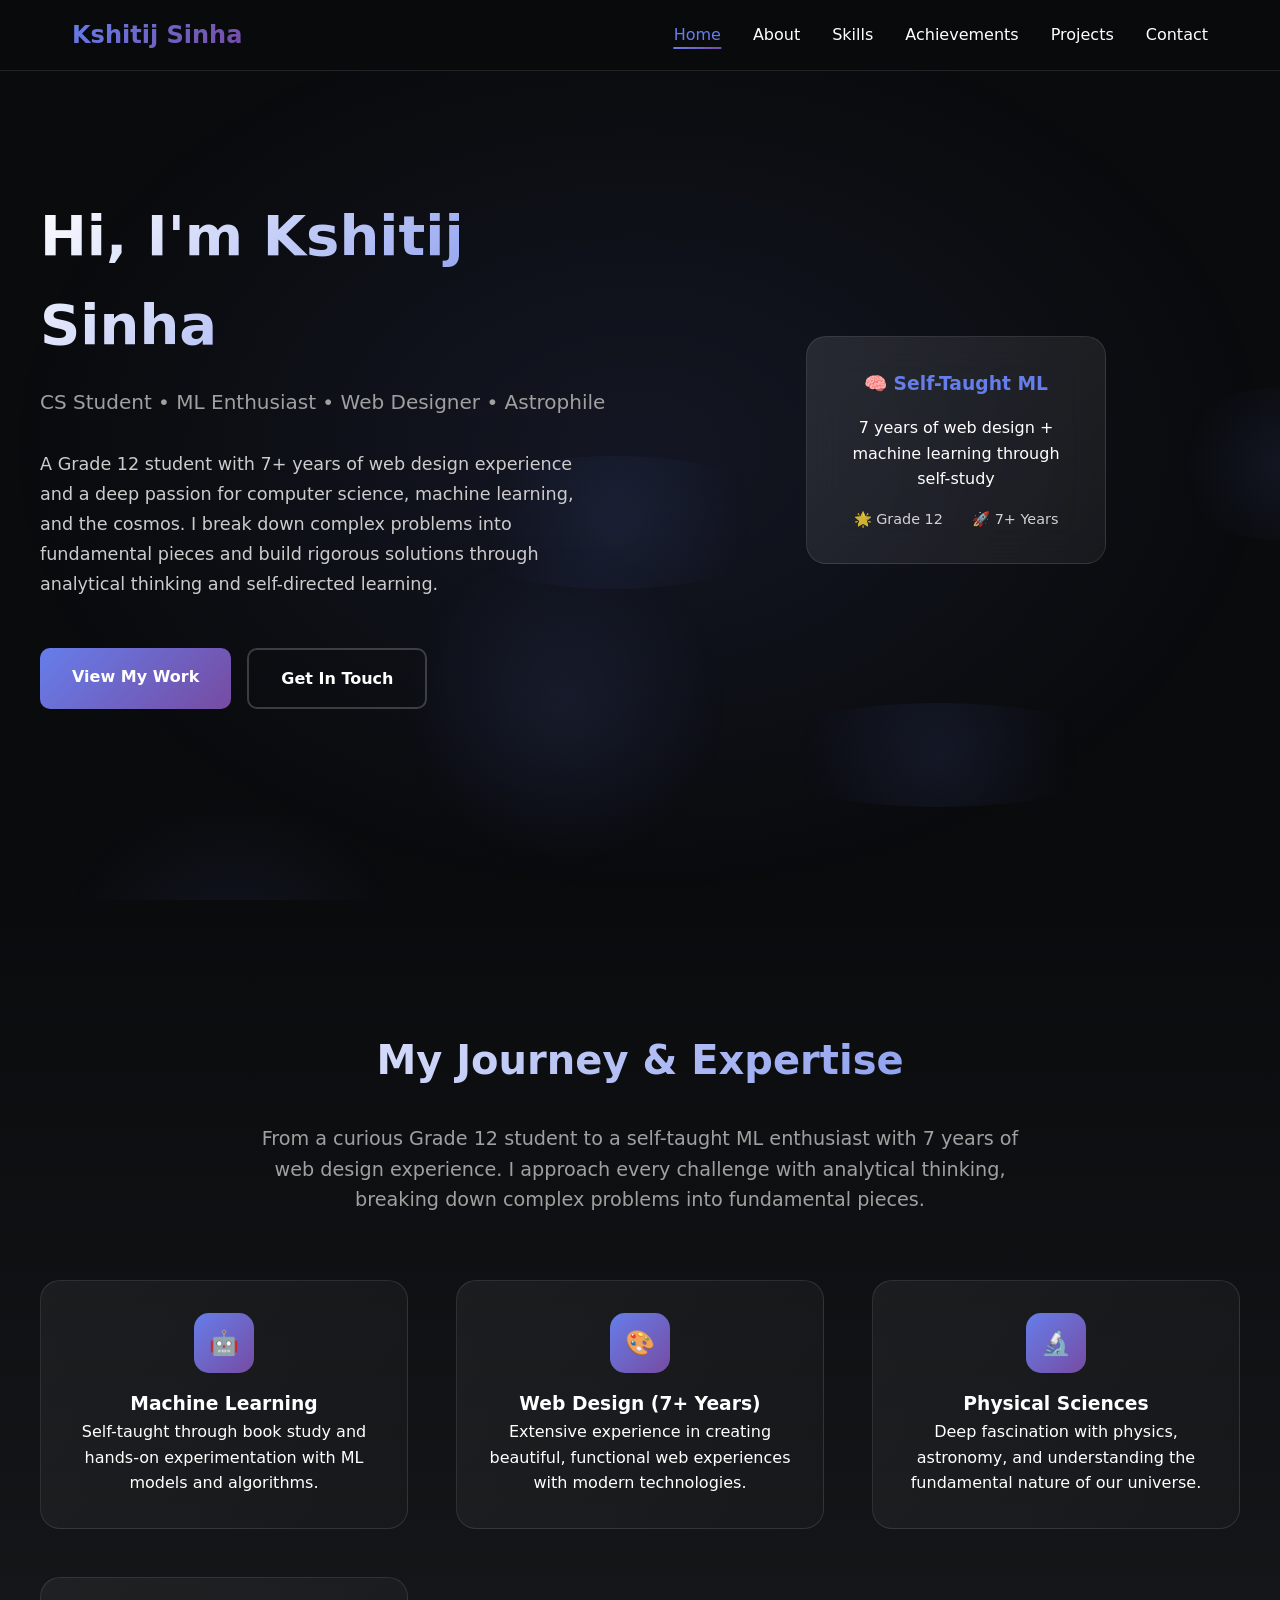
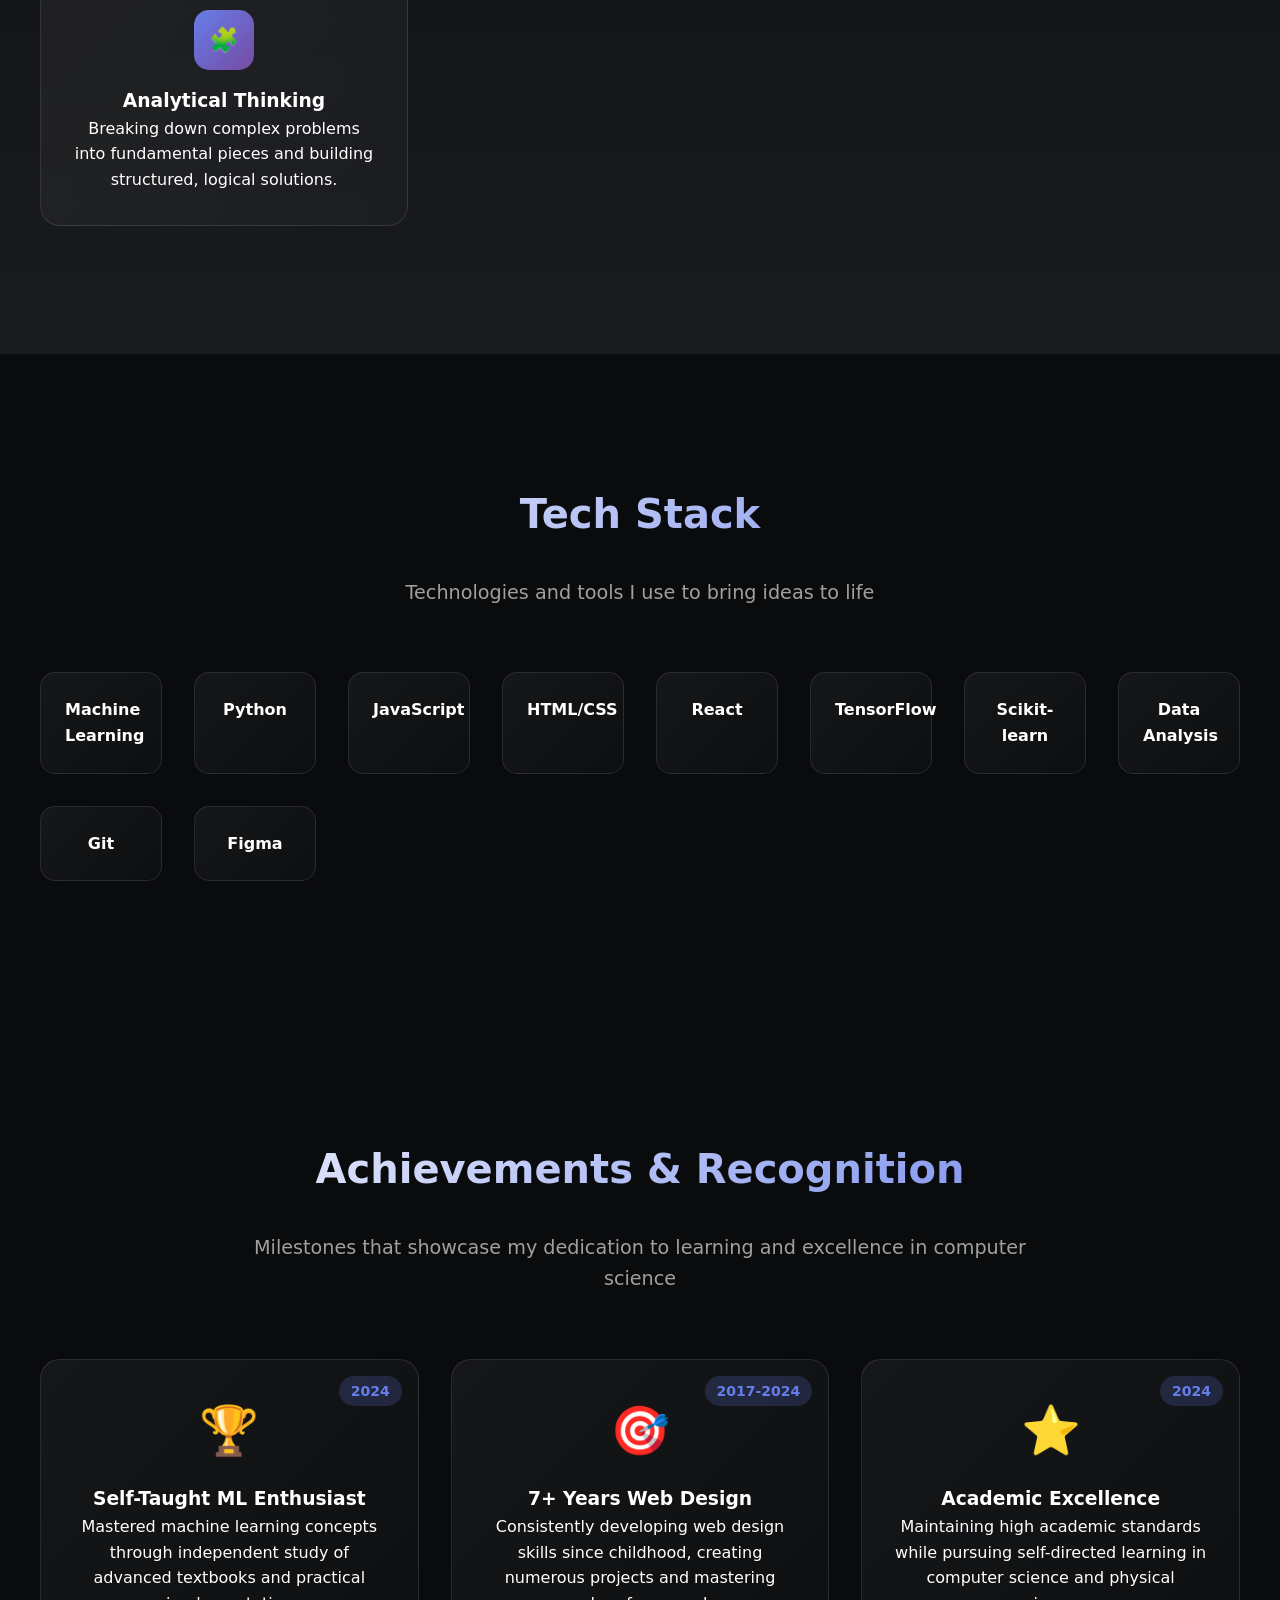
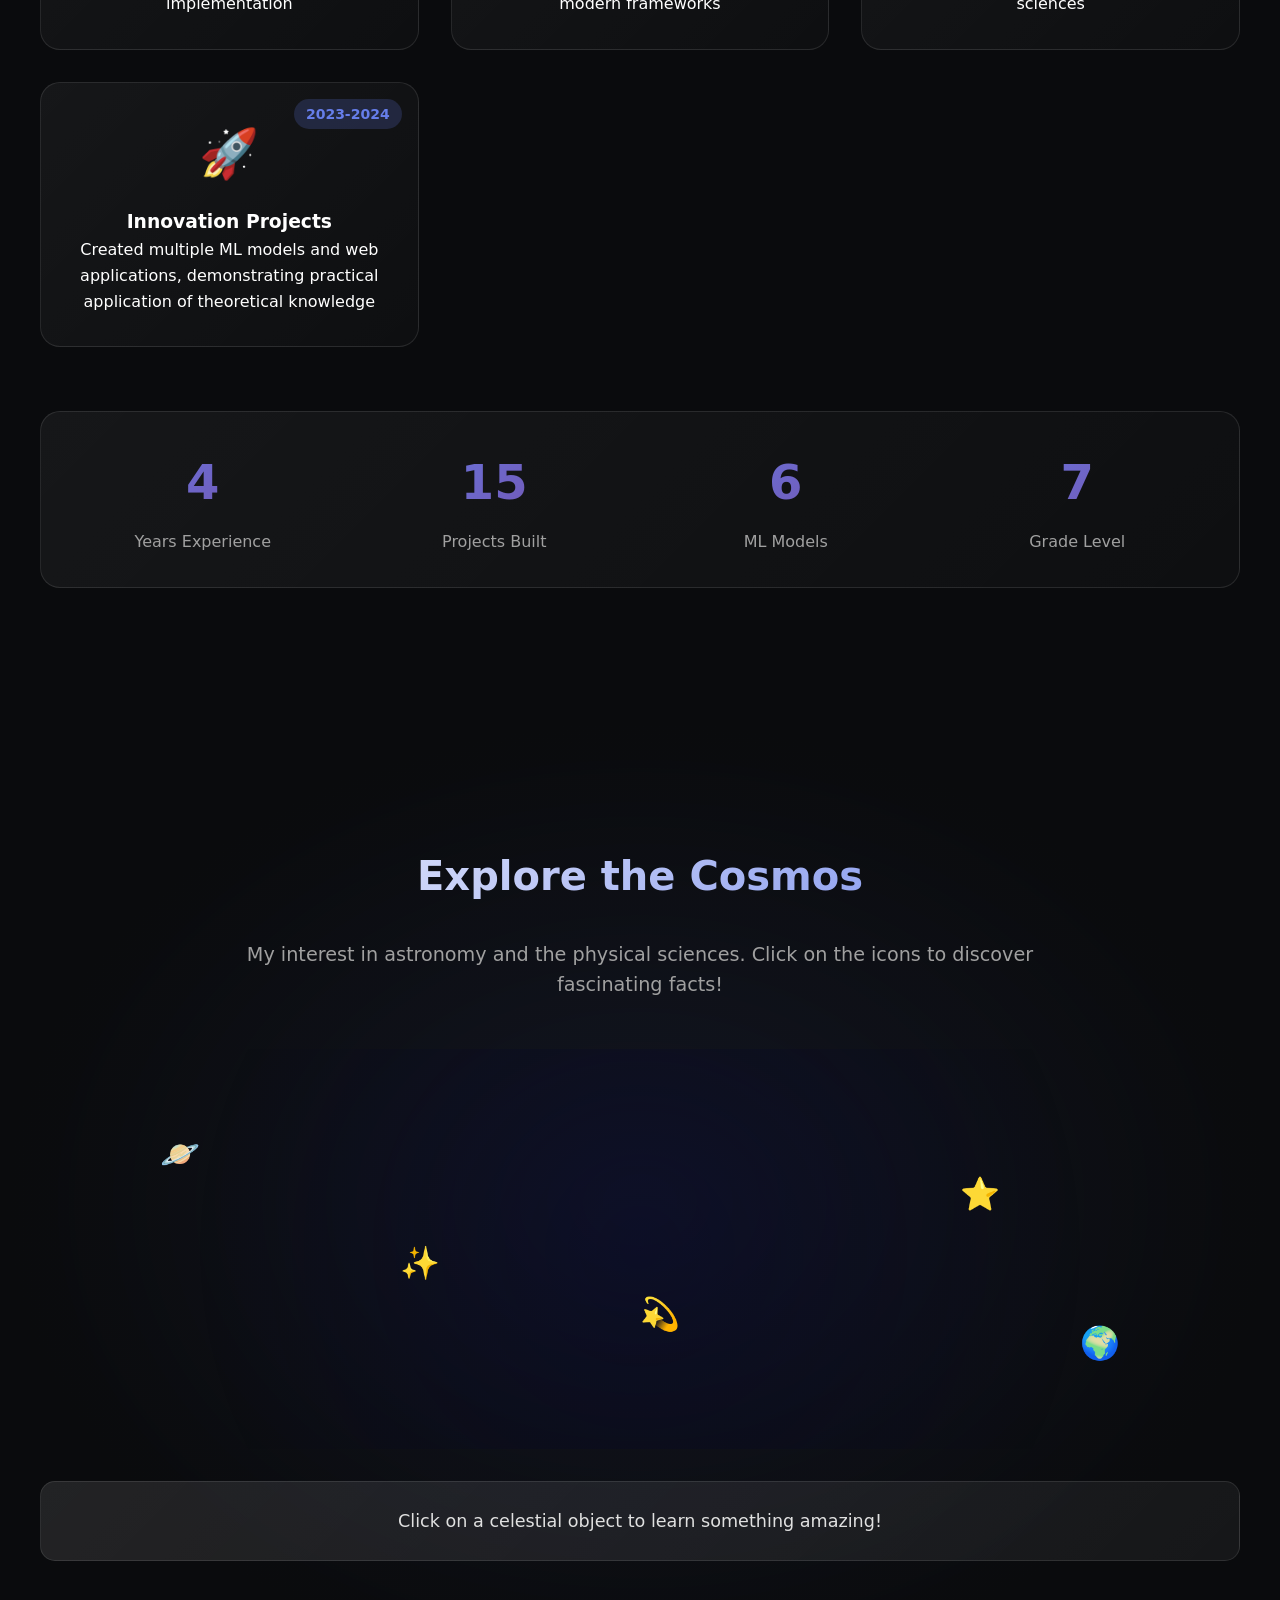
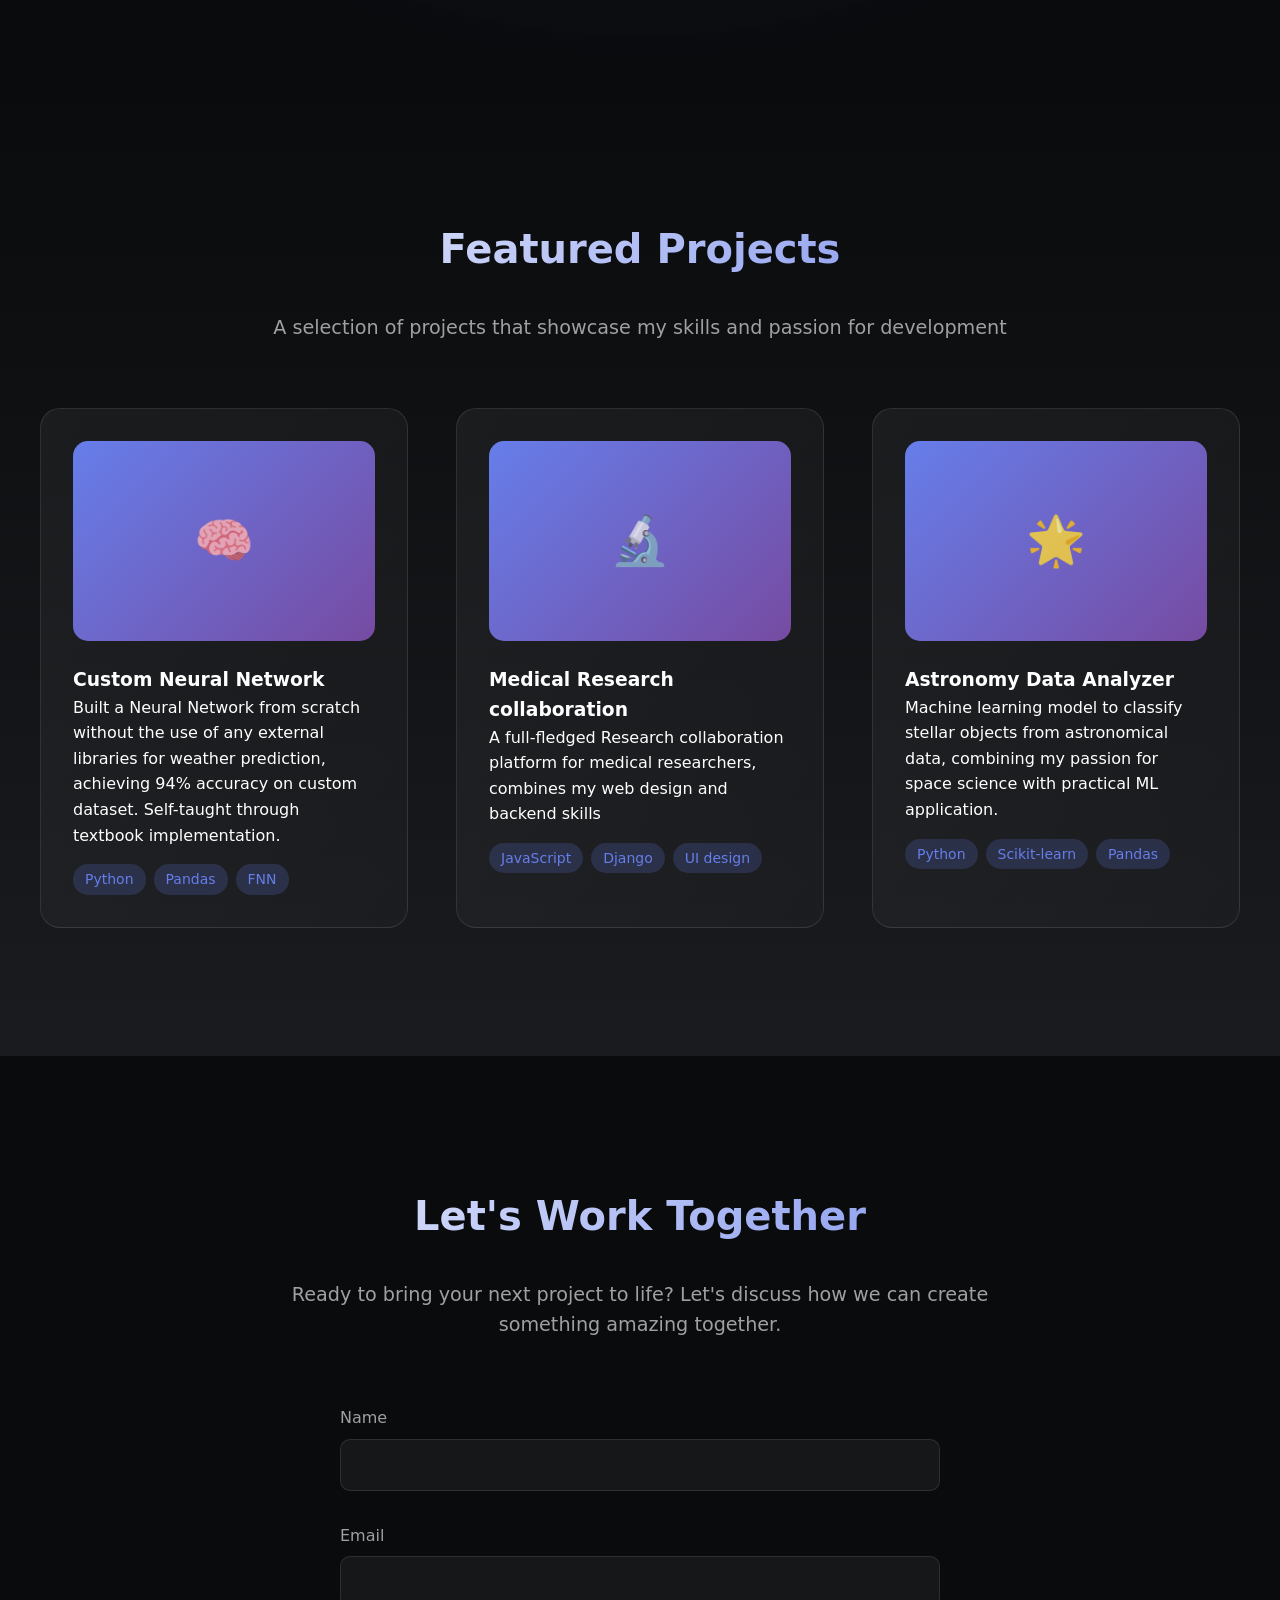
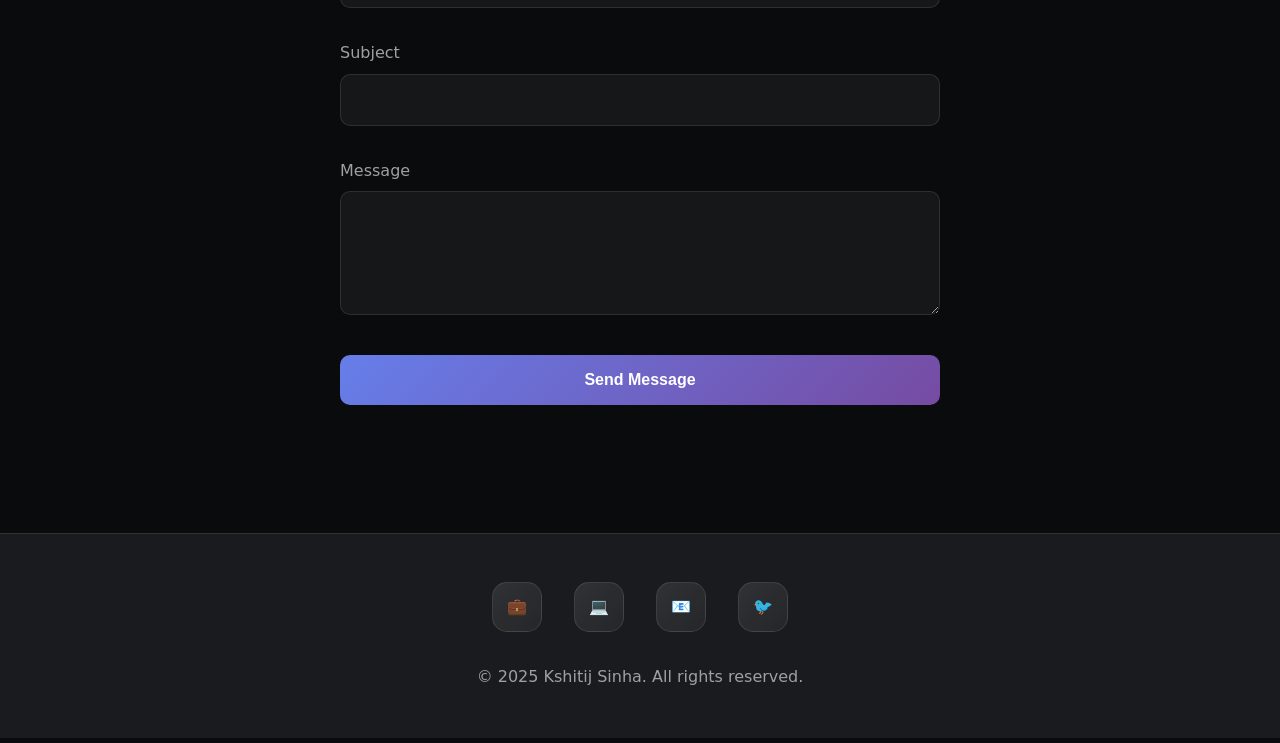
==== index.html @ 98678c03 "fix" ====
<!DOCTYPE html>
<html lang="en">
<head>
    <meta charset="UTF-8">
    <meta name="viewport" content="width=device-width, initial-scale=1.0">
    <title>Kshitij Sinha - Portfolio</title>
    <style>
        * {
            margin: 0;
            padding: 0;
            box-sizing: border-box;
        }

        body {
            font-family: -apple-system, BlinkMacSystemFont, 'Segoe UI', system-ui, sans-serif;
            background: #0a0b0d;
            color: #ffffff;
            overflow-x: hidden;
            line-height: 1.6;
        }

        /* Navigation */
        .navbar {
            position: fixed;
            top: 0;
            width: 100%;
            background: rgba(10, 11, 13, 0.95);
            backdrop-filter: blur(20px);
            z-index: 1000;
            padding: 1rem 0;
            border-bottom: 1px solid rgba(255, 255, 255, 0.1);
        }

        .nav-container {
            max-width: 1200px;
            margin: 0 auto;
            padding: 0 2rem;
            display: flex;
            justify-content: space-between;
            align-items: center;
        }

        .logo {
            font-size: 1.5rem;
            font-weight: 700;
            background: linear-gradient(135deg, #667eea 0%, #764ba2 100%);
            -webkit-background-clip: text;
            -webkit-text-fill-color: transparent;
            background-clip: text;
        }

        .nav-links {
            display: flex;
            list-style: none;
            gap: 2rem;
        }

        .nav-links a {
            color: #ffffff;
            text-decoration: none;
            font-weight: 500;
            transition: all 0.3s ease;
            position: relative;
        }

        .nav-links a:hover {
            color: #667eea;
        }

        .nav-links a::after {
            content: '';
            position: absolute;
            width: 0;
            height: 2px;
            bottom: -5px;
            left: 50%;
            background: linear-gradient(135deg, #667eea 0%, #764ba2 100%);
            transition: all 0.3s ease;
            transform: translateX(-50%);
        }

        .nav-links a:hover::after {
            width: 100%;
        }

        /* Hero Section */
        .hero {
            min-height: 100vh;
            display: flex;
            align-items: center;
            position: relative;
            padding: 0 2rem;
            background: radial-gradient(ellipse at center, rgba(102, 126, 234, 0.1) 0%, transparent 70%);
        }

        .hero-container {
            max-width: 1200px;
            margin: 0 auto;
            display: grid;
            grid-template-columns: 1fr 1fr;
            gap: 4rem;
            align-items: center;
        }

        .hero-content h1 {
            font-size: 3.5rem;
            font-weight: 700;
            margin-bottom: 1rem;
            background: linear-gradient(135deg, #ffffff 0%, #667eea 100%);
            -webkit-background-clip: text;
            -webkit-text-fill-color: transparent;
            background-clip: text;
            animation: fadeInUp 1s ease-out;
        }

        .hero-content .subtitle {
            font-size: 1.25rem;
            color: #a0a0a0;
            margin-bottom: 2rem;
            animation: fadeInUp 1s ease-out 0.2s both;
        }

        .hero-content .description {
            font-size: 1.1rem;
            color: #cccccc;
            margin-bottom: 3rem;
            line-height: 1.7;
            animation: fadeInUp 1s ease-out 0.4s both;
        }

        .cta-buttons {
            display: flex;
            gap: 1rem;
            animation: fadeInUp 1s ease-out 0.6s both;
        }

        .btn-primary {
            background: linear-gradient(135deg, #667eea 0%, #764ba2 100%);
            color: white;
            padding: 1rem 2rem;
            border: none;
            border-radius: 10px;
            font-size: 1rem;
            font-weight: 600;
            cursor: pointer;
            transition: all 0.3s ease;
            text-decoration: none;
            display: inline-block;
        }

        .btn-primary:hover {
            transform: translateY(-2px);
            box-shadow: 0 10px 30px rgba(102, 126, 234, 0.3);
        }

        .btn-secondary {
            background: transparent;
            color: white;
            padding: 1rem 2rem;
            border: 2px solid rgba(255, 255, 255, 0.2);
            border-radius: 10px;
            font-size: 1rem;
            font-weight: 600;
            cursor: pointer;
            transition: all 0.3s ease;
            text-decoration: none;
            display: inline-block;
        }

        .btn-secondary:hover {
            border-color: #667eea;
            color: #667eea;
            transform: translateY(-2px);
        }

        .hero-visual {
            position: relative;
            height: 500px;
            display: flex;
            justify-content: center;
            align-items: center;
        }

        .floating-card {
            background: linear-gradient(135deg, rgba(255, 255, 255, 0.1) 0%, rgba(255, 255, 255, 0.05) 100%);
            border: 1px solid rgba(255, 255, 255, 0.1);
            border-radius: 20px;
            padding: 2rem;
            backdrop-filter: blur(20px);
            animation: float 3s ease-in-out infinite;
            width: 300px;
            text-align: center;
        }

        .floating-card h3 {
            color: #667eea;
            margin-bottom: 1rem;
        }

        .mini-stats {
            display: flex;
            justify-content: space-around;
            margin-top: 1rem;
            font-size: 0.9rem;
            opacity: 0.8;
        }

        /* About Section */
        .about {
            padding: 8rem 2rem;
            background: linear-gradient(180deg, #0a0b0d 0%, #1a1b1e 100%);
        }

        .about-container {
            max-width: 1200px;
            margin: 0 auto;
            text-align: center;
        }

        .section-title {
            font-size: 2.5rem;
            font-weight: 700;
            margin-bottom: 2rem;
            background: linear-gradient(135deg, #ffffff 0%, #667eea 100%);
            -webkit-background-clip: text;
            -webkit-text-fill-color: transparent;
            background-clip: text;
        }

        .about-grid {
            display: grid;
            grid-template-columns: repeat(auto-fit, minmax(300px, 1fr));
            gap: 3rem;
            margin-top: 4rem;
        }

        .feature-card {
            background: linear-gradient(135deg, rgba(255, 255, 255, 0.05) 0%, rgba(255, 255, 255, 0.02) 100%);
            border: 1px solid rgba(255, 255, 255, 0.1);
            border-radius: 20px;
            padding: 2rem;
            transition: all 0.3s ease;
            cursor: pointer;
        }

        .feature-card:hover {
            transform: translateY(-10px);
            border-color: #667eea;
            box-shadow: 0 20px 40px rgba(102, 126, 234, 0.1);
        }

        .feature-icon {
            width: 60px;
            height: 60px;
            background: linear-gradient(135deg, #667eea 0%, #764ba2 100%);
            border-radius: 15px;
            display: flex;
            align-items: center;
            justify-content: center;
            margin: 0 auto 1rem;
            font-size: 1.5rem;
        }

        /* Skills Section */
        .skills {
            padding: 8rem 2rem;
            background: #0a0b0d;
        }

        .skills-container {
            max-width: 1200px;
            margin: 0 auto;
            text-align: center;
        }

        .skills-grid {
            display: grid;
            grid-template-columns: repeat(auto-fit, minmax(120px, 1fr));
            gap: 2rem;
            margin-top: 4rem;
        }

        .skill-item {
            background: linear-gradient(135deg, rgba(255, 255, 255, 0.05) 0%, rgba(255, 255, 255, 0.02) 100%);
            border: 1px solid rgba(255, 255, 255, 0.1);
            border-radius: 15px;
            padding: 1.5rem;
            transition: all 0.3s ease;
            cursor: pointer;
        }

        .skill-item:hover {
            transform: translateY(-5px);
            border-color: #667eea;
        }

        /* Projects Section */
        .projects {
            padding: 8rem 2rem;
            background: linear-gradient(180deg, #0a0b0d 0%, #1a1b1e 100%);
        }

        /* Achievements Section */
        .achievements {
            padding: 8rem 2rem;
            background: #0a0b0d;
        }

        .achievements-container {
            max-width: 1200px;
            margin: 0 auto;
            text-align: center;
        }

        .achievements-grid {
            display: grid;
            grid-template-columns: repeat(auto-fit, minmax(280px, 1fr));
            gap: 2rem;
            margin: 4rem 0;
        }

        .achievement-card {
            background: linear-gradient(135deg, rgba(255, 255, 255, 0.05) 0%, rgba(255, 255, 255, 0.02) 100%);
            border: 1px solid rgba(255, 255, 255, 0.1);
            border-radius: 20px;
            padding: 2rem;
            transition: all 0.3s ease;
            cursor: pointer;
            position: relative;
            overflow: hidden;
        }

        .achievement-card::before {
            content: '';
            position: absolute;
            top: 0;
            left: -100%;
            width: 100%;
            height: 100%;
            background: linear-gradient(90deg, transparent, rgba(102, 126, 234, 0.1), transparent);
            transition: left 0.6s;
        }

        .achievement-card:hover::before {
            left: 100%;
        }

        .achievement-card:hover {
            transform: translateY(-10px) scale(1.02);
            border-color: #667eea;
            box-shadow: 0 20px 40px rgba(102, 126, 234, 0.2);
        }

        .achievement-icon {
            font-size: 3rem;
            margin-bottom: 1rem;
        }

        .achievement-year {
            position: absolute;
            top: 1rem;
            right: 1rem;
            background: rgba(102, 126, 234, 0.2);
            color: #667eea;
            padding: 0.25rem 0.75rem;
            border-radius: 15px;
            font-size: 0.875rem;
            font-weight: 600;
        }

        .live-stats {
            display: grid;
            grid-template-columns: repeat(auto-fit, minmax(150px, 1fr));
            gap: 2rem;
            margin-top: 4rem;
            padding: 2rem;
            background: linear-gradient(135deg, rgba(255, 255, 255, 0.05) 0%, rgba(255, 255, 255, 0.02) 100%);
            border: 1px solid rgba(255, 255, 255, 0.1);
            border-radius: 20px;
        }

        .stat-item {
            text-align: center;
        }

        .stat-number {
            font-size: 3rem;
            font-weight: 700;
            background: linear-gradient(135deg, #667eea 0%, #764ba2 100%);
            -webkit-background-clip: text;
            -webkit-text-fill-color: transparent;
            background-clip: text;
            margin-bottom: 0.5rem;
        }

        .stat-label {
            color: #a0a0a0;
            font-size: 1rem;
        }

        /* Cosmos Section */
        .cosmos-section {
            padding: 8rem 2rem;
            background: radial-gradient(ellipse at center, rgba(102, 126, 234, 0.1) 0%, #0a0b0d 70%);
            position: relative;
            overflow: hidden;
        }

        .cosmos-container {
            max-width: 1200px;
            margin: 0 auto;
            text-align: center;
        }

        .cosmos-canvas {
            position: relative;
            height: 400px;
            background: radial-gradient(circle, rgba(0, 0, 50, 0.3) 0%, transparent 70%);
            border-radius: 20px;
            margin: 2rem auto;
            cursor: pointer;
            overflow: hidden;
        }

        .planet, .star {
            position: absolute;
            font-size: 2rem;
            cursor: pointer;
            transition: all 0.3s ease;
            animation: twinkle 2s ease-in-out infinite alternate;
        }

        .planet:hover, .star:hover {
            transform: scale(1.5);
            filter: brightness(1.5);
        }

        .planet:nth-child(1) { top: 20%; left: 10%; animation-delay: 0s; }
        .star:nth-child(2) { top: 30%; right: 20%; animation-delay: 0.5s; }
        .star:nth-child(3) { bottom: 40%; left: 30%; animation-delay: 1s; }
        .planet:nth-child(4) { bottom: 20%; right: 10%; animation-delay: 1.5s; }
        .star:nth-child(5) { top: 60%; left: 50%; animation-delay: 2s; }

        .fact-display {
            margin-top: 2rem;
            padding: 1.5rem;
            background: linear-gradient(135deg, rgba(255, 255, 255, 0.1) 0%, rgba(255, 255, 255, 0.05) 100%);
            border: 1px solid rgba(255, 255, 255, 0.1);
            border-radius: 15px;
            min-height: 80px;
            display: flex;
            align-items: center;
            justify-content: center;
            font-size: 1.1rem;
            color: #e0e0e0;
            transition: all 0.3s ease;
        }

        @keyframes twinkle {
            0% { opacity: 0.7; transform: scale(1); }
            100% { opacity: 1; transform: scale(1.1); }
        }

        .projects-container {
            max-width: 1200px;
            margin: 0 auto;
            text-align: center;
        }

        .projects-grid {
            display: grid;
            grid-template-columns: repeat(auto-fit, minmax(350px, 1fr));
            gap: 3rem;
            margin-top: 4rem;
        }

        .project-card {
            background: linear-gradient(135deg, rgba(255, 255, 255, 0.05) 0%, rgba(255, 255, 255, 0.02) 100%);
            border: 1px solid rgba(255, 255, 255, 0.1);
            border-radius: 20px;
            padding: 2rem;
            transition: all 0.3s ease;
            cursor: pointer;
            text-align: left;
        }

        .project-card:hover {
            transform: translateY(-10px);
            border-color: #667eea;
            box-shadow: 0 20px 40px rgba(102, 126, 234, 0.1);
        }

        .project-image {
            width: 100%;
            height: 200px;
            background: linear-gradient(135deg, #667eea 0%, #764ba2 100%);
            border-radius: 15px;
            margin-bottom: 1.5rem;
            display: flex;
            align-items: center;
            justify-content: center;
            font-size: 3rem;
            color: rgba(255, 255, 255, 0.8);
        }

        /* Contact Section */
        .contact {
            padding: 8rem 2rem;
            background: #0a0b0d;
        }

        .contact-container {
            max-width: 1200px;
            margin: 0 auto;
            text-align: center;
        }

        .contact-form {
            max-width: 600px;
            margin: 4rem auto 0;
        }

        .form-group {
            margin-bottom: 2rem;
            text-align: left;
        }

        .form-group label {
            display: block;
            margin-bottom: 0.5rem;
            color: #a0a0a0;
            font-weight: 500;
        }

        .form-group input,
        .form-group textarea {
            width: 100%;
            padding: 1rem;
            background: rgba(255, 255, 255, 0.05);
            border: 1px solid rgba(255, 255, 255, 0.1);
            border-radius: 10px;
            color: white;
            font-size: 1rem;
            transition: all 0.3s ease;
        }

        .form-group input:focus,
        .form-group textarea:focus {
            outline: none;
            border-color: #667eea;
            box-shadow: 0 0 20px rgba(102, 126, 234, 0.1);
        }

        /* Footer */
        .footer {
            padding: 3rem 2rem;
            background: #1a1b1e;
            border-top: 1px solid rgba(255, 255, 255, 0.1);
            text-align: center;
        }

        .social-links {
            display: flex;
            justify-content: center;
            gap: 2rem;
            margin-bottom: 2rem;
        }

        .social-link {
            width: 50px;
            height: 50px;
            background: linear-gradient(135deg, rgba(255, 255, 255, 0.1) 0%, rgba(255, 255, 255, 0.05) 100%);
            border: 1px solid rgba(255, 255, 255, 0.1);
            border-radius: 15px;
            display: flex;
            align-items: center;
            justify-content: center;
            color: white;
            text-decoration: none;
            transition: all 0.3s ease;
        }

        .social-link:hover {
            border-color: #667eea;
            transform: translateY(-5px);
        }

        /* Animations */
        @keyframes fadeInUp {
            from {
                opacity: 0;
                transform: translateY(30px);
            }
            to {
                opacity: 1;
                transform: translateY(0);
            }
        }

        @keyframes float {
            0%, 100% { transform: translateY(0px); }
            50% { transform: translateY(-20px); }
        }

        /* Scroll indicator */
        .scroll-indicator {
            position: fixed;
            top: 0;
            left: 0;
            width: 0%;
            height: 3px;
            background: linear-gradient(135deg, #667eea 0%, #764ba2 100%);
            z-index: 9999;
            transition: width 0.1s ease;
        }

        /* Responsive */
        @media (max-width: 768px) {
            .hero-container {
                grid-template-columns: 1fr;
                gap: 2rem;
                text-align: center;
            }

            .hero-content h1 {
                font-size: 2.5rem;
            }

            .nav-links {
                display: none;
            }

            .about-grid,
            .projects-grid {
                grid-template-columns: 1fr;
            }

            .cta-buttons {
                flex-direction: column;
                align-items: center;
            }
        }
    </style>
</head>
<body>
    <div class="scroll-indicator"></div>

    <nav class="navbar">
        <div class="nav-container">
            <div class="logo">Kshitij Sinha</div>
            <ul class="nav-links">
                <li><a href="#home">Home</a></li>
                <li><a href="#about">About</a></li>
                <li><a href="#skills">Skills</a></li>
                <li><a href="#achievements">Achievements</a></li>
                <li><a href="#projects">Projects</a></li>
                <li><a href="#contact">Contact</a></li>
            </ul>
        </div>
    </nav>

    <section id="home" class="hero">
        <div class="hero-container">
            <div class="hero-content">
                <h1>Hi, I'm Kshitij Sinha</h1>
                <p class="subtitle">CS Student • ML Enthusiast • Web Designer • Astrophile</p>
                <p class="description">
                    A Grade 12 student with 7+ years of web design experience and a deep passion for 
                    computer science, machine learning, and the cosmos. I break down complex problems 
                    into fundamental pieces and build rigorous solutions through analytical thinking 
                    and self-directed learning.
                </p>
                <div class="cta-buttons">
                    <a href="#projects" class="btn-primary">View My Work</a>
                    <a href="#contact" class="btn-secondary">Get In Touch</a>
                </div>
            </div>
            <div class="hero-visual">
                <div class="floating-card">
                    <h3>🧠 Self-Taught ML</h3>
                    <p>7 years of web design + machine learning through self-study</p>
                    <div class="mini-stats">
                        <span>🌟 Grade 12</span>
                        <span>🚀 7+ Years</span>
                    </div>
                </div>
            </div>
        </div>
    </section>

    <section id="about" class="about">
        <div class="about-container">
            <h2 class="section-title">My Journey & Expertise</h2>
            <p style="font-size: 1.2rem; color: #a0a0a0; max-width: 800px; margin: 0 auto;">
                From a curious Grade 12 student to a self-taught ML enthusiast with 7 years of web design experience. 
                I approach every challenge with analytical thinking, breaking down complex problems into fundamental pieces.
            </p>
            
            <div class="about-grid">
                <div class="feature-card">
                    <div class="feature-icon">🤖</div>
                    <h3>Machine Learning</h3>
                    <p>Self-taught through book study and hands-on experimentation with ML models and algorithms.</p>
                </div>
                
                <div class="feature-card">
                    <div class="feature-icon">🎨</div>
                    <h3>Web Design (7+ Years)</h3>
                    <p>Extensive experience in creating beautiful, functional web experiences with modern technologies.</p>
                </div>
                
                <div class="feature-card">
                    <div class="feature-icon">🔬</div>
                    <h3>Physical Sciences</h3>
                    <p>Deep fascination with physics, astronomy, and understanding the fundamental nature of our universe.</p>
                </div>
                
                <div class="feature-card">
                    <div class="feature-icon">🧩</div>
                    <h3>Analytical Thinking</h3>
                    <p>Breaking down complex problems into fundamental pieces and building structured, logical solutions.</p>
                </div>
            </div>
        </div>
    </section>

    <section id="skills" class="skills">
        <div class="skills-container">
            <h2 class="section-title">Tech Stack</h2>
            <p style="font-size: 1.2rem; color: #a0a0a0; max-width: 800px; margin: 0 auto;">
                Technologies and tools I use to bring ideas to life
            </p>
            
            <div class="skills-grid">
                <div class="skill-item">
                    <h4>Machine Learning</h4>
                </div>
                <div class="skill-item">
                    <h4>Python</h4>
                </div>
                <div class="skill-item">
                    <h4>JavaScript</h4>
                </div>
                <div class="skill-item">
                    <h4>HTML/CSS</h4>
                </div>
                <div class="skill-item">
                    <h4>React</h4>
                </div>
                <div class="skill-item">
                    <h4>TensorFlow</h4>
                </div>
                <div class="skill-item">
                    <h4>Scikit-learn</h4>
                </div>
                <div class="skill-item">
                    <h4>Data Analysis</h4>
                </div>
                <div class="skill-item">
                    <h4>Git</h4>
                </div>
                <div class="skill-item">
                    <h4>Figma</h4>
                </div>
            </div>
        </div>
    </section>

    <!-- Achievements Section -->
    <section id="achievements" class="achievements">
        <div class="achievements-container">
            <h2 class="section-title">Achievements & Recognition</h2>
            <p style="font-size: 1.2rem; color: #a0a0a0; max-width: 800px; margin: 0 auto;">
                Milestones that showcase my dedication to learning and excellence in computer science
            </p>
            
            <div class="achievements-grid">
                <div class="achievement-card">
                    <div class="achievement-icon">🏆</div>
                    <h3>Self-Taught ML Enthusiast</h3>
                    <p>Mastered machine learning concepts through independent study of advanced textbooks and practical implementation</p>
                    <span class="achievement-year">2024</span>
                </div>
                
                <div class="achievement-card">
                    <div class="achievement-icon">🎯</div>
                    <h3>7+ Years Web Design</h3>
                    <p>Consistently developing web design skills since childhood, creating numerous projects and mastering modern frameworks</p>
                    <span class="achievement-year">2017-2024</span>
                </div>
                
                <div class="achievement-card">
                    <div class="achievement-icon">⭐</div>
                    <h3>Academic Excellence</h3>
                    <p>Maintaining high academic standards while pursuing self-directed learning in computer science and physical sciences</p>
                    <span class="achievement-year">2024</span>
                </div>
                
                <div class="achievement-card">
                    <div class="achievement-icon">🚀</div>
                    <h3>Innovation Projects</h3>
                    <p>Created multiple ML models and web applications, demonstrating practical application of theoretical knowledge</p>
                    <span class="achievement-year">2023-2024</span>
                </div>
            </div>
            
            <!-- Live Stats Counter -->
            <div class="live-stats">
                <div class="stat-item">
                    <div class="stat-number" data-target="7">0</div>
                    <div class="stat-label">Years Experience</div>
                </div>
                <div class="stat-item">
                    <div class="stat-number" data-target="25">0</div>
                    <div class="stat-label">Projects Built</div>
                </div>
                <div class="stat-item">
                    <div class="stat-number" data-target="10">0</div>
                    <div class="stat-label">ML Models</div>
                </div>
                <div class="stat-item">
                    <div class="stat-number" data-target="12">0</div>
                    <div class="stat-label">Grade Level</div>
                </div>
            </div>
        </div>
    </section>

    <!-- Interactive Cosmos Section (New Addictive Feature) -->
    <section class="cosmos-section">
        <div class="cosmos-container">
            <h2 class="section-title">Explore the Cosmos</h2>
            <p style="font-size: 1.2rem; color: #a0a0a0; max-width: 800px; margin: 0 auto 3rem;">
                My interest in astronomy and the physical sciences. Click on the icons to discover fascinating facts!
            </p>
            <div class="cosmos-canvas" id="cosmosCanvas">
                <div class="planet" data-fact="The universe is 13.8 billion years old">🪐</div>
                <div class="star" data-fact="Stars are born in nebulae from collapsing gas clouds">⭐</div>
                <div class="star" data-fact="Light from the nearest star takes 4.37 years to reach Earth">✨</div>
                <div class="planet" data-fact="There are over 5,000 confirmed exoplanets">🌍</div>
                <div class="star" data-fact="A black hole's gravity is so strong that not even light can escape">💫</div>
            </div>
            <div class="fact-display" id="factDisplay">Click on a celestial object to learn something amazing!</div>
        </div>
    </section>

    <section id="projects" class="projects">
        <div class="projects-container">
            <h2 class="section-title">Featured Projects</h2>
            <p style="font-size: 1.2rem; color: #a0a0a0; max-width: 800px; margin: 0 auto;">
                A selection of projects that showcase my skills and passion for development
            </p>
            
            <div class="projects-grid">
                <div class="project-card">
                    <div class="project-image">🧠</div>
                    <h3>Custom Neural Network</h3>
                    <p>Built a Neural Network from scratch without the use of any external libraries for weather prediction, achieving 94% accuracy on custom dataset. Self-taught through textbook implementation.</p>
                    <div style="margin-top: 1rem; display: flex; gap: 0.5rem; flex-wrap: wrap;">
                        <span style="background: rgba(102, 126, 234, 0.2); color: #667eea; padding: 0.25rem 0.75rem; border-radius: 15px; font-size: 0.875rem;">Python</span>
                        <span style="background: rgba(102, 126, 234, 0.2); color: #667eea; padding: 0.25rem 0.75rem; border-radius: 15px; font-size: 0.875rem;">Pandas</span>
                        <span style="background: rgba(102, 126, 234, 0.2); color: #667eea; padding: 0.25rem 0.75rem; border-radius: 15px; font-size: 0.875rem;">FNN</span>
                    </div>
                </div>
                
                <div class="project-card">
                    <div class="project-image">🔬</div>
                    <h3>Medical Research collaboration</h3>
                    <p>A full-fledged Research collaboration platform for medical researchers, combines my web design and backend skills</p>
                    <div style="margin-top: 1rem; display: flex; gap: 0.5rem; flex-wrap: wrap;">
                        <span style="background: rgba(102, 126, 234, 0.2); color: #667eea; padding: 0.25rem 0.75rem; border-radius: 15px; font-size: 0.875rem;">JavaScript</span>
                        <span style="background: rgba(102, 126, 234, 0.2); color: #667eea; padding: 0.25rem 0.75rem; border-radius: 15px; font-size: 0.875rem;">Django</span>
                        <span style="background: rgba(102, 126, 234, 0.2); color: #667eea; padding: 0.25rem 0.75rem; border-radius: 15px; font-size: 0.875rem;">UI design</span>
                    </div>
                </div>
                
                <div class="project-card">
                    <div class="project-image">🌟</div>
                    <h3>Astronomy Data Analyzer</h3>
                    <p>Machine learning model to classify stellar objects from astronomical data, combining my passion for space science with practical ML application.</p>
                    <div style="margin-top: 1rem; display: flex; gap: 0.5rem; flex-wrap: wrap;">
                        <span style="background: rgba(102, 126, 234, 0.2); color: #667eea; padding: 0.25rem 0.75rem; border-radius: 15px; font-size: 0.875rem;">Python</span>
                        <span style="background: rgba(102, 126, 234, 0.2); color: #667eea; padding: 0.25rem 0.75rem; border-radius: 15px; font-size: 0.875rem;">Scikit-learn</span>
                        <span style="background: rgba(102, 126, 234, 0.2); color: #667eea; padding: 0.25rem 0.75rem; border-radius: 15px; font-size: 0.875rem;">Pandas</span>
                    </div>
                </div>
            </div>
        </div>
    </section>

    <section id="contact" class="contact">
        <div class="contact-container">
            <h2 class="section-title">Let's Work Together</h2>
            <p style="font-size: 1.2rem; color: #a0a0a0; max-width: 800px; margin: 0 auto;">
                Ready to bring your next project to life? Let's discuss how we can create something amazing together.
            </p>
            
            <form class="contact-form" id="contactForm">
                <div class="form-group">
                    <label for="name">Name</label>
                    <input type="text" id="name" name="name" required>
                </div>
                
                <div class="form-group">
                    <label for="email">Email</label>
                    <input type="email" id="email" name="email" required>
                </div>
                
                <div class="form-group">
                    <label for="subject">Subject</label>
                    <input type="text" id="subject" name="subject" required>
                </div>
                
                <div class="form-group">
                    <label for="message">Message</label>
                    <textarea id="message" name="message" rows="5" required></textarea>
                </div>
                
                <button type="submit" class="btn-primary" style="width: 100%;">Send Message</button>
            </form>
        </div>
    </section>

    <footer class="footer">
        <div class="social-links">
            <a href="https://www.linkedin.com/in/kshitij-sinha-8630442b2/" class="social-link" target="_blank">💼</a>
            <a href="https://github.com" class="social-link" target="_blank">💻</a>
            <a href="mailto:kshitijshina@gmail.com" class="social-link">📧</a>
            <a href="https://x.com/Kshitij14616111" class="social-link" target="_blank">🐦</a>
        </div>
        <p style="color: #a0a0a0;">&copy; 2025 Kshitij Sinha. All rights reserved.</p>
    </footer>

    <script>
        // Smooth scrolling for navigation links
        document.querySelectorAll('a[href^="#"]').forEach(anchor => {
            anchor.addEventListener('click', function (e) {
                e.preventDefault();
                const target = document.querySelector(this.getAttribute('href'));
                if (target) {
                    target.scrollIntoView({
                        behavior: 'smooth',
                        block: 'start'
                    });
                }
            });
        });

        // Scroll progress indicator
        function updateScrollIndicator() {
            const winScroll = document.body.scrollTop || document.documentElement.scrollTop;
            const height = document.documentElement.scrollHeight - document.documentElement.clientHeight;
            const scrolled = (winScroll / height) * 100;
            document.querySelector('.scroll-indicator').style.width = scrolled + '%';
        }

        window.addEventListener('scroll', updateScrollIndicator);

        // Intersection Observer for animations
        const observerOptions = {
            threshold: 0.1,
            rootMargin: '0px 0px -50px 0px'
        };

        const observer = new IntersectionObserver((entries) => {
            entries.forEach(entry => {
                if (entry.isIntersecting) {
                    entry.target.style.opacity = '1';
                    entry.target.style.transform = 'translateY(0)';
                }
            });
        }, observerOptions);

        // Observe elements for animation
        document.querySelectorAll('.feature-card, .skill-item, .project-card').forEach(el => {
            el.style.opacity = '0';
            el.style.transform = 'translateY(30px)';
            el.style.transition = 'all 0.6s ease';
            observer.observe(el);
        });

        // Form handling
        document.getElementById('contactForm').addEventListener('submit', function(e) {
            e.preventDefault();
            
            // Simple form validation and feedback
            const formData = new FormData(this);
            const button = e.target.querySelector('button[type="submit"]');
            const originalText = button.textContent;
            
            button.textContent = 'Sending...';
            button.disabled = true;
            
            // Simulate form submission (replace with actual form handling)
            setTimeout(() => {
                button.textContent = 'Message Sent!';
                button.style.background = 'linear-gradient(135deg, #4CAF50 0%, #45a049 100%)';
                
                // Reset form
                this.reset();
                
                setTimeout(() => {
                    button.textContent = originalText;
                    button.style.background = 'linear-gradient(135deg, #667eea 0%, #764ba2 100%)';
                    button.disabled = false;
                }, 2000);
            }, 1000);
        });

        // Navbar background on scroll
        window.addEventListener('scroll', () => {
            const navbar = document.querySelector('.navbar');
            if (window.scrollY > 100) {
                navbar.style.background = 'rgba(10, 11, 13, 0.95)';
                navbar.style.backdropFilter = 'blur(20px)';
            } else {
                navbar.style.background = 'rgba(10, 11, 13, 0.95)';
                navbar.style.backdropFilter = 'blur(20px)';
            }
        });

        // Parallax effect for hero section
        window.addEventListener('scroll', () => {
            const scrolled = window.pageYOffset;
            const parallaxElements = document.querySelectorAll('.floating-card');
            
            parallaxElements.forEach(element => {
                const speed = 0.5;
                element.style.transform = `translateY(${scrolled * speed}px)`;
            });
        });

        // Add hover effects to cards
        document.querySelectorAll('.feature-card, .project-card, .skill-item').forEach(card => {
            card.addEventListener('mouseenter', function() {
                this.style.transform = 'translateY(-10px) scale(1.02)';
            });
            
            card.addEventListener('mouseleave', function() {
                this.style.transform = 'translateY(0) scale(1)';
            });
        });

        // Typing effect for hero title
        function typeWriter(element, text, speed = 100) {
            let i = 0;
            element.innerHTML = '';
            
            function type() {
                if (i < text.length) {
                    element.innerHTML += text.charAt(i);
                    i++;
                    setTimeout(type, speed);
                }
            }
            type();
        }

        // Initialize typing effect when page loads
        window.addEventListener('load', () => {
            const heroTitle = document.querySelector('.hero-content h1');
            const originalText = heroTitle.textContent;
            typeWriter(heroTitle, originalText, 80);
        });

        // Add dynamic gradient background
        function createFloatingShapes() {
            const shapes = document.createElement('div');
            shapes.style.cssText = `
                position: fixed;
                top: 0;
                left: 0;
                width: 100%;
                height: 100%;
                pointer-events: none;
                z-index: -1;
            `;

            for (let i = 0; i < 5; i++) {
                const shape = document.createElement('div');
                shape.style.cssText = `
                    position: absolute;
                    width: ${Math.random() * 300 + 100}px;
                    height: ${Math.random() * 300 + 100}px;
                    background: radial-gradient(circle, rgba(102, 126, 234, 0.1) 0%, transparent 70%);
                    border-radius: 50%;
                    top: ${Math.random() * 100}vh;
                    left: ${Math.random() * 100}vw;
                    animation: floatRandom ${5 + Math.random() * 10}s ease-in-out infinite;
                `;
                shapes.appendChild(shape);
            }

            document.body.appendChild(shapes);
        }

        // Add floating animation keyframes
        const style = document.createElement('style');
        style.textContent = `
            @keyframes floatRandom {
                0%, 100% { 
                    transform: translate(0, 0) rotate(0deg); 
                }
                25% { 
                    transform: translate(30px, -30px) rotate(90deg); 
                }
                50% { 
                    transform: translate(-20px, 20px) rotate(180deg); 
                }
                75% { 
                    transform: translate(20px, -10px) rotate(270deg); 
                }
            }
        `;
        document.head.appendChild(style);

        // Initialize floating shapes
        createFloatingShapes();

        // Add particle effect on button hover
        function createParticles(event) {
            const button = event.target;
            const rect = button.getBoundingClientRect();
            
            for (let i = 0; i < 10; i++) {
                const particle = document.createElement('div');
                particle.style.cssText = `
                    position: absolute;
                    width: 4px;
                    height: 4px;
                    background: #667eea;
                    border-radius: 50%;
                    pointer-events: none;
                    z-index: 1000;
                    left: ${rect.left + rect.width/2}px;
                    top: ${rect.top + rect.height/2}px;
                `;
                
                document.body.appendChild(particle);
                
                const angle = (Math.PI * 2 * i) / 10;
                const distance = 50;
                const endX = rect.left + rect.width/2 + Math.cos(angle) * distance;
                const endY = rect.top + rect.height/2 + Math.sin(angle) * distance;
                
                particle.animate([
                    { transform: 'translate(0, 0) scale(1)', opacity: 1 },
                    { transform: `translate(${endX - (rect.left + rect.width/2)}px, ${endY - (rect.top + rect.height/2)}px) scale(0)`, opacity: 0 }
                ], {
                    duration: 800,
                    easing: 'cubic-bezier(0.25, 0.46, 0.45, 0.94)'
                }).onfinish = () => particle.remove();
            }
        }

        // Add particle effects to buttons
        document.querySelectorAll('.btn-primary, .btn-secondary').forEach(button => {
            button.addEventListener('click', createParticles);
        });

        // Add section highlighting in navbar
        const sections = document.querySelectorAll('section');
        const navLinks = document.querySelectorAll('.nav-links a');

        window.addEventListener('scroll', () => {
            let current = '';
            sections.forEach(section => {
                const sectionTop = section.offsetTop;
                const sectionHeight = section.clientHeight;
                if (scrollY >= sectionTop - 200) {
                    current = section.getAttribute('id');
                }
            });

            navLinks.forEach(link => {
                link.classList.remove('active');
                if (link.getAttribute('href').includes(current)) {
                    link.classList.add('active');
                }
            });
        });

        // Add active state styling for nav links
        const navStyle = document.createElement('style');
        navStyle.textContent = `
            .nav-links a.active {
                color: #667eea;
            }
            .nav-links a.active::after {
                width: 100%;
            }
        `;
        document.head.appendChild(navStyle);

        // Mobile menu toggle (for future enhancement)
        function createMobileMenu() {
            const navbar = document.querySelector('.nav-container');
            const hamburger = document.createElement('button');
            hamburger.innerHTML = '☰';
            hamburger.style.cssText = `
                display: none;
                background: none;
                border: none;
                color: white;
                font-size: 1.5rem;
                cursor: pointer;
            `;

            // Add mobile styles
            const mobileStyle = document.createElement('style');
            mobileStyle.textContent = `
                @media (max-width: 768px) {
                    .mobile-menu-btn {
                        display: block !important;
                    }
                    .nav-links {
                        position: absolute;
                        top: 100%;
                        left: 0;
                        width: 100%;
                        background: rgba(10, 11, 13, 0.95);
                        backdrop-filter: blur(20px);
                        flex-direction: column;
                        padding: 2rem;
                        transform: translateY(-100%);
                        opacity: 0;
                        transition: all 0.3s ease;
                    }
                    .nav-links.active {
                        display: flex !important;
                        transform: translateY(0);
                        opacity: 1;
                    }
                }
            `;
            document.head.appendChild(mobileStyle);

            hamburger.className = 'mobile-menu-btn';
            hamburger.addEventListener('click', () => {
                const navLinks = document.querySelector('.nav-links');
                navLinks.classList.toggle('active');
                hamburger.innerHTML = navLinks.classList.contains('active') ? '✕' : '☰';
            });

            navbar.appendChild(hamburger);
        }

        createMobileMenu();
    </script>
    <script>
        // Cosmos interaction
                document.querySelectorAll('.planet, .star').forEach(object => {
                    object.addEventListener('click', function() {
                        const fact = this.getAttribute('data-fact');
                        const factDisplay = document.getElementById('factDisplay');
                        
                        factDisplay.style.transform = 'scale(0.9)';
                        factDisplay.style.opacity = '0.5';
                        
                        setTimeout(() => {
                            factDisplay.textContent = fact;
                            factDisplay.style.transform = 'scale(1)';
                            factDisplay.style.opacity = '1';
                            factDisplay.style.background = 'linear-gradient(135deg, rgba(102, 126, 234, 0.2) 0%, rgba(118, 75, 162, 0.2) 100%)';
                        }, 150);
                        
                        // Add sparkle effect
                        this.style.filter = 'brightness(2) drop-shadow(0 0 20px #667eea)';
                        setTimeout(() => {
                            this.style.filter = '';
                        }, 300);
                    });
                });
        
                // Animated counter for stats
                function animateCounter(element, target, duration = 2000) {
                    let start = 0;
                    const increment = target / (duration / 16);
                    const timer = setInterval(() => {
                        start += increment;
                        element.textContent = Math.floor(start);
                        if (start >= target) {
                            element.textContent = target;
                            clearInterval(timer);
                        }
                    }, 16);
                }
        
                // Intersection observer for stats animation
                const statsObserver = new IntersectionObserver((entries) => {
                    entries.forEach(entry => {
                        if (entry.isIntersecting) {
                            const statNumbers = entry.target.querySelectorAll('.stat-number');
                            statNumbers.forEach(stat => {
                                 const target = parseInt(stat.getAttribute('data-target'));
                                animateCounter(stat, target);
                            });
                            statsObserver.unobserve(entry.target);
                        }
                    });
                }, { threshold: 0.5 });
        
                // Observe stats section
                const statsSection = document.querySelector('.live-stats');
                if (statsSection) {
                    statsObserver.observe(statsSection);
                }
        
                // Achievement cards staggered animation
                const achievementObserver = new IntersectionObserver((entries) => {
                    entries.forEach((entry, index) => {
                        if (entry.isIntersecting) {
                            setTimeout(() => {
                                entry.target.style.opacity = '1';
                                entry.target.style.transform = 'translateY(0) scale(1)';
                            }, index * 200);
                        }
                    });
                }, { threshold: 0.1 });
        
                document.querySelectorAll('.achievement-card').forEach((card, index) => {
                    card.style.opacity = '0';
                    card.style.transform = 'translateY(50px) scale(0.9)';
                    card.style.transition = `all 0.6s ease ${index * 0.1}s`;
                    achievementObserver.observe(card);
                });
        
                // Easter egg: code for special animation
                let EasterCode = [];
                const EasterSequence = ['KeyK', 'KeyS', 'KeyH', 'KeyI', 'KeyT', 'KeyI', 'KeyJ'];
        
                document.addEventListener('keydown', (e) => {
                    EasterCode.push(e.code);
                    if (EasterCode.length > EasterSequence.length) {
                        EasterCode.shift();
                    }
                    
                    if (EasterCode.join('') === EasterSequence.join('')) {
                        triggerSpecialAnimation();
                        EasterCode = [];
                    }
                });
        
                function triggerSpecialAnimation() {
                    // Create rainbow text effect
                    const title = document.querySelector('.hero-content h1');
                    title.style.animation = 'rainbow 2s ease-in-out';
                    
                    // Add rainbow keyframes
                    const rainbowStyle = document.createElement('style');
                    rainbowStyle.textContent = `
                        @keyframes rainbow {
                            0% { color: #ff0000; }
                            16% { color: #ff8000; }
                            33% { color: #ffff00; }
                            50% { color: #00ff00; }
                            66% { color: #0080ff; }
                            83% { color: #8000ff; }
                            100% { color: #ff0080; }
                        }
                    `;
                    document.head.appendChild(rainbowStyle);
                    
                    // Trigger particle explosion
                    createMassiveParticleExplosion();
                    
                    setTimeout(() => {
                        title.style.animation = '';
                        document.head.removeChild(rainbowStyle);
                    }, 2000);
                }
        
                function createMassiveParticleExplosion() {
                    const colors = ['#ff0000', '#ff8000', '#ffff00', '#00ff00', '#0080ff', '#8000ff'];
                    
                    for (let i = 0; i < 100; i++) {
                        const particle = document.createElement('div');
                        particle.style.cssText = `
                            position: fixed;
                            width: 100px;
                            height: 100px;
                            background: ${colors[Math.floor(Math.random() * colors.length)]};
                            border-radius: 50%;
                            pointer-events: none;
                            z-index: 10000;
                            left: 50vw;
                            top: 50vh;
                        `;
                        
                        document.body.appendChild(particle);
                        
                        const angle = (Math.PI * 2 * i) / 50;
                        const distance = Math.random() * 300 + 100;
                        const duration = Math.random() * 1000 + 1000;
                        
                        particle.animate([
                            { transform: 'translate(-50%, -50%) scale(1)', opacity: 1 },
                            { 
                                transform: `translate(${Math.cos(angle) * distance - 50}%, ${Math.sin(angle) * distance - 50}%) scale(0)`, 
                                opacity: 0 
                            }
                        ], {
                            duration: duration,
                            easing: 'cubic-bezier(0.25, 0.46, 0.45, 0.94)'
                        }).onfinish = () => particle.remove();
                    }
                }
        
                // Mouse trail effect
                let mouseTrail = [];
                document.addEventListener('mousemove', (e) => {
                    mouseTrail.push({ x: e.clientX, y: e.clientY, time: Date.now() });
                    
                    // Keep only recent points
                    mouseTrail = mouseTrail.filter(point => Date.now() - point.time < 500);
                    
                    // Create trail particle occasionally
                    if (Math.random() < 0.1) {
                        createTrailParticle(e.clientX, e.clientY);
                    }
                });
        
                function createTrailParticle(x, y) {
                    const particle = document.createElement('div');
                    particle.style.cssText = `
                        position: fixed;
                        width: 4px;
                        height: 4px;
                        background: rgba(102, 126, 234, 0.6);
                        border-radius: 50%;
                        pointer-events: none;
                        z-index: 1000;
                        left: ${x}px;
                        top: ${y}px;
                    `;
                    
                    document.body.appendChild(particle);
                    
                    particle.animate([
                        { opacity: 0.6, transform: 'scale(1)' },
                        { opacity: 0, transform: 'scale(0)' }
                    ], {
                        duration: 500,
                        easing: 'ease-out'
                    }).onfinish = () => particle.remove();
                }
        
                // Progressive loading simulation
                function createLoadingSequence() {
                    const sections = ['about', 'skills', 'achievements', 'projects', 'contact'];
                    sections.forEach((sectionId, index) => {
                        const section = document.getElementById(sectionId);
                        if (section) {
                            section.style.opacity = '0';
                            section.style.transform = 'translateY(50px)';
                            
                            setTimeout(() => {
                                section.style.transition = 'all 1s ease';
                                section.style.opacity = '1';
                                section.style.transform = 'translateY(0)';
                            }, (index + 1) * 300);
                        }
                    });
                }
        
                // Initialize progressive loading on page load
                window.addEventListener('load', () => {
                    setTimeout(createLoadingSequence, 500);
                });
        
                // Scroll-triggered sound effect simulation (visual feedback)
                function createScrollFeedback() {
                    const scrollIndicator = document.querySelector('.scroll-indicator');
                    let lastScrollTime = 0;
                    
                    window.addEventListener('scroll', () => {
                        const now = Date.now();
                        if (now - lastScrollTime > 100) {
                            scrollIndicator.style.boxShadow = '0 0 20px rgba(102, 126, 234, 0.8)';
                            setTimeout(() => {
                                scrollIndicator.style.boxShadow = '';
                            }, 100);
                            lastScrollTime = now;
                        }
                    });
                }
        
                createScrollFeedback();
        
                // Theme switcher (hidden feature)
                let clickCount = 0;
                document.querySelector('.logo').addEventListener('click', () => {
                    clickCount++;
                    if (clickCount === 5) {
                        toggleTheme();
                        clickCount = 0;
                    }
                });
        
                function toggleTheme() {
                    const body = document.body;
                    const isLight = body.classList.contains('light-theme');
                    
                    if (isLight) {
                        body.classList.remove('light-theme');
                    } else {
                        body.classList.add('light-theme');
                        // Add light theme styles
                        const lightStyle = document.createElement('style');
                        lightStyle.id = 'light-theme-style';
                        lightStyle.textContent = `
                            .light-theme {
                                background: #f8f9fa !important;
                                color: #333 !important;
                            }
                            .light-theme .navbar {
                                background: rgba(248, 249, 250, 0.95) !important;
                                color: #333 !important;
                            }
                            .light-theme .nav-links a {
                                color: #333 !important;
                            }
                        `;
                        document.head.appendChild(lightStyle);
                    }
                }
        
                createMobileMenu();
            </script>
</body>
</html>
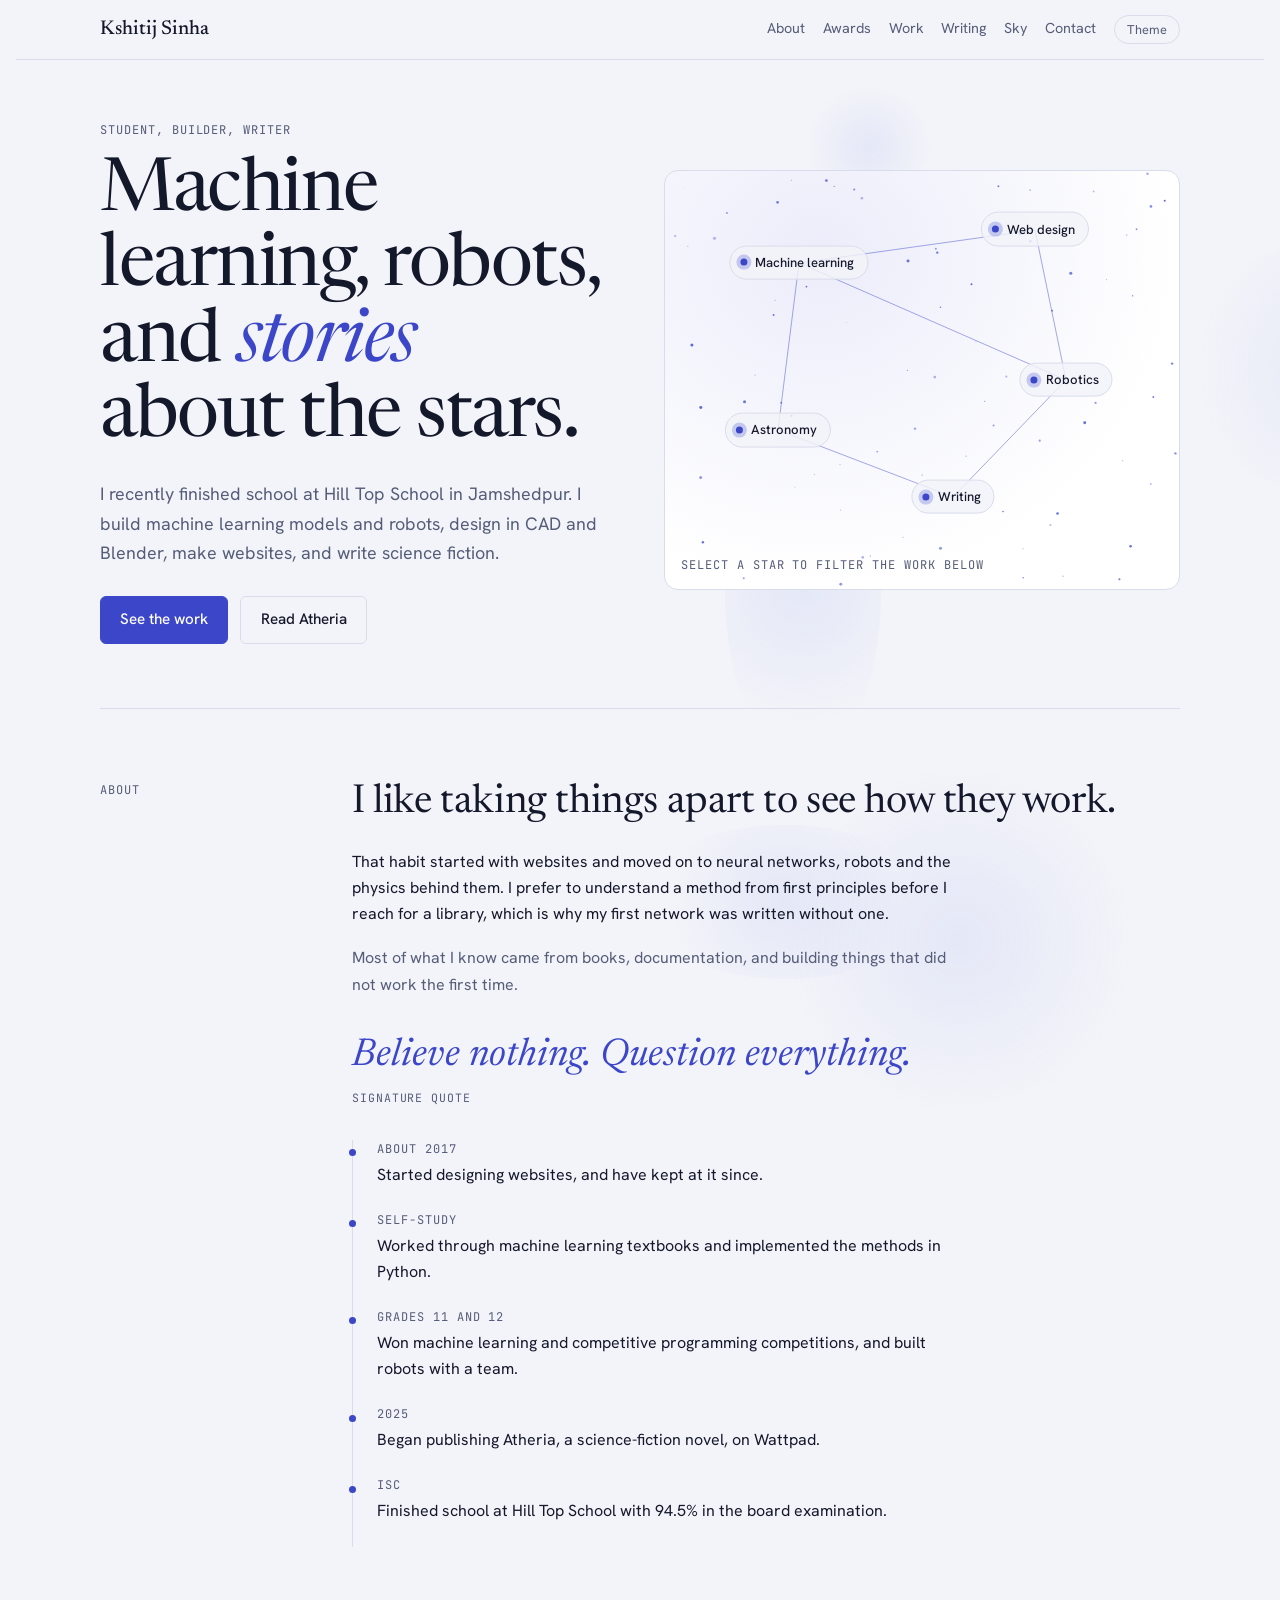
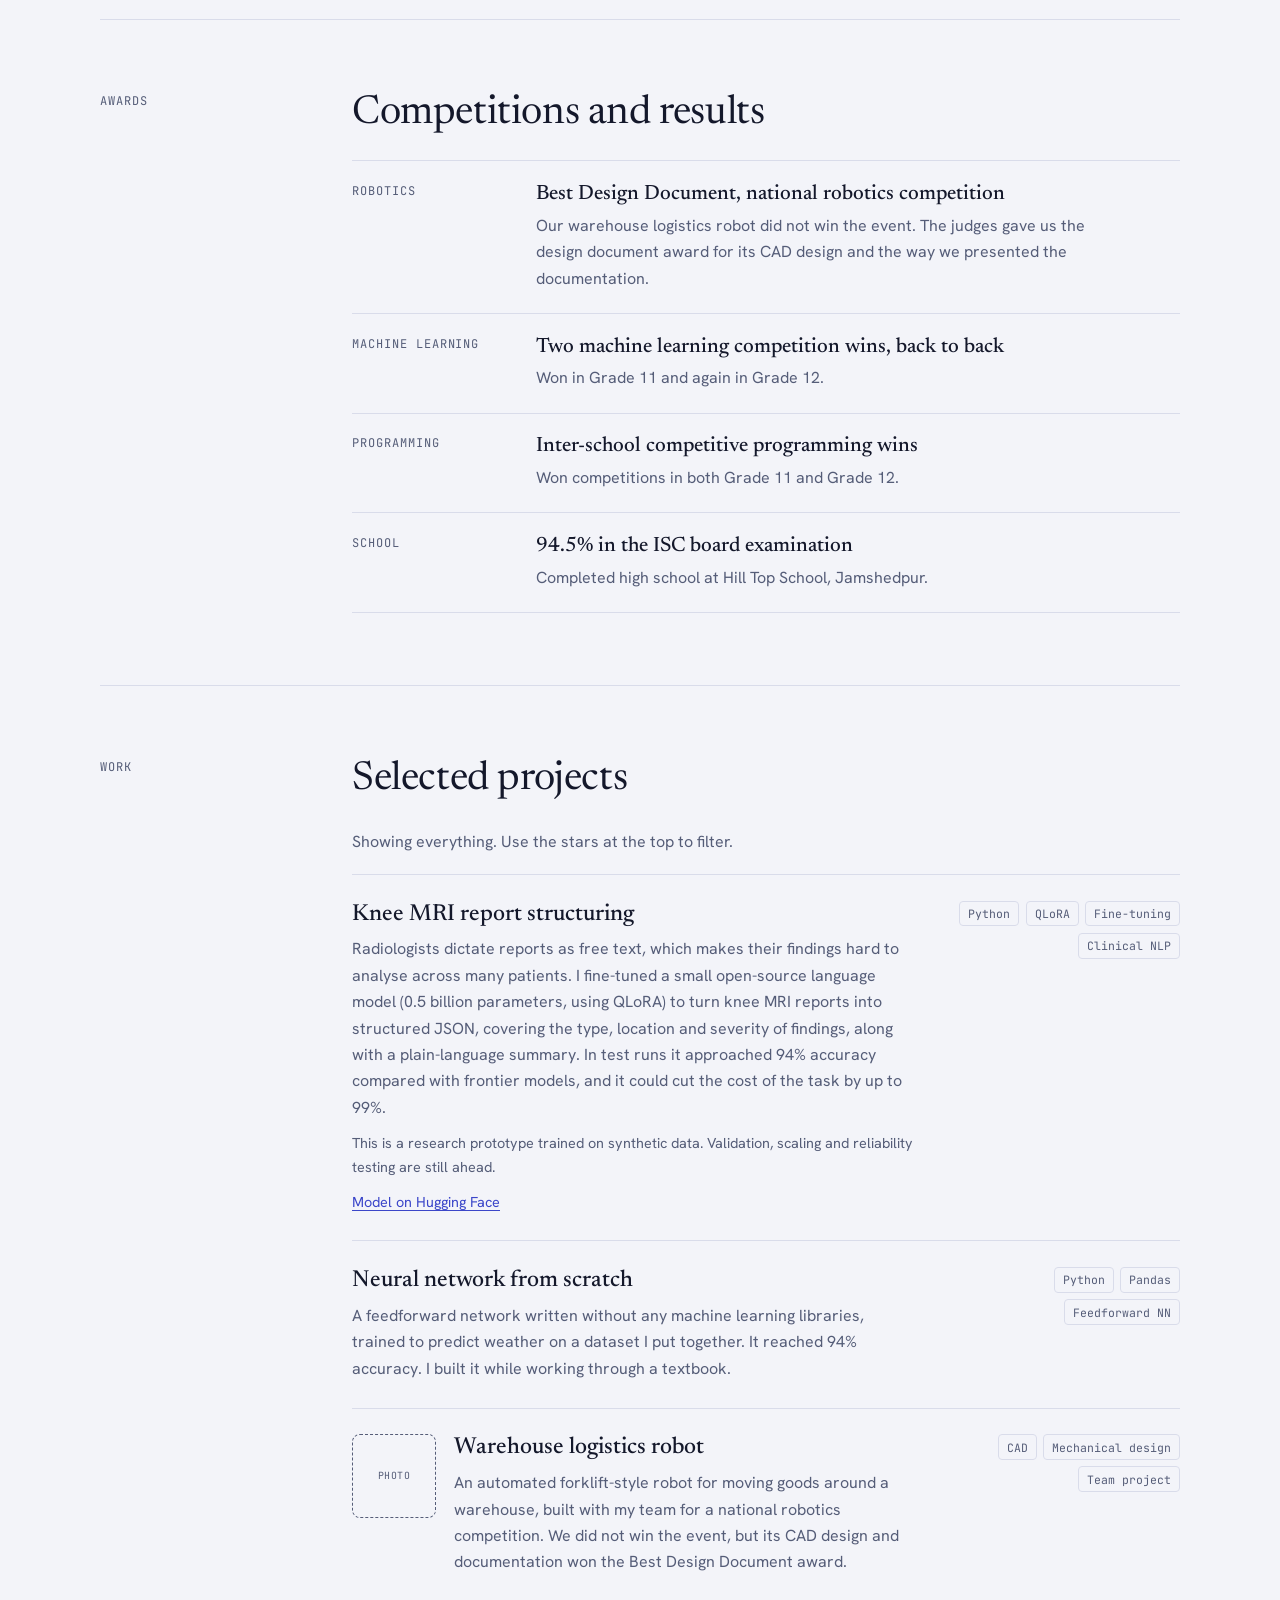
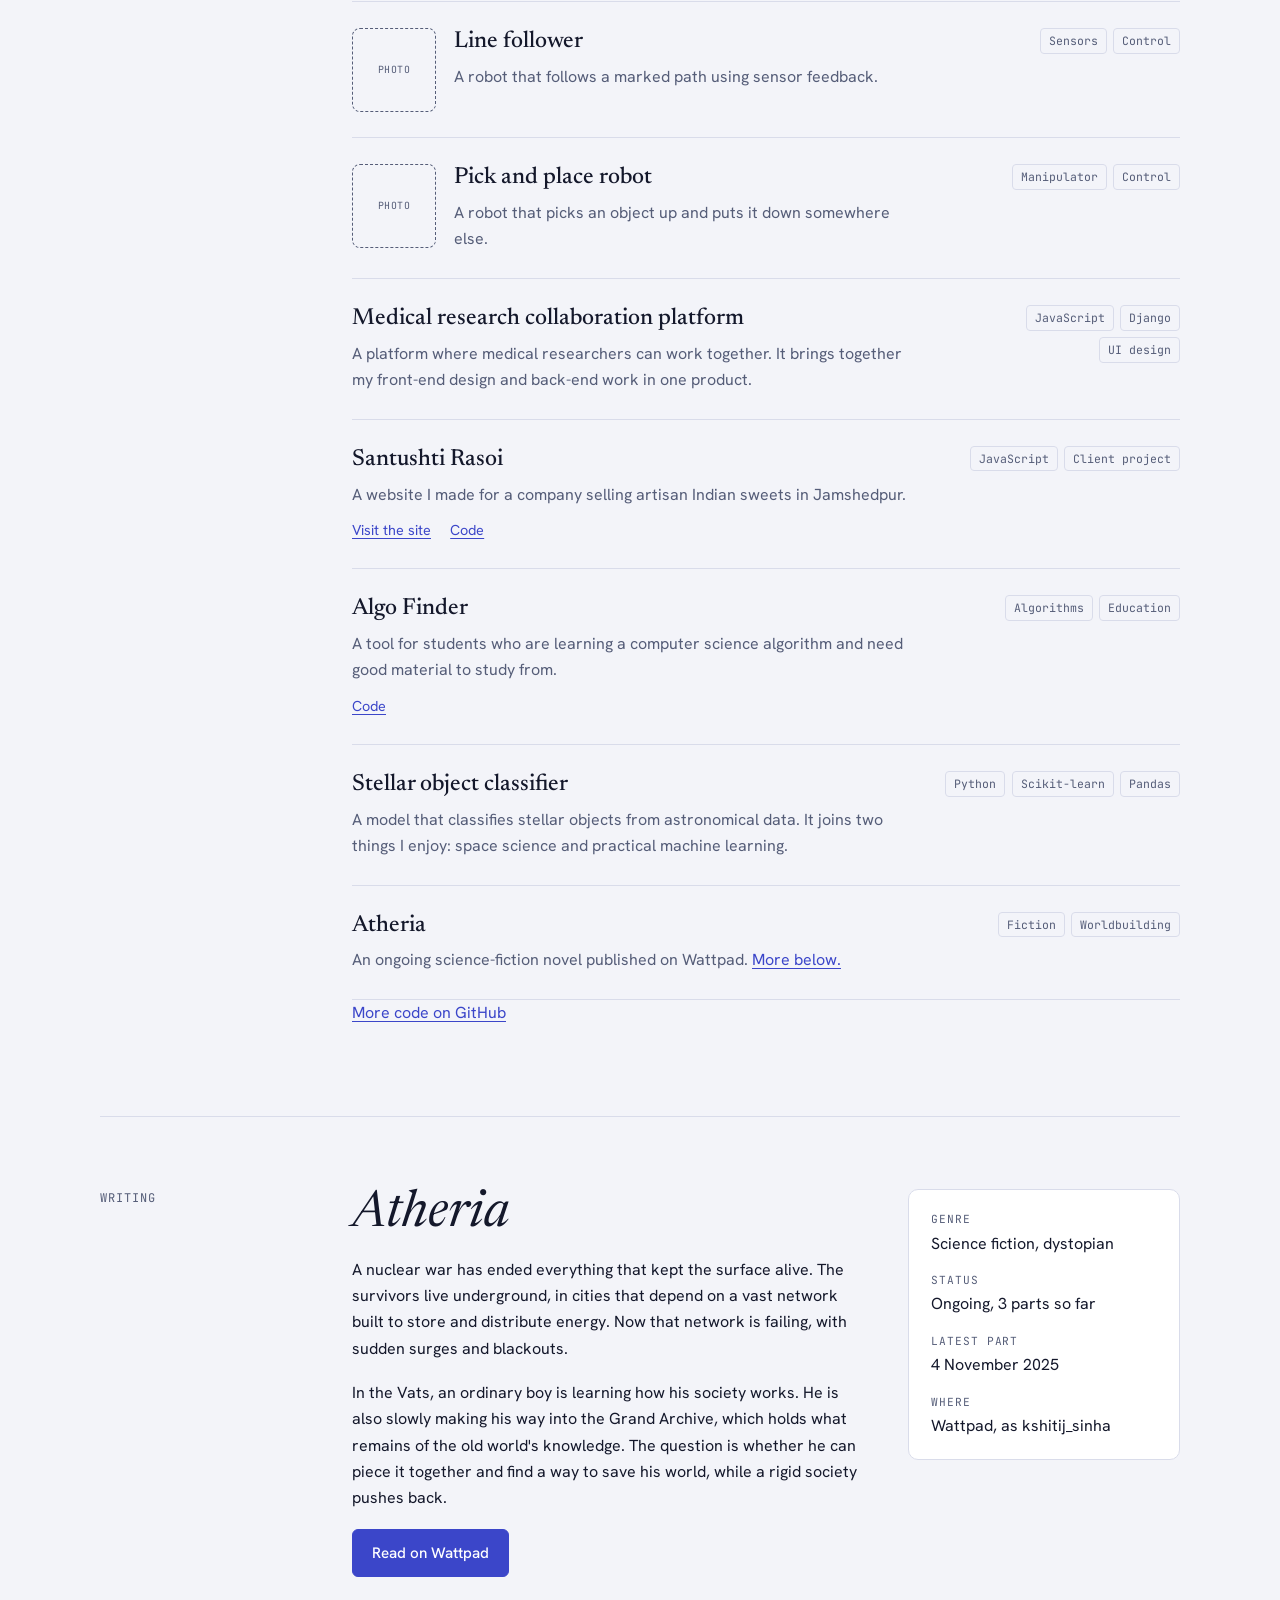
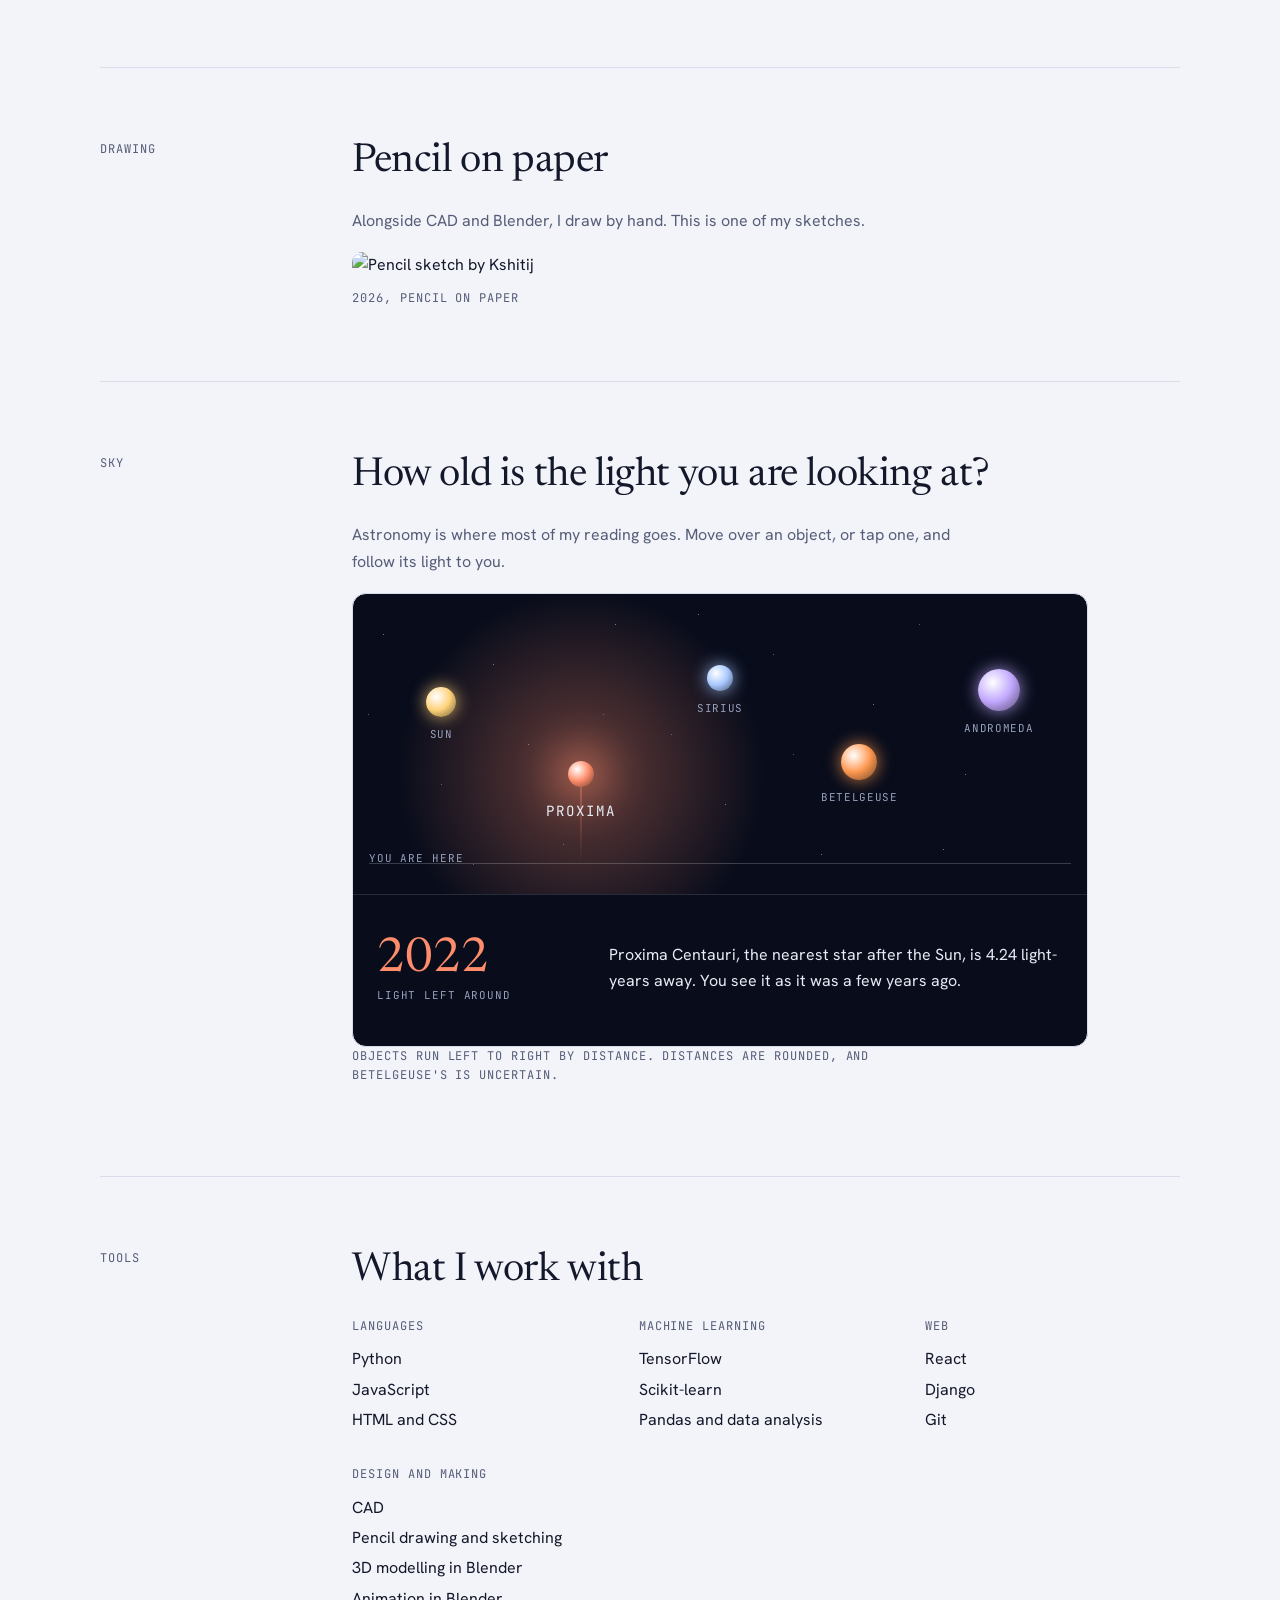
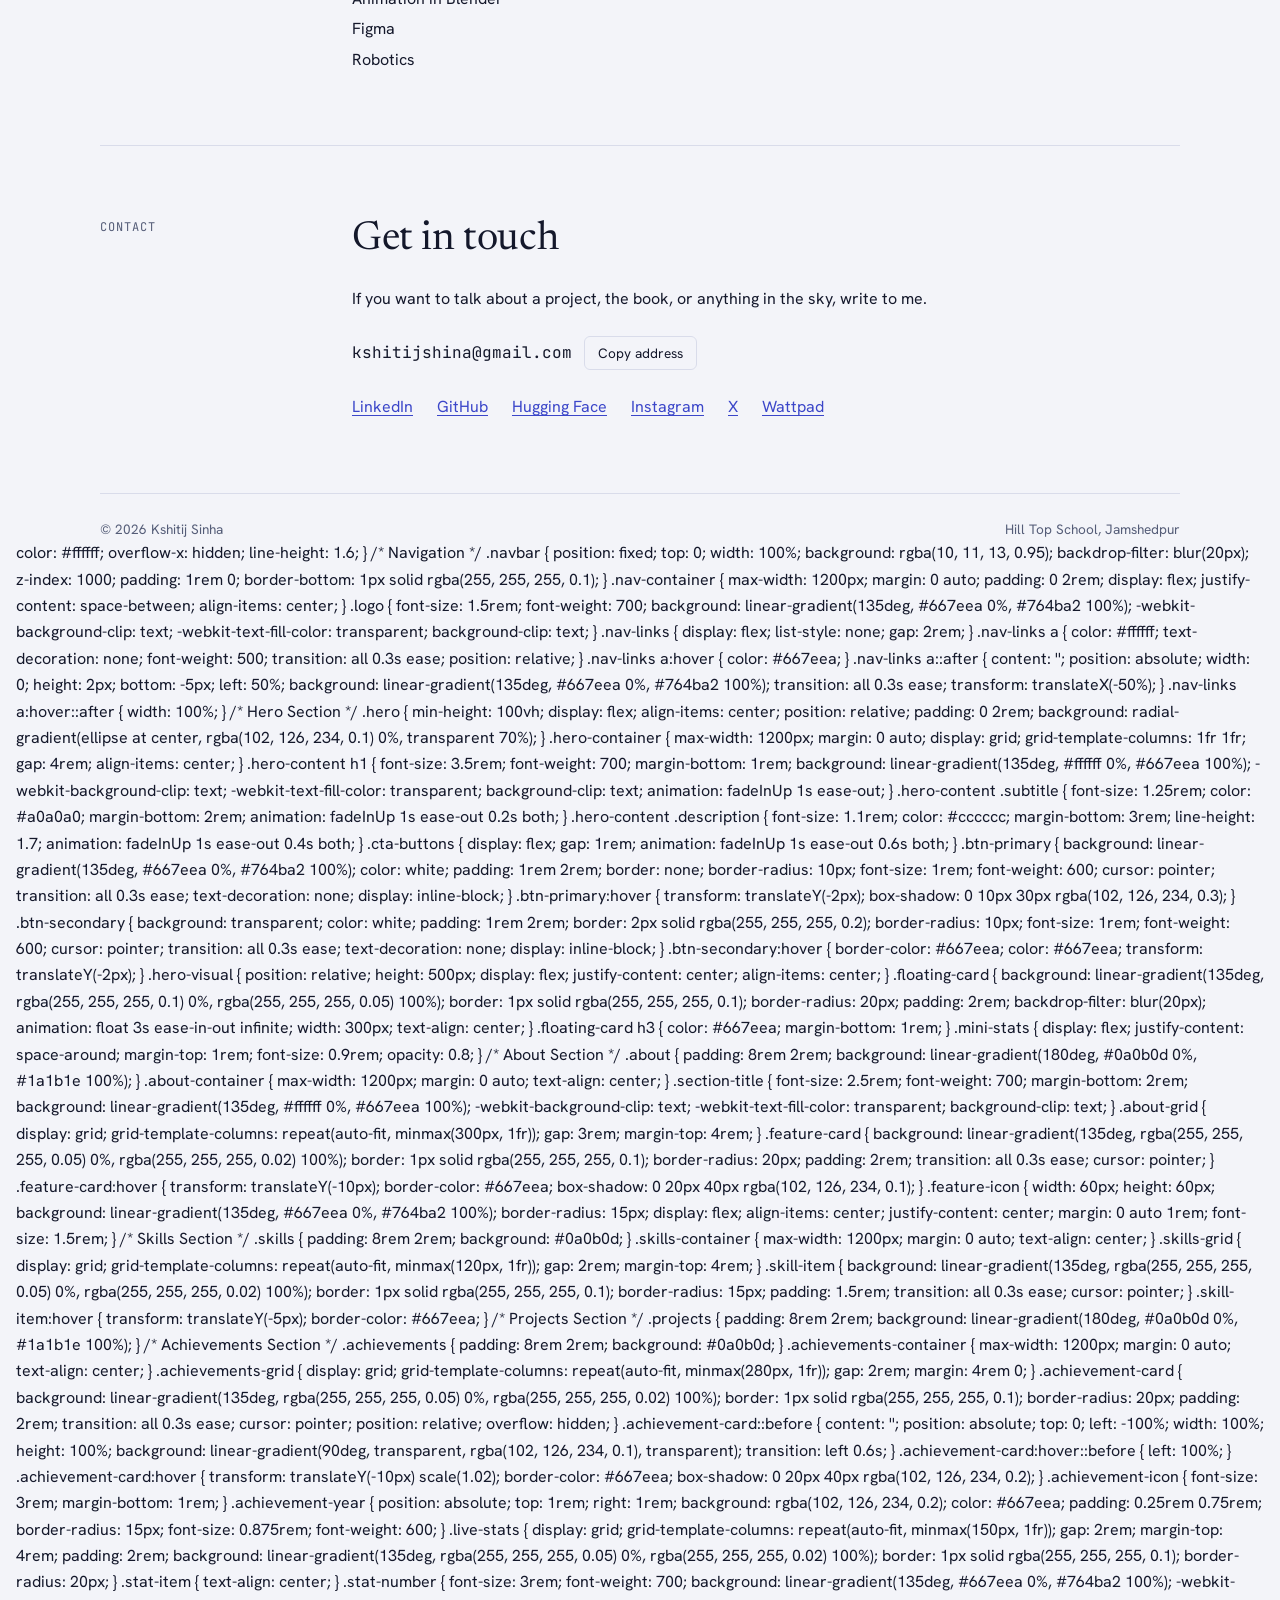
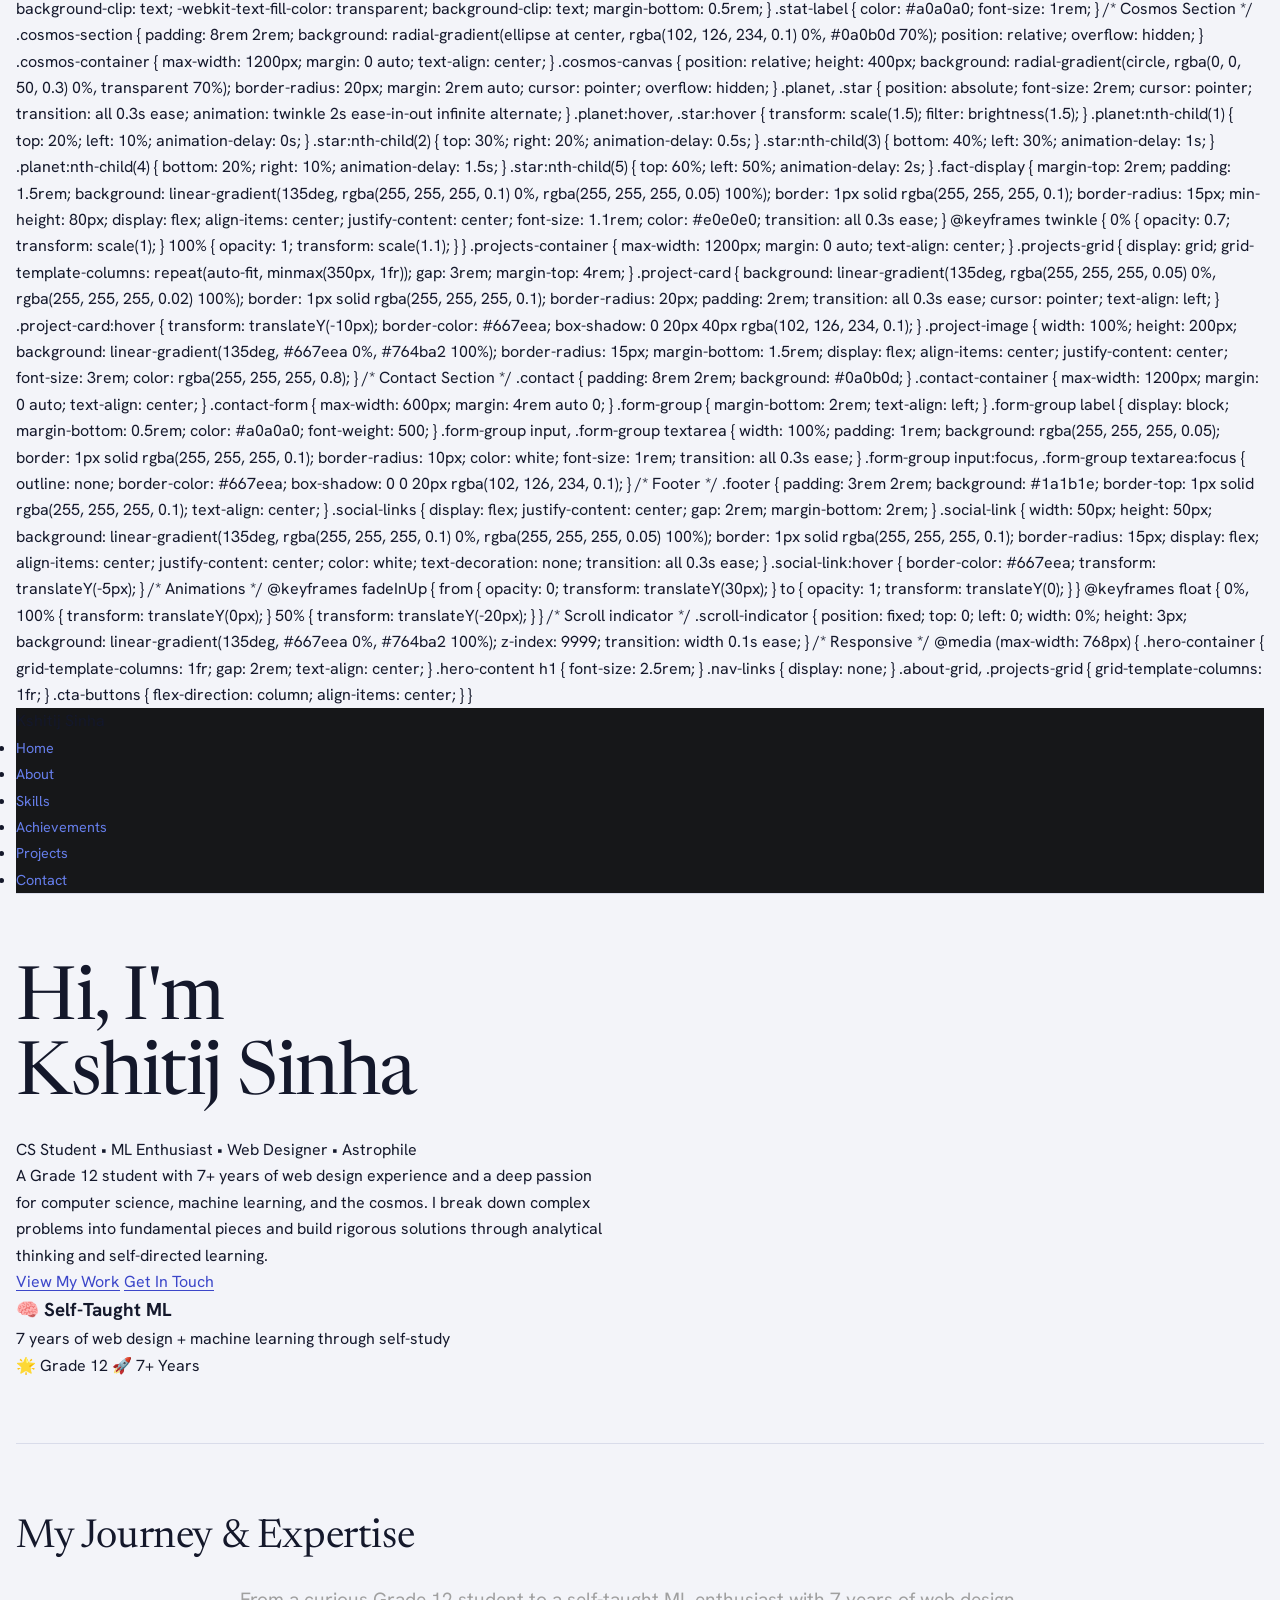
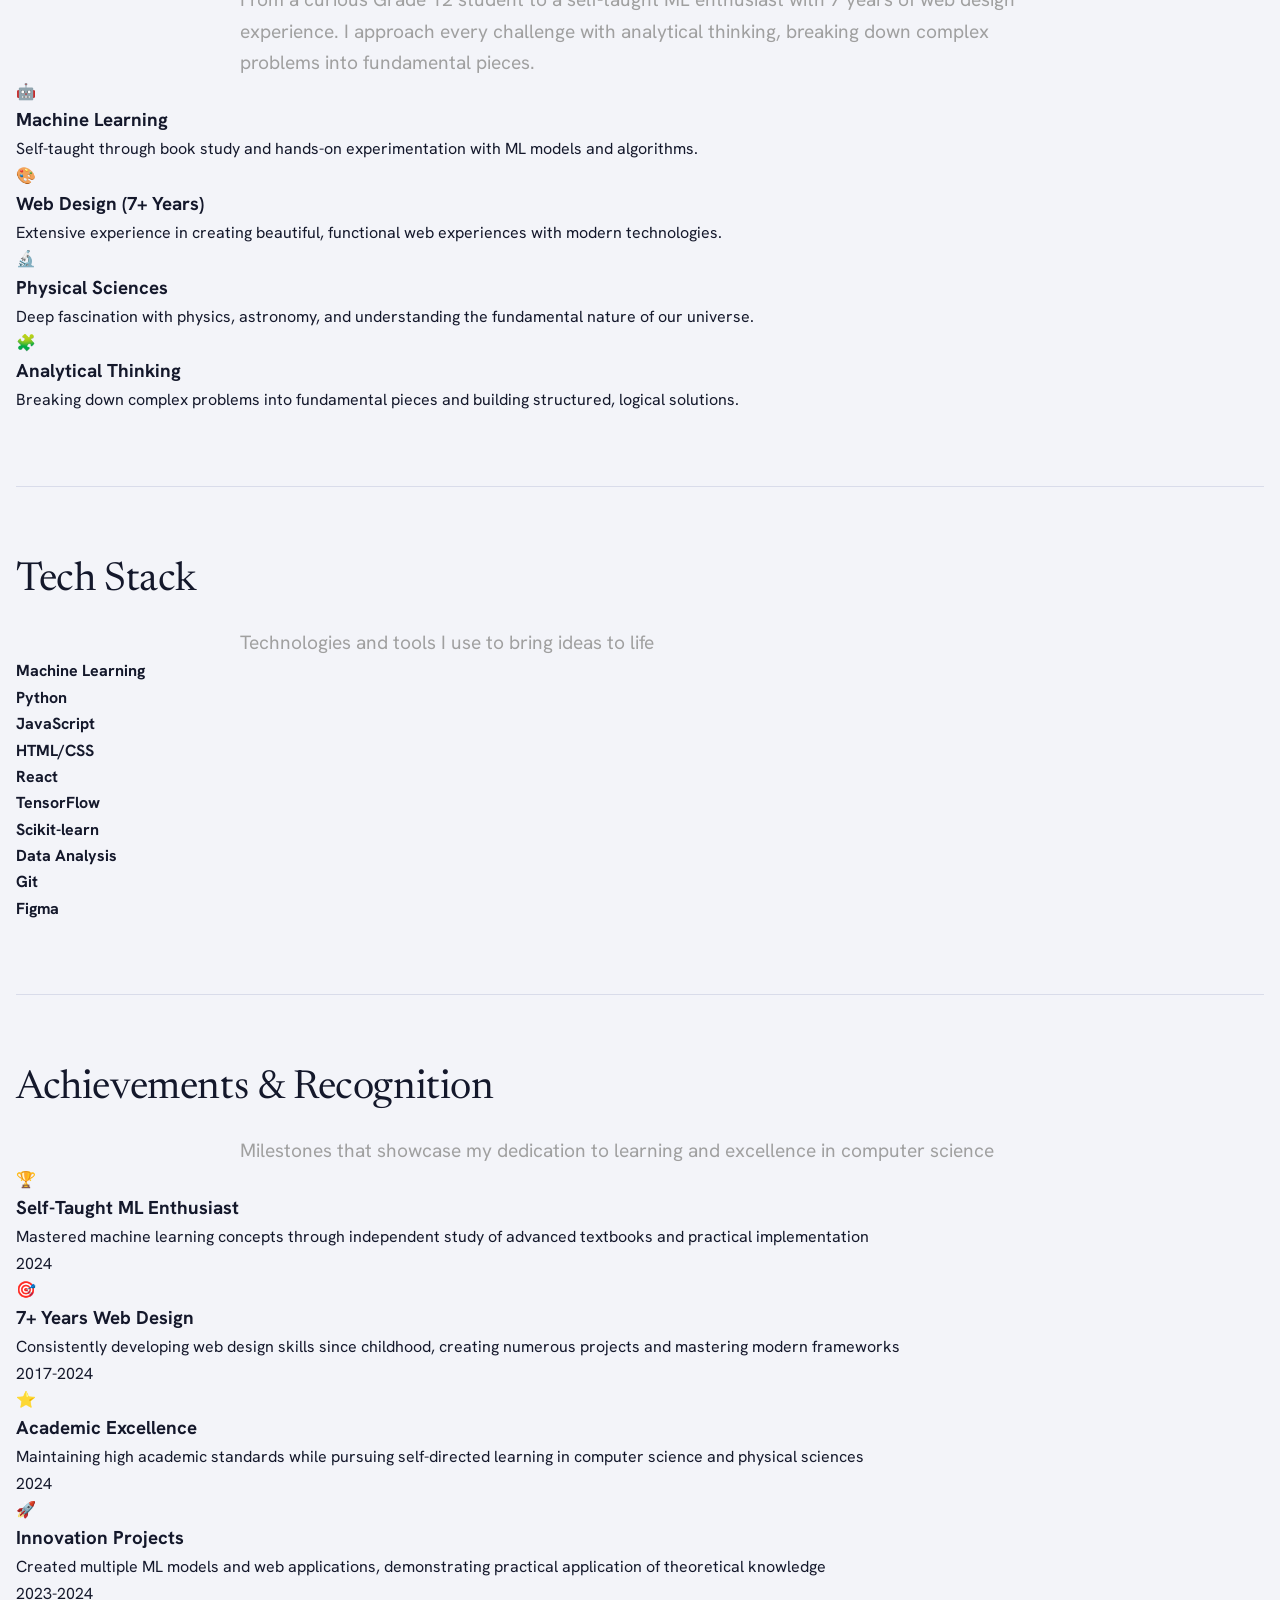
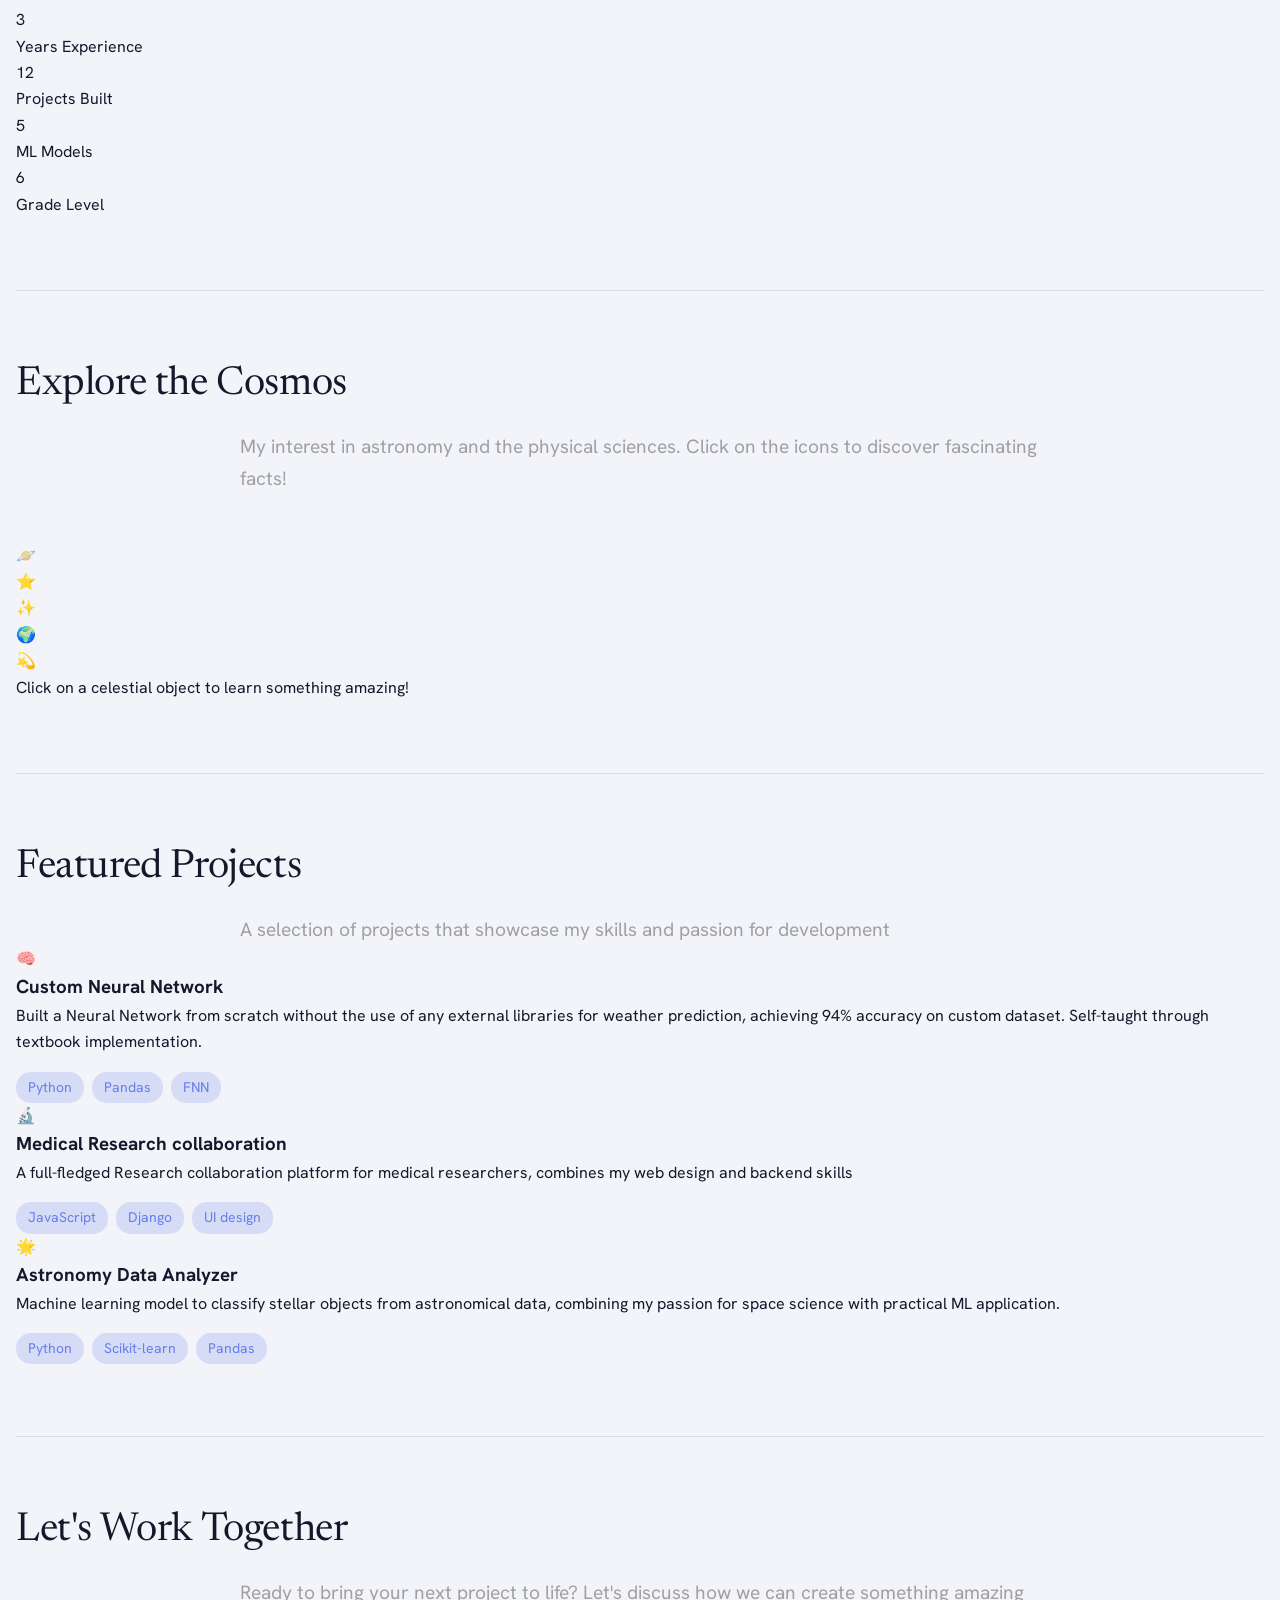
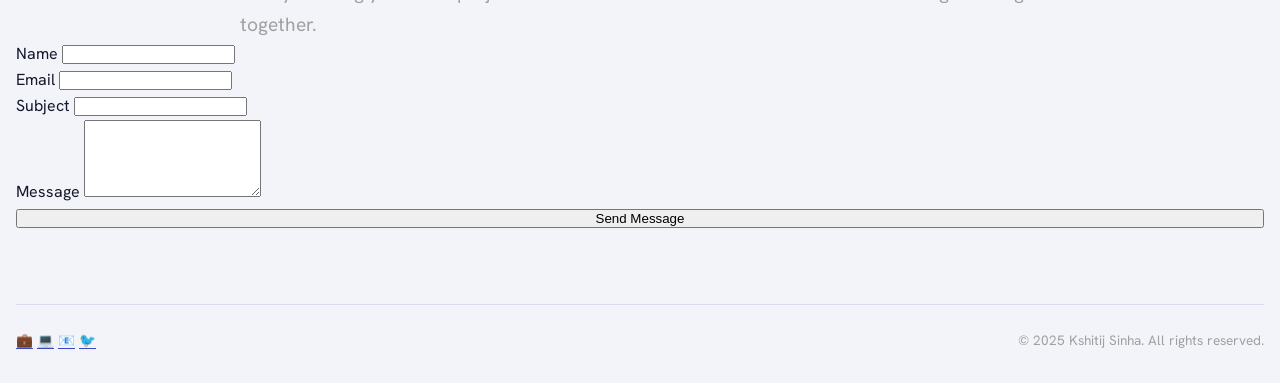
==== commit 8cd74927: "." ====
--- a/index.html
+++ b/index.html
@@ -14,7 +14,854 @@
         body {
             font-family: -apple-system, BlinkMacSystemFont, 'Segoe UI', system-ui, sans-serif;
             background: #0a0b0d;
-            color: #ffffff;
+  <!doctype html><html><head><meta charset=utf8><meta name=viewport content="width=device-width,initial-scale=1,viewport-fit=cover"><style>:root{color-scheme:light;box-sizing:border-box;padding-top:env(safe-area-inset-top,0px);padding-bottom:env(safe-area-inset-bottom,0px)}html{scroll-padding-top:env(safe-area-inset-top,0px)}body{margin:0;padding:0;font:14px -apple-system,BlinkMacSystemFont,sans-serif;background:#fff;color:#000}img{max-width:100%}[hidden]:not([hidden=until-found i]){display:none!important}</style></head><body>
+<title>Kshitij Sinha</title>
+<meta name="claude:viewport-fit-sides" content="cover">
+<link rel="preconnect" href="https://fonts.googleapis.com">
+<link rel="preconnect" href="https://fonts.gstatic.com" crossorigin>
+<link rel="stylesheet" href="https://fonts.googleapis.com/css2?family=Newsreader:ital,opsz,wght@0,6..72,400;0,6..72,500;1,6..72,400;1,6..72,500&family=Hanken+Grotesk:wght@400;500;600&family=JetBrains+Mono:wght@400;500&display=swap">
+<style>
+/* Layout concept: a night-sky field notebook. The hero is an explorable constellation of five interests that filters the work list. The sky section is a fixed night scene where hovering an object tints the sky and sends its light toward you. Ink-blue ground, one periwinkle accent, serif display, grotesk body, mono labels. */
+@property --c { syntax: "<color>"; inherits: true; initial-value: #a9b4ff; }
+:root {
+  --bg: #0a0e1a;
+  --surface: #10162a;
+  --line: #222b48;
+  --fg: #e8ebf5;
+  --muted: #9aa3bd;
+  --accent: #a9b4ff;
+  --accent-ink: #0a0e1a;
+  --star: #cfd6ff;
+  --night: #080c1b;
+  --night-fg: #e8ebf5;
+  --night-muted: #98a1bd;
+  --font-display: "Newsreader", Georgia, "Times New Roman", serif;
+  --font-body: "Hanken Grotesk", system-ui, -apple-system, "Segoe UI", sans-serif;
+  --font-mono: "JetBrains Mono", ui-monospace, "SF Mono", Menlo, monospace;
+  color-scheme: dark;
+}
+@media (prefers-color-scheme: light) {
+  :root:not([data-theme="dark"]) {
+    --bg: #f3f4f9; --surface: #ffffff; --line: #d9dcea; --fg: #14182b; --muted: #555d78;
+    --accent: #3b46c9; --accent-ink: #ffffff; --star: #3b46c9; color-scheme: light;
+  }
+}
+:root[data-theme="light"] {
+  --bg: #f3f4f9; --surface: #ffffff; --line: #d9dcea; --fg: #14182b; --muted: #555d78;
+  --accent: #3b46c9; --accent-ink: #ffffff; --star: #3b46c9; color-scheme: light;
+}
+
+* { box-sizing: border-box; }
+html { scroll-behavior: smooth; }
+body {
+  background: var(--bg);
+  color: var(--fg);
+  font-family: var(--font-body);
+  font-size: 1rem;
+  line-height: 1.65;
+  padding-left: max(16px, env(safe-area-inset-left, 0px));
+  padding-right: max(16px, env(safe-area-inset-right, 0px));
+  padding-block: 0 2rem;
+}
+body::before {
+  content: ""; position: fixed; inset: 0 0 auto; height: env(safe-area-inset-top, 0px);
+  z-index: 10; background: var(--bg);
+}
+a { color: var(--accent); text-underline-offset: 3px; }
+a:hover { text-decoration-thickness: 2px; }
+:focus-visible { outline: 2px solid var(--accent); outline-offset: 3px; border-radius: 4px; }
+.wrap { max-width: 1080px; margin: 0 auto; }
+.mono { font-family: var(--font-mono); font-size: 0.75rem; letter-spacing: 0.08em; text-transform: uppercase; color: var(--muted); }
+
+/* Custom cursor: a star that becomes a crescent moon over clickable things, with a fading trail (mouse and trackpad only) */
+html.has-cursor, html.has-cursor * { cursor: none !important; }
+.cur-trail { position: fixed; inset: 0; width: 100vw; height: 100vh; z-index: 9998; pointer-events: none; }
+.cur-head { position: fixed; left: 0; top: 0; z-index: 9999; pointer-events: none; opacity: 0; transition: opacity 0.25s ease; color: var(--accent); }
+.cur-body {
+  position: relative; width: 22px; height: 22px;
+  transition: transform 0.3s cubic-bezier(.2,.7,.2,1);
+  filter: drop-shadow(0 0 4px color-mix(in srgb, var(--accent) 70%, transparent)) drop-shadow(0 0 1px var(--bg));
+}
+.cur-spin { position: absolute; inset: 0; animation: curspin 9s linear infinite; }
+.cur-star, .cur-moon {
+  position: absolute; inset: 0; width: 100%; height: 100%; fill: currentColor;
+  stroke: var(--bg); stroke-width: 2.2; stroke-linejoin: round; paint-order: stroke;
+  transition: opacity 0.3s ease, transform 0.4s cubic-bezier(.2,.7,.2,1);
+}
+.cur-head.inv { color: var(--accent-ink); }
+.cur-head.inv .cur-star, .cur-head.inv .cur-moon { stroke: var(--accent); }
+.cur-head.night { color: #e8ebf5; }
+.cur-head.night .cur-star, .cur-head.night .cur-moon { stroke: #080c1b; }
+.cur-moon { opacity: 0; transform: scale(0.3) rotate(-70deg); }
+.cur-head.hot .cur-star { opacity: 0; transform: scale(0.3); }
+.cur-head.hot .cur-moon { opacity: 1; transform: scale(1.1) rotate(0deg); }
+.cur-head.hot .cur-body { transform: scale(1.3); }
+.cur-head.down .cur-body { transform: scale(0.8); }
+.cur-head.hot.down .cur-body { transform: scale(1.05); }
+@keyframes curspin { to { transform: rotate(360deg); } }
+@media (prefers-reduced-motion: reduce) { .cur-spin { animation: none; } }
+
+/* Header */
+header.top {
+  position: sticky; top: env(safe-area-inset-top, 0px); z-index: 11;
+  background: var(--bg); border-bottom: 1px solid var(--line);
+}
+header.top .wrap { display: flex; align-items: center; justify-content: space-between; gap: 0.5rem 1rem; padding-block: 0.8rem; flex-wrap: wrap; }
+.brand { font-family: var(--font-display); font-size: 1.25rem; font-weight: 500; color: var(--fg); text-decoration: none; }
+nav { display: flex; align-items: center; gap: 0.4rem 1.1rem; flex-wrap: wrap; }
+nav a { color: var(--muted); text-decoration: none; font-size: 0.9rem; }
+nav a:hover { color: var(--fg); }
+.theme-btn {
+  font: inherit; font-size: 0.8rem; color: var(--muted); background: none;
+  border: 1px solid var(--line); border-radius: 999px; padding: 0.2rem 0.75rem; cursor: pointer;
+}
+.theme-btn:hover { color: var(--fg); border-color: var(--muted); }
+
+/* Hero */
+.hero { display: grid; grid-template-columns: minmax(0, 1fr) minmax(0, 1fr); gap: 3rem; align-items: center; padding-block: 3.5rem 4rem; }
+.hero h1 {
+  font-family: var(--font-display); font-weight: 400; font-size: clamp(2.6rem, 6.5vw, 4.6rem);
+  line-height: 1.02; letter-spacing: -0.02em; margin: 0.9rem 0 1.4rem; text-wrap: balance;
+}
+.hero h1 em { font-style: italic; color: var(--accent); }
+.lede { font-size: 1.12rem; color: var(--muted); max-width: 34rem; margin: 0 0 1.75rem; }
+.actions { display: flex; flex-wrap: wrap; gap: 0.75rem; }
+.btn {
+  display: inline-block; font-weight: 500; font-size: 0.95rem; text-decoration: none;
+  padding: 0.65rem 1.2rem; border-radius: 6px; border: 1px solid var(--line); color: var(--fg);
+}
+.btn:hover { border-color: var(--accent); color: var(--accent); }
+.btn.solid { background: var(--accent); color: var(--accent-ink); border-color: var(--accent); }
+.btn.solid:hover { color: var(--accent-ink); filter: brightness(1.08); }
+
+.sky {
+  position: relative; height: 420px; border: 1px solid var(--line); border-radius: 14px;
+  background: radial-gradient(ellipse at 30% 20%, color-mix(in srgb, var(--accent) 10%, var(--surface)) 0%, var(--surface) 70%);
+  overflow: hidden; min-width: 0;
+}
+.sky canvas { position: absolute; inset: 0; width: 100%; height: 100%; display: block; }
+.node {
+  position: absolute; transform: translate(-50%, -50%);
+  font: inherit; font-size: 0.82rem; font-weight: 500; color: var(--fg); cursor: pointer;
+  background: color-mix(in srgb, var(--bg) 82%, transparent);
+  border: 1px solid var(--line); border-radius: 999px; padding: 0.35rem 0.8rem 0.35rem 0.65rem;
+  display: inline-flex; align-items: center; gap: 0.5rem; white-space: nowrap;
+  transition: border-color 0.2s, background 0.2s;
+}
+.node::before { content: ""; width: 7px; height: 7px; border-radius: 50%; background: var(--accent); box-shadow: 0 0 0 4px color-mix(in srgb, var(--accent) 25%, transparent); }
+.node:hover { border-color: var(--accent); }
+.node[aria-pressed="true"] { background: var(--accent); color: var(--accent-ink); border-color: var(--accent); }
+.node[aria-pressed="true"]::before { background: var(--accent-ink); box-shadow: none; }
+.sky-hint { position: absolute; left: 1rem; bottom: 0.8rem; margin: 0; }
+
+/* Sections */
+section { padding-block: 4.5rem; border-top: 1px solid var(--line); scroll-margin-top: 4rem; }
+.sec-head { display: grid; grid-template-columns: minmax(0, 220px) minmax(0, 1fr); gap: 2rem; }
+h2 { font-family: var(--font-display); font-weight: 400; font-size: clamp(1.8rem, 4vw, 2.5rem); line-height: 1.1; letter-spacing: -0.01em; margin: 0 0 1.5rem; text-wrap: balance; }
+.sec-body { min-width: 0; }
+.sec-body p { max-width: 38rem; margin: 0 0 1.1rem; }
+.muted { color: var(--muted); }
+
+/* About */
+.quote {
+  margin: 2.2rem 0; padding: 0; max-width: 38rem;
+  font-family: var(--font-display); font-style: italic; font-weight: 400;
+  font-size: clamp(1.7rem, 4vw, 2.4rem); line-height: 1.2; color: var(--accent); text-wrap: balance;
+}
+.quote small { display: block; margin-top: 0.7rem; font-family: var(--font-mono); font-style: normal; font-size: 0.72rem; letter-spacing: 0.08em; text-transform: uppercase; color: var(--muted); }
+.timeline { list-style: none; margin: 2rem 0 0; padding: 0; display: grid; max-width: 38rem; border-left: 1px solid var(--line); }
+.timeline li { position: relative; padding: 0 0 1.4rem 1.5rem; }
+.timeline li::before { content: ""; position: absolute; left: -4px; top: 0.6rem; width: 7px; height: 7px; border-radius: 50%; background: var(--accent); }
+.timeline .mono { display: block; margin-bottom: 0.15rem; }
+
+/* Awards */
+.awards { margin: 0; padding: 0; list-style: none; border-top: 1px solid var(--line); }
+.awards li { display: grid; grid-template-columns: minmax(0, 10rem) minmax(0, 1fr); gap: 1.5rem; padding: 1.3rem 0; border-bottom: 1px solid var(--line); }
+.awards h3 { font-family: var(--font-display); font-weight: 500; font-size: 1.3rem; line-height: 1.25; margin: 0 0 0.3rem; }
+.awards p { margin: 0; color: var(--muted); max-width: 36rem; }
+
+/* Work list */
+.filter-bar { display: flex; flex-wrap: wrap; align-items: center; gap: 0.75rem; min-height: 2rem; margin: 0 0 1rem; }
+.clear { font: inherit; font-size: 0.85rem; color: var(--accent); background: none; border: none; cursor: pointer; text-decoration: underline; text-underline-offset: 3px; padding: 0; }
+.work { list-style: none; margin: 0; padding: 0; border-top: 1px solid var(--line); }
+.work li { border-bottom: 1px solid var(--line); padding: 1.6rem 0; display: grid; grid-template-columns: minmax(0, 1fr) minmax(0, 15rem); gap: 1.5rem; transition: opacity 0.25s; }
+.work li.dim { opacity: 0.32; }
+.work h3 { font-family: var(--font-display); font-weight: 500; font-size: 1.45rem; line-height: 1.2; margin: 0 0 0.5rem; }
+.work p { margin: 0; color: var(--muted); max-width: 36rem; }
+.chips { display: flex; flex-wrap: wrap; gap: 0.4rem; align-content: flex-start; justify-content: flex-end; }
+.chip { font-family: var(--font-mono); font-size: 0.72rem; color: var(--muted); border: 1px solid var(--line); border-radius: 4px; padding: 0.15rem 0.5rem; }
+.more { margin-top: 1.5rem; }
+.body { display: flex; gap: 1.1rem; align-items: flex-start; }
+.body > div:last-child { min-width: 0; }
+.thumb {
+  flex: 0 0 84px; width: 84px; height: 84px; border: 1px dashed var(--muted); border-radius: 8px;
+  display: grid; place-items: center; text-align: center; color: var(--muted);
+  font-family: var(--font-mono); font-size: 0.62rem; letter-spacing: 0.06em; text-transform: uppercase; object-fit: cover;
+}
+.item-links { margin-top: 0.7rem; font-size: 0.9rem; display: flex; flex-wrap: wrap; gap: 0.3rem 1.2rem; }
+.note { margin-top: 0.7rem !important; font-size: 0.9rem; }
+.sketch { margin: 0; max-width: 40rem; }
+.sketch-frame {
+  aspect-ratio: 4 / 3; max-width: 100%; border: 1px dashed var(--muted); border-radius: 10px;
+  display: grid; place-items: center; text-align: center; padding: 1rem; color: var(--muted); background: var(--surface);
+}
+.sketch img { display: block; width: 100%; height: auto; border-radius: 10px; }
+.sketch figcaption { margin-top: 0.7rem; }
+
+/* Writing */
+.book { display: grid; grid-template-columns: minmax(0, 1fr) minmax(0, 17rem); gap: 2.5rem; align-items: start; }
+.book h3 { font-family: var(--font-display); font-style: italic; font-weight: 400; font-size: clamp(2.2rem, 5vw, 3.2rem); line-height: 1; margin: 0 0 1rem; }
+.book-meta { background: var(--surface); border: 1px solid var(--line); border-radius: 10px; padding: 1.25rem 1.4rem; display: grid; gap: 0.9rem; margin: 0; }
+.book-meta div { display: grid; gap: 0.1rem; }
+.book-meta dt { font-family: var(--font-mono); font-size: 0.7rem; letter-spacing: 0.08em; text-transform: uppercase; color: var(--muted); }
+.book-meta dd { margin: 0; }
+
+/* Sky scene */
+.cosmos {
+  --ax: 50%; --ay: 40%;
+  border: 1px solid var(--line); border-radius: 14px; overflow: hidden;
+  background: var(--night); color: var(--night-fg); max-width: 46rem;
+}
+.stage { position: relative; height: 300px; overflow: hidden; }
+.stage::before {
+  content: ""; position: absolute; left: 0; top: 0; width: 1px; height: 1px; border-radius: 50%; background: #cfd6ff;
+  box-shadow:
+    30px 40px 0 #cfd6ff, 88px 190px 0 #9aa6e0, 140px 70px 0 #cfd6ff, 210px 250px 0 #9aa6e0, 262px 30px 0 #cfd6ff,
+    318px 140px 0 #9aa6e0, 372px 210px 0 #cfd6ff, 420px 60px 0 #9aa6e0, 468px 260px 0 #cfd6ff, 520px 110px 0 #cfd6ff,
+    566px 30px 0 #9aa6e0, 612px 180px 0 #cfd6ff, 660px 90px 0 #9aa6e0, 15px 120px 0 #9aa6e0, 175px 150px 0 #cfd6ff,
+    250px 120px 0 #9aa6e0, 345px 20px 0 #cfd6ff, 440px 160px 0 #9aa6e0, 590px 255px 0 #cfd6ff, 120px 270px 0 #9aa6e0;
+  opacity: 0.7;
+}
+.glow {
+  position: absolute; left: var(--ax); top: var(--ay); width: 420px; height: 420px; max-width: 120%;
+  transform: translate(-50%, -50%); pointer-events: none;
+  background: radial-gradient(circle, color-mix(in srgb, var(--c) 38%, transparent) 0%, transparent 62%);
+  transition: left 0.9s cubic-bezier(.2,.7,.2,1), top 0.9s cubic-bezier(.2,.7,.2,1), --c 0.9s ease;
+}
+.beam {
+  position: absolute; left: var(--ax); top: var(--ay); bottom: 30px; width: 1px; transform: translateX(-50%);
+  background: linear-gradient(to bottom, var(--c), transparent); opacity: 0.8; pointer-events: none;
+  transition: left 0.9s cubic-bezier(.2,.7,.2,1), top 0.9s cubic-bezier(.2,.7,.2,1), --c 0.9s ease;
+}
+.beam::after {
+  content: ""; position: absolute; left: -2px; top: 0; width: 5px; height: 5px; border-radius: 50%;
+  background: #fff; box-shadow: 0 0 10px 2px var(--c); animation: travel 2.2s linear infinite;
+}
+@keyframes travel { from { top: 0; opacity: 1; } to { top: 100%; opacity: 0; } }
+.horizon { position: absolute; left: 16px; right: 16px; bottom: 30px; height: 1px; background: color-mix(in srgb, var(--night-fg) 22%, transparent); }
+.horizon-label { position: absolute; left: 16px; bottom: 8px; margin: 0; color: var(--night-muted); font-size: 0.68rem; }
+.orb {
+  position: absolute; left: var(--x); top: var(--y); width: var(--s); height: var(--s); padding: 0; border: 0;
+  transform: translate(-50%, -50%); border-radius: 50%; cursor: pointer; color: inherit; font: inherit;
+  background: radial-gradient(circle at 35% 32%, #ffffff 0%, var(--oc) 48%, color-mix(in srgb, var(--oc) 45%, #000) 100%);
+  box-shadow: 0 0 16px 1px color-mix(in srgb, var(--oc) 70%, transparent);
+  transition: transform 0.45s cubic-bezier(.2,.7,.2,1), box-shadow 0.45s ease;
+}
+.orb:hover, .orb.on { transform: translate(-50%, -50%) scale(1.3); box-shadow: 0 0 34px 6px color-mix(in srgb, var(--oc) 80%, transparent); }
+.orb:focus-visible { outline: 2px solid #fff; outline-offset: 5px; border-radius: 50%; }
+.orb span {
+  position: absolute; top: calc(100% + 0.6rem); left: 50%; transform: translateX(-50%);
+  font-family: var(--font-mono); font-size: 0.68rem; letter-spacing: 0.06em; text-transform: uppercase;
+  color: var(--night-muted); white-space: nowrap; transition: color 0.3s;
+}
+.orb.on span, .orb:hover span { color: var(--night-fg); }
+.read { padding: 1.4rem 1.5rem 1.6rem; border-top: 1px solid color-mix(in srgb, var(--night-fg) 14%, transparent); display: grid; grid-template-columns: minmax(0, 13rem) minmax(0, 1fr); gap: 1.5rem; align-items: center; min-height: 9.5rem; }
+.read .when { font-family: var(--font-display); font-size: clamp(2rem, 6vw, 3rem); line-height: 1; color: var(--c); transition: --c 0.9s ease; overflow-wrap: anywhere; }
+.read .when small { display: block; margin-top: 0.4rem; font-family: var(--font-mono); font-size: 0.68rem; letter-spacing: 0.08em; text-transform: uppercase; color: var(--night-muted); }
+.read p { margin: 0; max-width: 28rem; color: var(--night-fg); font-size: 1rem; }
+.read .fade { animation: fadeUp 0.55s cubic-bezier(.2,.7,.2,1); }
+@keyframes fadeUp { from { opacity: 0; transform: translateY(8px); } to { opacity: 1; transform: none; } }
+.cosmos-note { margin: 0.9rem 0 0; }
+
+/* Tools */
+.stack { display: grid; grid-template-columns: repeat(auto-fit, minmax(200px, 1fr)); gap: 2rem; }
+.stack h3 { margin: 0 0 0.6rem; font-family: var(--font-mono); font-size: 0.75rem; font-weight: 400; letter-spacing: 0.08em; text-transform: uppercase; color: var(--muted); }
+.stack ul { list-style: none; margin: 0; padding: 0; display: grid; gap: 0.25rem; }
+
+/* Contact */
+.mail { display: flex; flex-wrap: wrap; align-items: center; gap: 0.75rem; margin: 1.5rem 0; }
+.mail code { font-family: var(--font-mono); font-size: 1rem; word-break: break-all; user-select: all; }
+.mail button { font: inherit; font-size: 0.85rem; color: var(--fg); background: none; border: 1px solid var(--line); border-radius: 6px; padding: 0.3rem 0.8rem; cursor: pointer; }
+.mail button:hover { border-color: var(--accent); color: var(--accent); }
+.links { display: flex; flex-wrap: wrap; gap: 0.5rem 1.5rem; }
+footer { border-top: 1px solid var(--line); padding-top: 1.5rem; display: flex; flex-wrap: wrap; justify-content: space-between; gap: 0.5rem; color: var(--muted); font-size: 0.85rem; }
+
+@media (max-width: 800px) {
+  .hero { grid-template-columns: minmax(0, 1fr); gap: 2rem; padding-block: 2.5rem 3rem; }
+  .sky { height: 380px; }
+  .sec-head, .book { grid-template-columns: minmax(0, 1fr); gap: 0.5rem; }
+  .book { gap: 1.5rem; }
+  .work li { grid-template-columns: minmax(0, 1fr); gap: 0.9rem; }
+  .awards li { grid-template-columns: minmax(0, 1fr); gap: 0.3rem; }
+  .chips { justify-content: flex-start; }
+  section { padding-block: 3.25rem; }
+}
+@media (max-width: 560px) {
+  .thumb { flex-basis: 64px; width: 64px; height: 64px; }
+  .orb span { display: none; }
+  .orb.on span { display: block; }
+  .read { grid-template-columns: minmax(0, 1fr); gap: 0.8rem; }
+}
+@media (prefers-reduced-motion: reduce) {
+  html { scroll-behavior: auto; }
+  * { transition: none !important; }
+  .beam::after { animation: none; top: 50%; }
+  .read .fade { animation: none; }
+}
+</style>
+
+<header class="top">
+  <div class="wrap">
+    <a class="brand" href="#top">Kshitij Sinha</a>
+    <nav aria-label="Primary">
+      <a href="#about">About</a>
+      <a href="#awards">Awards</a>
+      <a href="#work">Work</a>
+      <a href="#writing">Writing</a>
+      <a href="#sky">Sky</a>
+      <a href="#contact">Contact</a>
+      <button class="theme-btn" id="themeBtn" type="button" aria-label="Switch colour theme">Theme</button>
+    </nav>
+  </div>
+</header>
+
+<main class="wrap" id="top">
+  <div class="hero">
+    <div>
+      <span class="mono">Student, builder, writer</span>
+      <h1>Machine learning, robots, and <em>stories</em> about the stars.</h1>
+      <p class="lede">I recently finished school at Hill Top School in Jamshedpur. I build machine learning models and robots, design in CAD and Blender, make websites, and write science fiction.</p>
+      <div class="actions">
+        <a class="btn solid" href="#work">See the work</a>
+        <a class="btn" href="#writing">Read Atheria</a>
+      </div>
+    </div>
+    <div class="sky" id="skyMap">
+      <canvas id="stars" aria-hidden="true"></canvas>
+      <button class="node" type="button" data-tag="ml" aria-pressed="false" style="left:26%;top:22%">Machine learning</button>
+      <button class="node" type="button" data-tag="web" aria-pressed="false" style="left:72%;top:14%">Web design</button>
+      <button class="node" type="button" data-tag="robotics" aria-pressed="false" style="left:78%;top:50%">Robotics</button>
+      <button class="node" type="button" data-tag="writing" aria-pressed="false" style="left:56%;top:78%">Writing</button>
+      <button class="node" type="button" data-tag="astro" aria-pressed="false" style="left:22%;top:62%">Astronomy</button>
+      <p class="mono sky-hint">Select a star to filter the work below</p>
+    </div>
+  </div>
+
+  <section id="about">
+    <div class="sec-head">
+      <span class="mono">About</span>
+      <div class="sec-body">
+        <h2>I like taking things apart to see how they work.</h2>
+        <p>That habit started with websites and moved on to neural networks, robots and the physics behind them. I prefer to understand a method from first principles before I reach for a library, which is why my first network was written without one.</p>
+        <p class="muted">Most of what I know came from books, documentation, and building things that did not work the first time.</p>
+        <blockquote class="quote">Believe nothing. Question everything.<small>Signature quote</small></blockquote>
+        <ol class="timeline">
+          <li><span class="mono">About 2017</span>Started designing websites, and have kept at it since.</li>
+          <li><span class="mono">Self-study</span>Worked through machine learning textbooks and implemented the methods in Python.</li>
+          <li><span class="mono">Grades 11 and 12</span>Won machine learning and competitive programming competitions, and built robots with a team.</li>
+          <li><span class="mono">2025</span>Began publishing Atheria, a science-fiction novel, on Wattpad.</li>
+          <li><span class="mono">ISC</span>Finished school at Hill Top School with 94.5% in the board examination.</li>
+        </ol>
+      </div>
+    </div>
+  </section>
+
+  <section id="awards">
+    <div class="sec-head">
+      <span class="mono">Awards</span>
+      <div class="sec-body">
+        <h2>Competitions and results</h2>
+        <ul class="awards">
+          <li>
+            <span class="mono">Robotics</span>
+            <div>
+              <h3>Best Design Document, national robotics competition</h3>
+              <p>Our warehouse logistics robot did not win the event. The judges gave us the design document award for its CAD design and the way we presented the documentation.</p>
+            </div>
+          </li>
+          <li>
+            <span class="mono">Machine learning</span>
+            <div>
+              <h3>Two machine learning competition wins, back to back</h3>
+              <p>Won in Grade 11 and again in Grade 12.</p>
+            </div>
+          </li>
+          <li>
+            <span class="mono">Programming</span>
+            <div>
+              <h3>Inter-school competitive programming wins</h3>
+              <p>Won competitions in both Grade 11 and Grade 12.</p>
+            </div>
+          </li>
+          <li>
+            <span class="mono">School</span>
+            <div>
+              <h3>94.5% in the ISC board examination</h3>
+              <p>Completed high school at Hill Top School, Jamshedpur.</p>
+            </div>
+          </li>
+        </ul>
+      </div>
+    </div>
+  </section>
+
+  <section id="work">
+    <div class="sec-head">
+      <span class="mono">Work</span>
+      <div class="sec-body">
+        <h2>Selected projects</h2>
+        <div class="filter-bar" aria-live="polite">
+          <span class="muted" id="filterLabel">Showing everything. Use the stars at the top to filter.</span>
+          <button class="clear" id="clearBtn" type="button" hidden>Clear filter</button>
+        </div>
+        <ul class="work" id="workList">
+          <li data-tags="ml">
+            <div>
+              <h3>Knee MRI report structuring</h3>
+              <p>Radiologists dictate reports as free text, which makes their findings hard to analyse across many patients. I fine-tuned a small open-source language model (0.5 billion parameters, using QLoRA) to turn knee MRI reports into structured JSON, covering the type, location and severity of findings, along with a plain-language summary. In test runs it approached 94% accuracy compared with frontier models, and it could cut the cost of the task by up to 99%.</p>
+              <p class="muted note">This is a research prototype trained on synthetic data. Validation, scaling and reliability testing are still ahead.</p>
+              <div class="item-links"><a href="https://huggingface.co/caffeine-and-code/radiology_adapter/tree/main" target="_blank" rel="noopener">Model on Hugging Face</a></div>
+            </div>
+            <div class="chips"><span class="chip">Python</span><span class="chip">QLoRA</span><span class="chip">Fine-tuning</span><span class="chip">Clinical NLP</span></div>
+          </li>
+          <li data-tags="ml">
+            <div>
+              <h3>Neural network from scratch</h3>
+              <p>A feedforward network written without any machine learning libraries, trained to predict weather on a dataset I put together. It reached 94% accuracy. I built it while working through a textbook.</p>
+            </div>
+            <div class="chips"><span class="chip">Python</span><span class="chip">Pandas</span><span class="chip">Feedforward NN</span></div>
+          </li>
+          <li data-tags="robotics">
+            <div class="body">
+              <!-- Photo slot: replace this div with <img class="thumb" src="YOUR-PHOTO-URL" alt="Warehouse logistics robot"> -->
+              <div class="thumb" aria-hidden="true">Photo</div>
+              <div>
+                <h3>Warehouse logistics robot</h3>
+                <p>An automated forklift-style robot for moving goods around a warehouse, built with my team for a national robotics competition. We did not win the event, but its CAD design and documentation won the Best Design Document award.</p>
+              </div>
+            </div>
+            <div class="chips"><span class="chip">CAD</span><span class="chip">Mechanical design</span><span class="chip">Team project</span></div>
+          </li>
+          <li data-tags="robotics">
+            <div class="body">
+              <!-- Photo slot: replace this div with <img class="thumb" src="YOUR-PHOTO-URL" alt="Line follower robot"> -->
+              <div class="thumb" aria-hidden="true">Photo</div>
+              <div>
+                <h3>Line follower</h3>
+                <p>A robot that follows a marked path using sensor feedback.</p>
+              </div>
+            </div>
+            <div class="chips"><span class="chip">Sensors</span><span class="chip">Control</span></div>
+          </li>
+          <li data-tags="robotics">
+            <div class="body">
+              <!-- Photo slot: replace this div with <img class="thumb" src="YOUR-PHOTO-URL" alt="Pick and place robot"> -->
+              <div class="thumb" aria-hidden="true">Photo</div>
+              <div>
+                <h3>Pick and place robot</h3>
+                <p>A robot that picks an object up and puts it down somewhere else.</p>
+              </div>
+            </div>
+            <div class="chips"><span class="chip">Manipulator</span><span class="chip">Control</span></div>
+          </li>
+          <li data-tags="web">
+            <div>
+              <h3>Medical research collaboration platform</h3>
+              <p>A platform where medical researchers can work together. It brings together my front-end design and back-end work in one product.</p>
+            </div>
+            <div class="chips"><span class="chip">JavaScript</span><span class="chip">Django</span><span class="chip">UI design</span></div>
+          </li>
+          <li data-tags="web">
+            <div>
+              <h3>Santushti Rasoi</h3>
+              <p>A website I made for a company selling artisan Indian sweets in Jamshedpur.</p>
+              <div class="item-links"><a href="https://santushti-rasoi.vercel.app/" target="_blank" rel="noopener">Visit the site</a><a href="https://github.com/code-with-caffeine/Santushti-Rasoi" target="_blank" rel="noopener">Code</a></div>
+            </div>
+            <div class="chips"><span class="chip">JavaScript</span><span class="chip">Client project</span></div>
+          </li>
+          <li data-tags="web">
+            <div>
+              <h3>Algo Finder</h3>
+              <p>A tool for students who are learning a computer science algorithm and need good material to study from.</p>
+              <div class="item-links"><a href="https://github.com/code-with-caffeine/algo-finder" target="_blank" rel="noopener">Code</a></div>
+            </div>
+            <div class="chips"><span class="chip">Algorithms</span><span class="chip">Education</span></div>
+          </li>
+          <li data-tags="ml astro">
+            <div>
+              <h3>Stellar object classifier</h3>
+              <p>A model that classifies stellar objects from astronomical data. It joins two things I enjoy: space science and practical machine learning.</p>
+            </div>
+            <div class="chips"><span class="chip">Python</span><span class="chip">Scikit-learn</span><span class="chip">Pandas</span></div>
+          </li>
+          <li data-tags="writing">
+            <div>
+              <h3>Atheria</h3>
+              <p>An ongoing science-fiction novel published on Wattpad. <a href="#writing">More below.</a></p>
+            </div>
+            <div class="chips"><span class="chip">Fiction</span><span class="chip">Worldbuilding</span></div>
+          </li>
+        </ul>
+        <p class="more"><a href="https://github.com/code-with-caffeine" target="_blank" rel="noopener">More code on GitHub</a></p>
+      </div>
+    </div>
+  </section>
+
+  <section id="writing">
+    <div class="sec-head">
+      <span class="mono">Writing</span>
+      <div class="sec-body">
+        <div class="book">
+          <div>
+            <h3>Atheria</h3>
+            <p>A nuclear war has ended everything that kept the surface alive. The survivors live underground, in cities that depend on a vast network built to store and distribute energy. Now that network is failing, with sudden surges and blackouts.</p>
+            <p>In the Vats, an ordinary boy is learning how his society works. He is also slowly making his way into the Grand Archive, which holds what remains of the old world's knowledge. The question is whether he can piece it together and find a way to save his world, while a rigid society pushes back.</p>
+            <p><a class="btn solid" href="https://www.wattpad.com/story/403686910-atheria" target="_blank" rel="noopener">Read on Wattpad</a></p>
+          </div>
+          <dl class="book-meta">
+            <div><dt>Genre</dt><dd>Science fiction, dystopian</dd></div>
+            <div><dt>Status</dt><dd>Ongoing, 3 parts so far</dd></div>
+            <div><dt>Latest part</dt><dd>4 November 2025</dd></div>
+            <div><dt>Where</dt><dd>Wattpad, as kshitij_sinha</dd></div>
+          </dl>
+        </div>
+      </div>
+    </div>
+  </section>
+
+  <section id="drawing">
+    <div class="sec-head">
+      <span class="mono">Drawing</span>
+      <div class="sec-body">
+        <h2>Pencil on paper</h2>
+        <p class="muted">Alongside CAD and Blender, I draw by hand. This is one of my sketches.</p>
+        <figure class="sketch">
+          <img src="drawing.jpg" alt="Pencil sketch by Kshitij">
+          <!-- <div class="sketch-frame"><span class="mono">Space for a pencil sketch</span></div> -->
+          <figcaption class="mono"> 2026, pencil on paper</figcaption>
+        </figure>
+      </div>
+    </div>
+  </section>
+
+  <section id="sky">
+    <div class="sec-head">
+      <span class="mono">Sky</span>
+      <div class="sec-body">
+        <h2>How old is the light you are looking at?</h2>
+        <p class="muted">Astronomy is where most of my reading goes. Move over an object, or tap one, and follow its light to you.</p>
+        <div class="cosmos" id="cosmos">
+          <div class="stage">
+            <div class="glow"></div>
+            <div class="beam"></div>
+            <div class="horizon"></div>
+            <p class="mono horizon-label">You are here</p>
+            <button class="orb" type="button" data-i="0" style="--x:12%;--y:36%;--s:30px;--oc:#ffd27a"><span>Sun</span></button>
+            <button class="orb" type="button" data-i="1" style="--x:31%;--y:60%;--s:20px;--oc:#ff8d6b"><span>Proxima</span></button>
+            <button class="orb" type="button" data-i="2" style="--x:50%;--y:28%;--s:26px;--oc:#a8c8ff"><span>Sirius</span></button>
+            <button class="orb" type="button" data-i="3" style="--x:69%;--y:56%;--s:36px;--oc:#ff9a52"><span>Betelgeuse</span></button>
+            <button class="orb" type="button" data-i="4" style="--x:88%;--y:32%;--s:42px;--oc:#c3a9ff"><span>Andromeda</span></button>
+          </div>
+          <div class="read">
+            <div class="when" id="when"></div>
+            <p id="sentence"></p>
+          </div>
+        </div>
+        <p class="mono cosmos-note">Objects run left to right by distance. Distances are rounded, and Betelgeuse's is uncertain.</p>
+      </div>
+    </div>
+  </section>
+
+  <section id="stack">
+    <div class="sec-head">
+      <span class="mono">Tools</span>
+      <div class="sec-body">
+        <h2>What I work with</h2>
+        <div class="stack">
+          <div><h3>Languages</h3><ul><li>Python</li><li>JavaScript</li><li>HTML and CSS</li></ul></div>
+          <div><h3>Machine learning</h3><ul><li>TensorFlow</li><li>Scikit-learn</li><li>Pandas and data analysis</li></ul></div>
+          <div><h3>Web</h3><ul><li>React</li><li>Django</li><li>Git</li></ul></div>
+          <div><h3>Design and making</h3><ul><li>CAD</li><li>Pencil drawing and sketching</li><li>3D modelling in Blender</li><li>Animation in Blender</li><li>Figma</li><li>Robotics</li></ul></div>
+        </div>
+      </div>
+    </div>
+  </section>
+
+  <section id="contact">
+    <div class="sec-head">
+      <span class="mono">Contact</span>
+      <div class="sec-body">
+        <h2>Get in touch</h2>
+        <p>If you want to talk about a project, the book, or anything in the sky, write to me.</p>
+        <div class="mail">
+          <code id="mailText">kshitijshina@gmail.com</code>
+          <button type="button" id="copyBtn">Copy address</button>
+        </div>
+        <div class="links">
+          <a href="https://www.linkedin.com/in/kshitij-sinha-8630442b2/" target="_blank" rel="noopener">LinkedIn</a>
+          <a href="https://github.com/code-with-caffeine" target="_blank" rel="noopener">GitHub</a>
+          <a href="https://huggingface.co/caffeine-and-code" target="_blank" rel="noopener">Hugging Face</a>
+          <a href="https://www.instagram.com/kshitijsinha7/" target="_blank" rel="noopener">Instagram</a>
+          <a href="https://x.com/Kshitij14616111" target="_blank" rel="noopener">X</a>
+          <a href="https://www.wattpad.com/user/kshitij_sinha" target="_blank" rel="noopener">Wattpad</a>
+        </div>
+      </div>
+    </div>
+  </section>
+
+  <footer>
+    <span>&copy; 2026 Kshitij Sinha</span>
+    <span>Hill Top School, Jamshedpur</span>
+  </footer>
+</main>
+
+<script>
+(function () {
+  var root = document.documentElement;
+  var reduce = window.matchMedia('(prefers-reduced-motion: reduce)').matches;
+
+  /* Theme toggle */
+  try { var saved = localStorage.getItem('ks-theme'); if (saved) root.setAttribute('data-theme', saved); } catch (e) {}
+  document.getElementById('themeBtn').addEventListener('click', function () {
+    var cur = root.getAttribute('data-theme');
+    if (!cur) cur = window.matchMedia('(prefers-color-scheme: light)').matches ? 'light' : 'dark';
+    var next = cur === 'dark' ? 'light' : 'dark';
+    root.setAttribute('data-theme', next);
+    try { localStorage.setItem('ks-theme', next); } catch (e) {}
+  });
+
+  /* Hero star field with constellation lines */
+  var sky = document.getElementById('skyMap');
+  var canvas = document.getElementById('stars');
+  var ctx = canvas.getContext('2d');
+  var nodes = Array.prototype.slice.call(sky.querySelectorAll('.node'));
+  var stars = [], w = 0, h = 0, px = 0, py = 0, tx = 0, ty = 0;
+  var edges = [[0, 1], [1, 2], [2, 3], [3, 4], [4, 0], [0, 2]];
+
+  function size() {
+    var dpr = window.devicePixelRatio || 1;
+    w = sky.clientWidth; h = sky.clientHeight;
+    canvas.width = w * dpr; canvas.height = h * dpr;
+    ctx.setTransform(dpr, 0, 0, dpr, 0, 0);
+    var count = Math.round(w * h / 2600);
+    stars = [];
+    for (var i = 0; i < count; i++) {
+      stars.push({ x: Math.random() * w, y: Math.random() * h, r: Math.random() * 1.3 + 0.3, d: Math.random() * 0.9 + 0.1, p: Math.random() * 6.28 });
+    }
+  }
+  function color(name) { return getComputedStyle(root).getPropertyValue(name).trim() || '#cfd6ff'; }
+  function draw(t) {
+    var star = color('--star'), accent = color('--accent');
+    ctx.clearRect(0, 0, w, h);
+    ctx.fillStyle = star;
+    for (var i = 0; i < stars.length; i++) {
+      var s = stars[i];
+      var x = s.x + px * 14 * s.d, y = s.y + py * 14 * s.d;
+      ctx.globalAlpha = 0.35 + 0.45 * (0.5 + 0.5 * Math.sin(t / 900 + s.p));
+      ctx.beginPath(); ctx.arc(x, y, s.r, 0, 6.283); ctx.fill();
+    }
+    ctx.globalAlpha = 0.45; ctx.strokeStyle = accent; ctx.lineWidth = 1;
+    var pts = nodes.map(function (n) { return { x: n.offsetLeft + px * 6, y: n.offsetTop + py * 6 }; });
+    ctx.beginPath();
+    edges.forEach(function (e) { ctx.moveTo(pts[e[0]].x, pts[e[0]].y); ctx.lineTo(pts[e[1]].x, pts[e[1]].y); });
+    ctx.stroke();
+    ctx.globalAlpha = 1;
+  }
+  function loop(t) { px += (tx - px) * 0.05; py += (ty - py) * 0.05; draw(t); requestAnimationFrame(loop); }
+  size();
+  if (reduce) { draw(0); } else { requestAnimationFrame(loop); }
+  window.addEventListener('resize', function () { size(); if (reduce) draw(0); });
+  sky.addEventListener('pointermove', function (e) {
+    var r = sky.getBoundingClientRect();
+    tx = (e.clientX - r.left) / r.width - 0.5; ty = (e.clientY - r.top) / r.height - 0.5;
+  });
+  sky.addEventListener('pointerleave', function () { tx = 0; ty = 0; });
+  new MutationObserver(function () { if (reduce) draw(0); }).observe(root, { attributes: true, attributeFilter: ['data-theme'] });
+
+  /* Filter work list from the constellation */
+  var names = { ml: 'machine learning', web: 'web design', robotics: 'robotics', writing: 'writing', astro: 'astronomy' };
+  var items = Array.prototype.slice.call(document.querySelectorAll('#workList li'));
+  var label = document.getElementById('filterLabel');
+  var clearBtn = document.getElementById('clearBtn');
+  var active = null;
+  function apply(tag) {
+    active = tag;
+    nodes.forEach(function (n) { n.setAttribute('aria-pressed', String(n.dataset.tag === tag)); });
+    items.forEach(function (li) { li.classList.toggle('dim', !!tag && li.dataset.tags.split(' ').indexOf(tag) === -1); });
+    if (tag) {
+      var n = items.filter(function (li) { return li.dataset.tags.split(' ').indexOf(tag) !== -1; }).length;
+      label.textContent = 'Highlighting ' + n + (n === 1 ? ' project' : ' projects') + ' tagged ' + names[tag] + '.';
+      clearBtn.hidden = false;
+    } else {
+      label.textContent = 'Showing everything. Use the stars at the top to filter.';
+      clearBtn.hidden = true;
+    }
+  }
+  nodes.forEach(function (n) {
+    n.addEventListener('click', function () {
+      var tag = n.dataset.tag;
+      apply(active === tag ? null : tag);
+      if (active) document.getElementById('work').scrollIntoView({ behavior: reduce ? 'auto' : 'smooth', block: 'start' });
+    });
+  });
+  clearBtn.addEventListener('click', function () { apply(null); });
+
+  /* Sky scene: hover tints the sky and sends the light toward you */
+  var year = new Date().getFullYear();
+  function yearsAgo(ly) { return Math.round(year - ly); }
+  var objs = [
+    { c: '#ffd27a', x: 12, y: 36, when: '8 minutes', cap: 'ago', text: 'Sunlight takes about eight minutes to reach you, so you always see the Sun a little in the past.' },
+    { c: '#ff8d6b', x: 31, y: 60, when: String(yearsAgo(4.24)), cap: 'light left around', text: 'Proxima Centauri, the nearest star after the Sun, is 4.24 light-years away. You see it as it was a few years ago.' },
+    { c: '#a8c8ff', x: 50, y: 28, when: String(yearsAgo(8.6)), cap: 'light left around', text: 'Sirius, the brightest star in the night sky, is about 8.6 light-years away.' },
+    { c: '#ff9a52', x: 69, y: 56, when: String(yearsAgo(550)), cap: 'light left around', text: 'Betelgeuse is roughly 550 light-years away, so its light set out before printed books were common.' },
+    { c: '#c3a9ff', x: 88, y: 32, when: '2.5 million years', cap: 'ago', text: 'The Andromeda Galaxy is about 2.5 million light-years away. This light left before modern humans existed.' }
+  ];
+  var cosmos = document.getElementById('cosmos');
+  var orbs = Array.prototype.slice.call(cosmos.querySelectorAll('.orb'));
+  var whenEl = document.getElementById('when');
+  var sentEl = document.getElementById('sentence');
+  var current = -1, touched = false;
+
+  function show(i) {
+    if (i === current) return;
+    current = i;
+    var o = objs[i];
+    cosmos.style.setProperty('--c', o.c);
+    cosmos.style.setProperty('--ax', o.x + '%');
+    cosmos.style.setProperty('--ay', o.y + '%');
+    orbs.forEach(function (b, k) { b.classList.toggle('on', k === i); });
+    whenEl.innerHTML = o.when + '<small>' + o.cap + '</small>';
+    sentEl.textContent = o.text;
+    [whenEl, sentEl].forEach(function (el) { el.classList.remove('fade'); void el.offsetWidth; el.classList.add('fade'); });
+  }
+  orbs.forEach(function (b) {
+    var i = parseInt(b.dataset.i, 10);
+    var pick = function () { touched = true; show(i); };
+    b.addEventListener('pointerenter', pick);
+    b.addEventListener('focus', pick);
+    b.addEventListener('click', pick);
+  });
+  show(1);
+
+  /* Gentle idle cycle until the visitor interacts */
+  var visible = false;
+  if ('IntersectionObserver' in window) {
+    new IntersectionObserver(function (es) { visible = es[0].isIntersecting; }, { threshold: 0.4 }).observe(cosmos);
+  }
+  if (!reduce) {
+    setInterval(function () { if (!touched && visible && !document.hidden) show((current + 1) % objs.length); }, 4200);
+  }
+
+  /* Custom cursor: a star that becomes a crescent moon over links, with a fading trail */
+  if (window.matchMedia('(hover: hover) and (pointer: fine)').matches) {
+    var head = document.createElement('div');
+    head.className = 'cur-head';
+    head.setAttribute('aria-hidden', 'true');
+    head.innerHTML =
+      '<div class="cur-body">' +
+        '<div class="cur-spin"><svg class="cur-star" viewBox="0 0 24 24"><path d="M12 1C12.8 7.5 16.5 11.2 23 12C16.5 12.8 12.8 16.5 12 23C11.2 16.5 7.5 12.8 1 12C7.5 11.2 11.2 7.5 12 1Z"/></svg></div>' +
+        '<svg class="cur-moon" viewBox="0 0 24 24"><path d="M21 12.79A9 9 0 1 1 11.21 3 7 7 0 0 0 21 12.79z"/></svg>' +
+      '</div>';
+    var trail = document.createElement('canvas');
+    trail.className = 'cur-trail';
+    trail.setAttribute('aria-hidden', 'true');
+    document.body.appendChild(trail);
+    document.body.appendChild(head);
+    var tctx = trail.getContext('2d');
+    var tw = 0, th = 0;
+    function fitTrail() {
+      var dpr = window.devicePixelRatio || 1;
+      tw = window.innerWidth; th = window.innerHeight;
+      trail.width = tw * dpr; trail.height = th * dpr;
+      tctx.setTransform(dpr, 0, 0, dpr, 0, 0);
+    }
+    fitTrail();
+    window.addEventListener('resize', fitTrail);
+
+    var pts = [], sparks = [], started = false, lastX = 0, lastY = 0, ink = '#a9b4ff', frame = 0, inNight = false;
+    var invSel = '.btn.solid, .node[aria-pressed="true"]';
+    var LIFE = 520;
+    var hotSel = 'a, button, select, .orb, .node, summary, [role="button"]';
+
+    function tickTrail() {
+      var now = performance.now();
+      frame++;
+      if (frame % 30 === 1) ink = getComputedStyle(root).getPropertyValue('--accent').trim() || ink;
+      tctx.clearRect(0, 0, tw, th);
+      while (pts.length && now - pts[0].t > LIFE) pts.shift();
+      var col = inNight ? '#cfd6ff' : ink;
+      tctx.strokeStyle = col; tctx.fillStyle = col; tctx.lineCap = 'round';
+      for (var i = 1; i < pts.length; i++) {
+        if (pts[i].t - pts[i - 1].t > 120) continue;
+        var a = 1 - (now - pts[i].t) / LIFE;
+        tctx.globalAlpha = Math.max(0, a) * 0.38;
+        tctx.lineWidth = 0.6 + 4.2 * a;
+        tctx.beginPath(); tctx.moveTo(pts[i - 1].x, pts[i - 1].y); tctx.lineTo(pts[i].x, pts[i].y); tctx.stroke();
+      }
+      sparks = sparks.filter(function (s) { return now - s.t < s.life; });
+      tctx.lineWidth = 1;
+      for (var j = 0; j < sparks.length; j++) {
+        var s = sparks[j], k = 1 - (now - s.t) / s.life;
+        s.x += s.vx; s.y += s.vy;
+        var sz = s.s * (0.4 + 0.6 * k);
+        tctx.globalAlpha = Math.max(0, k) * 0.5;
+        tctx.beginPath();
+        tctx.moveTo(s.x - sz, s.y); tctx.lineTo(s.x + sz, s.y);
+        tctx.moveTo(s.x, s.y - sz); tctx.lineTo(s.x, s.y + sz);
+        tctx.stroke();
+      }
+      tctx.globalAlpha = 1;
+      requestAnimationFrame(tickTrail);
+    }
+
+    document.addEventListener('pointermove', function (e) {
+      if (e.pointerType && e.pointerType !== 'mouse' && e.pointerType !== 'pen') return;
+      var x = e.clientX, y = e.clientY;
+      head.style.transform = 'translate3d(' + x + 'px,' + y + 'px,0) translate(-50%,-50%)';
+      head.style.opacity = 1;
+      if (!started) {
+        started = true; lastX = x; lastY = y;
+        root.classList.add('has-cursor');
+        if (!reduce) requestAnimationFrame(tickTrail);
+      }
+      if (reduce) return;
+      if (Math.hypot(x - lastX, y - lastY) > 2) {
+        var now = performance.now();
+        pts.push({ x: x, y: y, t: now });
+        lastX = x; lastY = y;
+        if (Math.random() < 0.35) {
+          sparks.push({ x: x + (Math.random() - 0.5) * 10, y: y + (Math.random() - 0.5) * 10, vx: (Math.random() - 0.5) * 0.4, vy: Math.random() * 0.5 + 0.1, t: now, life: 700 + Math.random() * 500, s: 1.5 + Math.random() * 2.5 });
+        }
+      }
+    });
+    document.addEventListener('pointerover', function (e) {
+      var t = e.target, has = function (sel) { return !!(t.closest && t.closest(sel)); };
+      inNight = has('.cosmos');
+      head.classList.toggle('hot', has(hotSel));
+      head.classList.toggle('inv', has(invSel));
+      head.classList.toggle('night', inNight);
+    });
+    document.addEventListener('pointerdown', function () { head.classList.add('down'); });
+    document.addEventListener('pointerup', function () { head.classList.remove('down'); });
+    document.documentElement.addEventListener('mouseleave', function () { head.style.opacity = 0; });
+  }
+
+  /* Copy email */
+  var copyBtn = document.getElementById('copyBtn');
+  copyBtn.addEventListener('click', function () {
+    var text = document.getElementById('mailText').textContent;
+    var done = function () { copyBtn.textContent = 'Copied'; setTimeout(function () { copyBtn.textContent = 'Copy address'; }, 1800); };
+    var fallback = function () {
+      var r = document.createRange(); r.selectNodeContents(document.getElementById('mailText'));
+      var s = window.getSelection(); s.removeAllRanges(); s.addRange(r);
+      copyBtn.textContent = 'Press copy';
+    };
+    if (navigator.clipboard && navigator.clipboard.writeText) { navigator.clipboard.writeText(text).then(done, fallback); } else { fallback(); }
+  });
+})();
+</script>
+
+</body></html>          color: #ffffff;
             overflow-x: hidden;
             line-height: 1.6;
         }
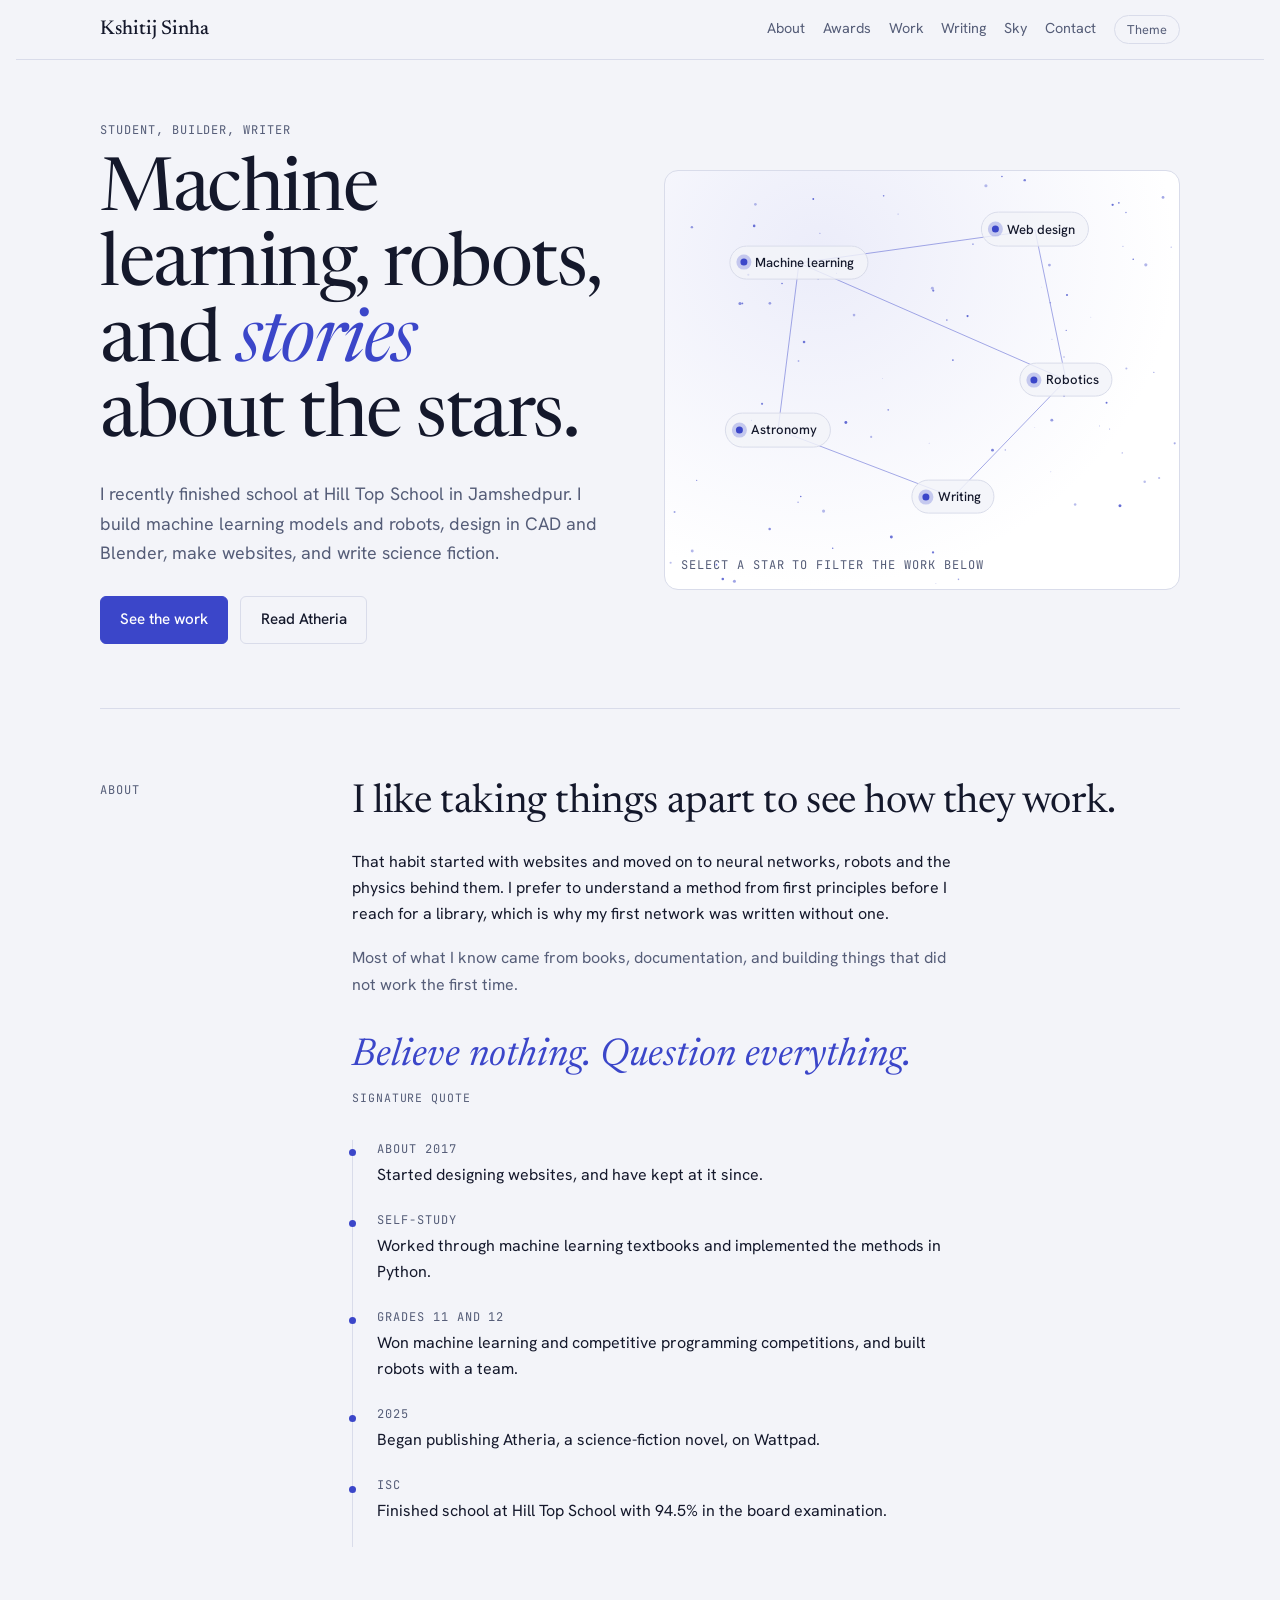
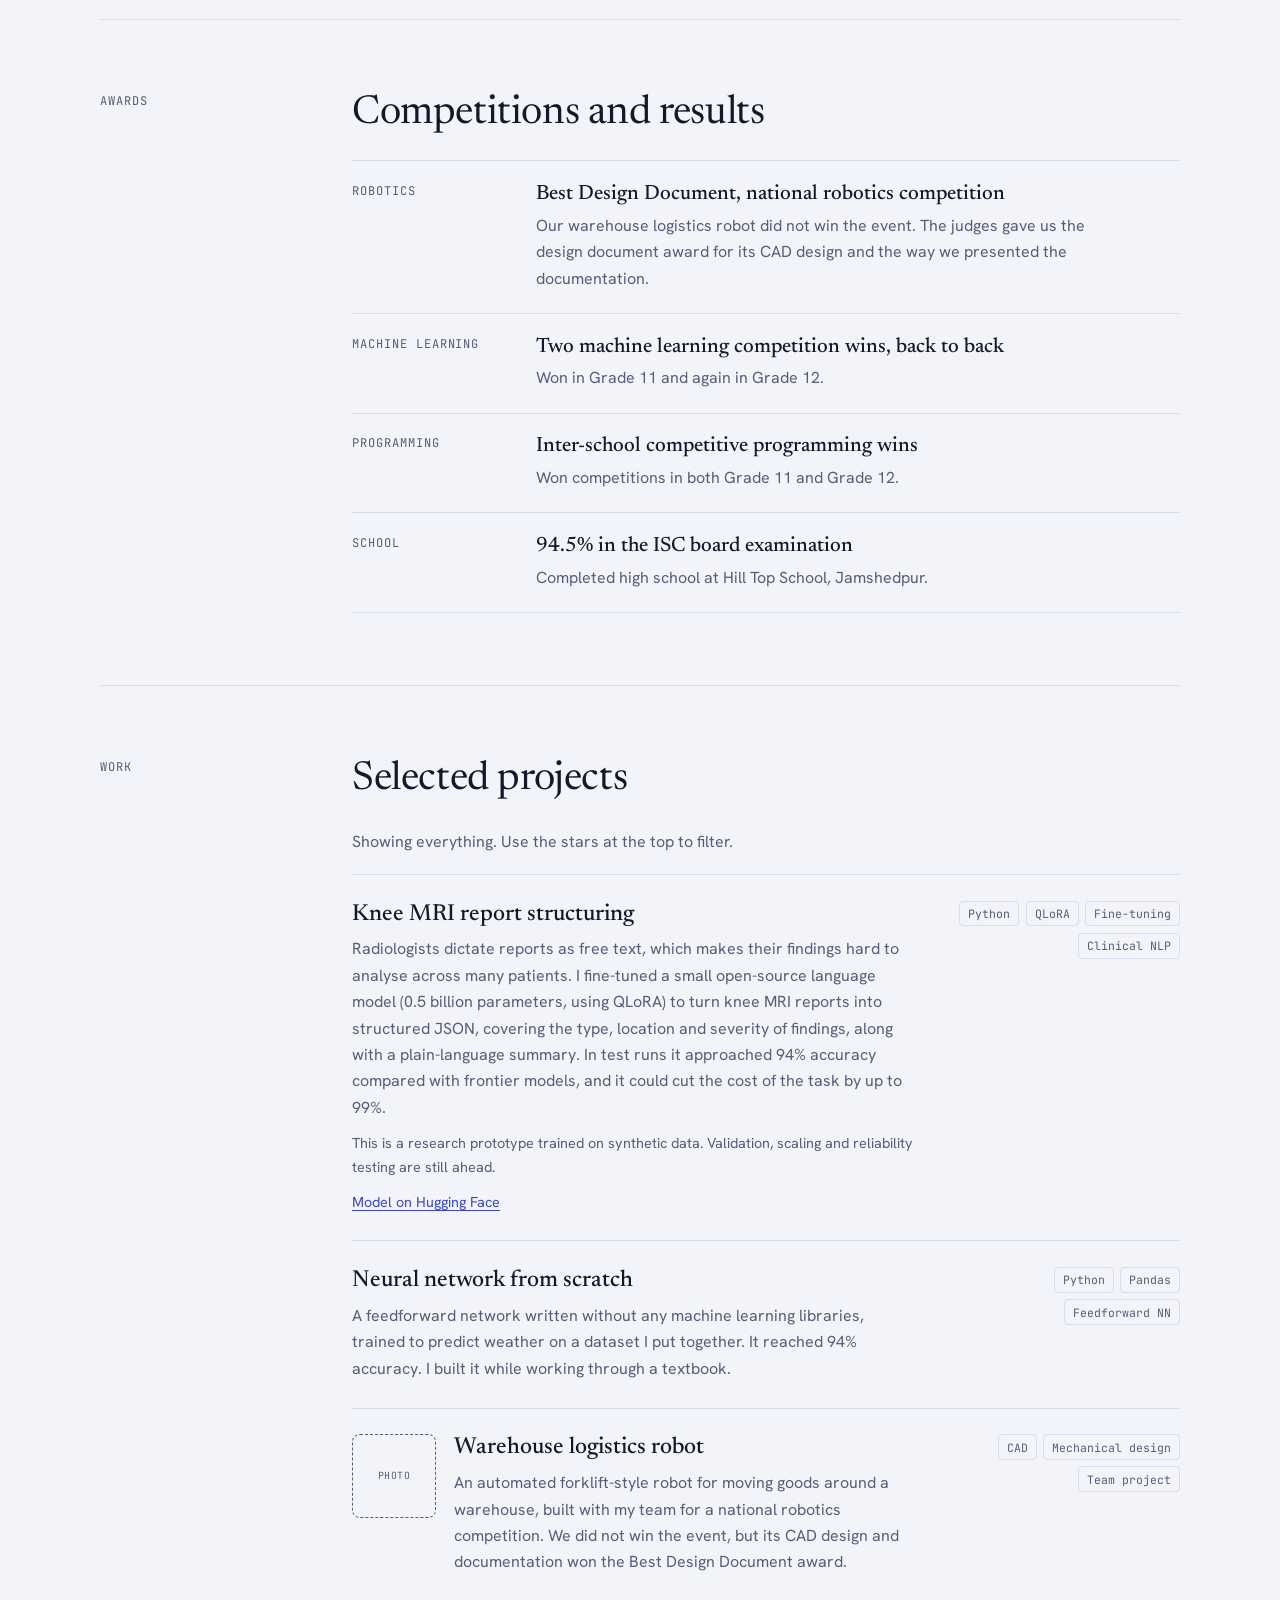
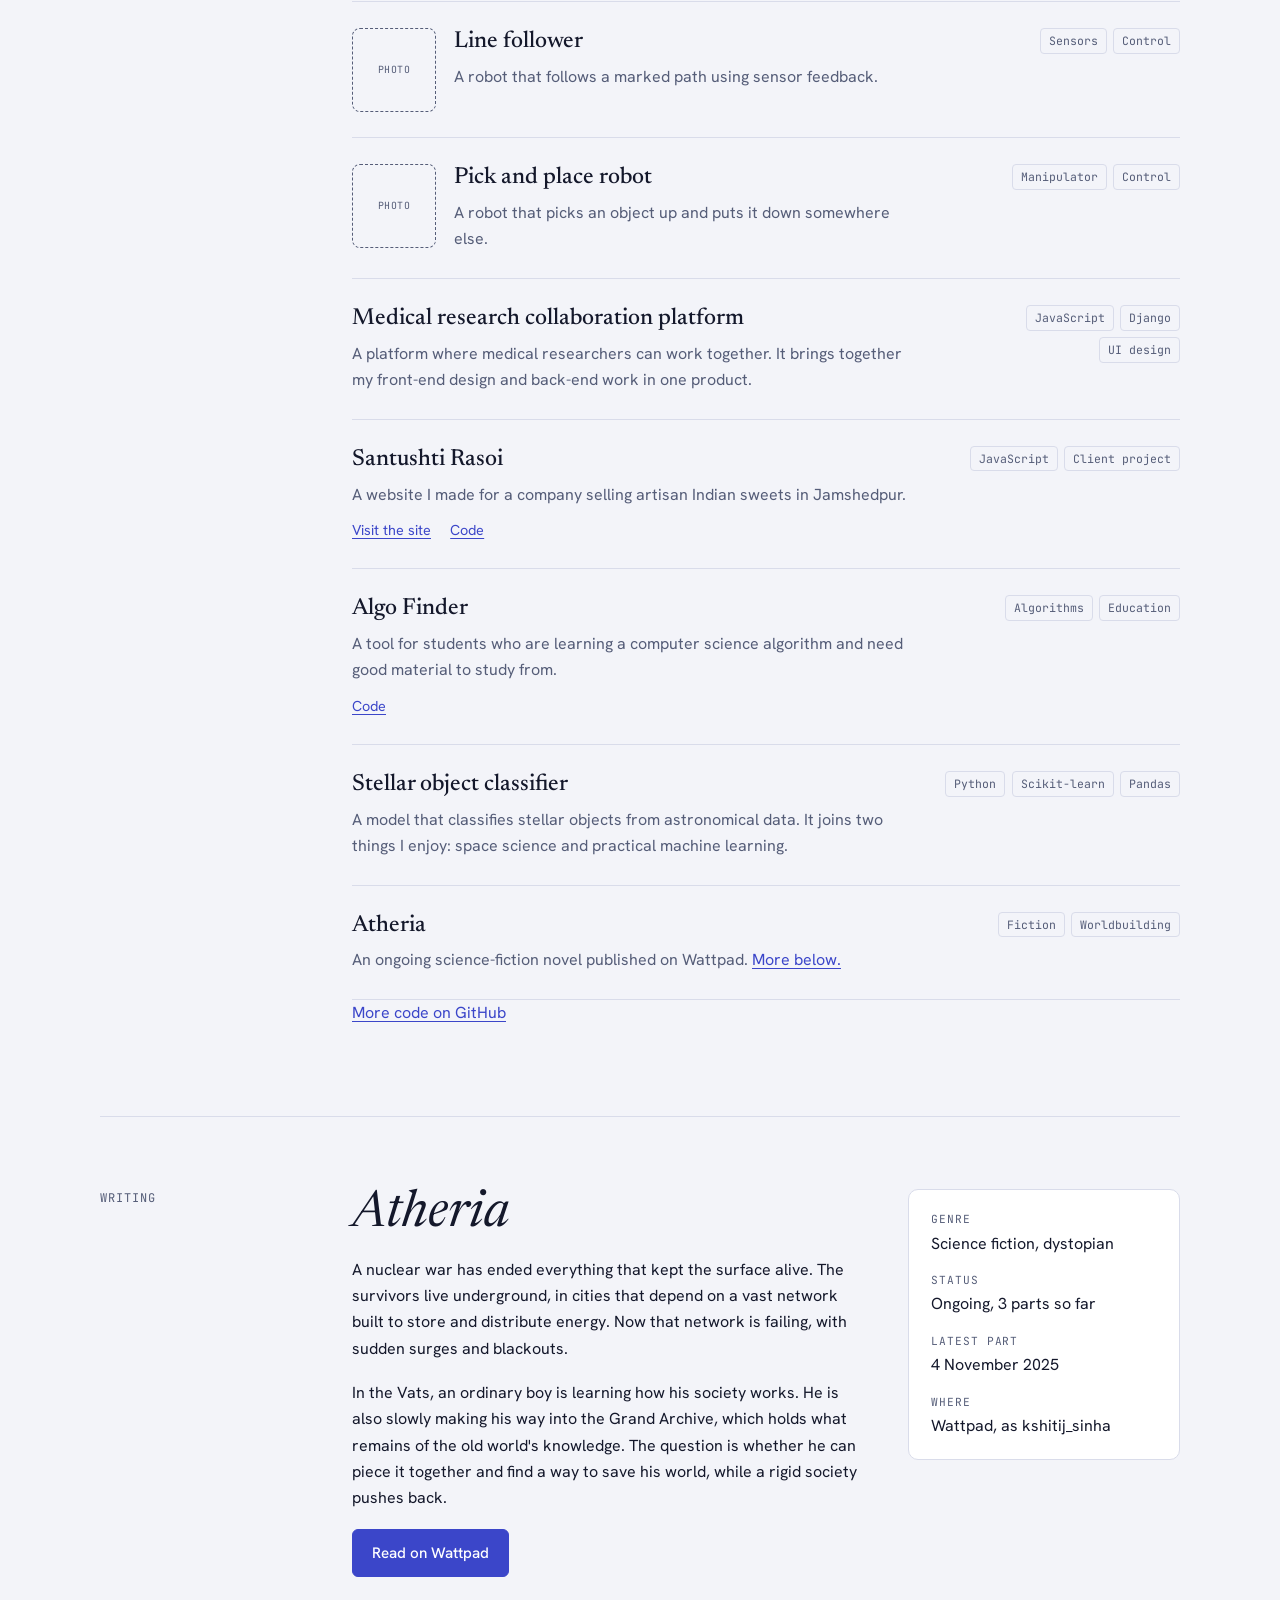
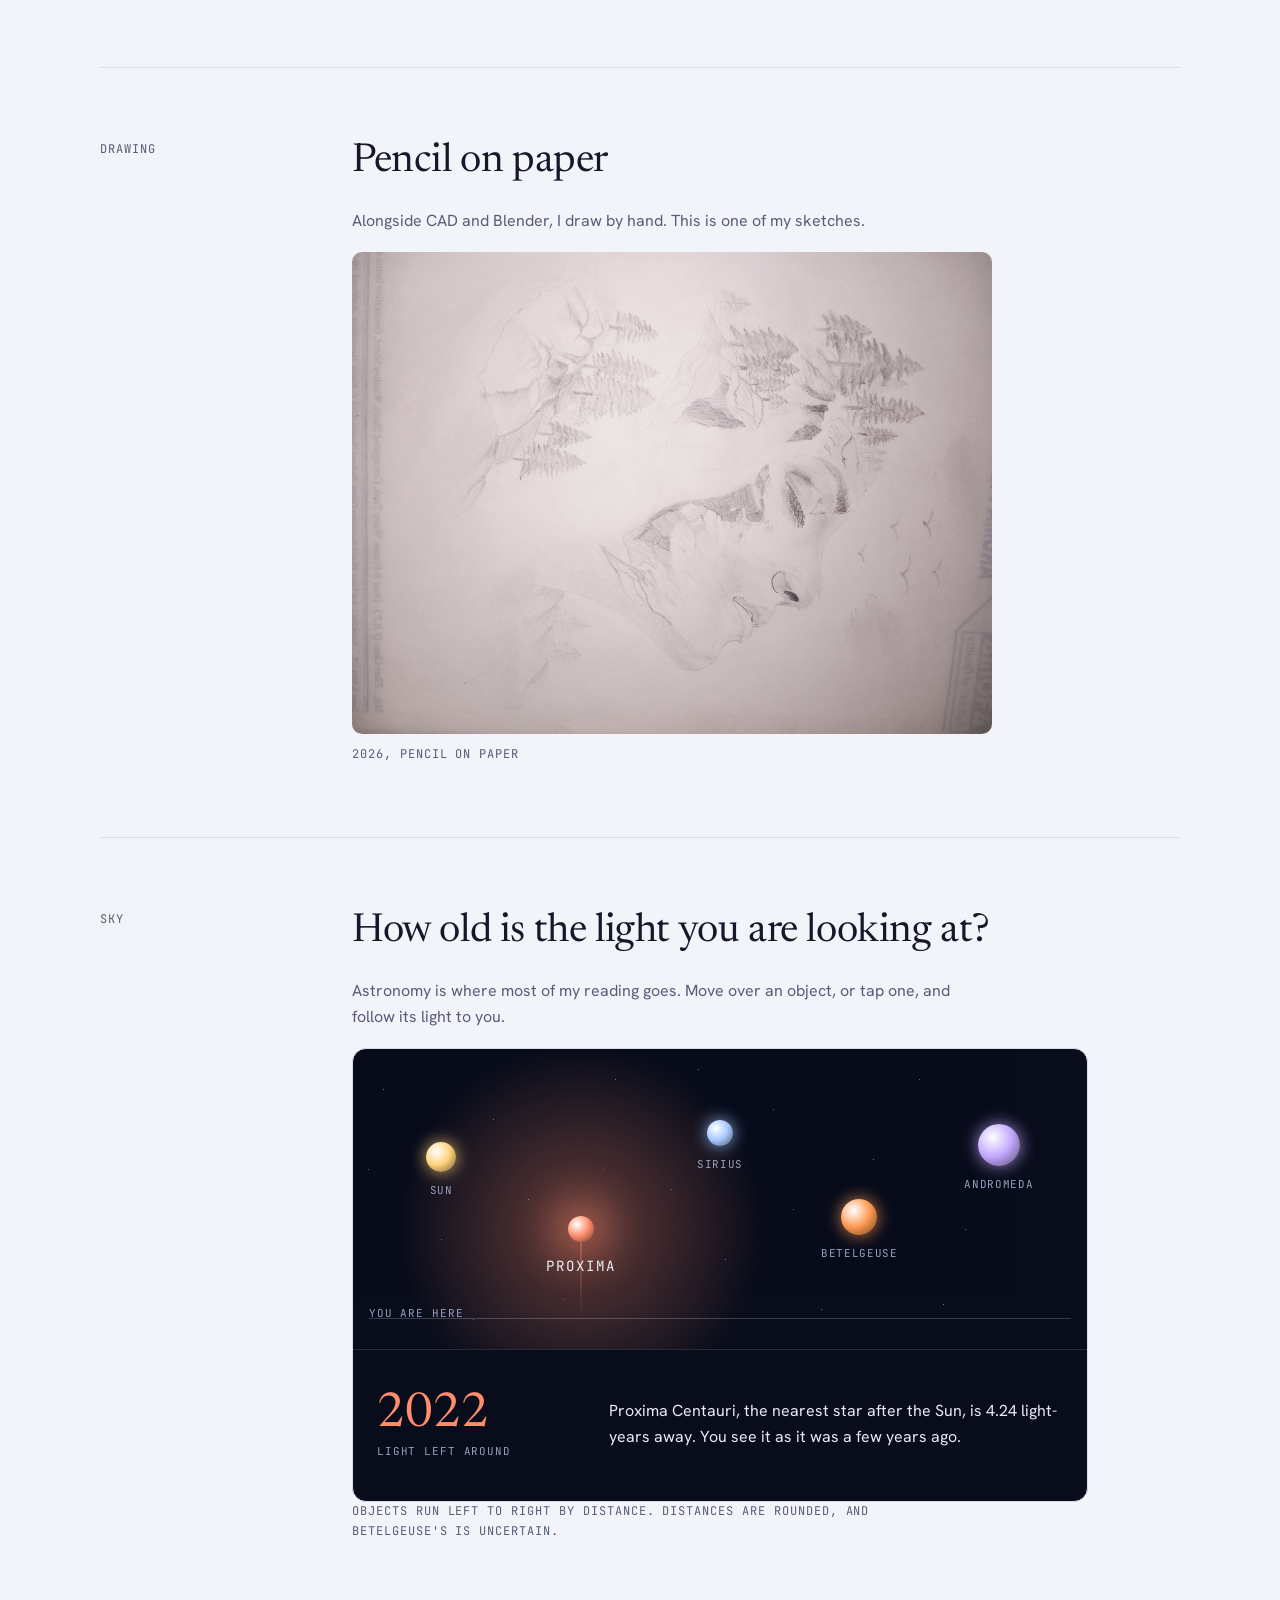
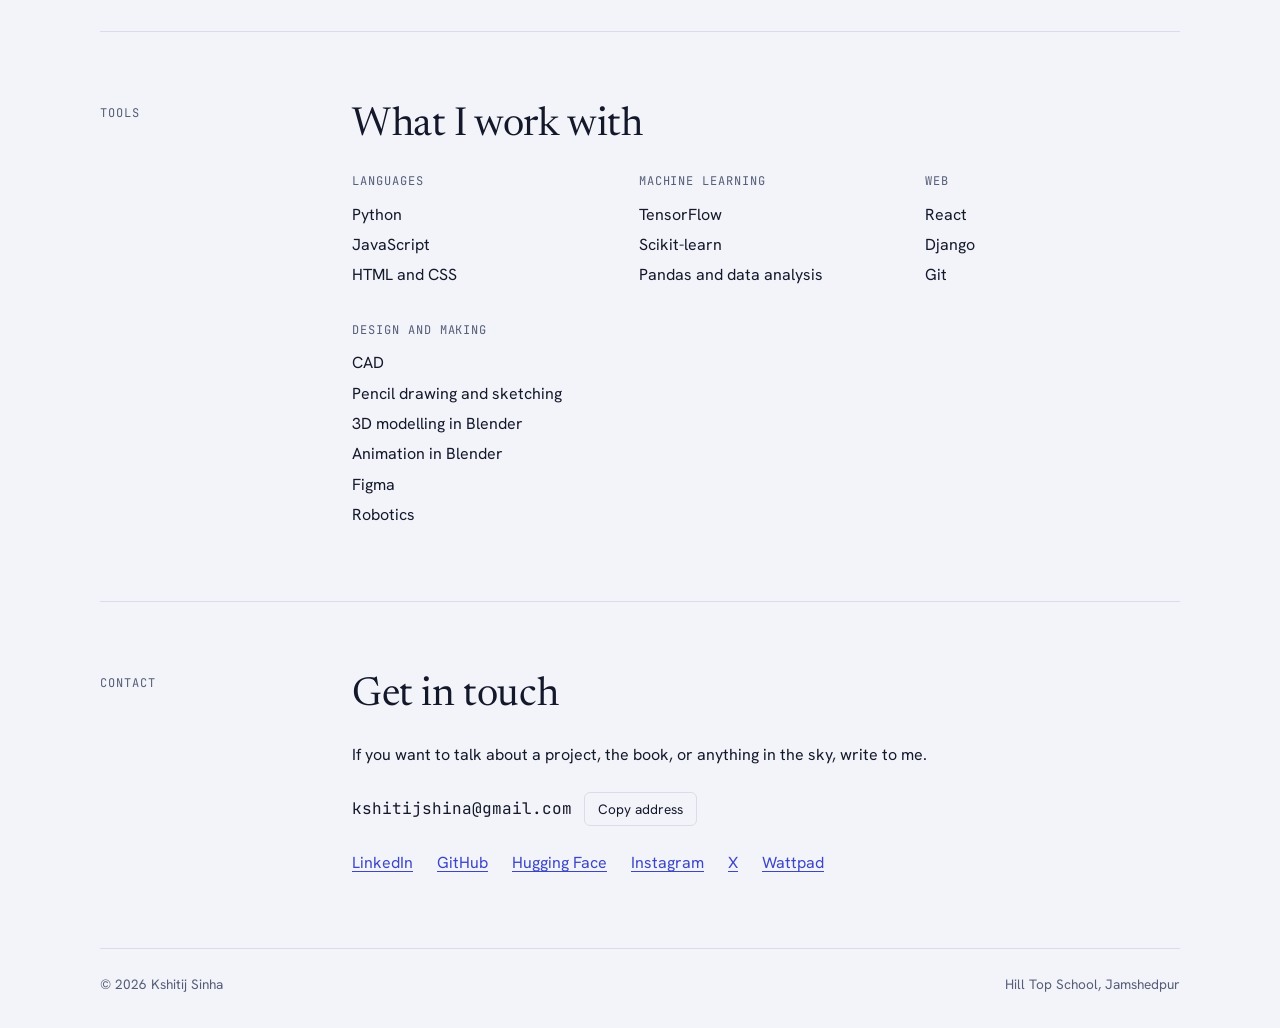
==== commit c70b9139: "." ====
--- a/index.html
+++ b/index.html
@@ -1,20 +1,4 @@
-<!DOCTYPE html>
-<html lang="en">
-<head>
-    <meta charset="UTF-8">
-    <meta name="viewport" content="width=device-width, initial-scale=1.0">
-    <title>Kshitij Sinha - Portfolio</title>
-    <style>
-        * {
-            margin: 0;
-            padding: 0;
-            box-sizing: border-box;
-        }
-
-        body {
-            font-family: -apple-system, BlinkMacSystemFont, 'Segoe UI', system-ui, sans-serif;
-            background: #0a0b0d;
-  <!doctype html><html><head><meta charset=utf8><meta name=viewport content="width=device-width,initial-scale=1,viewport-fit=cover"><style>:root{color-scheme:light;box-sizing:border-box;padding-top:env(safe-area-inset-top,0px);padding-bottom:env(safe-area-inset-bottom,0px)}html{scroll-padding-top:env(safe-area-inset-top,0px)}body{margin:0;padding:0;font:14px -apple-system,BlinkMacSystemFont,sans-serif;background:#fff;color:#000}img{max-width:100%}[hidden]:not([hidden=until-found i]){display:none!important}</style></head><body>
+<!doctype html><html><head><meta charset=utf8><meta name=viewport content="width=device-width,initial-scale=1,viewport-fit=cover"><style>:root{color-scheme:light;box-sizing:border-box;padding-top:env(safe-area-inset-top,0px);padding-bottom:env(safe-area-inset-bottom,0px)}html{scroll-padding-top:env(safe-area-inset-top,0px)}body{margin:0;padding:0;font:14px -apple-system,BlinkMacSystemFont,sans-serif;background:#fff;color:#000}img{max-width:100%}[hidden]:not([hidden=until-found i]){display:none!important}</style></head><body>
 <title>Kshitij Sinha</title>
 <meta name="claude:viewport-fit-sides" content="cover">
 <link rel="preconnect" href="https://fonts.googleapis.com">
@@ -861,1518 +845,4 @@
 })();
 </script>
 
-</body></html>          color: #ffffff;
-            overflow-x: hidden;
-            line-height: 1.6;
-        }
-
-        /* Navigation */
-        .navbar {
-            position: fixed;
-            top: 0;
-            width: 100%;
-            background: rgba(10, 11, 13, 0.95);
-            backdrop-filter: blur(20px);
-            z-index: 1000;
-            padding: 1rem 0;
-            border-bottom: 1px solid rgba(255, 255, 255, 0.1);
-        }
-
-        .nav-container {
-            max-width: 1200px;
-            margin: 0 auto;
-            padding: 0 2rem;
-            display: flex;
-            justify-content: space-between;
-            align-items: center;
-        }
-
-        .logo {
-            font-size: 1.5rem;
-            font-weight: 700;
-            background: linear-gradient(135deg, #667eea 0%, #764ba2 100%);
-            -webkit-background-clip: text;
-            -webkit-text-fill-color: transparent;
-            background-clip: text;
-        }
-
-        .nav-links {
-            display: flex;
-            list-style: none;
-            gap: 2rem;
-        }
-
-        .nav-links a {
-            color: #ffffff;
-            text-decoration: none;
-            font-weight: 500;
-            transition: all 0.3s ease;
-            position: relative;
-        }
-
-        .nav-links a:hover {
-            color: #667eea;
-        }
-
-        .nav-links a::after {
-            content: '';
-            position: absolute;
-            width: 0;
-            height: 2px;
-            bottom: -5px;
-            left: 50%;
-            background: linear-gradient(135deg, #667eea 0%, #764ba2 100%);
-            transition: all 0.3s ease;
-            transform: translateX(-50%);
-        }
-
-        .nav-links a:hover::after {
-            width: 100%;
-        }
-
-        /* Hero Section */
-        .hero {
-            min-height: 100vh;
-            display: flex;
-            align-items: center;
-            position: relative;
-            padding: 0 2rem;
-            background: radial-gradient(ellipse at center, rgba(102, 126, 234, 0.1) 0%, transparent 70%);
-        }
-
-        .hero-container {
-            max-width: 1200px;
-            margin: 0 auto;
-            display: grid;
-            grid-template-columns: 1fr 1fr;
-            gap: 4rem;
-            align-items: center;
-        }
-
-        .hero-content h1 {
-            font-size: 3.5rem;
-            font-weight: 700;
-            margin-bottom: 1rem;
-            background: linear-gradient(135deg, #ffffff 0%, #667eea 100%);
-            -webkit-background-clip: text;
-            -webkit-text-fill-color: transparent;
-            background-clip: text;
-            animation: fadeInUp 1s ease-out;
-        }
-
-        .hero-content .subtitle {
-            font-size: 1.25rem;
-            color: #a0a0a0;
-            margin-bottom: 2rem;
-            animation: fadeInUp 1s ease-out 0.2s both;
-        }
-
-        .hero-content .description {
-            font-size: 1.1rem;
-            color: #cccccc;
-            margin-bottom: 3rem;
-            line-height: 1.7;
-            animation: fadeInUp 1s ease-out 0.4s both;
-        }
-
-        .cta-buttons {
-            display: flex;
-            gap: 1rem;
-            animation: fadeInUp 1s ease-out 0.6s both;
-        }
-
-        .btn-primary {
-            background: linear-gradient(135deg, #667eea 0%, #764ba2 100%);
-            color: white;
-            padding: 1rem 2rem;
-            border: none;
-            border-radius: 10px;
-            font-size: 1rem;
-            font-weight: 600;
-            cursor: pointer;
-            transition: all 0.3s ease;
-            text-decoration: none;
-            display: inline-block;
-        }
-
-        .btn-primary:hover {
-            transform: translateY(-2px);
-            box-shadow: 0 10px 30px rgba(102, 126, 234, 0.3);
-        }
-
-        .btn-secondary {
-            background: transparent;
-            color: white;
-            padding: 1rem 2rem;
-            border: 2px solid rgba(255, 255, 255, 0.2);
-            border-radius: 10px;
-            font-size: 1rem;
-            font-weight: 600;
-            cursor: pointer;
-            transition: all 0.3s ease;
-            text-decoration: none;
-            display: inline-block;
-        }
-
-        .btn-secondary:hover {
-            border-color: #667eea;
-            color: #667eea;
-            transform: translateY(-2px);
-        }
-
-        .hero-visual {
-            position: relative;
-            height: 500px;
-            display: flex;
-            justify-content: center;
-            align-items: center;
-        }
-
-        .floating-card {
-            background: linear-gradient(135deg, rgba(255, 255, 255, 0.1) 0%, rgba(255, 255, 255, 0.05) 100%);
-            border: 1px solid rgba(255, 255, 255, 0.1);
-            border-radius: 20px;
-            padding: 2rem;
-            backdrop-filter: blur(20px);
-            animation: float 3s ease-in-out infinite;
-            width: 300px;
-            text-align: center;
-        }
-
-        .floating-card h3 {
-            color: #667eea;
-            margin-bottom: 1rem;
-        }
-
-        .mini-stats {
-            display: flex;
-            justify-content: space-around;
-            margin-top: 1rem;
-            font-size: 0.9rem;
-            opacity: 0.8;
-        }
-
-        /* About Section */
-        .about {
-            padding: 8rem 2rem;
-            background: linear-gradient(180deg, #0a0b0d 0%, #1a1b1e 100%);
-        }
-
-        .about-container {
-            max-width: 1200px;
-            margin: 0 auto;
-            text-align: center;
-        }
-
-        .section-title {
-            font-size: 2.5rem;
-            font-weight: 700;
-            margin-bottom: 2rem;
-            background: linear-gradient(135deg, #ffffff 0%, #667eea 100%);
-            -webkit-background-clip: text;
-            -webkit-text-fill-color: transparent;
-            background-clip: text;
-        }
-
-        .about-grid {
-            display: grid;
-            grid-template-columns: repeat(auto-fit, minmax(300px, 1fr));
-            gap: 3rem;
-            margin-top: 4rem;
-        }
-
-        .feature-card {
-            background: linear-gradient(135deg, rgba(255, 255, 255, 0.05) 0%, rgba(255, 255, 255, 0.02) 100%);
-            border: 1px solid rgba(255, 255, 255, 0.1);
-            border-radius: 20px;
-            padding: 2rem;
-            transition: all 0.3s ease;
-            cursor: pointer;
-        }
-
-        .feature-card:hover {
-            transform: translateY(-10px);
-            border-color: #667eea;
-            box-shadow: 0 20px 40px rgba(102, 126, 234, 0.1);
-        }
-
-        .feature-icon {
-            width: 60px;
-            height: 60px;
-            background: linear-gradient(135deg, #667eea 0%, #764ba2 100%);
-            border-radius: 15px;
-            display: flex;
-            align-items: center;
-            justify-content: center;
-            margin: 0 auto 1rem;
-            font-size: 1.5rem;
-        }
-
-        /* Skills Section */
-        .skills {
-            padding: 8rem 2rem;
-            background: #0a0b0d;
-        }
-
-        .skills-container {
-            max-width: 1200px;
-            margin: 0 auto;
-            text-align: center;
-        }
-
-        .skills-grid {
-            display: grid;
-            grid-template-columns: repeat(auto-fit, minmax(120px, 1fr));
-            gap: 2rem;
-            margin-top: 4rem;
-        }
-
-        .skill-item {
-            background: linear-gradient(135deg, rgba(255, 255, 255, 0.05) 0%, rgba(255, 255, 255, 0.02) 100%);
-            border: 1px solid rgba(255, 255, 255, 0.1);
-            border-radius: 15px;
-            padding: 1.5rem;
-            transition: all 0.3s ease;
-            cursor: pointer;
-        }
-
-        .skill-item:hover {
-            transform: translateY(-5px);
-            border-color: #667eea;
-        }
-
-        /* Projects Section */
-        .projects {
-            padding: 8rem 2rem;
-            background: linear-gradient(180deg, #0a0b0d 0%, #1a1b1e 100%);
-        }
-
-        /* Achievements Section */
-        .achievements {
-            padding: 8rem 2rem;
-            background: #0a0b0d;
-        }
-
-        .achievements-container {
-            max-width: 1200px;
-            margin: 0 auto;
-            text-align: center;
-        }
-
-        .achievements-grid {
-            display: grid;
-            grid-template-columns: repeat(auto-fit, minmax(280px, 1fr));
-            gap: 2rem;
-            margin: 4rem 0;
-        }
-
-        .achievement-card {
-            background: linear-gradient(135deg, rgba(255, 255, 255, 0.05) 0%, rgba(255, 255, 255, 0.02) 100%);
-            border: 1px solid rgba(255, 255, 255, 0.1);
-            border-radius: 20px;
-            padding: 2rem;
-            transition: all 0.3s ease;
-            cursor: pointer;
-            position: relative;
-            overflow: hidden;
-        }
-
-        .achievement-card::before {
-            content: '';
-            position: absolute;
-            top: 0;
-            left: -100%;
-            width: 100%;
-            height: 100%;
-            background: linear-gradient(90deg, transparent, rgba(102, 126, 234, 0.1), transparent);
-            transition: left 0.6s;
-        }
-
-        .achievement-card:hover::before {
-            left: 100%;
-        }
-
-        .achievement-card:hover {
-            transform: translateY(-10px) scale(1.02);
-            border-color: #667eea;
-            box-shadow: 0 20px 40px rgba(102, 126, 234, 0.2);
-        }
-
-        .achievement-icon {
-            font-size: 3rem;
-            margin-bottom: 1rem;
-        }
-
-        .achievement-year {
-            position: absolute;
-            top: 1rem;
-            right: 1rem;
-            background: rgba(102, 126, 234, 0.2);
-            color: #667eea;
-            padding: 0.25rem 0.75rem;
-            border-radius: 15px;
-            font-size: 0.875rem;
-            font-weight: 600;
-        }
-
-        .live-stats {
-            display: grid;
-            grid-template-columns: repeat(auto-fit, minmax(150px, 1fr));
-            gap: 2rem;
-            margin-top: 4rem;
-            padding: 2rem;
-            background: linear-gradient(135deg, rgba(255, 255, 255, 0.05) 0%, rgba(255, 255, 255, 0.02) 100%);
-            border: 1px solid rgba(255, 255, 255, 0.1);
-            border-radius: 20px;
-        }
-
-        .stat-item {
-            text-align: center;
-        }
-
-        .stat-number {
-            font-size: 3rem;
-            font-weight: 700;
-            background: linear-gradient(135deg, #667eea 0%, #764ba2 100%);
-            -webkit-background-clip: text;
-            -webkit-text-fill-color: transparent;
-            background-clip: text;
-            margin-bottom: 0.5rem;
-        }
-
-        .stat-label {
-            color: #a0a0a0;
-            font-size: 1rem;
-        }
-
-        /* Cosmos Section */
-        .cosmos-section {
-            padding: 8rem 2rem;
-            background: radial-gradient(ellipse at center, rgba(102, 126, 234, 0.1) 0%, #0a0b0d 70%);
-            position: relative;
-            overflow: hidden;
-        }
-
-        .cosmos-container {
-            max-width: 1200px;
-            margin: 0 auto;
-            text-align: center;
-        }
-
-        .cosmos-canvas {
-            position: relative;
-            height: 400px;
-            background: radial-gradient(circle, rgba(0, 0, 50, 0.3) 0%, transparent 70%);
-            border-radius: 20px;
-            margin: 2rem auto;
-            cursor: pointer;
-            overflow: hidden;
-        }
-
-        .planet, .star {
-            position: absolute;
-            font-size: 2rem;
-            cursor: pointer;
-            transition: all 0.3s ease;
-            animation: twinkle 2s ease-in-out infinite alternate;
-        }
-
-        .planet:hover, .star:hover {
-            transform: scale(1.5);
-            filter: brightness(1.5);
-        }
-
-        .planet:nth-child(1) { top: 20%; left: 10%; animation-delay: 0s; }
-        .star:nth-child(2) { top: 30%; right: 20%; animation-delay: 0.5s; }
-        .star:nth-child(3) { bottom: 40%; left: 30%; animation-delay: 1s; }
-        .planet:nth-child(4) { bottom: 20%; right: 10%; animation-delay: 1.5s; }
-        .star:nth-child(5) { top: 60%; left: 50%; animation-delay: 2s; }
-
-        .fact-display {
-            margin-top: 2rem;
-            padding: 1.5rem;
-            background: linear-gradient(135deg, rgba(255, 255, 255, 0.1) 0%, rgba(255, 255, 255, 0.05) 100%);
-            border: 1px solid rgba(255, 255, 255, 0.1);
-            border-radius: 15px;
-            min-height: 80px;
-            display: flex;
-            align-items: center;
-            justify-content: center;
-            font-size: 1.1rem;
-            color: #e0e0e0;
-            transition: all 0.3s ease;
-        }
-
-        @keyframes twinkle {
-            0% { opacity: 0.7; transform: scale(1); }
-            100% { opacity: 1; transform: scale(1.1); }
-        }
-
-        .projects-container {
-            max-width: 1200px;
-            margin: 0 auto;
-            text-align: center;
-        }
-
-        .projects-grid {
-            display: grid;
-            grid-template-columns: repeat(auto-fit, minmax(350px, 1fr));
-            gap: 3rem;
-            margin-top: 4rem;
-        }
-
-        .project-card {
-            background: linear-gradient(135deg, rgba(255, 255, 255, 0.05) 0%, rgba(255, 255, 255, 0.02) 100%);
-            border: 1px solid rgba(255, 255, 255, 0.1);
-            border-radius: 20px;
-            padding: 2rem;
-            transition: all 0.3s ease;
-            cursor: pointer;
-            text-align: left;
-        }
-
-        .project-card:hover {
-            transform: translateY(-10px);
-            border-color: #667eea;
-            box-shadow: 0 20px 40px rgba(102, 126, 234, 0.1);
-        }
-
-        .project-image {
-            width: 100%;
-            height: 200px;
-            background: linear-gradient(135deg, #667eea 0%, #764ba2 100%);
-            border-radius: 15px;
-            margin-bottom: 1.5rem;
-            display: flex;
-            align-items: center;
-            justify-content: center;
-            font-size: 3rem;
-            color: rgba(255, 255, 255, 0.8);
-        }
-
-        /* Contact Section */
-        .contact {
-            padding: 8rem 2rem;
-            background: #0a0b0d;
-        }
-
-        .contact-container {
-            max-width: 1200px;
-            margin: 0 auto;
-            text-align: center;
-        }
-
-        .contact-form {
-            max-width: 600px;
-            margin: 4rem auto 0;
-        }
-
-        .form-group {
-            margin-bottom: 2rem;
-            text-align: left;
-        }
-
-        .form-group label {
-            display: block;
-            margin-bottom: 0.5rem;
-            color: #a0a0a0;
-            font-weight: 500;
-        }
-
-        .form-group input,
-        .form-group textarea {
-            width: 100%;
-            padding: 1rem;
-            background: rgba(255, 255, 255, 0.05);
-            border: 1px solid rgba(255, 255, 255, 0.1);
-            border-radius: 10px;
-            color: white;
-            font-size: 1rem;
-            transition: all 0.3s ease;
-        }
-
-        .form-group input:focus,
-        .form-group textarea:focus {
-            outline: none;
-            border-color: #667eea;
-            box-shadow: 0 0 20px rgba(102, 126, 234, 0.1);
-        }
-
-        /* Footer */
-        .footer {
-            padding: 3rem 2rem;
-            background: #1a1b1e;
-            border-top: 1px solid rgba(255, 255, 255, 0.1);
-            text-align: center;
-        }
-
-        .social-links {
-            display: flex;
-            justify-content: center;
-            gap: 2rem;
-            margin-bottom: 2rem;
-        }
-
-        .social-link {
-            width: 50px;
-            height: 50px;
-            background: linear-gradient(135deg, rgba(255, 255, 255, 0.1) 0%, rgba(255, 255, 255, 0.05) 100%);
-            border: 1px solid rgba(255, 255, 255, 0.1);
-            border-radius: 15px;
-            display: flex;
-            align-items: center;
-            justify-content: center;
-            color: white;
-            text-decoration: none;
-            transition: all 0.3s ease;
-        }
-
-        .social-link:hover {
-            border-color: #667eea;
-            transform: translateY(-5px);
-        }
-
-        /* Animations */
-        @keyframes fadeInUp {
-            from {
-                opacity: 0;
-                transform: translateY(30px);
-            }
-            to {
-                opacity: 1;
-                transform: translateY(0);
-            }
-        }
-
-        @keyframes float {
-            0%, 100% { transform: translateY(0px); }
-            50% { transform: translateY(-20px); }
-        }
-
-        /* Scroll indicator */
-        .scroll-indicator {
-            position: fixed;
-            top: 0;
-            left: 0;
-            width: 0%;
-            height: 3px;
-            background: linear-gradient(135deg, #667eea 0%, #764ba2 100%);
-            z-index: 9999;
-            transition: width 0.1s ease;
-        }
-
-        /* Responsive */
-        @media (max-width: 768px) {
-            .hero-container {
-                grid-template-columns: 1fr;
-                gap: 2rem;
-                text-align: center;
-            }
-
-            .hero-content h1 {
-                font-size: 2.5rem;
-            }
-
-            .nav-links {
-                display: none;
-            }
-
-            .about-grid,
-            .projects-grid {
-                grid-template-columns: 1fr;
-            }
-
-            .cta-buttons {
-                flex-direction: column;
-                align-items: center;
-            }
-        }
-    </style>
-</head>
-<body>
-    <div class="scroll-indicator"></div>
-
-    <nav class="navbar">
-        <div class="nav-container">
-            <div class="logo">Kshitij Sinha</div>
-            <ul class="nav-links">
-                <li><a href="#home">Home</a></li>
-                <li><a href="#about">About</a></li>
-                <li><a href="#skills">Skills</a></li>
-                <li><a href="#achievements">Achievements</a></li>
-                <li><a href="#projects">Projects</a></li>
-                <li><a href="#contact">Contact</a></li>
-            </ul>
-        </div>
-    </nav>
-
-    <section id="home" class="hero">
-        <div class="hero-container">
-            <div class="hero-content">
-                <h1>Hi, I'm Kshitij Sinha</h1>
-                <p class="subtitle">CS Student • ML Enthusiast • Web Designer • Astrophile</p>
-                <p class="description">
-                    A Grade 12 student with 7+ years of web design experience and a deep passion for 
-                    computer science, machine learning, and the cosmos. I break down complex problems 
-                    into fundamental pieces and build rigorous solutions through analytical thinking 
-                    and self-directed learning.
-                </p>
-                <div class="cta-buttons">
-                    <a href="#projects" class="btn-primary">View My Work</a>
-                    <a href="#contact" class="btn-secondary">Get In Touch</a>
-                </div>
-            </div>
-            <div class="hero-visual">
-                <div class="floating-card">
-                    <h3>🧠 Self-Taught ML</h3>
-                    <p>7 years of web design + machine learning through self-study</p>
-                    <div class="mini-stats">
-                        <span>🌟 Grade 12</span>
-                        <span>🚀 7+ Years</span>
-                    </div>
-                </div>
-            </div>
-        </div>
-    </section>
-
-    <section id="about" class="about">
-        <div class="about-container">
-            <h2 class="section-title">My Journey & Expertise</h2>
-            <p style="font-size: 1.2rem; color: #a0a0a0; max-width: 800px; margin: 0 auto;">
-                From a curious Grade 12 student to a self-taught ML enthusiast with 7 years of web design experience. 
-                I approach every challenge with analytical thinking, breaking down complex problems into fundamental pieces.
-            </p>
-            
-            <div class="about-grid">
-                <div class="feature-card">
-                    <div class="feature-icon">🤖</div>
-                    <h3>Machine Learning</h3>
-                    <p>Self-taught through book study and hands-on experimentation with ML models and algorithms.</p>
-                </div>
-                
-                <div class="feature-card">
-                    <div class="feature-icon">🎨</div>
-                    <h3>Web Design (7+ Years)</h3>
-                    <p>Extensive experience in creating beautiful, functional web experiences with modern technologies.</p>
-                </div>
-                
-                <div class="feature-card">
-                    <div class="feature-icon">🔬</div>
-                    <h3>Physical Sciences</h3>
-                    <p>Deep fascination with physics, astronomy, and understanding the fundamental nature of our universe.</p>
-                </div>
-                
-                <div class="feature-card">
-                    <div class="feature-icon">🧩</div>
-                    <h3>Analytical Thinking</h3>
-                    <p>Breaking down complex problems into fundamental pieces and building structured, logical solutions.</p>
-                </div>
-            </div>
-        </div>
-    </section>
-
-    <section id="skills" class="skills">
-        <div class="skills-container">
-            <h2 class="section-title">Tech Stack</h2>
-            <p style="font-size: 1.2rem; color: #a0a0a0; max-width: 800px; margin: 0 auto;">
-                Technologies and tools I use to bring ideas to life
-            </p>
-            
-            <div class="skills-grid">
-                <div class="skill-item">
-                    <h4>Machine Learning</h4>
-                </div>
-                <div class="skill-item">
-                    <h4>Python</h4>
-                </div>
-                <div class="skill-item">
-                    <h4>JavaScript</h4>
-                </div>
-                <div class="skill-item">
-                    <h4>HTML/CSS</h4>
-                </div>
-                <div class="skill-item">
-                    <h4>React</h4>
-                </div>
-                <div class="skill-item">
-                    <h4>TensorFlow</h4>
-                </div>
-                <div class="skill-item">
-                    <h4>Scikit-learn</h4>
-                </div>
-                <div class="skill-item">
-                    <h4>Data Analysis</h4>
-                </div>
-                <div class="skill-item">
-                    <h4>Git</h4>
-                </div>
-                <div class="skill-item">
-                    <h4>Figma</h4>
-                </div>
-            </div>
-        </div>
-    </section>
-
-    <!-- Achievements Section -->
-    <section id="achievements" class="achievements">
-        <div class="achievements-container">
-            <h2 class="section-title">Achievements & Recognition</h2>
-            <p style="font-size: 1.2rem; color: #a0a0a0; max-width: 800px; margin: 0 auto;">
-                Milestones that showcase my dedication to learning and excellence in computer science
-            </p>
-            
-            <div class="achievements-grid">
-                <div class="achievement-card">
-                    <div class="achievement-icon">🏆</div>
-                    <h3>Self-Taught ML Enthusiast</h3>
-                    <p>Mastered machine learning concepts through independent study of advanced textbooks and practical implementation</p>
-                    <span class="achievement-year">2024</span>
-                </div>
-                
-                <div class="achievement-card">
-                    <div class="achievement-icon">🎯</div>
-                    <h3>7+ Years Web Design</h3>
-                    <p>Consistently developing web design skills since childhood, creating numerous projects and mastering modern frameworks</p>
-                    <span class="achievement-year">2017-2024</span>
-                </div>
-                
-                <div class="achievement-card">
-                    <div class="achievement-icon">⭐</div>
-                    <h3>Academic Excellence</h3>
-                    <p>Maintaining high academic standards while pursuing self-directed learning in computer science and physical sciences</p>
-                    <span class="achievement-year">2024</span>
-                </div>
-                
-                <div class="achievement-card">
-                    <div class="achievement-icon">🚀</div>
-                    <h3>Innovation Projects</h3>
-                    <p>Created multiple ML models and web applications, demonstrating practical application of theoretical knowledge</p>
-                    <span class="achievement-year">2023-2024</span>
-                </div>
-            </div>
-            
-            <!-- Live Stats Counter -->
-            <div class="live-stats">
-                <div class="stat-item">
-                    <div class="stat-number" data-target="7">0</div>
-                    <div class="stat-label">Years Experience</div>
-                </div>
-                <div class="stat-item">
-                    <div class="stat-number" data-target="25">0</div>
-                    <div class="stat-label">Projects Built</div>
-                </div>
-                <div class="stat-item">
-                    <div class="stat-number" data-target="10">0</div>
-                    <div class="stat-label">ML Models</div>
-                </div>
-                <div class="stat-item">
-                    <div class="stat-number" data-target="12">0</div>
-                    <div class="stat-label">Grade Level</div>
-                </div>
-            </div>
-        </div>
-    </section>
-
-    <!-- Interactive Cosmos Section (New Addictive Feature) -->
-    <section class="cosmos-section">
-        <div class="cosmos-container">
-            <h2 class="section-title">Explore the Cosmos</h2>
-            <p style="font-size: 1.2rem; color: #a0a0a0; max-width: 800px; margin: 0 auto 3rem;">
-                My interest in astronomy and the physical sciences. Click on the icons to discover fascinating facts!
-            </p>
-            <div class="cosmos-canvas" id="cosmosCanvas">
-                <div class="planet" data-fact="The universe is 13.8 billion years old">🪐</div>
-                <div class="star" data-fact="Stars are born in nebulae from collapsing gas clouds">⭐</div>
-                <div class="star" data-fact="Light from the nearest star takes 4.37 years to reach Earth">✨</div>
-                <div class="planet" data-fact="There are over 5,000 confirmed exoplanets">🌍</div>
-                <div class="star" data-fact="A black hole's gravity is so strong that not even light can escape">💫</div>
-            </div>
-            <div class="fact-display" id="factDisplay">Click on a celestial object to learn something amazing!</div>
-        </div>
-    </section>
-
-    <section id="projects" class="projects">
-        <div class="projects-container">
-            <h2 class="section-title">Featured Projects</h2>
-            <p style="font-size: 1.2rem; color: #a0a0a0; max-width: 800px; margin: 0 auto;">
-                A selection of projects that showcase my skills and passion for development
-            </p>
-            
-            <div class="projects-grid">
-                <div class="project-card">
-                    <div class="project-image">🧠</div>
-                    <h3>Custom Neural Network</h3>
-                    <p>Built a Neural Network from scratch without the use of any external libraries for weather prediction, achieving 94% accuracy on custom dataset. Self-taught through textbook implementation.</p>
-                    <div style="margin-top: 1rem; display: flex; gap: 0.5rem; flex-wrap: wrap;">
-                        <span style="background: rgba(102, 126, 234, 0.2); color: #667eea; padding: 0.25rem 0.75rem; border-radius: 15px; font-size: 0.875rem;">Python</span>
-                        <span style="background: rgba(102, 126, 234, 0.2); color: #667eea; padding: 0.25rem 0.75rem; border-radius: 15px; font-size: 0.875rem;">Pandas</span>
-                        <span style="background: rgba(102, 126, 234, 0.2); color: #667eea; padding: 0.25rem 0.75rem; border-radius: 15px; font-size: 0.875rem;">FNN</span>
-                    </div>
-                </div>
-                
-                <div class="project-card">
-                    <div class="project-image">🔬</div>
-                    <h3>Medical Research collaboration</h3>
-                    <p>A full-fledged Research collaboration platform for medical researchers, combines my web design and backend skills</p>
-                    <div style="margin-top: 1rem; display: flex; gap: 0.5rem; flex-wrap: wrap;">
-                        <span style="background: rgba(102, 126, 234, 0.2); color: #667eea; padding: 0.25rem 0.75rem; border-radius: 15px; font-size: 0.875rem;">JavaScript</span>
-                        <span style="background: rgba(102, 126, 234, 0.2); color: #667eea; padding: 0.25rem 0.75rem; border-radius: 15px; font-size: 0.875rem;">Django</span>
-                        <span style="background: rgba(102, 126, 234, 0.2); color: #667eea; padding: 0.25rem 0.75rem; border-radius: 15px; font-size: 0.875rem;">UI design</span>
-                    </div>
-                </div>
-                
-                <div class="project-card">
-                    <div class="project-image">🌟</div>
-                    <h3>Astronomy Data Analyzer</h3>
-                    <p>Machine learning model to classify stellar objects from astronomical data, combining my passion for space science with practical ML application.</p>
-                    <div style="margin-top: 1rem; display: flex; gap: 0.5rem; flex-wrap: wrap;">
-                        <span style="background: rgba(102, 126, 234, 0.2); color: #667eea; padding: 0.25rem 0.75rem; border-radius: 15px; font-size: 0.875rem;">Python</span>
-                        <span style="background: rgba(102, 126, 234, 0.2); color: #667eea; padding: 0.25rem 0.75rem; border-radius: 15px; font-size: 0.875rem;">Scikit-learn</span>
-                        <span style="background: rgba(102, 126, 234, 0.2); color: #667eea; padding: 0.25rem 0.75rem; border-radius: 15px; font-size: 0.875rem;">Pandas</span>
-                    </div>
-                </div>
-            </div>
-        </div>
-    </section>
-
-    <section id="contact" class="contact">
-        <div class="contact-container">
-            <h2 class="section-title">Let's Work Together</h2>
-            <p style="font-size: 1.2rem; color: #a0a0a0; max-width: 800px; margin: 0 auto;">
-                Ready to bring your next project to life? Let's discuss how we can create something amazing together.
-            </p>
-            
-            <form class="contact-form" id="contactForm">
-                <div class="form-group">
-                    <label for="name">Name</label>
-                    <input type="text" id="name" name="name" required>
-                </div>
-                
-                <div class="form-group">
-                    <label for="email">Email</label>
-                    <input type="email" id="email" name="email" required>
-                </div>
-                
-                <div class="form-group">
-                    <label for="subject">Subject</label>
-                    <input type="text" id="subject" name="subject" required>
-                </div>
-                
-                <div class="form-group">
-                    <label for="message">Message</label>
-                    <textarea id="message" name="message" rows="5" required></textarea>
-                </div>
-                
-                <button type="submit" class="btn-primary" style="width: 100%;">Send Message</button>
-            </form>
-        </div>
-    </section>
-
-    <footer class="footer">
-        <div class="social-links">
-            <a href="https://www.linkedin.com/in/kshitij-sinha-8630442b2/" class="social-link" target="_blank">💼</a>
-            <a href="https://github.com" class="social-link" target="_blank">💻</a>
-            <a href="mailto:kshitijshina@gmail.com" class="social-link">📧</a>
-            <a href="https://x.com/Kshitij14616111" class="social-link" target="_blank">🐦</a>
-        </div>
-        <p style="color: #a0a0a0;">&copy; 2025 Kshitij Sinha. All rights reserved.</p>
-    </footer>
-
-    <script>
-        // Smooth scrolling for navigation links
-        document.querySelectorAll('a[href^="#"]').forEach(anchor => {
-            anchor.addEventListener('click', function (e) {
-                e.preventDefault();
-                const target = document.querySelector(this.getAttribute('href'));
-                if (target) {
-                    target.scrollIntoView({
-                        behavior: 'smooth',
-                        block: 'start'
-                    });
-                }
-            });
-        });
-
-        // Scroll progress indicator
-        function updateScrollIndicator() {
-            const winScroll = document.body.scrollTop || document.documentElement.scrollTop;
-            const height = document.documentElement.scrollHeight - document.documentElement.clientHeight;
-            const scrolled = (winScroll / height) * 100;
-            document.querySelector('.scroll-indicator').style.width = scrolled + '%';
-        }
-
-        window.addEventListener('scroll', updateScrollIndicator);
-
-        // Intersection Observer for animations
-        const observerOptions = {
-            threshold: 0.1,
-            rootMargin: '0px 0px -50px 0px'
-        };
-
-        const observer = new IntersectionObserver((entries) => {
-            entries.forEach(entry => {
-                if (entry.isIntersecting) {
-                    entry.target.style.opacity = '1';
-                    entry.target.style.transform = 'translateY(0)';
-                }
-            });
-        }, observerOptions);
-
-        // Observe elements for animation
-        document.querySelectorAll('.feature-card, .skill-item, .project-card').forEach(el => {
-            el.style.opacity = '0';
-            el.style.transform = 'translateY(30px)';
-            el.style.transition = 'all 0.6s ease';
-            observer.observe(el);
-        });
-
-        // Form handling
-        document.getElementById('contactForm').addEventListener('submit', function(e) {
-            e.preventDefault();
-            
-            // Simple form validation and feedback
-            const formData = new FormData(this);
-            const button = e.target.querySelector('button[type="submit"]');
-            const originalText = button.textContent;
-            
-            button.textContent = 'Sending...';
-            button.disabled = true;
-            
-            // Simulate form submission (replace with actual form handling)
-            setTimeout(() => {
-                button.textContent = 'Message Sent!';
-                button.style.background = 'linear-gradient(135deg, #4CAF50 0%, #45a049 100%)';
-                
-                // Reset form
-                this.reset();
-                
-                setTimeout(() => {
-                    button.textContent = originalText;
-                    button.style.background = 'linear-gradient(135deg, #667eea 0%, #764ba2 100%)';
-                    button.disabled = false;
-                }, 2000);
-            }, 1000);
-        });
-
-        // Navbar background on scroll
-        window.addEventListener('scroll', () => {
-            const navbar = document.querySelector('.navbar');
-            if (window.scrollY > 100) {
-                navbar.style.background = 'rgba(10, 11, 13, 0.95)';
-                navbar.style.backdropFilter = 'blur(20px)';
-            } else {
-                navbar.style.background = 'rgba(10, 11, 13, 0.95)';
-                navbar.style.backdropFilter = 'blur(20px)';
-            }
-        });
-
-        // Parallax effect for hero section
-        window.addEventListener('scroll', () => {
-            const scrolled = window.pageYOffset;
-            const parallaxElements = document.querySelectorAll('.floating-card');
-            
-            parallaxElements.forEach(element => {
-                const speed = 0.5;
-                element.style.transform = `translateY(${scrolled * speed}px)`;
-            });
-        });
-
-        // Add hover effects to cards
-        document.querySelectorAll('.feature-card, .project-card, .skill-item').forEach(card => {
-            card.addEventListener('mouseenter', function() {
-                this.style.transform = 'translateY(-10px) scale(1.02)';
-            });
-            
-            card.addEventListener('mouseleave', function() {
-                this.style.transform = 'translateY(0) scale(1)';
-            });
-        });
-
-        // Typing effect for hero title
-        function typeWriter(element, text, speed = 100) {
-            let i = 0;
-            element.innerHTML = '';
-            
-            function type() {
-                if (i < text.length) {
-                    element.innerHTML += text.charAt(i);
-                    i++;
-                    setTimeout(type, speed);
-                }
-            }
-            type();
-        }
-
-        // Initialize typing effect when page loads
-        window.addEventListener('load', () => {
-            const heroTitle = document.querySelector('.hero-content h1');
-            const originalText = heroTitle.textContent;
-            typeWriter(heroTitle, originalText, 80);
-        });
-
-        // Add dynamic gradient background
-        function createFloatingShapes() {
-            const shapes = document.createElement('div');
-            shapes.style.cssText = `
-                position: fixed;
-                top: 0;
-                left: 0;
-                width: 100%;
-                height: 100%;
-                pointer-events: none;
-                z-index: -1;
-            `;
-
-            for (let i = 0; i < 5; i++) {
-                const shape = document.createElement('div');
-                shape.style.cssText = `
-                    position: absolute;
-                    width: ${Math.random() * 300 + 100}px;
-                    height: ${Math.random() * 300 + 100}px;
-                    background: radial-gradient(circle, rgba(102, 126, 234, 0.1) 0%, transparent 70%);
-                    border-radius: 50%;
-                    top: ${Math.random() * 100}vh;
-                    left: ${Math.random() * 100}vw;
-                    animation: floatRandom ${5 + Math.random() * 10}s ease-in-out infinite;
-                `;
-                shapes.appendChild(shape);
-            }
-
-            document.body.appendChild(shapes);
-        }
-
-        // Add floating animation keyframes
-        const style = document.createElement('style');
-        style.textContent = `
-            @keyframes floatRandom {
-                0%, 100% { 
-                    transform: translate(0, 0) rotate(0deg); 
-                }
-                25% { 
-                    transform: translate(30px, -30px) rotate(90deg); 
-                }
-                50% { 
-                    transform: translate(-20px, 20px) rotate(180deg); 
-                }
-                75% { 
-                    transform: translate(20px, -10px) rotate(270deg); 
-                }
-            }
-        `;
-        document.head.appendChild(style);
-
-        // Initialize floating shapes
-        createFloatingShapes();
-
-        // Add particle effect on button hover
-        function createParticles(event) {
-            const button = event.target;
-            const rect = button.getBoundingClientRect();
-            
-            for (let i = 0; i < 10; i++) {
-                const particle = document.createElement('div');
-                particle.style.cssText = `
-                    position: absolute;
-                    width: 4px;
-                    height: 4px;
-                    background: #667eea;
-                    border-radius: 50%;
-                    pointer-events: none;
-                    z-index: 1000;
-                    left: ${rect.left + rect.width/2}px;
-                    top: ${rect.top + rect.height/2}px;
-                `;
-                
-                document.body.appendChild(particle);
-                
-                const angle = (Math.PI * 2 * i) / 10;
-                const distance = 50;
-                const endX = rect.left + rect.width/2 + Math.cos(angle) * distance;
-                const endY = rect.top + rect.height/2 + Math.sin(angle) * distance;
-                
-                particle.animate([
-                    { transform: 'translate(0, 0) scale(1)', opacity: 1 },
-                    { transform: `translate(${endX - (rect.left + rect.width/2)}px, ${endY - (rect.top + rect.height/2)}px) scale(0)`, opacity: 0 }
-                ], {
-                    duration: 800,
-                    easing: 'cubic-bezier(0.25, 0.46, 0.45, 0.94)'
-                }).onfinish = () => particle.remove();
-            }
-        }
-
-        // Add particle effects to buttons
-        document.querySelectorAll('.btn-primary, .btn-secondary').forEach(button => {
-            button.addEventListener('click', createParticles);
-        });
-
-        // Add section highlighting in navbar
-        const sections = document.querySelectorAll('section');
-        const navLinks = document.querySelectorAll('.nav-links a');
-
-        window.addEventListener('scroll', () => {
-            let current = '';
-            sections.forEach(section => {
-                const sectionTop = section.offsetTop;
-                const sectionHeight = section.clientHeight;
-                if (scrollY >= sectionTop - 200) {
-                    current = section.getAttribute('id');
-                }
-            });
-
-            navLinks.forEach(link => {
-                link.classList.remove('active');
-                if (link.getAttribute('href').includes(current)) {
-                    link.classList.add('active');
-                }
-            });
-        });
-
-        // Add active state styling for nav links
-        const navStyle = document.createElement('style');
-        navStyle.textContent = `
-            .nav-links a.active {
-                color: #667eea;
-            }
-            .nav-links a.active::after {
-                width: 100%;
-            }
-        `;
-        document.head.appendChild(navStyle);
-
-        // Mobile menu toggle (for future enhancement)
-        function createMobileMenu() {
-            const navbar = document.querySelector('.nav-container');
-            const hamburger = document.createElement('button');
-            hamburger.innerHTML = '☰';
-            hamburger.style.cssText = `
-                display: none;
-                background: none;
-                border: none;
-                color: white;
-                font-size: 1.5rem;
-                cursor: pointer;
-            `;
-
-            // Add mobile styles
-            const mobileStyle = document.createElement('style');
-            mobileStyle.textContent = `
-                @media (max-width: 768px) {
-                    .mobile-menu-btn {
-                        display: block !important;
-                    }
-                    .nav-links {
-                        position: absolute;
-                        top: 100%;
-                        left: 0;
-                        width: 100%;
-                        background: rgba(10, 11, 13, 0.95);
-                        backdrop-filter: blur(20px);
-                        flex-direction: column;
-                        padding: 2rem;
-                        transform: translateY(-100%);
-                        opacity: 0;
-                        transition: all 0.3s ease;
-                    }
-                    .nav-links.active {
-                        display: flex !important;
-                        transform: translateY(0);
-                        opacity: 1;
-                    }
-                }
-            `;
-            document.head.appendChild(mobileStyle);
-
-            hamburger.className = 'mobile-menu-btn';
-            hamburger.addEventListener('click', () => {
-                const navLinks = document.querySelector('.nav-links');
-                navLinks.classList.toggle('active');
-                hamburger.innerHTML = navLinks.classList.contains('active') ? '✕' : '☰';
-            });
-
-            navbar.appendChild(hamburger);
-        }
-
-        createMobileMenu();
-    </script>
-    <script>
-        // Cosmos interaction
-                document.querySelectorAll('.planet, .star').forEach(object => {
-                    object.addEventListener('click', function() {
-                        const fact = this.getAttribute('data-fact');
-                        const factDisplay = document.getElementById('factDisplay');
-                        
-                        factDisplay.style.transform = 'scale(0.9)';
-                        factDisplay.style.opacity = '0.5';
-                        
-                        setTimeout(() => {
-                            factDisplay.textContent = fact;
-                            factDisplay.style.transform = 'scale(1)';
-                            factDisplay.style.opacity = '1';
-                            factDisplay.style.background = 'linear-gradient(135deg, rgba(102, 126, 234, 0.2) 0%, rgba(118, 75, 162, 0.2) 100%)';
-                        }, 150);
-                        
-                        // Add sparkle effect
-                        this.style.filter = 'brightness(2) drop-shadow(0 0 20px #667eea)';
-                        setTimeout(() => {
-                            this.style.filter = '';
-                        }, 300);
-                    });
-                });
-        
-                // Animated counter for stats
-                function animateCounter(element, target, duration = 2000) {
-                    let start = 0;
-                    const increment = target / (duration / 16);
-                    const timer = setInterval(() => {
-                        start += increment;
-                        element.textContent = Math.floor(start);
-                        if (start >= target) {
-                            element.textContent = target;
-                            clearInterval(timer);
-                        }
-                    }, 16);
-                }
-        
-                // Intersection observer for stats animation
-                const statsObserver = new IntersectionObserver((entries) => {
-                    entries.forEach(entry => {
-                        if (entry.isIntersecting) {
-                            const statNumbers = entry.target.querySelectorAll('.stat-number');
-                            statNumbers.forEach(stat => {
-                                 const target = parseInt(stat.getAttribute('data-target'));
-                                animateCounter(stat, target);
-                            });
-                            statsObserver.unobserve(entry.target);
-                        }
-                    });
-                }, { threshold: 0.5 });
-        
-                // Observe stats section
-                const statsSection = document.querySelector('.live-stats');
-                if (statsSection) {
-                    statsObserver.observe(statsSection);
-                }
-        
-                // Achievement cards staggered animation
-                const achievementObserver = new IntersectionObserver((entries) => {
-                    entries.forEach((entry, index) => {
-                        if (entry.isIntersecting) {
-                            setTimeout(() => {
-                                entry.target.style.opacity = '1';
-                                entry.target.style.transform = 'translateY(0) scale(1)';
-                            }, index * 200);
-                        }
-                    });
-                }, { threshold: 0.1 });
-        
-                document.querySelectorAll('.achievement-card').forEach((card, index) => {
-                    card.style.opacity = '0';
-                    card.style.transform = 'translateY(50px) scale(0.9)';
-                    card.style.transition = `all 0.6s ease ${index * 0.1}s`;
-                    achievementObserver.observe(card);
-                });
-        
-                // Easter egg: code for special animation
-                let EasterCode = [];
-                const EasterSequence = ['KeyK', 'KeyS', 'KeyH', 'KeyI', 'KeyT', 'KeyI', 'KeyJ'];
-        
-                document.addEventListener('keydown', (e) => {
-                    EasterCode.push(e.code);
-                    if (EasterCode.length > EasterSequence.length) {
-                        EasterCode.shift();
-                    }
-                    
-                    if (EasterCode.join('') === EasterSequence.join('')) {
-                        triggerSpecialAnimation();
-                        EasterCode = [];
-                    }
-                });
-        
-                function triggerSpecialAnimation() {
-                    // Create rainbow text effect
-                    const title = document.querySelector('.hero-content h1');
-                    title.style.animation = 'rainbow 2s ease-in-out';
-                    
-                    // Add rainbow keyframes
-                    const rainbowStyle = document.createElement('style');
-                    rainbowStyle.textContent = `
-                        @keyframes rainbow {
-                            0% { color: #ff0000; }
-                            16% { color: #ff8000; }
-                            33% { color: #ffff00; }
-                            50% { color: #00ff00; }
-                            66% { color: #0080ff; }
-                            83% { color: #8000ff; }
-                            100% { color: #ff0080; }
-                        }
-                    `;
-                    document.head.appendChild(rainbowStyle);
-                    
-                    // Trigger particle explosion
-                    createMassiveParticleExplosion();
-                    
-                    setTimeout(() => {
-                        title.style.animation = '';
-                        document.head.removeChild(rainbowStyle);
-                    }, 2000);
-                }
-        
-                function createMassiveParticleExplosion() {
-                    const colors = ['#ff0000', '#ff8000', '#ffff00', '#00ff00', '#0080ff', '#8000ff'];
-                    
-                    for (let i = 0; i < 100; i++) {
-                        const particle = document.createElement('div');
-                        particle.style.cssText = `
-                            position: fixed;
-                            width: 100px;
-                            height: 100px;
-                            background: ${colors[Math.floor(Math.random() * colors.length)]};
-                            border-radius: 50%;
-                            pointer-events: none;
-                            z-index: 10000;
-                            left: 50vw;
-                            top: 50vh;
-                        `;
-                        
-                        document.body.appendChild(particle);
-                        
-                        const angle = (Math.PI * 2 * i) / 50;
-                        const distance = Math.random() * 300 + 100;
-                        const duration = Math.random() * 1000 + 1000;
-                        
-                        particle.animate([
-                            { transform: 'translate(-50%, -50%) scale(1)', opacity: 1 },
-                            { 
-                                transform: `translate(${Math.cos(angle) * distance - 50}%, ${Math.sin(angle) * distance - 50}%) scale(0)`, 
-                                opacity: 0 
-                            }
-                        ], {
-                            duration: duration,
-                            easing: 'cubic-bezier(0.25, 0.46, 0.45, 0.94)'
-                        }).onfinish = () => particle.remove();
-                    }
-                }
-        
-                // Mouse trail effect
-                let mouseTrail = [];
-                document.addEventListener('mousemove', (e) => {
-                    mouseTrail.push({ x: e.clientX, y: e.clientY, time: Date.now() });
-                    
-                    // Keep only recent points
-                    mouseTrail = mouseTrail.filter(point => Date.now() - point.time < 500);
-                    
-                    // Create trail particle occasionally
-                    if (Math.random() < 0.1) {
-                        createTrailParticle(e.clientX, e.clientY);
-                    }
-                });
-        
-                function createTrailParticle(x, y) {
-                    const particle = document.createElement('div');
-                    particle.style.cssText = `
-                        position: fixed;
-                        width: 4px;
-                        height: 4px;
-                        background: rgba(102, 126, 234, 0.6);
-                        border-radius: 50%;
-                        pointer-events: none;
-                        z-index: 1000;
-                        left: ${x}px;
-                        top: ${y}px;
-                    `;
-                    
-                    document.body.appendChild(particle);
-                    
-                    particle.animate([
-                        { opacity: 0.6, transform: 'scale(1)' },
-                        { opacity: 0, transform: 'scale(0)' }
-                    ], {
-                        duration: 500,
-                        easing: 'ease-out'
-                    }).onfinish = () => particle.remove();
-                }
-        
-                // Progressive loading simulation
-                function createLoadingSequence() {
-                    const sections = ['about', 'skills', 'achievements', 'projects', 'contact'];
-                    sections.forEach((sectionId, index) => {
-                        const section = document.getElementById(sectionId);
-                        if (section) {
-                            section.style.opacity = '0';
-                            section.style.transform = 'translateY(50px)';
-                            
-                            setTimeout(() => {
-                                section.style.transition = 'all 1s ease';
-                                section.style.opacity = '1';
-                                section.style.transform = 'translateY(0)';
-                            }, (index + 1) * 300);
-                        }
-                    });
-                }
-        
-                // Initialize progressive loading on page load
-                window.addEventListener('load', () => {
-                    setTimeout(createLoadingSequence, 500);
-                });
-        
-                // Scroll-triggered sound effect simulation (visual feedback)
-                function createScrollFeedback() {
-                    const scrollIndicator = document.querySelector('.scroll-indicator');
-                    let lastScrollTime = 0;
-                    
-                    window.addEventListener('scroll', () => {
-                        const now = Date.now();
-                        if (now - lastScrollTime > 100) {
-                            scrollIndicator.style.boxShadow = '0 0 20px rgba(102, 126, 234, 0.8)';
-                            setTimeout(() => {
-                                scrollIndicator.style.boxShadow = '';
-                            }, 100);
-                            lastScrollTime = now;
-                        }
-                    });
-                }
-        
-                createScrollFeedback();
-        
-                // Theme switcher (hidden feature)
-                let clickCount = 0;
-                document.querySelector('.logo').addEventListener('click', () => {
-                    clickCount++;
-                    if (clickCount === 5) {
-                        toggleTheme();
-                        clickCount = 0;
-                    }
-                });
-        
-                function toggleTheme() {
-                    const body = document.body;
-                    const isLight = body.classList.contains('light-theme');
-                    
-                    if (isLight) {
-                        body.classList.remove('light-theme');
-                    } else {
-                        body.classList.add('light-theme');
-                        // Add light theme styles
-                        const lightStyle = document.createElement('style');
-                        lightStyle.id = 'light-theme-style';
-                        lightStyle.textContent = `
-                            .light-theme {
-                                background: #f8f9fa !important;
-                                color: #333 !important;
-                            }
-                            .light-theme .navbar {
-                                background: rgba(248, 249, 250, 0.95) !important;
-                                color: #333 !important;
-                            }
-                            .light-theme .nav-links a {
-                                color: #333 !important;
-                            }
-                        `;
-                        document.head.appendChild(lightStyle);
-                    }
-                }
-        
-                createMobileMenu();
-            </script>
-</body>
-</html>
+</body></html>
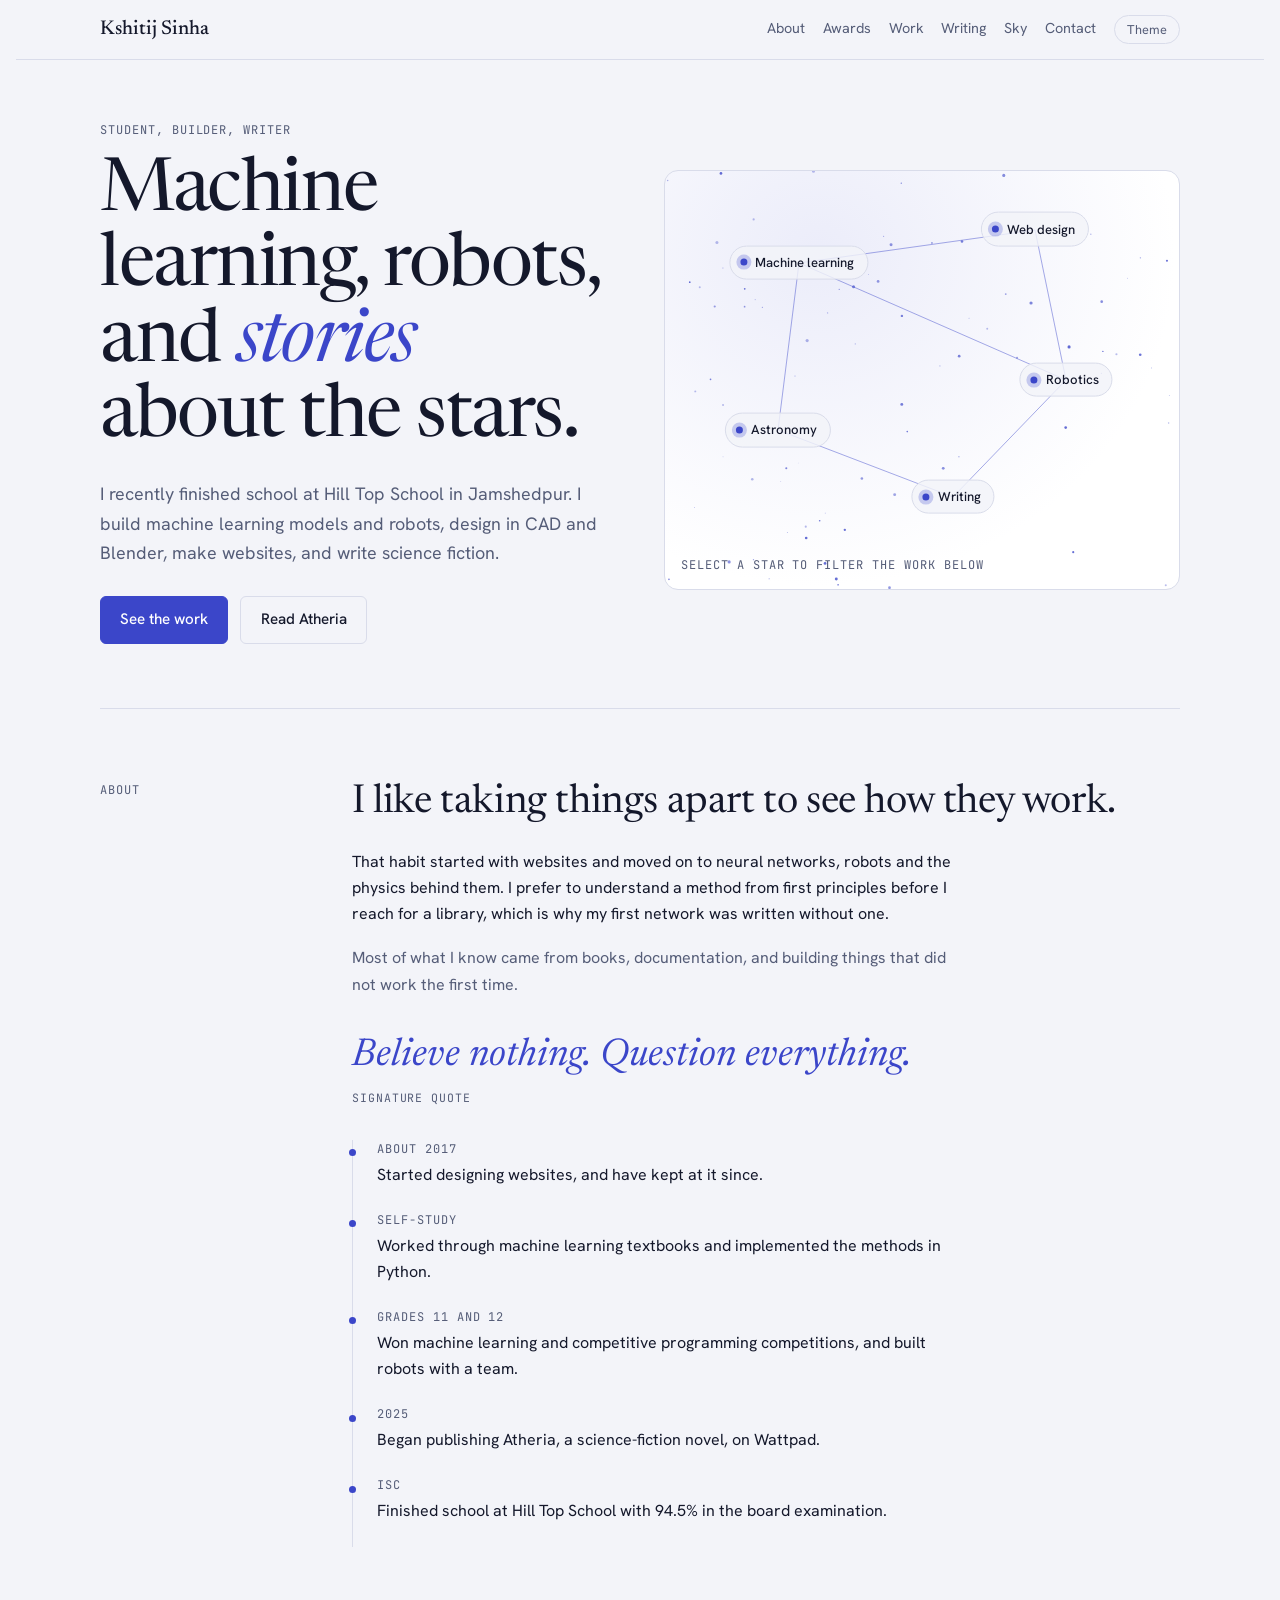
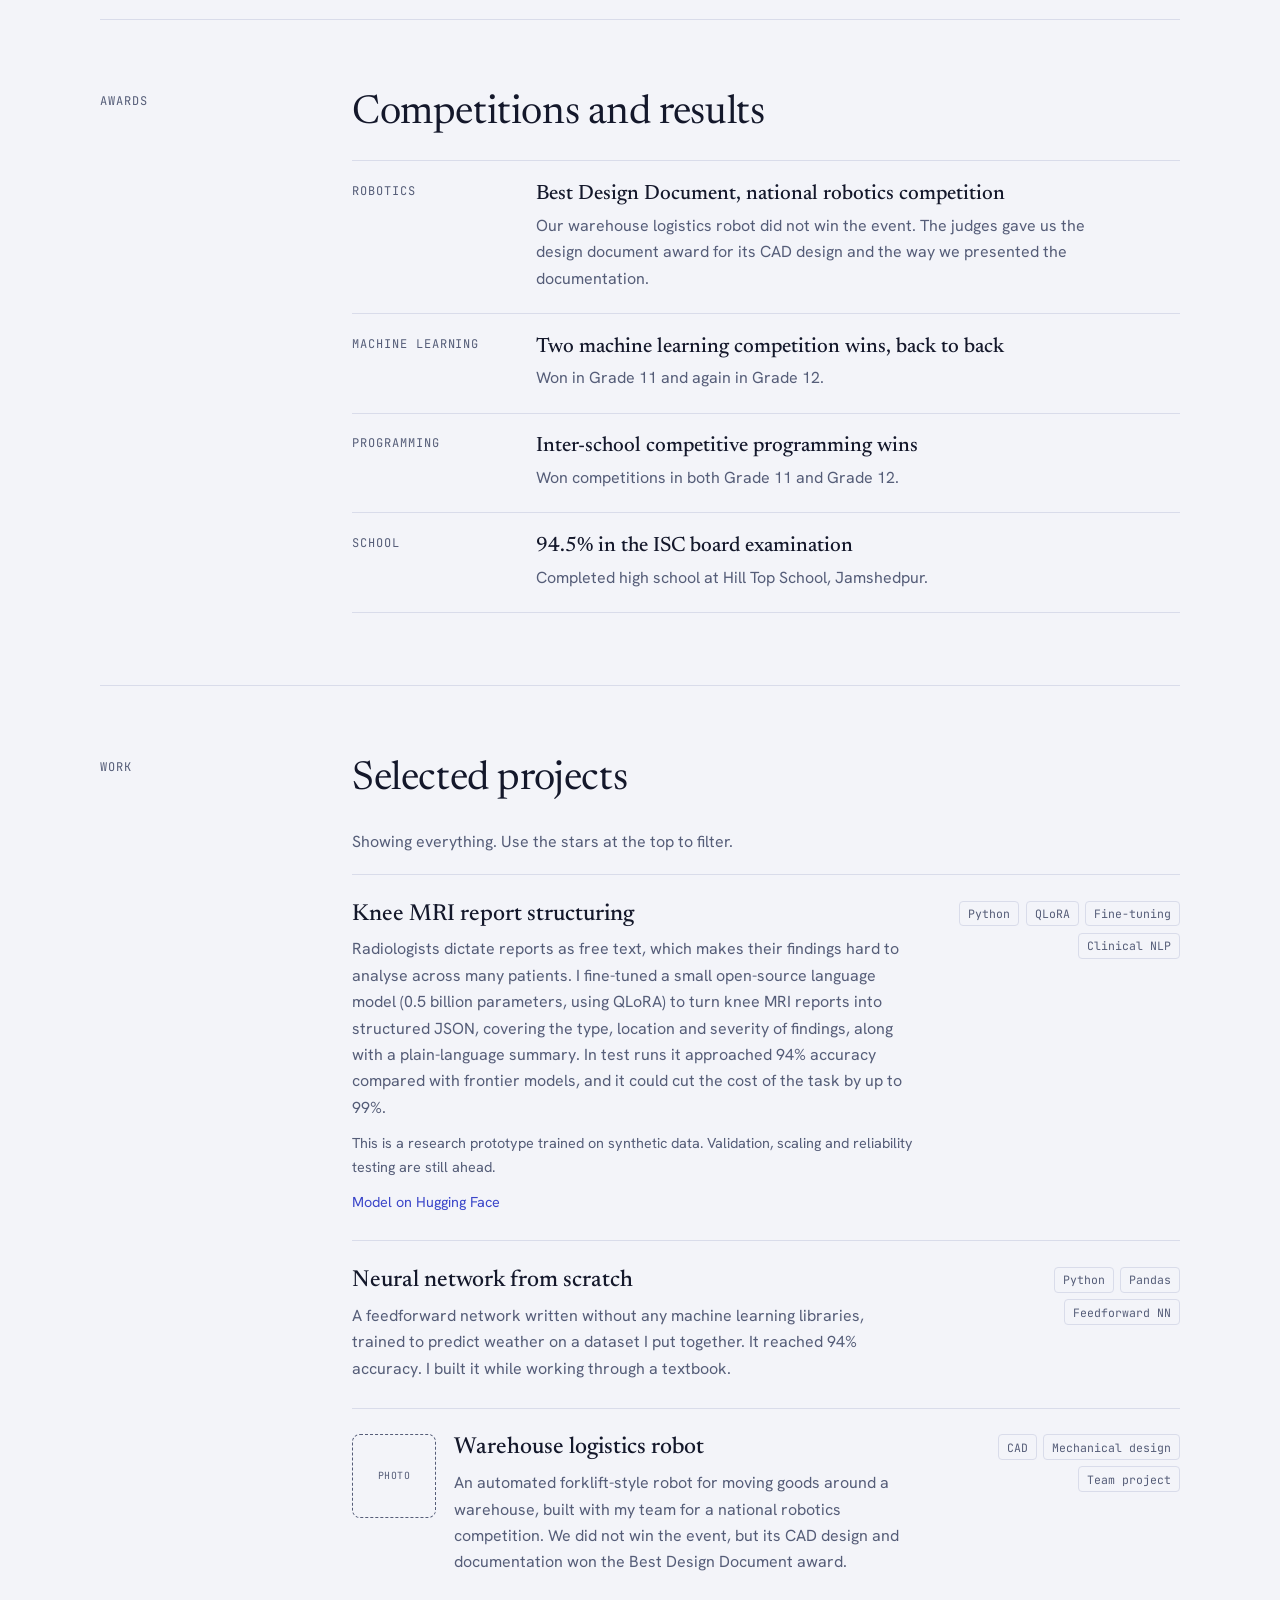
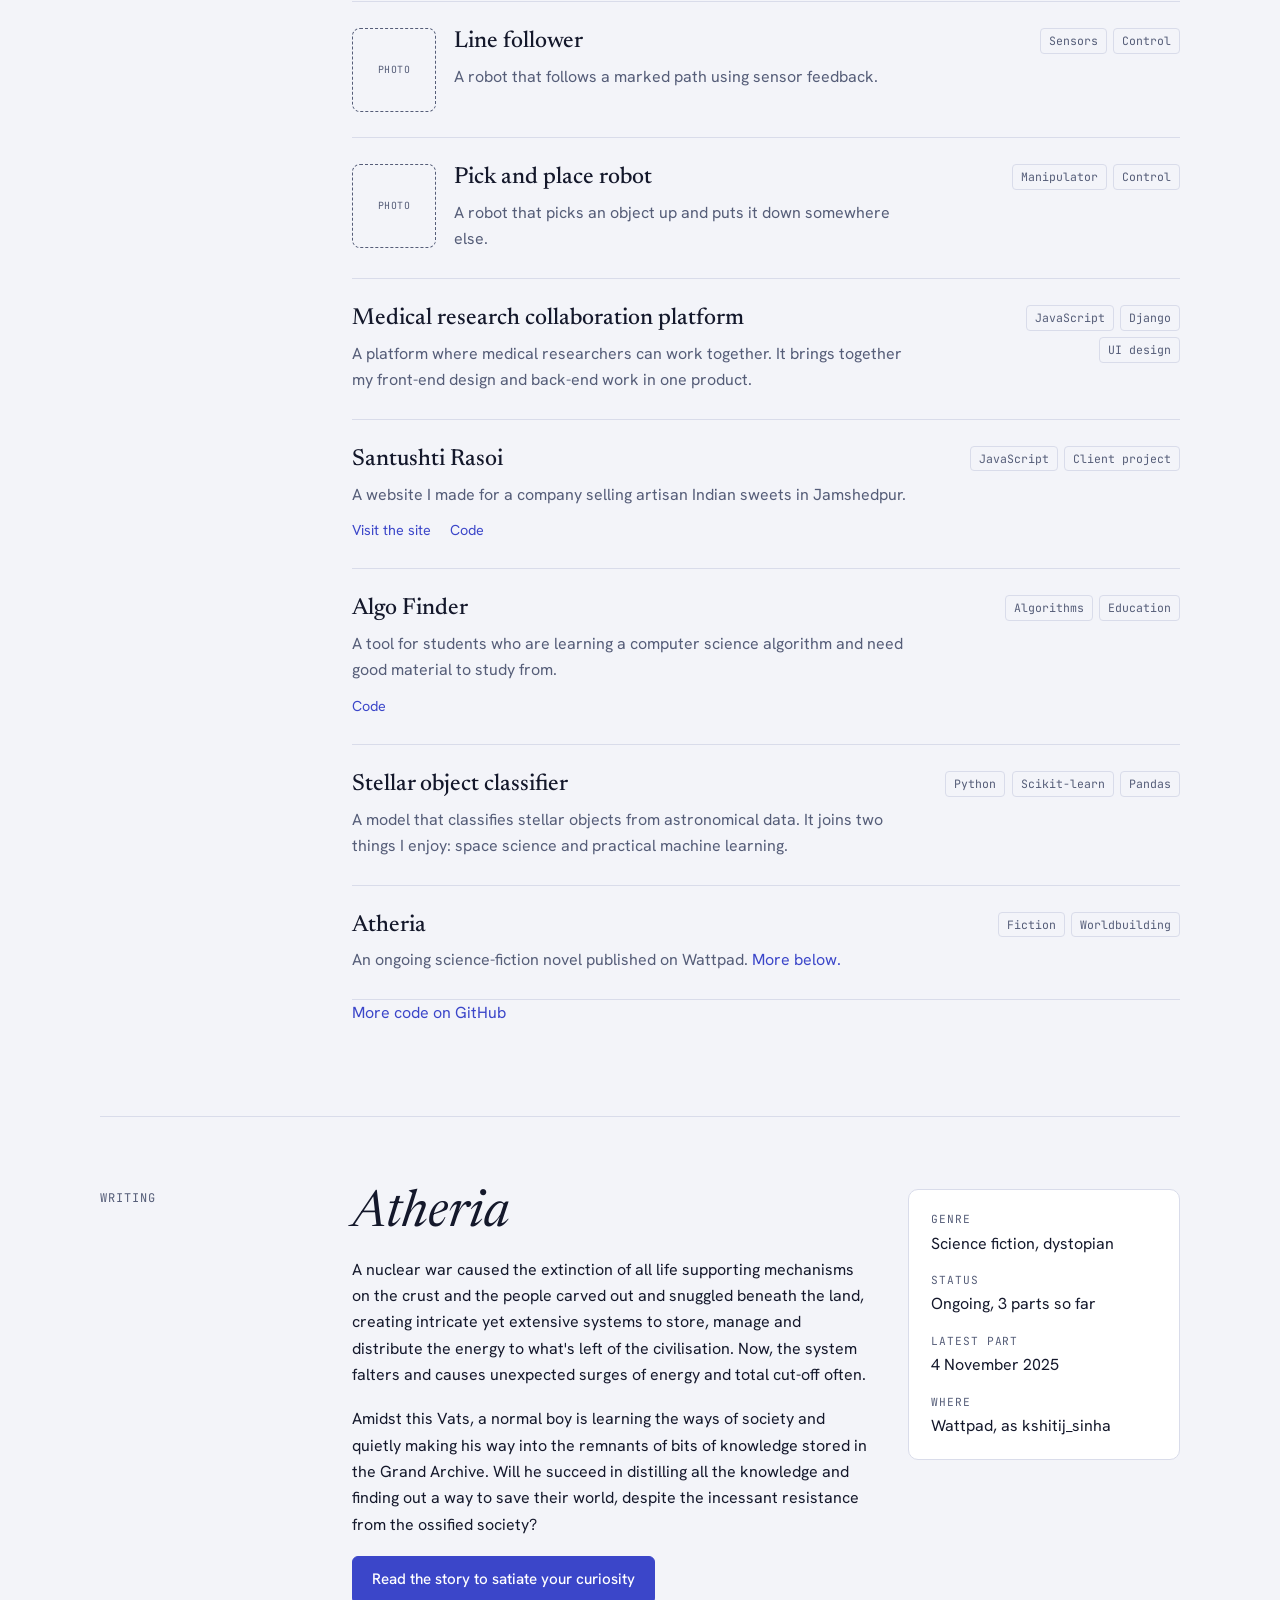
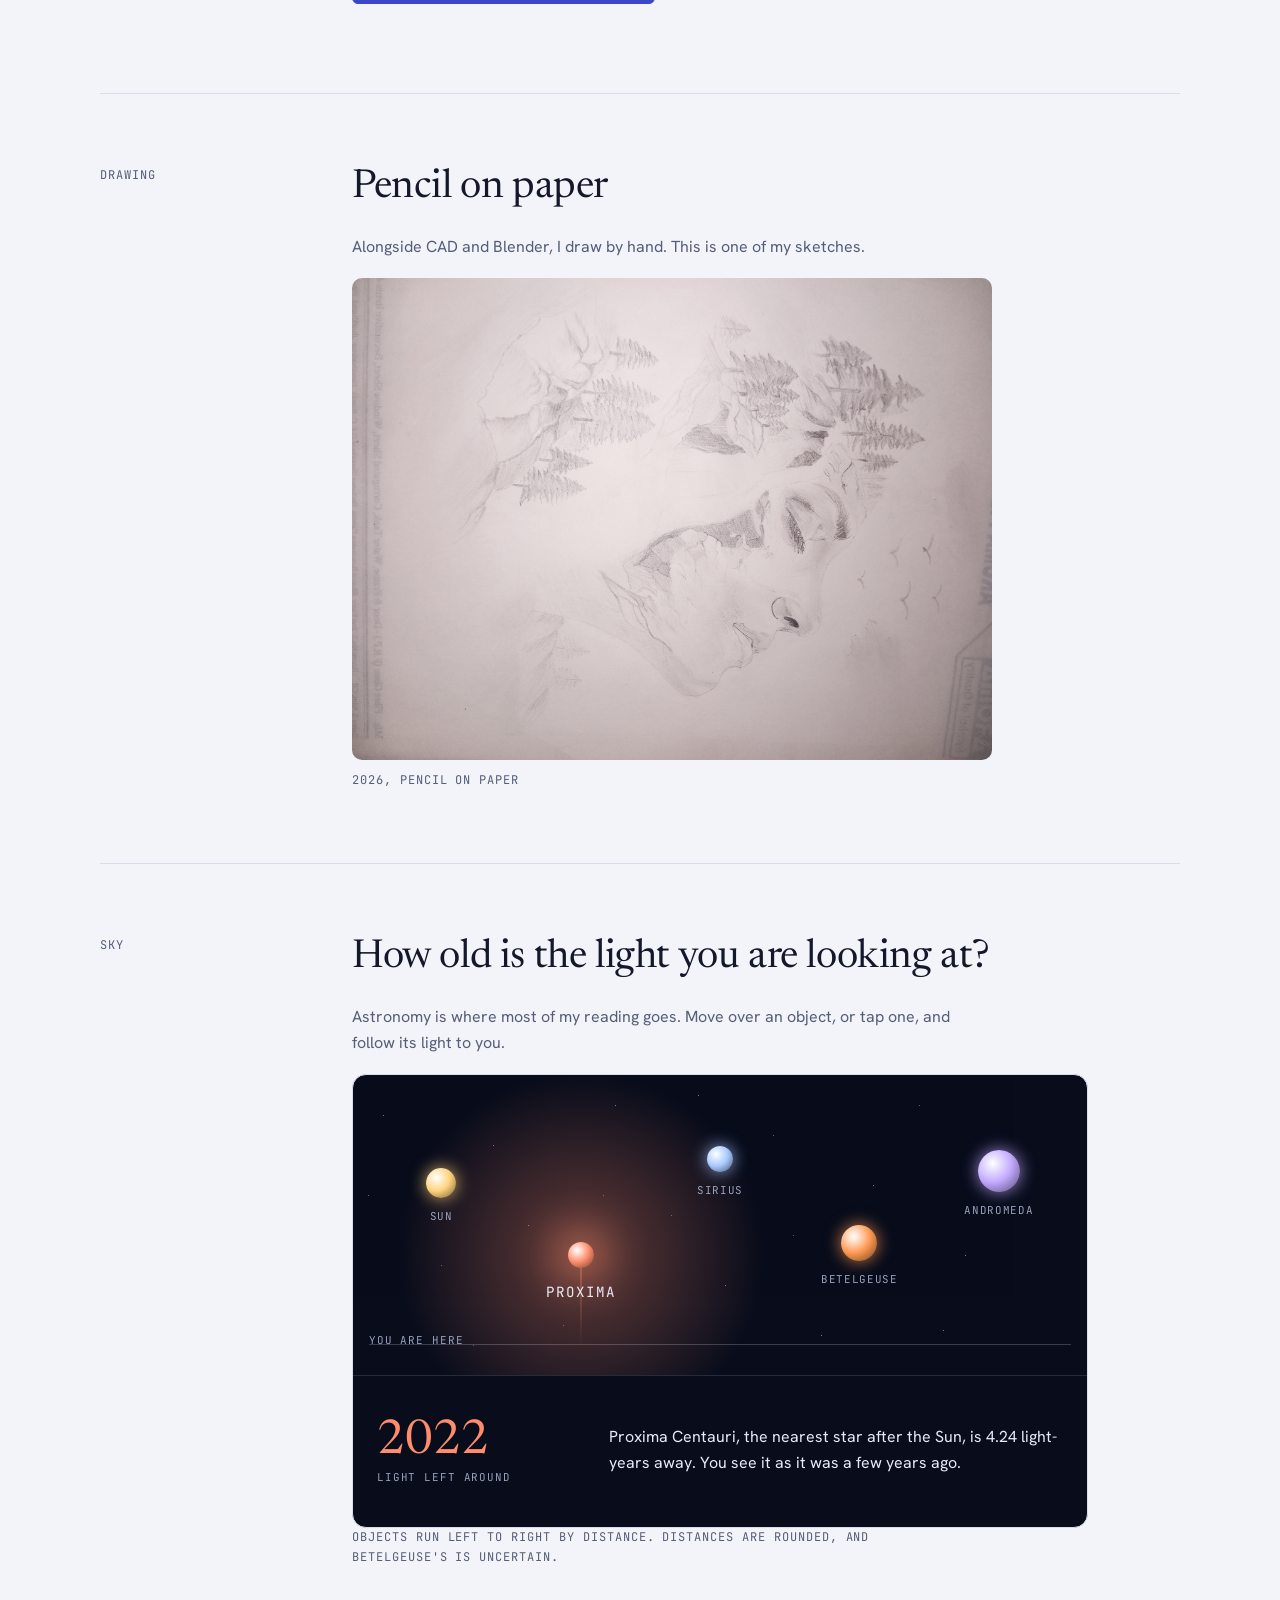
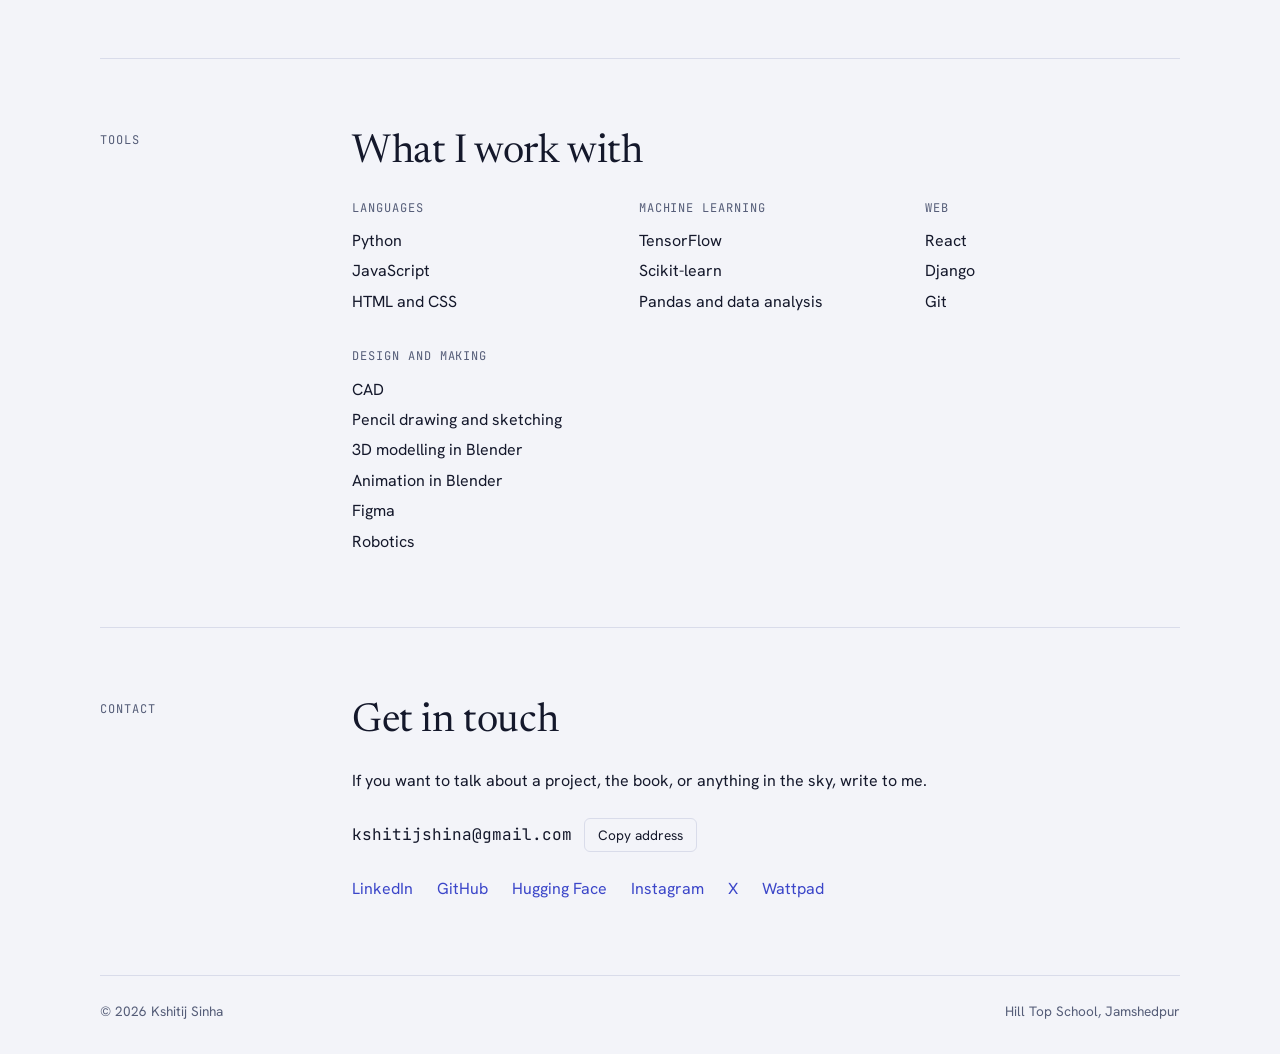
==== commit e3641837: "." ====
--- a/index.html
+++ b/index.html
@@ -51,7 +51,7 @@
   content: ""; position: fixed; inset: 0 0 auto; height: env(safe-area-inset-top, 0px);
   z-index: 10; background: var(--bg);
 }
-a { color: var(--accent); text-underline-offset: 3px; }
+a { color: var(--accent); text-decoration: none; text-underline-offset: 3px; }
 a:hover { text-decoration-thickness: 2px; }
 :focus-visible { outline: 2px solid var(--accent); outline-offset: 3px; border-radius: 4px; }
 .wrap { max-width: 1080px; margin: 0 auto; }
@@ -498,9 +498,9 @@
         <div class="book">
           <div>
             <h3>Atheria</h3>
-            <p>A nuclear war has ended everything that kept the surface alive. The survivors live underground, in cities that depend on a vast network built to store and distribute energy. Now that network is failing, with sudden surges and blackouts.</p>
-            <p>In the Vats, an ordinary boy is learning how his society works. He is also slowly making his way into the Grand Archive, which holds what remains of the old world's knowledge. The question is whether he can piece it together and find a way to save his world, while a rigid society pushes back.</p>
-            <p><a class="btn solid" href="https://www.wattpad.com/story/403686910-atheria" target="_blank" rel="noopener">Read on Wattpad</a></p>
+            <p>A nuclear war caused the extinction of all life supporting mechanisms on the crust and the people carved out and snuggled beneath the land, creating intricate yet extensive systems to store, manage and distribute the energy to what's left of the civilisation. Now, the system falters and causes unexpected surges of energy and total cut-off often.</p>
+              <p> Amidst this Vats, a normal boy is learning the ways of society and quietly making his way into the remnants of bits of knowledge stored in the Grand Archive. Will he succeed in distilling all the knowledge and finding out a way to save their world, despite the incessant resistance from the ossified society?</p>
+            <p><a class="btn solid" href="https://www.wattpad.com/story/403686910-atheria" target="_blank" rel="noopener">Read the story to satiate your curiosity</a></p>
           </div>
           <dl class="book-meta">
             <div><dt>Genre</dt><dd>Science fiction, dystopian</dd></div>
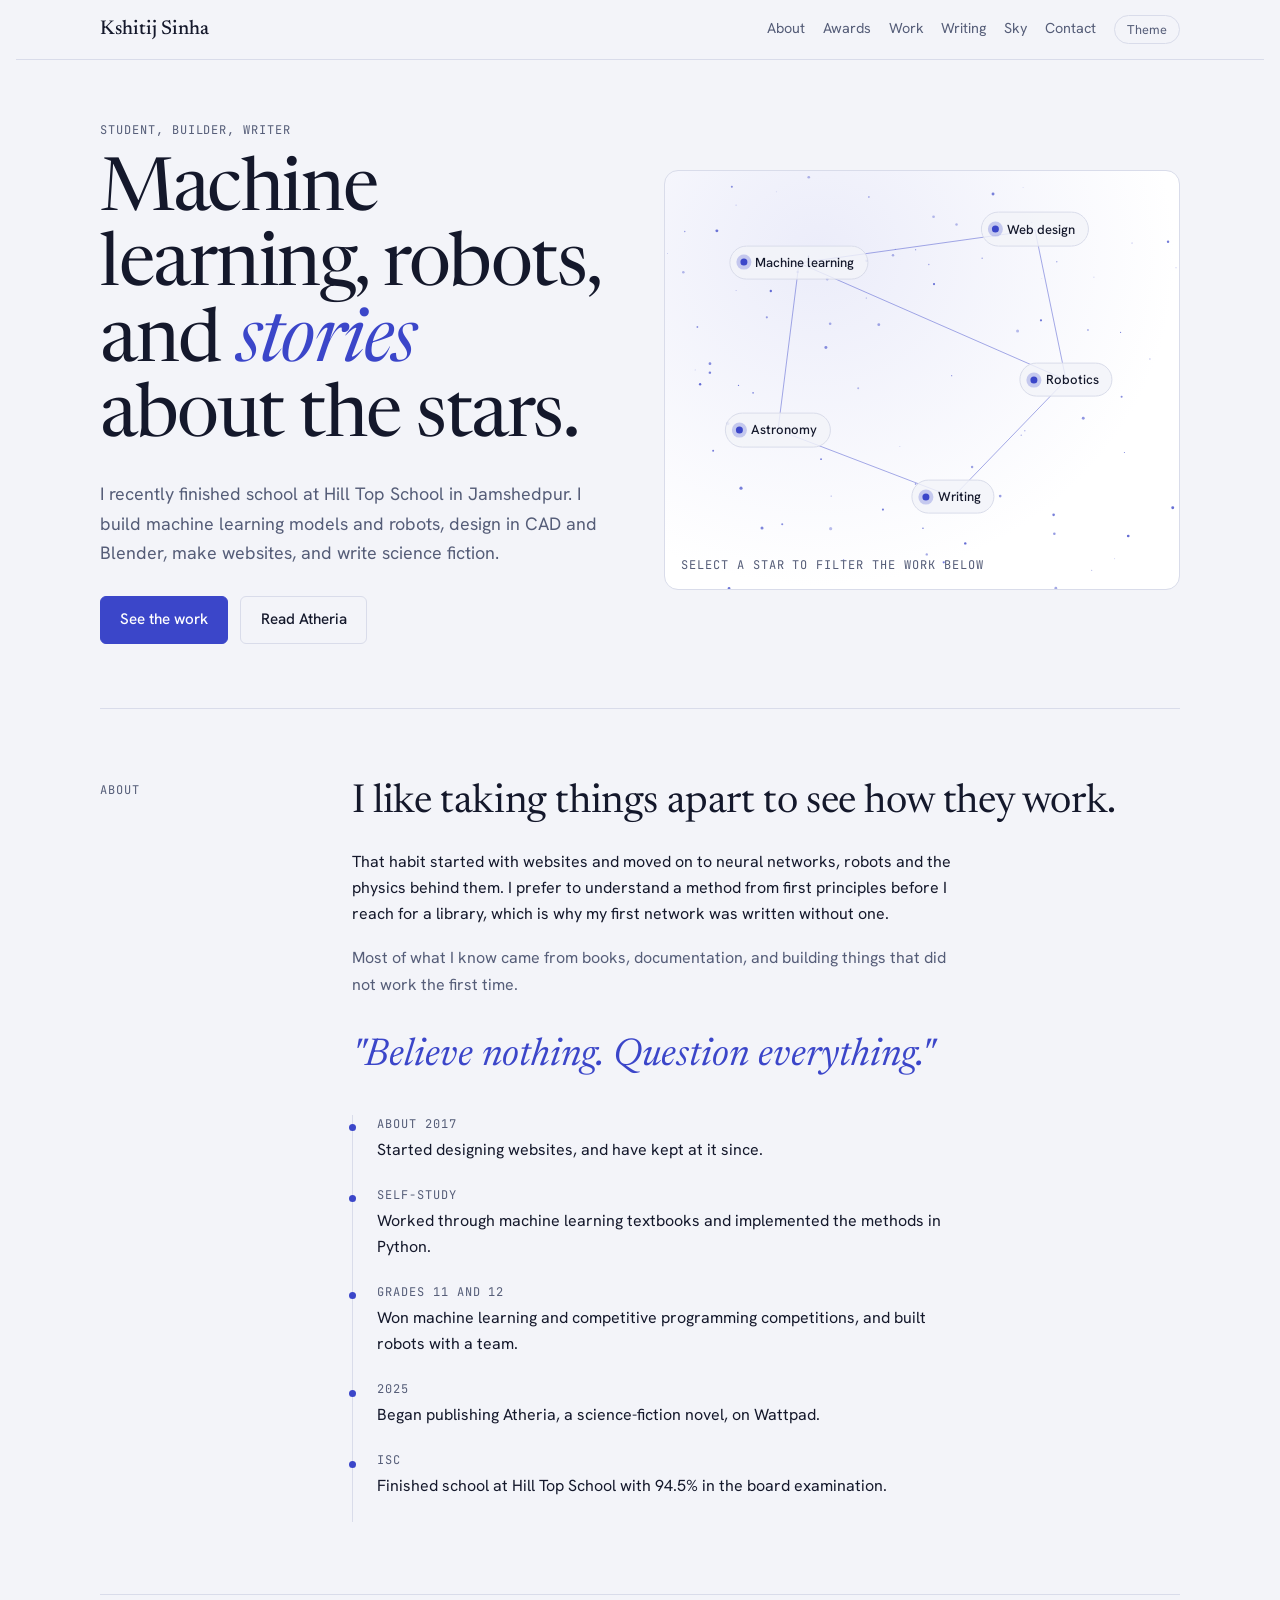
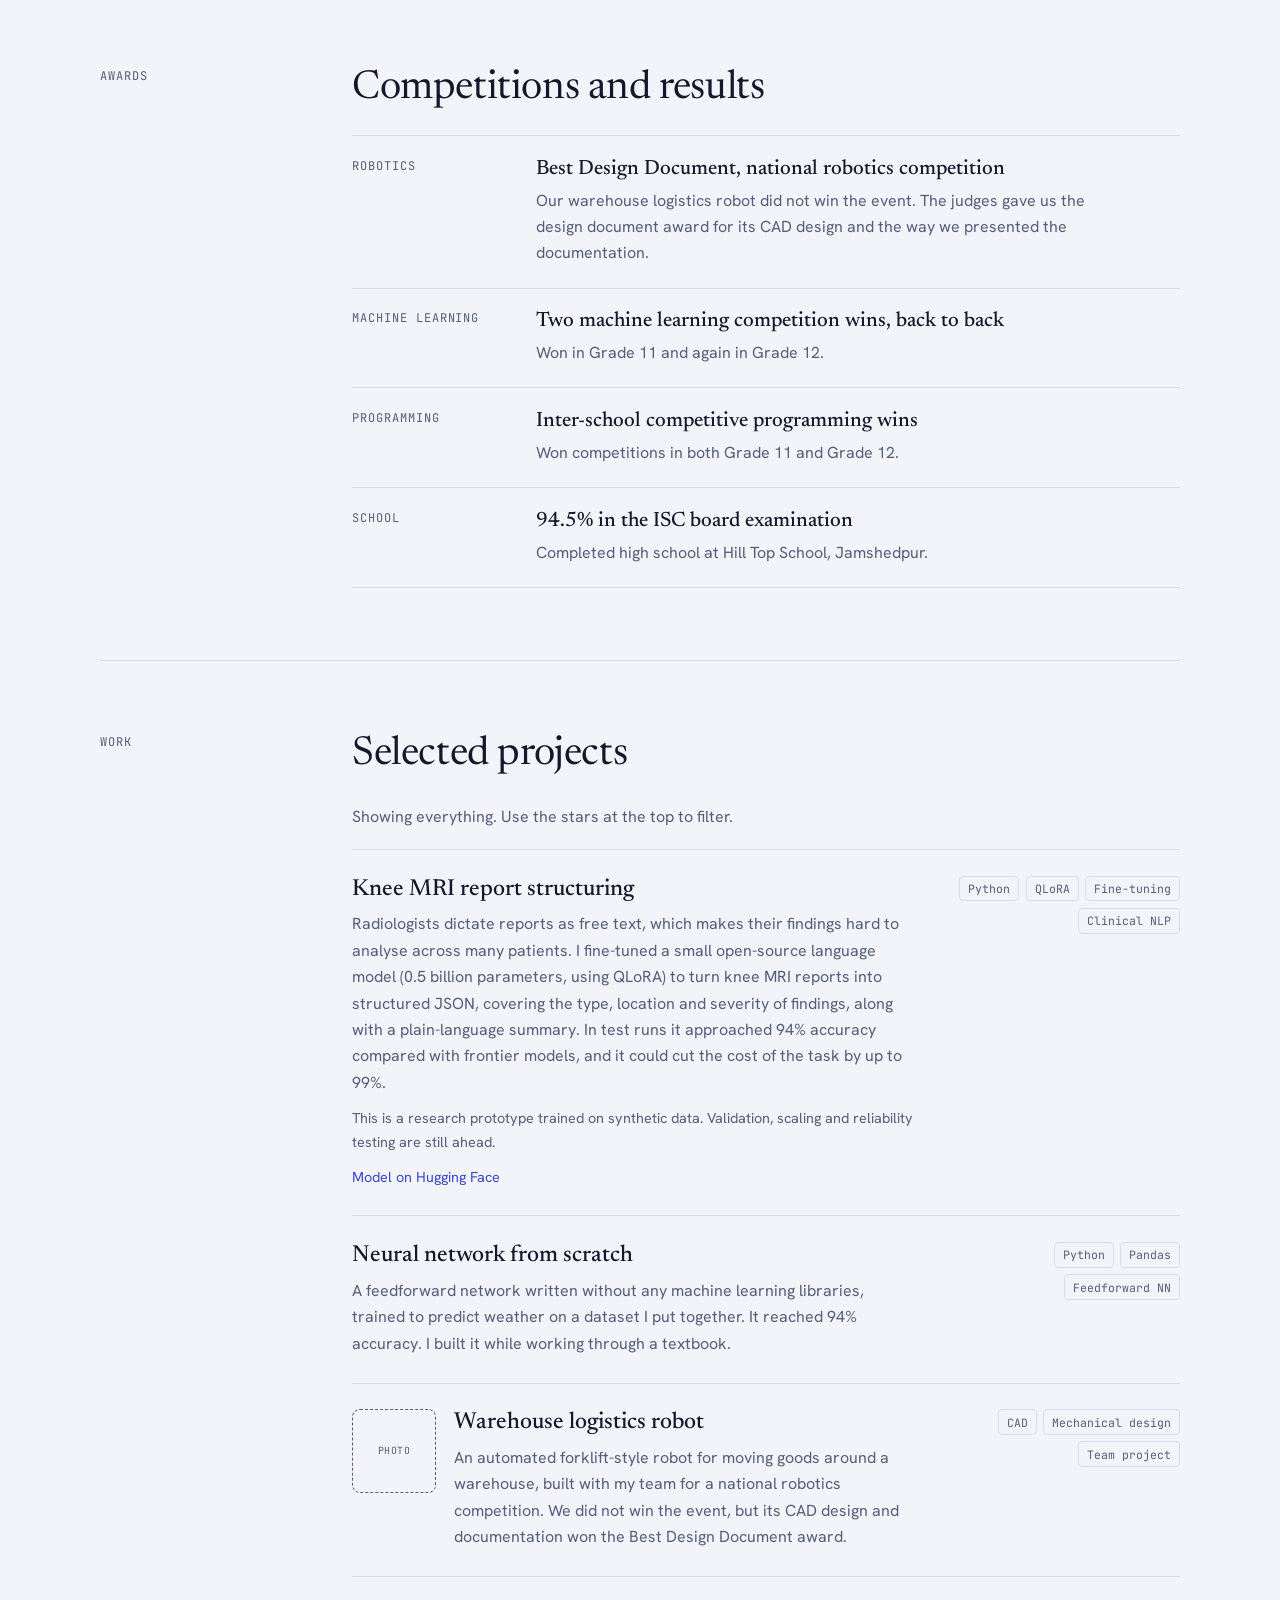
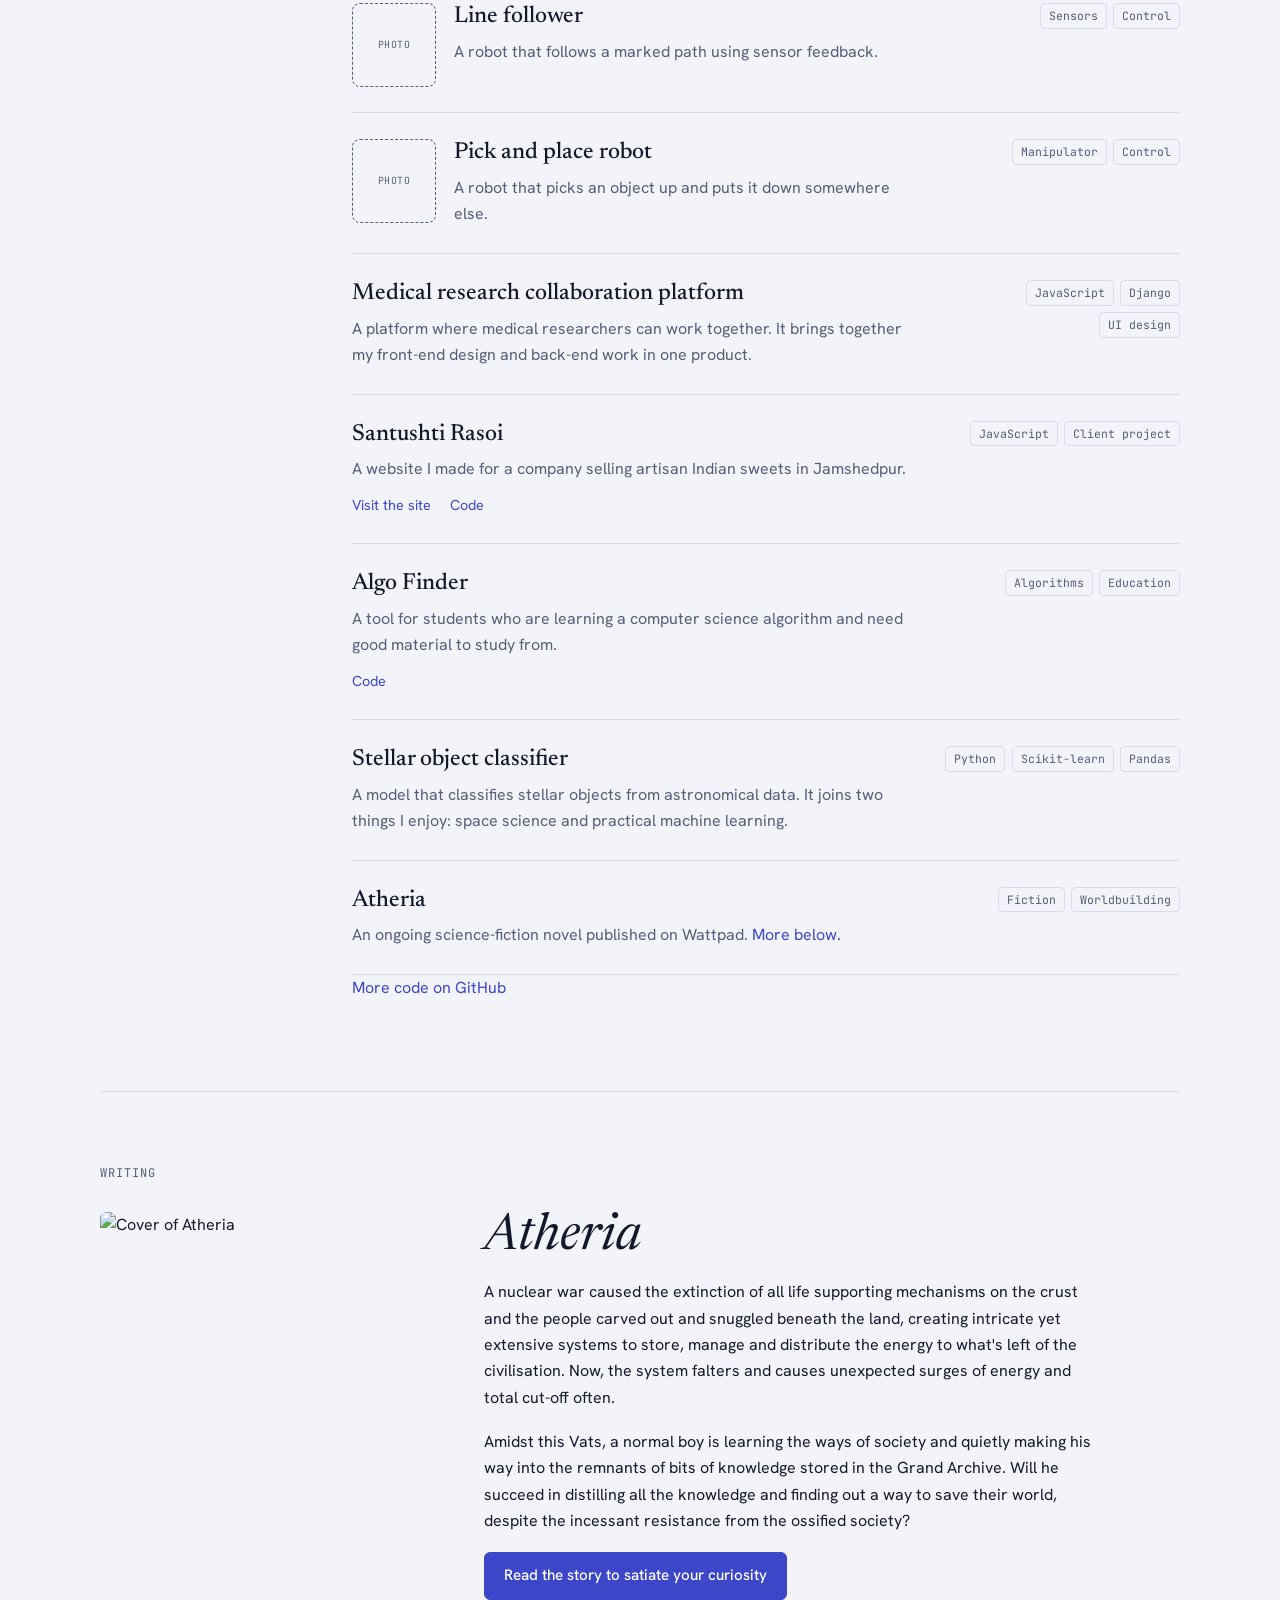
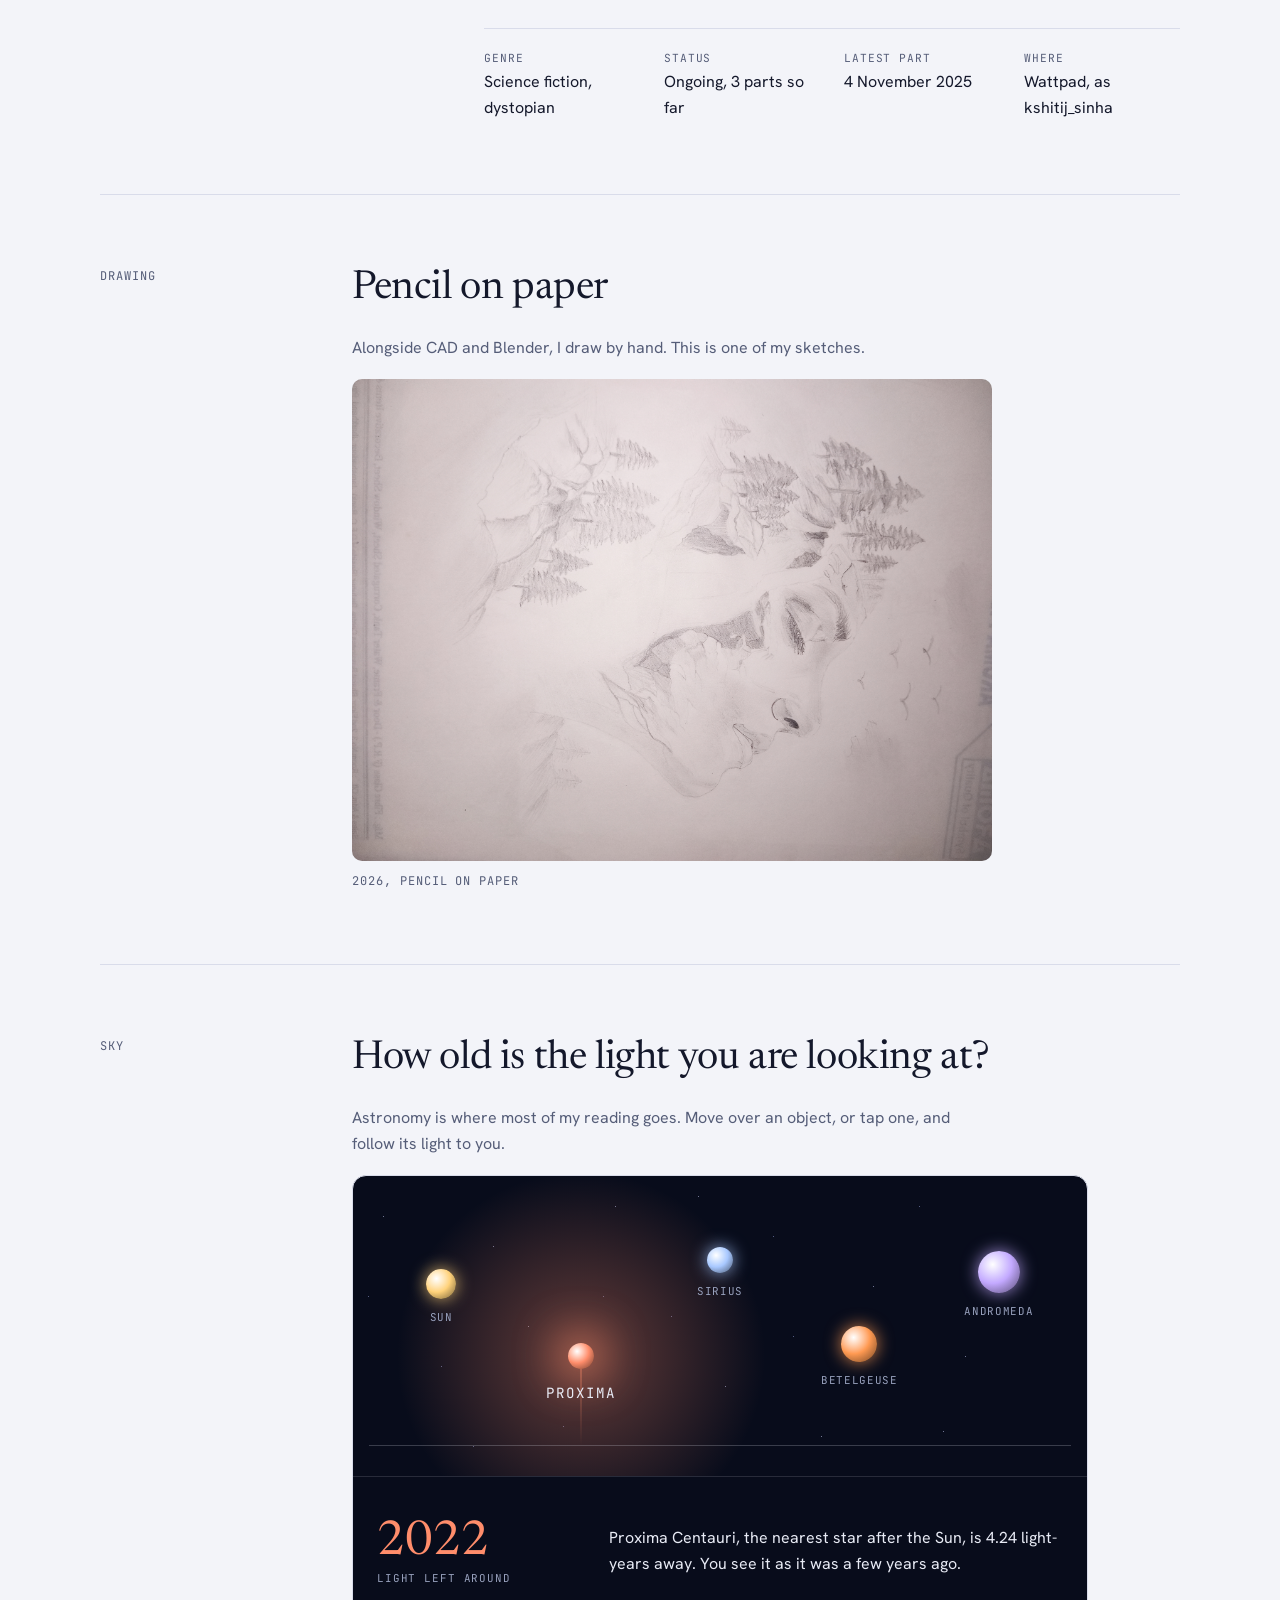
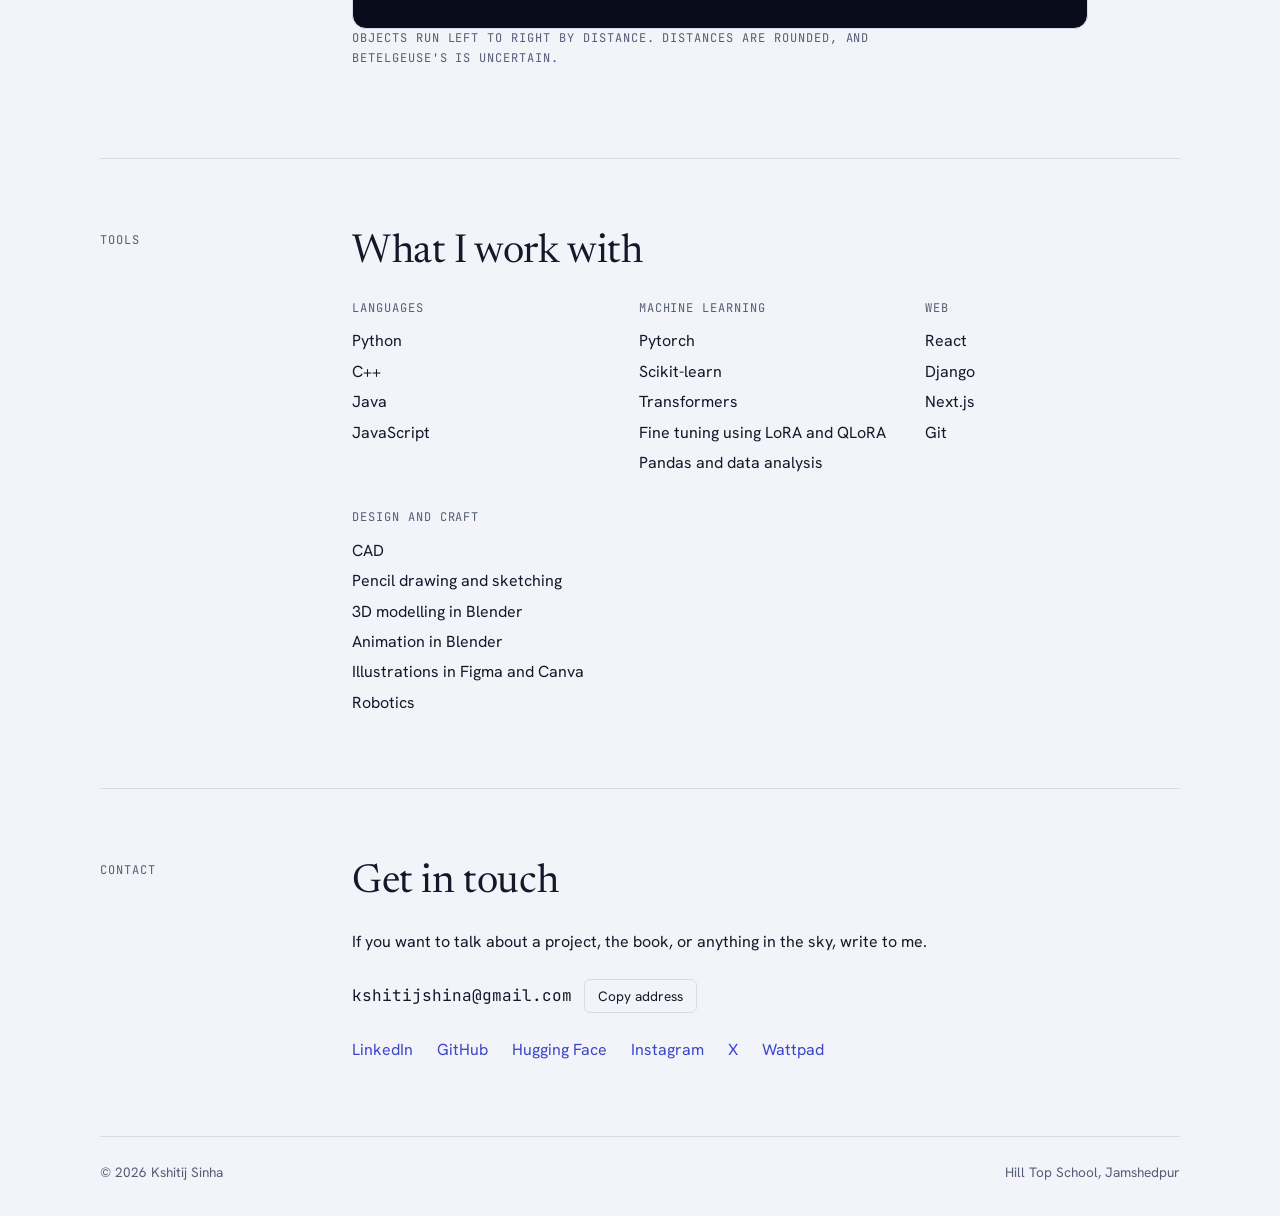
==== commit 176bdd79: "." ====
--- a/index.html
+++ b/index.html
@@ -1,848 +1,959 @@
-<!doctype html><html><head><meta charset=utf8><meta name=viewport content="width=device-width,initial-scale=1,viewport-fit=cover"><style>:root{color-scheme:light;box-sizing:border-box;padding-top:env(safe-area-inset-top,0px);padding-bottom:env(safe-area-inset-bottom,0px)}html{scroll-padding-top:env(safe-area-inset-top,0px)}body{margin:0;padding:0;font:14px -apple-system,BlinkMacSystemFont,sans-serif;background:#fff;color:#000}img{max-width:100%}[hidden]:not([hidden=until-found i]){display:none!important}</style></head><body>
-<title>Kshitij Sinha</title>
-<meta name="claude:viewport-fit-sides" content="cover">
-<link rel="preconnect" href="https://fonts.googleapis.com">
-<link rel="preconnect" href="https://fonts.gstatic.com" crossorigin>
-<link rel="stylesheet" href="https://fonts.googleapis.com/css2?family=Newsreader:ital,opsz,wght@0,6..72,400;0,6..72,500;1,6..72,400;1,6..72,500&family=Hanken+Grotesk:wght@400;500;600&family=JetBrains+Mono:wght@400;500&display=swap">
-<style>
-/* Layout concept: a night-sky field notebook. The hero is an explorable constellation of five interests that filters the work list. The sky section is a fixed night scene where hovering an object tints the sky and sends its light toward you. Ink-blue ground, one periwinkle accent, serif display, grotesk body, mono labels. */
-@property --c { syntax: "<color>"; inherits: true; initial-value: #a9b4ff; }
-:root {
-  --bg: #0a0e1a;
-  --surface: #10162a;
-  --line: #222b48;
-  --fg: #e8ebf5;
-  --muted: #9aa3bd;
-  --accent: #a9b4ff;
-  --accent-ink: #0a0e1a;
-  --star: #cfd6ff;
-  --night: #080c1b;
-  --night-fg: #e8ebf5;
-  --night-muted: #98a1bd;
-  --font-display: "Newsreader", Georgia, "Times New Roman", serif;
-  --font-body: "Hanken Grotesk", system-ui, -apple-system, "Segoe UI", sans-serif;
-  --font-mono: "JetBrains Mono", ui-monospace, "SF Mono", Menlo, monospace;
-  color-scheme: dark;
-}
-@media (prefers-color-scheme: light) {
-  :root:not([data-theme="dark"]) {
+  <!doctype html><html><head><meta charset=utf8><meta name=viewport content="width=device-width,initial-scale=1,viewport-fit=cover"><style>:root{color-scheme:light;box-sizing:border-box;padding-top:env(safe-area-inset-top,0px);padding-bottom:env(safe-area-inset-bottom,0px)}html{scroll-padding-top:env(safe-area-inset-top,0px)}body{margin:0;padding:0;font:14px -apple-system,BlinkMacSystemFont,sans-serif;background:#fff;color:#000}img{max-width:100%}[hidden]:not([hidden=until-found i]){display:none!important}</style></head><body>
+  <title>Kshitij Sinha</title>
+  <meta name="claude:viewport-fit-sides" content="cover">
+  <link rel="preconnect" href="https://fonts.googleapis.com">
+  <link rel="preconnect" href="https://fonts.gstatic.com" crossorigin>
+  <link rel="stylesheet" href="https://fonts.googleapis.com/css2?family=Newsreader:ital,opsz,wght@0,6..72,400;0,6..72,500;1,6..72,400;1,6..72,500&family=Hanken+Grotesk:wght@400;500;600&family=JetBrains+Mono:wght@400;500&display=swap">
+  <style>
+  /* Layout concept: a night-sky field notebook. The hero is an explorable constellation of five interests that filters the work list. The sky section is a fixed night scene where hovering an object tints the sky and sends its light toward you. Ink-blue ground, one periwinkle accent, serif display, grotesk body, mono labels. */
+  @property --c { syntax: "<color>"; inherits: true; initial-value: #a9b4ff; }
+  :root {
+    --bg: #0a0e1a;
+    --surface: #10162a;
+    --line: #222b48;
+    --fg: #e8ebf5;
+    --muted: #9aa3bd;
+    --accent: #a9b4ff;
+    --accent-ink: #0a0e1a;
+    --star: #cfd6ff;
+    --night: #080c1b;
+    --night-fg: #e8ebf5;
+    --night-muted: #98a1bd;
+    --font-display: "Newsreader", Georgia, "Times New Roman", serif;
+    --font-body: "Hanken Grotesk", system-ui, -apple-system, "Segoe UI", sans-serif;
+    --font-mono: "JetBrains Mono", ui-monospace, "SF Mono", Menlo, monospace;
+    color-scheme: dark;
+  }
+  @media (prefers-color-scheme: light) {
+    :root:not([data-theme="dark"]) {
+      --bg: #f3f4f9; --surface: #ffffff; --line: #d9dcea; --fg: #14182b; --muted: #555d78;
+      --accent: #3b46c9; --accent-ink: #ffffff; --star: #3b46c9; color-scheme: light;
+    }
+  }
+  :root[data-theme="light"] {
     --bg: #f3f4f9; --surface: #ffffff; --line: #d9dcea; --fg: #14182b; --muted: #555d78;
     --accent: #3b46c9; --accent-ink: #ffffff; --star: #3b46c9; color-scheme: light;
   }
-}
-:root[data-theme="light"] {
-  --bg: #f3f4f9; --surface: #ffffff; --line: #d9dcea; --fg: #14182b; --muted: #555d78;
-  --accent: #3b46c9; --accent-ink: #ffffff; --star: #3b46c9; color-scheme: light;
-}
-
-* { box-sizing: border-box; }
-html { scroll-behavior: smooth; }
-body {
-  background: var(--bg);
-  color: var(--fg);
-  font-family: var(--font-body);
-  font-size: 1rem;
-  line-height: 1.65;
-  padding-left: max(16px, env(safe-area-inset-left, 0px));
-  padding-right: max(16px, env(safe-area-inset-right, 0px));
-  padding-block: 0 2rem;
-}
-body::before {
-  content: ""; position: fixed; inset: 0 0 auto; height: env(safe-area-inset-top, 0px);
-  z-index: 10; background: var(--bg);
-}
-a { color: var(--accent); text-decoration: none; text-underline-offset: 3px; }
-a:hover { text-decoration-thickness: 2px; }
-:focus-visible { outline: 2px solid var(--accent); outline-offset: 3px; border-radius: 4px; }
-.wrap { max-width: 1080px; margin: 0 auto; }
-.mono { font-family: var(--font-mono); font-size: 0.75rem; letter-spacing: 0.08em; text-transform: uppercase; color: var(--muted); }
-
-/* Custom cursor: a star that becomes a crescent moon over clickable things, with a fading trail (mouse and trackpad only) */
-html.has-cursor, html.has-cursor * { cursor: none !important; }
-.cur-trail { position: fixed; inset: 0; width: 100vw; height: 100vh; z-index: 9998; pointer-events: none; }
-.cur-head { position: fixed; left: 0; top: 0; z-index: 9999; pointer-events: none; opacity: 0; transition: opacity 0.25s ease; color: var(--accent); }
-.cur-body {
-  position: relative; width: 22px; height: 22px;
-  transition: transform 0.3s cubic-bezier(.2,.7,.2,1);
-  filter: drop-shadow(0 0 4px color-mix(in srgb, var(--accent) 70%, transparent)) drop-shadow(0 0 1px var(--bg));
-}
-.cur-spin { position: absolute; inset: 0; animation: curspin 9s linear infinite; }
-.cur-star, .cur-moon {
-  position: absolute; inset: 0; width: 100%; height: 100%; fill: currentColor;
-  stroke: var(--bg); stroke-width: 2.2; stroke-linejoin: round; paint-order: stroke;
-  transition: opacity 0.3s ease, transform 0.4s cubic-bezier(.2,.7,.2,1);
-}
-.cur-head.inv { color: var(--accent-ink); }
-.cur-head.inv .cur-star, .cur-head.inv .cur-moon { stroke: var(--accent); }
-.cur-head.night { color: #e8ebf5; }
-.cur-head.night .cur-star, .cur-head.night .cur-moon { stroke: #080c1b; }
-.cur-moon { opacity: 0; transform: scale(0.3) rotate(-70deg); }
-.cur-head.hot .cur-star { opacity: 0; transform: scale(0.3); }
-.cur-head.hot .cur-moon { opacity: 1; transform: scale(1.1) rotate(0deg); }
-.cur-head.hot .cur-body { transform: scale(1.3); }
-.cur-head.down .cur-body { transform: scale(0.8); }
-.cur-head.hot.down .cur-body { transform: scale(1.05); }
-@keyframes curspin { to { transform: rotate(360deg); } }
-@media (prefers-reduced-motion: reduce) { .cur-spin { animation: none; } }
-
-/* Header */
-header.top {
-  position: sticky; top: env(safe-area-inset-top, 0px); z-index: 11;
-  background: var(--bg); border-bottom: 1px solid var(--line);
-}
-header.top .wrap { display: flex; align-items: center; justify-content: space-between; gap: 0.5rem 1rem; padding-block: 0.8rem; flex-wrap: wrap; }
-.brand { font-family: var(--font-display); font-size: 1.25rem; font-weight: 500; color: var(--fg); text-decoration: none; }
-nav { display: flex; align-items: center; gap: 0.4rem 1.1rem; flex-wrap: wrap; }
-nav a { color: var(--muted); text-decoration: none; font-size: 0.9rem; }
-nav a:hover { color: var(--fg); }
-.theme-btn {
-  font: inherit; font-size: 0.8rem; color: var(--muted); background: none;
-  border: 1px solid var(--line); border-radius: 999px; padding: 0.2rem 0.75rem; cursor: pointer;
-}
-.theme-btn:hover { color: var(--fg); border-color: var(--muted); }
-
-/* Hero */
-.hero { display: grid; grid-template-columns: minmax(0, 1fr) minmax(0, 1fr); gap: 3rem; align-items: center; padding-block: 3.5rem 4rem; }
-.hero h1 {
-  font-family: var(--font-display); font-weight: 400; font-size: clamp(2.6rem, 6.5vw, 4.6rem);
-  line-height: 1.02; letter-spacing: -0.02em; margin: 0.9rem 0 1.4rem; text-wrap: balance;
-}
-.hero h1 em { font-style: italic; color: var(--accent); }
-.lede { font-size: 1.12rem; color: var(--muted); max-width: 34rem; margin: 0 0 1.75rem; }
-.actions { display: flex; flex-wrap: wrap; gap: 0.75rem; }
-.btn {
-  display: inline-block; font-weight: 500; font-size: 0.95rem; text-decoration: none;
-  padding: 0.65rem 1.2rem; border-radius: 6px; border: 1px solid var(--line); color: var(--fg);
-}
-.btn:hover { border-color: var(--accent); color: var(--accent); }
-.btn.solid { background: var(--accent); color: var(--accent-ink); border-color: var(--accent); }
-.btn.solid:hover { color: var(--accent-ink); filter: brightness(1.08); }
-
-.sky {
-  position: relative; height: 420px; border: 1px solid var(--line); border-radius: 14px;
-  background: radial-gradient(ellipse at 30% 20%, color-mix(in srgb, var(--accent) 10%, var(--surface)) 0%, var(--surface) 70%);
-  overflow: hidden; min-width: 0;
-}
-.sky canvas { position: absolute; inset: 0; width: 100%; height: 100%; display: block; }
-.node {
-  position: absolute; transform: translate(-50%, -50%);
-  font: inherit; font-size: 0.82rem; font-weight: 500; color: var(--fg); cursor: pointer;
-  background: color-mix(in srgb, var(--bg) 82%, transparent);
-  border: 1px solid var(--line); border-radius: 999px; padding: 0.35rem 0.8rem 0.35rem 0.65rem;
-  display: inline-flex; align-items: center; gap: 0.5rem; white-space: nowrap;
-  transition: border-color 0.2s, background 0.2s;
-}
-.node::before { content: ""; width: 7px; height: 7px; border-radius: 50%; background: var(--accent); box-shadow: 0 0 0 4px color-mix(in srgb, var(--accent) 25%, transparent); }
-.node:hover { border-color: var(--accent); }
-.node[aria-pressed="true"] { background: var(--accent); color: var(--accent-ink); border-color: var(--accent); }
-.node[aria-pressed="true"]::before { background: var(--accent-ink); box-shadow: none; }
-.sky-hint { position: absolute; left: 1rem; bottom: 0.8rem; margin: 0; }
-
-/* Sections */
-section { padding-block: 4.5rem; border-top: 1px solid var(--line); scroll-margin-top: 4rem; }
-.sec-head { display: grid; grid-template-columns: minmax(0, 220px) minmax(0, 1fr); gap: 2rem; }
-h2 { font-family: var(--font-display); font-weight: 400; font-size: clamp(1.8rem, 4vw, 2.5rem); line-height: 1.1; letter-spacing: -0.01em; margin: 0 0 1.5rem; text-wrap: balance; }
-.sec-body { min-width: 0; }
-.sec-body p { max-width: 38rem; margin: 0 0 1.1rem; }
-.muted { color: var(--muted); }
-
-/* About */
-.quote {
-  margin: 2.2rem 0; padding: 0; max-width: 38rem;
-  font-family: var(--font-display); font-style: italic; font-weight: 400;
-  font-size: clamp(1.7rem, 4vw, 2.4rem); line-height: 1.2; color: var(--accent); text-wrap: balance;
-}
-.quote small { display: block; margin-top: 0.7rem; font-family: var(--font-mono); font-style: normal; font-size: 0.72rem; letter-spacing: 0.08em; text-transform: uppercase; color: var(--muted); }
-.timeline { list-style: none; margin: 2rem 0 0; padding: 0; display: grid; max-width: 38rem; border-left: 1px solid var(--line); }
-.timeline li { position: relative; padding: 0 0 1.4rem 1.5rem; }
-.timeline li::before { content: ""; position: absolute; left: -4px; top: 0.6rem; width: 7px; height: 7px; border-radius: 50%; background: var(--accent); }
-.timeline .mono { display: block; margin-bottom: 0.15rem; }
-
-/* Awards */
-.awards { margin: 0; padding: 0; list-style: none; border-top: 1px solid var(--line); }
-.awards li { display: grid; grid-template-columns: minmax(0, 10rem) minmax(0, 1fr); gap: 1.5rem; padding: 1.3rem 0; border-bottom: 1px solid var(--line); }
-.awards h3 { font-family: var(--font-display); font-weight: 500; font-size: 1.3rem; line-height: 1.25; margin: 0 0 0.3rem; }
-.awards p { margin: 0; color: var(--muted); max-width: 36rem; }
-
-/* Work list */
-.filter-bar { display: flex; flex-wrap: wrap; align-items: center; gap: 0.75rem; min-height: 2rem; margin: 0 0 1rem; }
-.clear { font: inherit; font-size: 0.85rem; color: var(--accent); background: none; border: none; cursor: pointer; text-decoration: underline; text-underline-offset: 3px; padding: 0; }
-.work { list-style: none; margin: 0; padding: 0; border-top: 1px solid var(--line); }
-.work li { border-bottom: 1px solid var(--line); padding: 1.6rem 0; display: grid; grid-template-columns: minmax(0, 1fr) minmax(0, 15rem); gap: 1.5rem; transition: opacity 0.25s; }
-.work li.dim { opacity: 0.32; }
-.work h3 { font-family: var(--font-display); font-weight: 500; font-size: 1.45rem; line-height: 1.2; margin: 0 0 0.5rem; }
-.work p { margin: 0; color: var(--muted); max-width: 36rem; }
-.chips { display: flex; flex-wrap: wrap; gap: 0.4rem; align-content: flex-start; justify-content: flex-end; }
-.chip { font-family: var(--font-mono); font-size: 0.72rem; color: var(--muted); border: 1px solid var(--line); border-radius: 4px; padding: 0.15rem 0.5rem; }
-.more { margin-top: 1.5rem; }
-.body { display: flex; gap: 1.1rem; align-items: flex-start; }
-.body > div:last-child { min-width: 0; }
-.thumb {
-  flex: 0 0 84px; width: 84px; height: 84px; border: 1px dashed var(--muted); border-radius: 8px;
-  display: grid; place-items: center; text-align: center; color: var(--muted);
-  font-family: var(--font-mono); font-size: 0.62rem; letter-spacing: 0.06em; text-transform: uppercase; object-fit: cover;
-}
-.item-links { margin-top: 0.7rem; font-size: 0.9rem; display: flex; flex-wrap: wrap; gap: 0.3rem 1.2rem; }
-.note { margin-top: 0.7rem !important; font-size: 0.9rem; }
-.sketch { margin: 0; max-width: 40rem; }
-.sketch-frame {
-  aspect-ratio: 4 / 3; max-width: 100%; border: 1px dashed var(--muted); border-radius: 10px;
-  display: grid; place-items: center; text-align: center; padding: 1rem; color: var(--muted); background: var(--surface);
-}
-.sketch img { display: block; width: 100%; height: auto; border-radius: 10px; }
-.sketch figcaption { margin-top: 0.7rem; }
-
-/* Writing */
-.book { display: grid; grid-template-columns: minmax(0, 1fr) minmax(0, 17rem); gap: 2.5rem; align-items: start; }
-.book h3 { font-family: var(--font-display); font-style: italic; font-weight: 400; font-size: clamp(2.2rem, 5vw, 3.2rem); line-height: 1; margin: 0 0 1rem; }
-.book-meta { background: var(--surface); border: 1px solid var(--line); border-radius: 10px; padding: 1.25rem 1.4rem; display: grid; gap: 0.9rem; margin: 0; }
-.book-meta div { display: grid; gap: 0.1rem; }
-.book-meta dt { font-family: var(--font-mono); font-size: 0.7rem; letter-spacing: 0.08em; text-transform: uppercase; color: var(--muted); }
-.book-meta dd { margin: 0; }
-
-/* Sky scene */
-.cosmos {
-  --ax: 50%; --ay: 40%;
-  border: 1px solid var(--line); border-radius: 14px; overflow: hidden;
-  background: var(--night); color: var(--night-fg); max-width: 46rem;
-}
-.stage { position: relative; height: 300px; overflow: hidden; }
-.stage::before {
-  content: ""; position: absolute; left: 0; top: 0; width: 1px; height: 1px; border-radius: 50%; background: #cfd6ff;
-  box-shadow:
-    30px 40px 0 #cfd6ff, 88px 190px 0 #9aa6e0, 140px 70px 0 #cfd6ff, 210px 250px 0 #9aa6e0, 262px 30px 0 #cfd6ff,
-    318px 140px 0 #9aa6e0, 372px 210px 0 #cfd6ff, 420px 60px 0 #9aa6e0, 468px 260px 0 #cfd6ff, 520px 110px 0 #cfd6ff,
-    566px 30px 0 #9aa6e0, 612px 180px 0 #cfd6ff, 660px 90px 0 #9aa6e0, 15px 120px 0 #9aa6e0, 175px 150px 0 #cfd6ff,
-    250px 120px 0 #9aa6e0, 345px 20px 0 #cfd6ff, 440px 160px 0 #9aa6e0, 590px 255px 0 #cfd6ff, 120px 270px 0 #9aa6e0;
-  opacity: 0.7;
-}
-.glow {
-  position: absolute; left: var(--ax); top: var(--ay); width: 420px; height: 420px; max-width: 120%;
-  transform: translate(-50%, -50%); pointer-events: none;
-  background: radial-gradient(circle, color-mix(in srgb, var(--c) 38%, transparent) 0%, transparent 62%);
-  transition: left 0.9s cubic-bezier(.2,.7,.2,1), top 0.9s cubic-bezier(.2,.7,.2,1), --c 0.9s ease;
-}
-.beam {
-  position: absolute; left: var(--ax); top: var(--ay); bottom: 30px; width: 1px; transform: translateX(-50%);
-  background: linear-gradient(to bottom, var(--c), transparent); opacity: 0.8; pointer-events: none;
-  transition: left 0.9s cubic-bezier(.2,.7,.2,1), top 0.9s cubic-bezier(.2,.7,.2,1), --c 0.9s ease;
-}
-.beam::after {
-  content: ""; position: absolute; left: -2px; top: 0; width: 5px; height: 5px; border-radius: 50%;
-  background: #fff; box-shadow: 0 0 10px 2px var(--c); animation: travel 2.2s linear infinite;
-}
-@keyframes travel { from { top: 0; opacity: 1; } to { top: 100%; opacity: 0; } }
-.horizon { position: absolute; left: 16px; right: 16px; bottom: 30px; height: 1px; background: color-mix(in srgb, var(--night-fg) 22%, transparent); }
-.horizon-label { position: absolute; left: 16px; bottom: 8px; margin: 0; color: var(--night-muted); font-size: 0.68rem; }
-.orb {
-  position: absolute; left: var(--x); top: var(--y); width: var(--s); height: var(--s); padding: 0; border: 0;
-  transform: translate(-50%, -50%); border-radius: 50%; cursor: pointer; color: inherit; font: inherit;
-  background: radial-gradient(circle at 35% 32%, #ffffff 0%, var(--oc) 48%, color-mix(in srgb, var(--oc) 45%, #000) 100%);
-  box-shadow: 0 0 16px 1px color-mix(in srgb, var(--oc) 70%, transparent);
-  transition: transform 0.45s cubic-bezier(.2,.7,.2,1), box-shadow 0.45s ease;
-}
-.orb:hover, .orb.on { transform: translate(-50%, -50%) scale(1.3); box-shadow: 0 0 34px 6px color-mix(in srgb, var(--oc) 80%, transparent); }
-.orb:focus-visible { outline: 2px solid #fff; outline-offset: 5px; border-radius: 50%; }
-.orb span {
-  position: absolute; top: calc(100% + 0.6rem); left: 50%; transform: translateX(-50%);
-  font-family: var(--font-mono); font-size: 0.68rem; letter-spacing: 0.06em; text-transform: uppercase;
-  color: var(--night-muted); white-space: nowrap; transition: color 0.3s;
-}
-.orb.on span, .orb:hover span { color: var(--night-fg); }
-.read { padding: 1.4rem 1.5rem 1.6rem; border-top: 1px solid color-mix(in srgb, var(--night-fg) 14%, transparent); display: grid; grid-template-columns: minmax(0, 13rem) minmax(0, 1fr); gap: 1.5rem; align-items: center; min-height: 9.5rem; }
-.read .when { font-family: var(--font-display); font-size: clamp(2rem, 6vw, 3rem); line-height: 1; color: var(--c); transition: --c 0.9s ease; overflow-wrap: anywhere; }
-.read .when small { display: block; margin-top: 0.4rem; font-family: var(--font-mono); font-size: 0.68rem; letter-spacing: 0.08em; text-transform: uppercase; color: var(--night-muted); }
-.read p { margin: 0; max-width: 28rem; color: var(--night-fg); font-size: 1rem; }
-.read .fade { animation: fadeUp 0.55s cubic-bezier(.2,.7,.2,1); }
-@keyframes fadeUp { from { opacity: 0; transform: translateY(8px); } to { opacity: 1; transform: none; } }
-.cosmos-note { margin: 0.9rem 0 0; }
-
-/* Tools */
-.stack { display: grid; grid-template-columns: repeat(auto-fit, minmax(200px, 1fr)); gap: 2rem; }
-.stack h3 { margin: 0 0 0.6rem; font-family: var(--font-mono); font-size: 0.75rem; font-weight: 400; letter-spacing: 0.08em; text-transform: uppercase; color: var(--muted); }
-.stack ul { list-style: none; margin: 0; padding: 0; display: grid; gap: 0.25rem; }
-
-/* Contact */
-.mail { display: flex; flex-wrap: wrap; align-items: center; gap: 0.75rem; margin: 1.5rem 0; }
-.mail code { font-family: var(--font-mono); font-size: 1rem; word-break: break-all; user-select: all; }
-.mail button { font: inherit; font-size: 0.85rem; color: var(--fg); background: none; border: 1px solid var(--line); border-radius: 6px; padding: 0.3rem 0.8rem; cursor: pointer; }
-.mail button:hover { border-color: var(--accent); color: var(--accent); }
-.links { display: flex; flex-wrap: wrap; gap: 0.5rem 1.5rem; }
-footer { border-top: 1px solid var(--line); padding-top: 1.5rem; display: flex; flex-wrap: wrap; justify-content: space-between; gap: 0.5rem; color: var(--muted); font-size: 0.85rem; }
-
-@media (max-width: 800px) {
-  .hero { grid-template-columns: minmax(0, 1fr); gap: 2rem; padding-block: 2.5rem 3rem; }
-  .sky { height: 380px; }
-  .sec-head, .book { grid-template-columns: minmax(0, 1fr); gap: 0.5rem; }
-  .book { gap: 1.5rem; }
-  .work li { grid-template-columns: minmax(0, 1fr); gap: 0.9rem; }
-  .awards li { grid-template-columns: minmax(0, 1fr); gap: 0.3rem; }
-  .chips { justify-content: flex-start; }
-  section { padding-block: 3.25rem; }
-}
-@media (max-width: 560px) {
-  .thumb { flex-basis: 64px; width: 64px; height: 64px; }
-  .orb span { display: none; }
-  .orb.on span { display: block; }
-  .read { grid-template-columns: minmax(0, 1fr); gap: 0.8rem; }
-}
-@media (prefers-reduced-motion: reduce) {
-  html { scroll-behavior: auto; }
-  * { transition: none !important; }
-  .beam::after { animation: none; top: 50%; }
-  .read .fade { animation: none; }
-}
-</style>
-
-<header class="top">
-  <div class="wrap">
-    <a class="brand" href="#top">Kshitij Sinha</a>
-    <nav aria-label="Primary">
-      <a href="#about">About</a>
-      <a href="#awards">Awards</a>
-      <a href="#work">Work</a>
-      <a href="#writing">Writing</a>
-      <a href="#sky">Sky</a>
-      <a href="#contact">Contact</a>
-      <button class="theme-btn" id="themeBtn" type="button" aria-label="Switch colour theme">Theme</button>
-    </nav>
-  </div>
-</header>
-
-<main class="wrap" id="top">
-  <div class="hero">
-    <div>
-      <span class="mono">Student, builder, writer</span>
-      <h1>Machine learning, robots, and <em>stories</em> about the stars.</h1>
-      <p class="lede">I recently finished school at Hill Top School in Jamshedpur. I build machine learning models and robots, design in CAD and Blender, make websites, and write science fiction.</p>
-      <div class="actions">
-        <a class="btn solid" href="#work">See the work</a>
-        <a class="btn" href="#writing">Read Atheria</a>
+
+  * { box-sizing: border-box; }
+  html { scroll-behavior: smooth; }
+  body {
+    background: var(--bg);
+    color: var(--fg);
+    font-family: var(--font-body);
+    font-size: 1rem;
+    line-height: 1.65;
+    padding-left: max(16px, env(safe-area-inset-left, 0px));
+    padding-right: max(16px, env(safe-area-inset-right, 0px));
+    padding-block: 0 2rem;
+  }
+  body::before {
+    content: ""; position: fixed; inset: 0 0 auto; height: env(safe-area-inset-top, 0px);
+    z-index: 10; background: var(--bg);
+  }
+  a { color: var(--accent); text-decoration: none; text-underline-offset: 3px; }
+  a:hover { text-decoration-thickness: 2px; }
+  :focus-visible { outline: 2px solid var(--accent); outline-offset: 3px; border-radius: 4px; }
+  .wrap { max-width: 1080px; margin: 0 auto; }
+  .mono { font-family: var(--font-mono); font-size: 0.75rem; letter-spacing: 0.08em; text-transform: uppercase; color: var(--muted); }
+
+  /* Custom cursor: a star that becomes a crescent moon over clickable things, with a fading trail (mouse and trackpad only) */
+  html.has-cursor, html.has-cursor * { cursor: none !important; }
+  .cur-trail { position: fixed; inset: 0; width: 100vw; height: 100vh; z-index: 9998; pointer-events: none; }
+  .cur-head { position: fixed; left: 0; top: 0; z-index: 9999; pointer-events: none; opacity: 0; transition: opacity 0.25s ease; color: var(--accent); }
+  .cur-body {
+    position: relative; width: 22px; height: 22px;
+    transition: transform 0.3s cubic-bezier(.2,.7,.2,1);
+    filter: drop-shadow(0 0 4px color-mix(in srgb, var(--accent) 70%, transparent)) drop-shadow(0 0 1px var(--bg));
+  }
+  .cur-spin { position: absolute; inset: 0; animation: curspin 9s linear infinite; }
+  .cur-star, .cur-moon {
+    position: absolute; inset: 0; width: 100%; height: 100%; fill: currentColor;
+    stroke: var(--bg); stroke-width: 2.2; stroke-linejoin: round; paint-order: stroke;
+    transition: opacity 0.3s ease, transform 0.4s cubic-bezier(.2,.7,.2,1);
+  }
+  .cur-head.inv { color: var(--accent-ink); }
+  .cur-head.inv .cur-star, .cur-head.inv .cur-moon { stroke: var(--accent); }
+  .cur-head.night { color: #e8ebf5; }
+  .cur-head.night .cur-star, .cur-head.night .cur-moon { stroke: #080c1b; }
+  .cur-moon { opacity: 0; transform: scale(0.3) rotate(-70deg); }
+  .cur-head.hot .cur-star { opacity: 0; transform: scale(0.3); }
+  .cur-head.hot .cur-moon { opacity: 1; transform: scale(1.1) rotate(0deg); }
+  .cur-head.hot .cur-body { transform: scale(1.3); }
+  .cur-head.down .cur-body { transform: scale(0.8); }
+  .cur-head.hot.down .cur-body { transform: scale(1.05); }
+  @keyframes curspin { to { transform: rotate(360deg); } }
+  @media (prefers-reduced-motion: reduce) { .cur-spin { animation: none; } }
+
+  /* Header */
+  header.top {
+    position: sticky; top: env(safe-area-inset-top, 0px); z-index: 11;
+    background: var(--bg); border-bottom: 1px solid var(--line);
+  }
+  header.top .wrap { display: flex; align-items: center; justify-content: space-between; gap: 0.5rem 1rem; padding-block: 0.8rem; flex-wrap: wrap; }
+  .brand { font-family: var(--font-display); font-size: 1.25rem; font-weight: 500; color: var(--fg); text-decoration: none; }
+  nav { display: flex; align-items: center; gap: 0.4rem 1.1rem; flex-wrap: wrap; }
+  nav a { color: var(--muted); text-decoration: none; font-size: 0.9rem; }
+  nav a:hover { color: var(--fg); }
+  .theme-btn {
+    font: inherit; font-size: 0.8rem; color: var(--muted); background: none;
+    border: 1px solid var(--line); border-radius: 999px; padding: 0.2rem 0.75rem; cursor: pointer;
+  }
+  .theme-btn:hover { color: var(--fg); border-color: var(--muted); }
+
+  /* Hero */
+  .hero { display: grid; grid-template-columns: minmax(0, 1fr) minmax(0, 1fr); gap: 3rem; align-items: center; padding-block: 3.5rem 4rem; }
+  .hero h1 {
+    font-family: var(--font-display); font-weight: 400; font-size: clamp(2.6rem, 6.5vw, 4.6rem);
+    line-height: 1.02; letter-spacing: -0.02em; margin: 0.9rem 0 1.4rem; text-wrap: balance;
+  }
+  .hero h1 em { font-style: italic; color: var(--accent); }
+  .lede { font-size: 1.12rem; color: var(--muted); max-width: 34rem; margin: 0 0 1.75rem; }
+  .actions { display: flex; flex-wrap: wrap; gap: 0.75rem; }
+  .btn {
+    display: inline-block; font-weight: 500; font-size: 0.95rem; text-decoration: none;
+    padding: 0.65rem 1.2rem; border-radius: 6px; border: 1px solid var(--line); color: var(--fg);
+  }
+  .btn:hover { border-color: var(--accent); color: var(--accent); }
+  .btn.solid { background: var(--accent); color: var(--accent-ink); border-color: var(--accent); }
+  .btn.solid:hover { color: var(--accent-ink); filter: brightness(1.08); }
+
+  .sky {
+    position: relative; height: 420px; border: 1px solid var(--line); border-radius: 14px;
+    background: radial-gradient(ellipse at 30% 20%, color-mix(in srgb, var(--accent) 10%, var(--surface)) 0%, var(--surface) 70%);
+    overflow: hidden; min-width: 0;
+  }
+  .sky canvas { position: absolute; inset: 0; width: 100%; height: 100%; display: block; }
+  .node {
+    position: absolute; transform: translate(-50%, -50%);
+    font: inherit; font-size: 0.82rem; font-weight: 500; color: var(--fg); cursor: pointer;
+    background: color-mix(in srgb, var(--bg) 82%, transparent);
+    border: 1px solid var(--line); border-radius: 999px; padding: 0.35rem 0.8rem 0.35rem 0.65rem;
+    display: inline-flex; align-items: center; gap: 0.5rem; white-space: nowrap;
+    transition: border-color 0.2s, background 0.2s;
+  }
+  .node::before { content: ""; width: 7px; height: 7px; border-radius: 50%; background: var(--accent); box-shadow: 0 0 0 4px color-mix(in srgb, var(--accent) 25%, transparent); }
+  .node:hover { border-color: var(--accent); }
+  .node[aria-pressed="true"] { background: var(--accent); color: var(--accent-ink); border-color: var(--accent); }
+  .node[aria-pressed="true"]::before { background: var(--accent-ink); box-shadow: none; }
+  .sky-hint { position: absolute; left: 1rem; bottom: 0.8rem; margin: 0; }
+
+  /* Sections */
+  section { padding-block: 4.5rem; border-top: 1px solid var(--line); scroll-margin-top: 4rem; }
+  .sec-head { display: grid; grid-template-columns: minmax(0, 220px) minmax(0, 1fr); gap: 2rem; }
+  h2 { font-family: var(--font-display); font-weight: 400; font-size: clamp(1.8rem, 4vw, 2.5rem); line-height: 1.1; letter-spacing: -0.01em; margin: 0 0 1.5rem; text-wrap: balance; }
+  .sec-body { min-width: 0; }
+  .sec-body p { max-width: 38rem; margin: 0 0 1.1rem; }
+  .muted { color: var(--muted); }
+
+  /* About */
+  .quote {
+    margin: 2.2rem 0; padding: 0; max-width: 38rem;
+    font-family: var(--font-display); font-style: italic; font-weight: 400;
+    font-size: clamp(1.7rem, 4vw, 2.4rem); line-height: 1.2; color: var(--accent); text-wrap: balance;
+  }
+  .quote small { display: block; margin-top: 0.7rem; font-family: var(--font-mono); font-style: normal; font-size: 0.72rem; letter-spacing: 0.08em; text-transform: uppercase; color: var(--muted); }
+  .timeline { list-style: none; margin: 2rem 0 0; padding: 0; display: grid; max-width: 38rem; border-left: 1px solid var(--line); }
+  .timeline li { position: relative; padding: 0 0 1.4rem 1.5rem; }
+  .timeline li::before { content: ""; position: absolute; left: -4px; top: 0.6rem; width: 7px; height: 7px; border-radius: 50%; background: var(--accent); }
+  .timeline .mono { display: block; margin-bottom: 0.15rem; }
+
+  /* Awards */
+  .awards { margin: 0; padding: 0; list-style: none; border-top: 1px solid var(--line); }
+  .awards li { display: grid; grid-template-columns: minmax(0, 10rem) minmax(0, 1fr); gap: 1.5rem; padding: 1.3rem 0; border-bottom: 1px solid var(--line); }
+  .awards h3 { font-family: var(--font-display); font-weight: 500; font-size: 1.3rem; line-height: 1.25; margin: 0 0 0.3rem; }
+  .awards p { margin: 0; color: var(--muted); max-width: 36rem; }
+
+  /* Work list */
+  .filter-bar { display: flex; flex-wrap: wrap; align-items: center; gap: 0.75rem; min-height: 2rem; margin: 0 0 1rem; }
+  .clear { font: inherit; font-size: 0.85rem; color: var(--accent); background: none; border: none; cursor: pointer; text-decoration: underline; text-underline-offset: 3px; padding: 0; }
+  .work { list-style: none; margin: 0; padding: 0; border-top: 1px solid var(--line); }
+  .work li { border-bottom: 1px solid var(--line); padding: 1.6rem 0; display: grid; grid-template-columns: minmax(0, 1fr) minmax(0, 15rem); gap: 1.5rem; transition: opacity 0.25s; }
+  .work li.dim { opacity: 0.32; }
+  .work h3 { font-family: var(--font-display); font-weight: 500; font-size: 1.45rem; line-height: 1.2; margin: 0 0 0.5rem; }
+  .work p { margin: 0; color: var(--muted); max-width: 36rem; }
+  .chips { display: flex; flex-wrap: wrap; gap: 0.4rem; align-content: flex-start; justify-content: flex-end; }
+  .chip { font-family: var(--font-mono); font-size: 0.72rem; color: var(--muted); border: 1px solid var(--line); border-radius: 4px; padding: 0.15rem 0.5rem; }
+  .more { margin-top: 1.5rem; }
+  .body { display: flex; gap: 1.1rem; align-items: flex-start; }
+  .body > div:last-child { min-width: 0; }
+  .thumb {
+    flex: 0 0 84px; width: 84px; height: 84px; border: 1px dashed var(--muted); border-radius: 8px;
+    display: grid; place-items: center; text-align: center; color: var(--muted);
+    font-family: var(--font-mono); font-size: 0.62rem; letter-spacing: 0.06em; text-transform: uppercase; object-fit: cover;
+  }
+  .item-links { margin-top: 0.7rem; font-size: 0.9rem; display: flex; flex-wrap: wrap; gap: 0.3rem 1.2rem; }
+  .note { margin-top: 0.7rem !important; font-size: 0.9rem; }
+  .sketch { margin: 0; max-width: 40rem; }
+  .sketch-frame {
+    aspect-ratio: 4 / 3; max-width: 100%; border: 1px dashed var(--muted); border-radius: 10px;
+    display: grid; place-items: center; text-align: center; padding: 1rem; color: var(--muted); background: var(--surface);
+  }
+  .sketch img { display: block; width: 100%; height: auto; border-radius: 10px; }
+  .sketch figcaption { margin-top: 0.7rem; }
+
+  /* Writing */
+  .book { display: grid; grid-template-columns: minmax(0, 20rem) minmax(0, 1fr); gap: 4rem; align-items: start; }
+  .cover { margin: 0; }
+  .cover-frame {
+    aspect-ratio: 2 / 3; width: 100%; border: 1px dashed var(--muted); border-radius: 6px; padding: 0.5rem;
+    display: grid; place-items: center; text-align: center; color: var(--muted); background: var(--surface);
+  }
+  .cover img { display: block; width: 100%; height: auto; border-radius: 6px; box-shadow: 0 14px 34px -14px rgba(0, 0, 0, 0.6); }
+  .book h3 { font-family: var(--font-display); font-style: italic; font-weight: 400; font-size: clamp(2.2rem, 5vw, 3.2rem); line-height: 1; margin: 0 0 1rem; }
+  .book-meta { display: grid; grid-template-columns: repeat(auto-fit, minmax(8.5rem, 1fr)); gap: 1rem 1.5rem; margin: 1.75rem 0 0; padding-top: 1.25rem; border-top: 1px solid var(--line); }
+  .book-meta div { display: grid; gap: 0.1rem; align-content: start; }
+  .book-meta dt { font-family: var(--font-mono); font-size: 0.7rem; letter-spacing: 0.08em; text-transform: uppercase; color: var(--muted); }
+  .book-meta dd { margin: 0; }
+  #writing .sec-head { grid-template-columns: minmax(0, 1fr); gap: 1.75rem; }
+
+  /* Sky scene */
+  .cosmos {
+    --ax: 50%; --ay: 40%;
+    border: 1px solid var(--line); border-radius: 14px; overflow: hidden;
+    background: var(--night); color: var(--night-fg); max-width: 46rem;
+  }
+  .stage { position: relative; height: 300px; overflow: hidden; }
+  .stage::before {
+    content: ""; position: absolute; left: 0; top: 0; width: 1px; height: 1px; border-radius: 50%; background: #cfd6ff;
+    box-shadow:
+      30px 40px 0 #cfd6ff, 88px 190px 0 #9aa6e0, 140px 70px 0 #cfd6ff, 210px 250px 0 #9aa6e0, 262px 30px 0 #cfd6ff,
+      318px 140px 0 #9aa6e0, 372px 210px 0 #cfd6ff, 420px 60px 0 #9aa6e0, 468px 260px 0 #cfd6ff, 520px 110px 0 #cfd6ff,
+      566px 30px 0 #9aa6e0, 612px 180px 0 #cfd6ff, 660px 90px 0 #9aa6e0, 15px 120px 0 #9aa6e0, 175px 150px 0 #cfd6ff,
+      250px 120px 0 #9aa6e0, 345px 20px 0 #cfd6ff, 440px 160px 0 #9aa6e0, 590px 255px 0 #cfd6ff, 120px 270px 0 #9aa6e0;
+    opacity: 0.7;
+  }
+  .glow {
+    position: absolute; left: var(--ax); top: var(--ay); width: 420px; height: 420px; max-width: 120%;
+    transform: translate(-50%, -50%); pointer-events: none;
+    background: radial-gradient(circle, color-mix(in srgb, var(--c) 38%, transparent) 0%, transparent 62%);
+    transition: left 0.9s cubic-bezier(.2,.7,.2,1), top 0.9s cubic-bezier(.2,.7,.2,1), --c 0.9s ease;
+  }
+  .beam {
+    position: absolute; left: var(--ax); top: var(--ay); bottom: 30px; width: 1px; transform: translateX(-50%);
+    background: linear-gradient(to bottom, var(--c), transparent); opacity: 0.8; pointer-events: none;
+    transition: left 0.9s cubic-bezier(.2,.7,.2,1), top 0.9s cubic-bezier(.2,.7,.2,1), --c 0.9s ease;
+  }
+  .beam::after {
+    content: ""; position: absolute; left: -2px; top: 0; width: 5px; height: 5px; border-radius: 50%;
+    background: #fff; box-shadow: 0 0 10px 2px var(--c); animation: travel 2.2s linear infinite;
+  }
+  @keyframes travel { from { top: 0; opacity: 1; } to { top: 100%; opacity: 0; } }
+  .horizon { position: absolute; left: 16px; right: 16px; bottom: 30px; height: 1px; background: color-mix(in srgb, var(--night-fg) 22%, transparent); }
+  .orb {
+    position: absolute; left: var(--x); top: var(--y); width: var(--s); height: var(--s); padding: 0; border: 0;
+    transform: translate(-50%, -50%); border-radius: 50%; cursor: pointer; color: inherit; font: inherit;
+    background: radial-gradient(circle at 35% 32%, #ffffff 0%, var(--oc) 48%, color-mix(in srgb, var(--oc) 45%, #000) 100%);
+    box-shadow: 0 0 16px 1px color-mix(in srgb, var(--oc) 70%, transparent);
+    transition: transform 0.45s cubic-bezier(.2,.7,.2,1), box-shadow 0.45s ease;
+  }
+  .orb:hover, .orb.on { transform: translate(-50%, -50%) scale(1.3); box-shadow: 0 0 34px 6px color-mix(in srgb, var(--oc) 80%, transparent); }
+  .orb:focus-visible { outline: 2px solid #fff; outline-offset: 5px; border-radius: 50%; }
+  .orb span {
+    position: absolute; top: calc(100% + 0.6rem); left: 50%; transform: translateX(-50%);
+    font-family: var(--font-mono); font-size: 0.68rem; letter-spacing: 0.06em; text-transform: uppercase;
+    color: var(--night-muted); white-space: nowrap; transition: color 0.3s;
+  }
+  .orb.on span, .orb:hover span { color: var(--night-fg); }
+  .read { padding: 1.4rem 1.5rem 1.6rem; border-top: 1px solid color-mix(in srgb, var(--night-fg) 14%, transparent); display: grid; grid-template-columns: minmax(0, 13rem) minmax(0, 1fr); gap: 1.5rem; align-items: center; min-height: 9.5rem; }
+  .read .when { font-family: var(--font-display); font-size: clamp(2rem, 6vw, 3rem); line-height: 1; color: var(--c); transition: --c 0.9s ease; overflow-wrap: anywhere; }
+  .read .when small { display: block; margin-top: 0.4rem; font-family: var(--font-mono); font-size: 0.68rem; letter-spacing: 0.08em; text-transform: uppercase; color: var(--night-muted); }
+  .read p { margin: 0; max-width: 28rem; color: var(--night-fg); font-size: 1rem; }
+  .read .fade { animation: fadeUp 0.55s cubic-bezier(.2,.7,.2,1); }
+  @keyframes fadeUp { from { opacity: 0; transform: translateY(8px); } to { opacity: 1; transform: none; } }
+  .cosmos-note { margin: 1.75rem 0 0; }
+
+  /* Section reveal: content condenses out of a field of tiny stars while real stars fly in */
+  @property --r { syntax: "<length>"; inherits: false; initial-value: 12px; }
+  .rv-stars { position: fixed; inset: 0; width: 100vw; height: 100vh; z-index: 9997; pointer-events: none; }
+  .js-reveal .rv > * {
+    --r: 1px;
+    -webkit-mask: radial-gradient(circle at 50% 50%, #000 var(--r), transparent calc(var(--r) + 0.7px)) 0 0 / 14px 14px;
+    mask: radial-gradient(circle at 50% 50%, #000 var(--r), transparent calc(var(--r) + 0.7px)) 0 0 / 14px 14px;
+    transform: translateY(46px) scale(0.985);
+  }
+  .js-reveal .rv.in > * { animation: morph 1.25s cubic-bezier(.22,.7,.2,1) both; }
+  .js-reveal .rv.in > *:nth-child(2) { animation-delay: 0.14s; }
+  .js-reveal .rv.done > * { -webkit-mask: none; mask: none; transform: none; animation: none; }
+  @keyframes morph {
+    from { --r: 1px; transform: translateY(46px) scale(0.985); }
+    to { --r: 12px; transform: none; }
+  }
+
+  /* Tools */
+  .stack { display: grid; grid-template-columns: repeat(auto-fit, minmax(200px, 1fr)); gap: 2rem; }
+  .stack h3 { margin: 0 0 0.6rem; font-family: var(--font-mono); font-size: 0.75rem; font-weight: 400; letter-spacing: 0.08em; text-transform: uppercase; color: var(--muted); }
+  .stack ul { list-style: none; margin: 0; padding: 0; display: grid; gap: 0.25rem; }
+
+  /* Contact */
+  .mail { display: flex; flex-wrap: wrap; align-items: center; gap: 0.75rem; margin: 1.5rem 0; }
+  .mail code { font-family: var(--font-mono); font-size: 1rem; word-break: break-all; user-select: all; }
+  .mail button { font: inherit; font-size: 0.85rem; color: var(--fg); background: none; border: 1px solid var(--line); border-radius: 6px; padding: 0.3rem 0.8rem; cursor: pointer; }
+  .mail button:hover { border-color: var(--accent); color: var(--accent); }
+  .links { display: flex; flex-wrap: wrap; gap: 0.5rem 1.5rem; }
+  footer { border-top: 1px solid var(--line); padding-top: 1.5rem; display: flex; flex-wrap: wrap; justify-content: space-between; gap: 0.5rem; color: var(--muted); font-size: 0.85rem; }
+
+  @media (max-width: 800px) {
+    .hero { grid-template-columns: minmax(0, 1fr); gap: 2rem; padding-block: 2.5rem 3rem; }
+    .sky { height: 380px; }
+    .sec-head { grid-template-columns: minmax(0, 1fr); gap: 0.5rem; }
+    .book { grid-template-columns: minmax(0, 14rem) minmax(0, 1fr); gap: 2.5rem; }
+    .work li { grid-template-columns: minmax(0, 1fr); gap: 0.9rem; }
+    .awards li { grid-template-columns: minmax(0, 1fr); gap: 0.3rem; }
+    .chips { justify-content: flex-start; }
+    section { padding-block: 3.25rem; }
+  }
+  @media (max-width: 560px) {
+    .thumb { flex-basis: 64px; width: 64px; height: 64px; }
+    .orb span { display: none; }
+    .orb.on span { display: block; }
+    .read { grid-template-columns: minmax(0, 1fr); gap: 0.8rem; }
+    .book { grid-template-columns: minmax(0, 1fr); }
+    .cover { max-width: 18rem; }
+  }
+  @media (prefers-reduced-motion: reduce) {
+    html { scroll-behavior: auto; }
+    * { transition: none !important; }
+    .beam::after { animation: none; top: 50%; }
+    .read .fade { animation: none; }
+  }
+  </style>
+
+  <header class="top">
+    <div class="wrap">
+      <a class="brand" href="#top">Kshitij Sinha</a>
+      <nav aria-label="Primary">
+        <a href="#about">About</a>
+        <a href="#awards">Awards</a>
+        <a href="#work">Work</a>
+        <a href="#writing">Writing</a>
+        <a href="#sky">Sky</a>
+        <a href="#contact">Contact</a>
+        <button class="theme-btn" id="themeBtn" type="button" aria-label="Switch colour theme">Theme</button>
+      </nav>
+    </div>
+  </header>
+
+  <main class="wrap" id="top">
+    <div class="hero">
+      <div>
+        <span class="mono">Student, builder, writer</span>
+        <h1>Machine learning, robots, and <em>stories</em> about the stars.</h1>
+        <p class="lede">I recently finished school at Hill Top School in Jamshedpur. I build machine learning models and robots, design in CAD and Blender, make websites, and write science fiction.</p>
+        <div class="actions">
+          <a class="btn solid" href="#work">See the work</a>
+          <a class="btn" href="#writing">Read Atheria</a>
+        </div>
+      </div>
+      <div class="sky" id="skyMap">
+        <canvas id="stars" aria-hidden="true"></canvas>
+        <button class="node" type="button" data-tag="ml" aria-pressed="false" style="left:26%;top:22%">Machine learning</button>
+        <button class="node" type="button" data-tag="web" aria-pressed="false" style="left:72%;top:14%">Web design</button>
+        <button class="node" type="button" data-tag="robotics" aria-pressed="false" style="left:78%;top:50%">Robotics</button>
+        <button class="node" type="button" data-tag="writing" aria-pressed="false" style="left:56%;top:78%">Writing</button>
+        <button class="node" type="button" data-tag="astro" aria-pressed="false" style="left:22%;top:62%">Astronomy</button>
+        <p class="mono sky-hint">Select a star to filter the work below</p>
       </div>
     </div>
-    <div class="sky" id="skyMap">
-      <canvas id="stars" aria-hidden="true"></canvas>
-      <button class="node" type="button" data-tag="ml" aria-pressed="false" style="left:26%;top:22%">Machine learning</button>
-      <button class="node" type="button" data-tag="web" aria-pressed="false" style="left:72%;top:14%">Web design</button>
-      <button class="node" type="button" data-tag="robotics" aria-pressed="false" style="left:78%;top:50%">Robotics</button>
-      <button class="node" type="button" data-tag="writing" aria-pressed="false" style="left:56%;top:78%">Writing</button>
-      <button class="node" type="button" data-tag="astro" aria-pressed="false" style="left:22%;top:62%">Astronomy</button>
-      <p class="mono sky-hint">Select a star to filter the work below</p>
-    </div>
-  </div>
-
-  <section id="about">
-    <div class="sec-head">
-      <span class="mono">About</span>
-      <div class="sec-body">
-        <h2>I like taking things apart to see how they work.</h2>
-        <p>That habit started with websites and moved on to neural networks, robots and the physics behind them. I prefer to understand a method from first principles before I reach for a library, which is why my first network was written without one.</p>
-        <p class="muted">Most of what I know came from books, documentation, and building things that did not work the first time.</p>
-        <blockquote class="quote">Believe nothing. Question everything.<small>Signature quote</small></blockquote>
-        <ol class="timeline">
-          <li><span class="mono">About 2017</span>Started designing websites, and have kept at it since.</li>
-          <li><span class="mono">Self-study</span>Worked through machine learning textbooks and implemented the methods in Python.</li>
-          <li><span class="mono">Grades 11 and 12</span>Won machine learning and competitive programming competitions, and built robots with a team.</li>
-          <li><span class="mono">2025</span>Began publishing Atheria, a science-fiction novel, on Wattpad.</li>
-          <li><span class="mono">ISC</span>Finished school at Hill Top School with 94.5% in the board examination.</li>
-        </ol>
-      </div>
-    </div>
-  </section>
-
-  <section id="awards">
-    <div class="sec-head">
-      <span class="mono">Awards</span>
-      <div class="sec-body">
-        <h2>Competitions and results</h2>
-        <ul class="awards">
-          <li>
-            <span class="mono">Robotics</span>
-            <div>
-              <h3>Best Design Document, national robotics competition</h3>
-              <p>Our warehouse logistics robot did not win the event. The judges gave us the design document award for its CAD design and the way we presented the documentation.</p>
-            </div>
-          </li>
-          <li>
-            <span class="mono">Machine learning</span>
-            <div>
-              <h3>Two machine learning competition wins, back to back</h3>
-              <p>Won in Grade 11 and again in Grade 12.</p>
-            </div>
-          </li>
-          <li>
-            <span class="mono">Programming</span>
-            <div>
-              <h3>Inter-school competitive programming wins</h3>
-              <p>Won competitions in both Grade 11 and Grade 12.</p>
-            </div>
-          </li>
-          <li>
-            <span class="mono">School</span>
-            <div>
-              <h3>94.5% in the ISC board examination</h3>
-              <p>Completed high school at Hill Top School, Jamshedpur.</p>
-            </div>
-          </li>
-        </ul>
-      </div>
-    </div>
-  </section>
-
-  <section id="work">
-    <div class="sec-head">
-      <span class="mono">Work</span>
-      <div class="sec-body">
-        <h2>Selected projects</h2>
-        <div class="filter-bar" aria-live="polite">
-          <span class="muted" id="filterLabel">Showing everything. Use the stars at the top to filter.</span>
-          <button class="clear" id="clearBtn" type="button" hidden>Clear filter</button>
-        </div>
-        <ul class="work" id="workList">
-          <li data-tags="ml">
-            <div>
-              <h3>Knee MRI report structuring</h3>
-              <p>Radiologists dictate reports as free text, which makes their findings hard to analyse across many patients. I fine-tuned a small open-source language model (0.5 billion parameters, using QLoRA) to turn knee MRI reports into structured JSON, covering the type, location and severity of findings, along with a plain-language summary. In test runs it approached 94% accuracy compared with frontier models, and it could cut the cost of the task by up to 99%.</p>
-              <p class="muted note">This is a research prototype trained on synthetic data. Validation, scaling and reliability testing are still ahead.</p>
-              <div class="item-links"><a href="https://huggingface.co/caffeine-and-code/radiology_adapter/tree/main" target="_blank" rel="noopener">Model on Hugging Face</a></div>
-            </div>
-            <div class="chips"><span class="chip">Python</span><span class="chip">QLoRA</span><span class="chip">Fine-tuning</span><span class="chip">Clinical NLP</span></div>
-          </li>
-          <li data-tags="ml">
-            <div>
-              <h3>Neural network from scratch</h3>
-              <p>A feedforward network written without any machine learning libraries, trained to predict weather on a dataset I put together. It reached 94% accuracy. I built it while working through a textbook.</p>
-            </div>
-            <div class="chips"><span class="chip">Python</span><span class="chip">Pandas</span><span class="chip">Feedforward NN</span></div>
-          </li>
-          <li data-tags="robotics">
-            <div class="body">
-              <!-- Photo slot: replace this div with <img class="thumb" src="YOUR-PHOTO-URL" alt="Warehouse logistics robot"> -->
-              <div class="thumb" aria-hidden="true">Photo</div>
-              <div>
-                <h3>Warehouse logistics robot</h3>
-                <p>An automated forklift-style robot for moving goods around a warehouse, built with my team for a national robotics competition. We did not win the event, but its CAD design and documentation won the Best Design Document award.</p>
-              </div>
-            </div>
-            <div class="chips"><span class="chip">CAD</span><span class="chip">Mechanical design</span><span class="chip">Team project</span></div>
-          </li>
-          <li data-tags="robotics">
-            <div class="body">
-              <!-- Photo slot: replace this div with <img class="thumb" src="YOUR-PHOTO-URL" alt="Line follower robot"> -->
-              <div class="thumb" aria-hidden="true">Photo</div>
-              <div>
-                <h3>Line follower</h3>
-                <p>A robot that follows a marked path using sensor feedback.</p>
-              </div>
-            </div>
-            <div class="chips"><span class="chip">Sensors</span><span class="chip">Control</span></div>
-          </li>
-          <li data-tags="robotics">
-            <div class="body">
-              <!-- Photo slot: replace this div with <img class="thumb" src="YOUR-PHOTO-URL" alt="Pick and place robot"> -->
-              <div class="thumb" aria-hidden="true">Photo</div>
-              <div>
-                <h3>Pick and place robot</h3>
-                <p>A robot that picks an object up and puts it down somewhere else.</p>
-              </div>
-            </div>
-            <div class="chips"><span class="chip">Manipulator</span><span class="chip">Control</span></div>
-          </li>
-          <li data-tags="web">
-            <div>
-              <h3>Medical research collaboration platform</h3>
-              <p>A platform where medical researchers can work together. It brings together my front-end design and back-end work in one product.</p>
-            </div>
-            <div class="chips"><span class="chip">JavaScript</span><span class="chip">Django</span><span class="chip">UI design</span></div>
-          </li>
-          <li data-tags="web">
-            <div>
-              <h3>Santushti Rasoi</h3>
-              <p>A website I made for a company selling artisan Indian sweets in Jamshedpur.</p>
-              <div class="item-links"><a href="https://santushti-rasoi.vercel.app/" target="_blank" rel="noopener">Visit the site</a><a href="https://github.com/code-with-caffeine/Santushti-Rasoi" target="_blank" rel="noopener">Code</a></div>
-            </div>
-            <div class="chips"><span class="chip">JavaScript</span><span class="chip">Client project</span></div>
-          </li>
-          <li data-tags="web">
-            <div>
-              <h3>Algo Finder</h3>
-              <p>A tool for students who are learning a computer science algorithm and need good material to study from.</p>
-              <div class="item-links"><a href="https://github.com/code-with-caffeine/algo-finder" target="_blank" rel="noopener">Code</a></div>
-            </div>
-            <div class="chips"><span class="chip">Algorithms</span><span class="chip">Education</span></div>
-          </li>
-          <li data-tags="ml astro">
-            <div>
-              <h3>Stellar object classifier</h3>
-              <p>A model that classifies stellar objects from astronomical data. It joins two things I enjoy: space science and practical machine learning.</p>
-            </div>
-            <div class="chips"><span class="chip">Python</span><span class="chip">Scikit-learn</span><span class="chip">Pandas</span></div>
-          </li>
-          <li data-tags="writing">
-            <div>
-              <h3>Atheria</h3>
-              <p>An ongoing science-fiction novel published on Wattpad. <a href="#writing">More below.</a></p>
-            </div>
-            <div class="chips"><span class="chip">Fiction</span><span class="chip">Worldbuilding</span></div>
-          </li>
-        </ul>
-        <p class="more"><a href="https://github.com/code-with-caffeine" target="_blank" rel="noopener">More code on GitHub</a></p>
-      </div>
-    </div>
-  </section>
-
-  <section id="writing">
-    <div class="sec-head">
-      <span class="mono">Writing</span>
-      <div class="sec-body">
-        <div class="book">
-          <div>
-            <h3>Atheria</h3>
-            <p>A nuclear war caused the extinction of all life supporting mechanisms on the crust and the people carved out and snuggled beneath the land, creating intricate yet extensive systems to store, manage and distribute the energy to what's left of the civilisation. Now, the system falters and causes unexpected surges of energy and total cut-off often.</p>
-              <p> Amidst this Vats, a normal boy is learning the ways of society and quietly making his way into the remnants of bits of knowledge stored in the Grand Archive. Will he succeed in distilling all the knowledge and finding out a way to save their world, despite the incessant resistance from the ossified society?</p>
-            <p><a class="btn solid" href="https://www.wattpad.com/story/403686910-atheria" target="_blank" rel="noopener">Read the story to satiate your curiosity</a></p>
-          </div>
-          <dl class="book-meta">
-            <div><dt>Genre</dt><dd>Science fiction, dystopian</dd></div>
-            <div><dt>Status</dt><dd>Ongoing, 3 parts so far</dd></div>
-            <div><dt>Latest part</dt><dd>4 November 2025</dd></div>
-            <div><dt>Where</dt><dd>Wattpad, as kshitij_sinha</dd></div>
-          </dl>
+
+    <section id="about">
+      <div class="sec-head">
+        <span class="mono">About</span>
+        <div class="sec-body">
+          <h2>I like taking things apart to see how they work.</h2>
+          <p>That habit started with websites and moved on to neural networks, robots and the physics behind them. I prefer to understand a method from first principles before I reach for a library, which is why my first network was written without one.</p>
+          <p class="muted">Most of what I know came from books, documentation, and building things that did not work the first time.</p>
+          <blockquote class="quote">"Believe nothing. Question everything."<!--<small>Signature quote</small>--></blockquote>
+          <ol class="timeline">
+            <li><span class="mono">About 2017</span>Started designing websites, and have kept at it since.</li>
+            <li><span class="mono">Self-study</span>Worked through machine learning textbooks and implemented the methods in Python.</li>
+            <li><span class="mono">Grades 11 and 12</span>Won machine learning and competitive programming competitions, and built robots with a team.</li>
+            <li><span class="mono">2025</span>Began publishing Atheria, a science-fiction novel, on Wattpad.</li>
+            <li><span class="mono">ISC</span>Finished school at Hill Top School with 94.5% in the board examination.</li>
+          </ol>
         </div>
       </div>
-    </div>
-  </section>
-
-  <section id="drawing">
-    <div class="sec-head">
-      <span class="mono">Drawing</span>
-      <div class="sec-body">
-        <h2>Pencil on paper</h2>
-        <p class="muted">Alongside CAD and Blender, I draw by hand. This is one of my sketches.</p>
-        <figure class="sketch">
-          <img src="drawing.jpg" alt="Pencil sketch by Kshitij">
-          <!-- <div class="sketch-frame"><span class="mono">Space for a pencil sketch</span></div> -->
-          <figcaption class="mono"> 2026, pencil on paper</figcaption>
-        </figure>
+    </section>
+
+    <section id="awards">
+      <div class="sec-head">
+        <span class="mono">Awards</span>
+        <div class="sec-body">
+          <h2>Competitions and results</h2>
+          <ul class="awards">
+            <li>
+              <span class="mono">Robotics</span>
+              <div>
+                <h3>Best Design Document, national robotics competition</h3>
+                <p>Our warehouse logistics robot did not win the event. The judges gave us the design document award for its CAD design and the way we presented the documentation.</p>
+              </div>
+            </li>
+            <li>
+              <span class="mono">Machine learning</span>
+              <div>
+                <h3>Two machine learning competition wins, back to back</h3>
+                <p>Won in Grade 11 and again in Grade 12.</p>
+              </div>
+            </li>
+            <li>
+              <span class="mono">Programming</span>
+              <div>
+                <h3>Inter-school competitive programming wins</h3>
+                <p>Won competitions in both Grade 11 and Grade 12.</p>
+              </div>
+            </li>
+            <li>
+              <span class="mono">School</span>
+              <div>
+                <h3>94.5% in the ISC board examination</h3>
+                <p>Completed high school at Hill Top School, Jamshedpur.</p>
+              </div>
+            </li>
+          </ul>
+        </div>
       </div>
-    </div>
-  </section>
-
-  <section id="sky">
-    <div class="sec-head">
-      <span class="mono">Sky</span>
-      <div class="sec-body">
-        <h2>How old is the light you are looking at?</h2>
-        <p class="muted">Astronomy is where most of my reading goes. Move over an object, or tap one, and follow its light to you.</p>
-        <div class="cosmos" id="cosmos">
-          <div class="stage">
-            <div class="glow"></div>
-            <div class="beam"></div>
-            <div class="horizon"></div>
-            <p class="mono horizon-label">You are here</p>
-            <button class="orb" type="button" data-i="0" style="--x:12%;--y:36%;--s:30px;--oc:#ffd27a"><span>Sun</span></button>
-            <button class="orb" type="button" data-i="1" style="--x:31%;--y:60%;--s:20px;--oc:#ff8d6b"><span>Proxima</span></button>
-            <button class="orb" type="button" data-i="2" style="--x:50%;--y:28%;--s:26px;--oc:#a8c8ff"><span>Sirius</span></button>
-            <button class="orb" type="button" data-i="3" style="--x:69%;--y:56%;--s:36px;--oc:#ff9a52"><span>Betelgeuse</span></button>
-            <button class="orb" type="button" data-i="4" style="--x:88%;--y:32%;--s:42px;--oc:#c3a9ff"><span>Andromeda</span></button>
+    </section>
+
+    <section id="work">
+      <div class="sec-head">
+        <span class="mono">Work</span>
+        <div class="sec-body">
+          <h2>Selected projects</h2>
+          <div class="filter-bar" aria-live="polite">
+            <span class="muted" id="filterLabel">Showing everything. Use the stars at the top to filter.</span>
+            <button class="clear" id="clearBtn" type="button" hidden>Clear filter</button>
           </div>
-          <div class="read">
-            <div class="when" id="when"></div>
-            <p id="sentence"></p>
+          <ul class="work" id="workList">
+            <li data-tags="ml">
+              <div>
+                <h3>Knee MRI report structuring</h3>
+                <p>Radiologists dictate reports as free text, which makes their findings hard to analyse across many patients. I fine-tuned a small open-source language model (0.5 billion parameters, using QLoRA) to turn knee MRI reports into structured JSON, covering the type, location and severity of findings, along with a plain-language summary. In test runs it approached 94% accuracy compared with frontier models, and it could cut the cost of the task by up to 99%.</p>
+                <p class="muted note">This is a research prototype trained on synthetic data. Validation, scaling and reliability testing are still ahead.</p>
+                <div class="item-links"><a href="https://huggingface.co/caffeine-and-code/radiology_adapter/tree/main" target="_blank" rel="noopener">Model on Hugging Face</a></div>
+              </div>
+              <div class="chips"><span class="chip">Python</span><span class="chip">QLoRA</span><span class="chip">Fine-tuning</span><span class="chip">Clinical NLP</span></div>
+            </li>
+            <li data-tags="ml">
+              <div>
+                <h3>Neural network from scratch</h3>
+                <p>A feedforward network written without any machine learning libraries, trained to predict weather on a dataset I put together. It reached 94% accuracy. I built it while working through a textbook.</p>
+              </div>
+              <div class="chips"><span class="chip">Python</span><span class="chip">Pandas</span><span class="chip">Feedforward NN</span></div>
+            </li>
+            <li data-tags="robotics">
+              <div class="body">
+                <!-- Photo slot: replace this div with <img class="thumb" src="YOUR-PHOTO-URL" alt="Warehouse logistics robot"> -->
+                <div class="thumb" aria-hidden="true">Photo</div>
+                <div>
+                  <h3>Warehouse logistics robot</h3>
+                  <p>An automated forklift-style robot for moving goods around a warehouse, built with my team for a national robotics competition. We did not win the event, but its CAD design and documentation won the Best Design Document award.</p>
+                </div>
+              </div>
+              <div class="chips"><span class="chip">CAD</span><span class="chip">Mechanical design</span><span class="chip">Team project</span></div>
+            </li>
+            <li data-tags="robotics">
+              <div class="body">
+                <!-- Photo slot: replace this div with <img class="thumb" src="YOUR-PHOTO-URL" alt="Line follower robot"> -->
+                <div class="thumb" aria-hidden="true">Photo</div>
+                <div>
+                  <h3>Line follower</h3>
+                  <p>A robot that follows a marked path using sensor feedback.</p>
+                </div>
+              </div>
+              <div class="chips"><span class="chip">Sensors</span><span class="chip">Control</span></div>
+            </li>
+            <li data-tags="robotics">
+              <div class="body">
+                <!-- Photo slot: replace this div with <img class="thumb" src="YOUR-PHOTO-URL" alt="Pick and place robot"> -->
+                <div class="thumb" aria-hidden="true">Photo</div>
+                <div>
+                  <h3>Pick and place robot</h3>
+                  <p>A robot that picks an object up and puts it down somewhere else.</p>
+                </div>
+              </div>
+              <div class="chips"><span class="chip">Manipulator</span><span class="chip">Control</span></div>
+            </li>
+            <li data-tags="web">
+              <div>
+                <h3>Medical research collaboration platform</h3>
+                <p>A platform where medical researchers can work together. It brings together my front-end design and back-end work in one product.</p>
+              </div>
+              <div class="chips"><span class="chip">JavaScript</span><span class="chip">Django</span><span class="chip">UI design</span></div>
+            </li>
+            <li data-tags="web">
+              <div>
+                <h3>Santushti Rasoi</h3>
+                <p>A website I made for a company selling artisan Indian sweets in Jamshedpur.</p>
+                <div class="item-links"><a href="https://santushti-rasoi.vercel.app/" target="_blank" rel="noopener">Visit the site</a><a href="https://github.com/code-with-caffeine/Santushti-Rasoi" target="_blank" rel="noopener">Code</a></div>
+              </div>
+              <div class="chips"><span class="chip">JavaScript</span><span class="chip">Client project</span></div>
+            </li>
+            <li data-tags="web">
+              <div>
+                <h3>Algo Finder</h3>
+                <p>A tool for students who are learning a computer science algorithm and need good material to study from.</p>
+                <div class="item-links"><a href="https://github.com/code-with-caffeine/algo-finder" target="_blank" rel="noopener">Code</a></div>
+              </div>
+              <div class="chips"><span class="chip">Algorithms</span><span class="chip">Education</span></div>
+            </li>
+            <li data-tags="ml astro">
+              <div>
+                <h3>Stellar object classifier</h3>
+                <p>A model that classifies stellar objects from astronomical data. It joins two things I enjoy: space science and practical machine learning.</p>
+              </div>
+              <div class="chips"><span class="chip">Python</span><span class="chip">Scikit-learn</span><span class="chip">Pandas</span></div>
+            </li>
+            <li data-tags="writing">
+              <div>
+                <h3>Atheria</h3>
+                <p>An ongoing science-fiction novel published on Wattpad. <a href="#writing">More below.</a></p>
+              </div>
+              <div class="chips"><span class="chip">Fiction</span><span class="chip">Worldbuilding</span></div>
+            </li>
+          </ul>
+          <p class="more"><a href="https://github.com/code-with-caffeine" target="_blank" rel="noopener">More code on GitHub</a></p>
+        </div>
+      </div>
+    </section>
+
+    <section id="writing">
+      <div class="sec-head">
+        <span class="mono">Writing</span>
+        <div class="sec-body">
+          <div class="book">
+            <figure class="cover">
+              <img src="Atheria flyer.webp" alt="Cover of Atheria">
+              <!-- <div class="cover-frame"><span class="mono">Book cover</span></div> -->
+            </figure>
+            <div class="book-body">
+              <h3>Atheria</h3>
+              <p>A nuclear war caused the extinction of all life supporting mechanisms on the crust and the people carved out and snuggled beneath the land, creating intricate yet extensive systems to store, manage and distribute the energy to what's left of the civilisation. Now, the system falters and causes unexpected surges of energy and total cut-off often.</p>
+                <p> Amidst this Vats, a normal boy is learning the ways of society and quietly making his way into the remnants of bits of knowledge stored in the Grand Archive. Will he succeed in distilling all the knowledge and finding out a way to save their world, despite the incessant resistance from the ossified society?</p>
+              <p><a class="btn solid" href="https://www.wattpad.com/story/403686910-atheria" target="_blank" rel="noopener">Read the story to satiate your curiosity</a></p>
+            <dl class="book-meta">
+              <div><dt>Genre</dt><dd>Science fiction, dystopian</dd></div>
+              <div><dt>Status</dt><dd>Ongoing, 3 parts so far</dd></div>
+              <div><dt>Latest part</dt><dd>4 November 2025</dd></div>
+              <div><dt>Where</dt><dd>Wattpad, as kshitij_sinha</dd></div>
+            </dl>
+            </div>
           </div>
         </div>
-        <p class="mono cosmos-note">Objects run left to right by distance. Distances are rounded, and Betelgeuse's is uncertain.</p>
       </div>
-    </div>
-  </section>
-
-  <section id="stack">
-    <div class="sec-head">
-      <span class="mono">Tools</span>
-      <div class="sec-body">
-        <h2>What I work with</h2>
-        <div class="stack">
-          <div><h3>Languages</h3><ul><li>Python</li><li>JavaScript</li><li>HTML and CSS</li></ul></div>
-          <div><h3>Machine learning</h3><ul><li>TensorFlow</li><li>Scikit-learn</li><li>Pandas and data analysis</li></ul></div>
-          <div><h3>Web</h3><ul><li>React</li><li>Django</li><li>Git</li></ul></div>
-          <div><h3>Design and making</h3><ul><li>CAD</li><li>Pencil drawing and sketching</li><li>3D modelling in Blender</li><li>Animation in Blender</li><li>Figma</li><li>Robotics</li></ul></div>
+    </section>
+
+    <section id="drawing">
+      <div class="sec-head">
+        <span class="mono">Drawing</span>
+        <div class="sec-body">
+          <h2>Pencil on paper</h2>
+          <p class="muted">Alongside CAD and Blender, I draw by hand. This is one of my sketches.</p>
+          <figure class="sketch">
+            <img src="drawing.jpg" alt="Pencil sketch by Kshitij">
+            <!-- <div class="sketch-frame"><span class="mono">Space for a pencil sketch</span></div> -->
+            <figcaption class="mono"> 2026, pencil on paper</figcaption>
+          </figure>
         </div>
       </div>
-    </div>
-  </section>
-
-  <section id="contact">
-    <div class="sec-head">
-      <span class="mono">Contact</span>
-      <div class="sec-body">
-        <h2>Get in touch</h2>
-        <p>If you want to talk about a project, the book, or anything in the sky, write to me.</p>
-        <div class="mail">
-          <code id="mailText">kshitijshina@gmail.com</code>
-          <button type="button" id="copyBtn">Copy address</button>
-        </div>
-        <div class="links">
-          <a href="https://www.linkedin.com/in/kshitij-sinha-8630442b2/" target="_blank" rel="noopener">LinkedIn</a>
-          <a href="https://github.com/code-with-caffeine" target="_blank" rel="noopener">GitHub</a>
-          <a href="https://huggingface.co/caffeine-and-code" target="_blank" rel="noopener">Hugging Face</a>
-          <a href="https://www.instagram.com/kshitijsinha7/" target="_blank" rel="noopener">Instagram</a>
-          <a href="https://x.com/Kshitij14616111" target="_blank" rel="noopener">X</a>
-          <a href="https://www.wattpad.com/user/kshitij_sinha" target="_blank" rel="noopener">Wattpad</a>
+    </section>
+
+    <section id="sky">
+      <div class="sec-head">
+        <span class="mono">Sky</span>
+        <div class="sec-body">
+          <h2>How old is the light you are looking at?</h2>
+          <p class="muted">Astronomy is where most of my reading goes. Move over an object, or tap one, and follow its light to you.</p>
+          <div class="cosmos" id="cosmos">
+            <div class="stage">
+              <div class="glow"></div>
+              <div class="beam"></div>
+              <div class="horizon"></div>
+              <button class="orb" type="button" data-i="0" style="--x:12%;--y:36%;--s:30px;--oc:#ffd27a"><span>Sun</span></button>
+              <button class="orb" type="button" data-i="1" style="--x:31%;--y:60%;--s:20px;--oc:#ff8d6b"><span>Proxima</span></button>
+              <button class="orb" type="button" data-i="2" style="--x:50%;--y:28%;--s:26px;--oc:#a8c8ff"><span>Sirius</span></button>
+              <button class="orb" type="button" data-i="3" style="--x:69%;--y:56%;--s:36px;--oc:#ff9a52"><span>Betelgeuse</span></button>
+              <button class="orb" type="button" data-i="4" style="--x:88%;--y:32%;--s:42px;--oc:#c3a9ff"><span>Andromeda</span></button>
+            </div>
+            <div class="read">
+              <div class="when" id="when"></div>
+              <p id="sentence"></p>
+            </div>
+          </div>
+          <p class="mono cosmos-note">Objects run left to right by distance. Distances are rounded, and Betelgeuse's is uncertain.</p>
         </div>
       </div>
-    </div>
-  </section>
-
-  <footer>
-    <span>&copy; 2026 Kshitij Sinha</span>
-    <span>Hill Top School, Jamshedpur</span>
-  </footer>
-</main>
-
-<script>
-(function () {
-  var root = document.documentElement;
-  var reduce = window.matchMedia('(prefers-reduced-motion: reduce)').matches;
-
-  /* Theme toggle */
-  try { var saved = localStorage.getItem('ks-theme'); if (saved) root.setAttribute('data-theme', saved); } catch (e) {}
-  document.getElementById('themeBtn').addEventListener('click', function () {
-    var cur = root.getAttribute('data-theme');
-    if (!cur) cur = window.matchMedia('(prefers-color-scheme: light)').matches ? 'light' : 'dark';
-    var next = cur === 'dark' ? 'light' : 'dark';
-    root.setAttribute('data-theme', next);
-    try { localStorage.setItem('ks-theme', next); } catch (e) {}
-  });
-
-  /* Hero star field with constellation lines */
-  var sky = document.getElementById('skyMap');
-  var canvas = document.getElementById('stars');
-  var ctx = canvas.getContext('2d');
-  var nodes = Array.prototype.slice.call(sky.querySelectorAll('.node'));
-  var stars = [], w = 0, h = 0, px = 0, py = 0, tx = 0, ty = 0;
-  var edges = [[0, 1], [1, 2], [2, 3], [3, 4], [4, 0], [0, 2]];
-
-  function size() {
-    var dpr = window.devicePixelRatio || 1;
-    w = sky.clientWidth; h = sky.clientHeight;
-    canvas.width = w * dpr; canvas.height = h * dpr;
-    ctx.setTransform(dpr, 0, 0, dpr, 0, 0);
-    var count = Math.round(w * h / 2600);
-    stars = [];
-    for (var i = 0; i < count; i++) {
-      stars.push({ x: Math.random() * w, y: Math.random() * h, r: Math.random() * 1.3 + 0.3, d: Math.random() * 0.9 + 0.1, p: Math.random() * 6.28 });
+    </section>
+
+    <section id="stack">
+      <div class="sec-head">
+        <span class="mono">Tools</span>
+        <div class="sec-body">
+          <h2>What I work with</h2>
+          <div class="stack">
+            <div><h3>Languages</h3><ul><li>Python</li><li>C++</li><li>Java</li><li>JavaScript</li></ul></div>
+            <div><h3>Machine learning</h3><ul><li>Pytorch</li><li>Scikit-learn</li><li>Transformers</li><li>Fine tuning using LoRA and QLoRA</li><li>Pandas and data analysis</li></ul></div>
+            <div><h3>Web</h3><ul><li>React</li><li>Django</li><li>Next.js</li><li>Git</li></ul></div>
+            <div><h3>Design and Craft</h3><ul><li>CAD</li><li>Pencil drawing and sketching</li><li>3D modelling in Blender</li><li>Animation in Blender</li><li>Illustrations in Figma and Canva</li><li>Robotics</li></ul></div>
+          </div>
+        </div>
+      </div>
+    </section>
+
+    <section id="contact">
+      <div class="sec-head">
+        <span class="mono">Contact</span>
+        <div class="sec-body">
+          <h2>Get in touch</h2>
+          <p>If you want to talk about a project, the book, or anything in the sky, write to me.</p>
+          <div class="mail">
+            <code id="mailText">kshitijshina@gmail.com</code>
+            <button type="button" id="copyBtn">Copy address</button>
+          </div>
+          <div class="links">
+            <a href="https://www.linkedin.com/in/kshitij-sinha-8630442b2/" target="_blank" rel="noopener">LinkedIn</a>
+            <a href="https://github.com/code-with-caffeine" target="_blank" rel="noopener">GitHub</a>
+            <a href="https://huggingface.co/caffeine-and-code" target="_blank" rel="noopener">Hugging Face</a>
+            <a href="https://www.instagram.com/kshitijsinha7/" target="_blank" rel="noopener">Instagram</a>
+            <a href="https://x.com/Kshitij14616111" target="_blank" rel="noopener">X</a>
+            <a href="https://www.wattpad.com/user/kshitij_sinha" target="_blank" rel="noopener">Wattpad</a>
+          </div>
+        </div>
+      </div>
+    </section>
+
+    <footer>
+      <span>&copy; 2026 Kshitij Sinha</span>
+      <span>Hill Top School, Jamshedpur</span>
+    </footer>
+  </main>
+
+  <script>
+  (function () {
+    var root = document.documentElement;
+    var reduce = window.matchMedia('(prefers-reduced-motion: reduce)').matches;
+
+    /* Theme toggle */
+    try { var saved = localStorage.getItem('ks-theme'); if (saved) root.setAttribute('data-theme', saved); } catch (e) {}
+    document.getElementById('themeBtn').addEventListener('click', function () {
+      var cur = root.getAttribute('data-theme');
+      if (!cur) cur = window.matchMedia('(prefers-color-scheme: light)').matches ? 'light' : 'dark';
+      var next = cur === 'dark' ? 'light' : 'dark';
+      root.setAttribute('data-theme', next);
+      try { localStorage.setItem('ks-theme', next); } catch (e) {}
+    });
+
+    /* Hero star field with constellation lines */
+    var sky = document.getElementById('skyMap');
+    var canvas = document.getElementById('stars');
+    var ctx = canvas.getContext('2d');
+    var nodes = Array.prototype.slice.call(sky.querySelectorAll('.node'));
+    var stars = [], w = 0, h = 0, px = 0, py = 0, tx = 0, ty = 0;
+    var edges = [[0, 1], [1, 2], [2, 3], [3, 4], [4, 0], [0, 2]];
+
+    function size() {
+      var dpr = window.devicePixelRatio || 1;
+      w = sky.clientWidth; h = sky.clientHeight;
+      canvas.width = w * dpr; canvas.height = h * dpr;
+      ctx.setTransform(dpr, 0, 0, dpr, 0, 0);
+      var count = Math.round(w * h / 2600);
+      stars = [];
+      for (var i = 0; i < count; i++) {
+        stars.push({ x: Math.random() * w, y: Math.random() * h, r: Math.random() * 1.3 + 0.3, d: Math.random() * 0.9 + 0.1, p: Math.random() * 6.28 });
+      }
     }
-  }
-  function color(name) { return getComputedStyle(root).getPropertyValue(name).trim() || '#cfd6ff'; }
-  function draw(t) {
-    var star = color('--star'), accent = color('--accent');
-    ctx.clearRect(0, 0, w, h);
-    ctx.fillStyle = star;
-    for (var i = 0; i < stars.length; i++) {
-      var s = stars[i];
-      var x = s.x + px * 14 * s.d, y = s.y + py * 14 * s.d;
-      ctx.globalAlpha = 0.35 + 0.45 * (0.5 + 0.5 * Math.sin(t / 900 + s.p));
-      ctx.beginPath(); ctx.arc(x, y, s.r, 0, 6.283); ctx.fill();
+    function color(name) { return getComputedStyle(root).getPropertyValue(name).trim() || '#cfd6ff'; }
+    function draw(t) {
+      var star = color('--star'), accent = color('--accent');
+      ctx.clearRect(0, 0, w, h);
+      ctx.fillStyle = star;
+      for (var i = 0; i < stars.length; i++) {
+        var s = stars[i];
+        var x = s.x + px * 14 * s.d, y = s.y + py * 14 * s.d;
+        ctx.globalAlpha = 0.35 + 0.45 * (0.5 + 0.5 * Math.sin(t / 900 + s.p));
+        ctx.beginPath(); ctx.arc(x, y, s.r, 0, 6.283); ctx.fill();
+      }
+      ctx.globalAlpha = 0.45; ctx.strokeStyle = accent; ctx.lineWidth = 1;
+      var pts = nodes.map(function (n) { return { x: n.offsetLeft + px * 6, y: n.offsetTop + py * 6 }; });
+      ctx.beginPath();
+      edges.forEach(function (e) { ctx.moveTo(pts[e[0]].x, pts[e[0]].y); ctx.lineTo(pts[e[1]].x, pts[e[1]].y); });
+      ctx.stroke();
+      ctx.globalAlpha = 1;
     }
-    ctx.globalAlpha = 0.45; ctx.strokeStyle = accent; ctx.lineWidth = 1;
-    var pts = nodes.map(function (n) { return { x: n.offsetLeft + px * 6, y: n.offsetTop + py * 6 }; });
-    ctx.beginPath();
-    edges.forEach(function (e) { ctx.moveTo(pts[e[0]].x, pts[e[0]].y); ctx.lineTo(pts[e[1]].x, pts[e[1]].y); });
-    ctx.stroke();
-    ctx.globalAlpha = 1;
-  }
-  function loop(t) { px += (tx - px) * 0.05; py += (ty - py) * 0.05; draw(t); requestAnimationFrame(loop); }
-  size();
-  if (reduce) { draw(0); } else { requestAnimationFrame(loop); }
-  window.addEventListener('resize', function () { size(); if (reduce) draw(0); });
-  sky.addEventListener('pointermove', function (e) {
-    var r = sky.getBoundingClientRect();
-    tx = (e.clientX - r.left) / r.width - 0.5; ty = (e.clientY - r.top) / r.height - 0.5;
-  });
-  sky.addEventListener('pointerleave', function () { tx = 0; ty = 0; });
-  new MutationObserver(function () { if (reduce) draw(0); }).observe(root, { attributes: true, attributeFilter: ['data-theme'] });
-
-  /* Filter work list from the constellation */
-  var names = { ml: 'machine learning', web: 'web design', robotics: 'robotics', writing: 'writing', astro: 'astronomy' };
-  var items = Array.prototype.slice.call(document.querySelectorAll('#workList li'));
-  var label = document.getElementById('filterLabel');
-  var clearBtn = document.getElementById('clearBtn');
-  var active = null;
-  function apply(tag) {
-    active = tag;
-    nodes.forEach(function (n) { n.setAttribute('aria-pressed', String(n.dataset.tag === tag)); });
-    items.forEach(function (li) { li.classList.toggle('dim', !!tag && li.dataset.tags.split(' ').indexOf(tag) === -1); });
-    if (tag) {
-      var n = items.filter(function (li) { return li.dataset.tags.split(' ').indexOf(tag) !== -1; }).length;
-      label.textContent = 'Highlighting ' + n + (n === 1 ? ' project' : ' projects') + ' tagged ' + names[tag] + '.';
-      clearBtn.hidden = false;
-    } else {
-      label.textContent = 'Showing everything. Use the stars at the top to filter.';
-      clearBtn.hidden = true;
+    function loop(t) { px += (tx - px) * 0.05; py += (ty - py) * 0.05; draw(t); requestAnimationFrame(loop); }
+    size();
+    if (reduce) { draw(0); } else { requestAnimationFrame(loop); }
+    window.addEventListener('resize', function () { size(); if (reduce) draw(0); });
+    sky.addEventListener('pointermove', function (e) {
+      var r = sky.getBoundingClientRect();
+      tx = (e.clientX - r.left) / r.width - 0.5; ty = (e.clientY - r.top) / r.height - 0.5;
+    });
+    sky.addEventListener('pointerleave', function () { tx = 0; ty = 0; });
+    new MutationObserver(function () { if (reduce) draw(0); }).observe(root, { attributes: true, attributeFilter: ['data-theme'] });
+
+    /* Filter work list from the constellation */
+    var names = { ml: 'machine learning', web: 'web design', robotics: 'robotics', writing: 'writing', astro: 'astronomy' };
+    var items = Array.prototype.slice.call(document.querySelectorAll('#workList li'));
+    var label = document.getElementById('filterLabel');
+    var clearBtn = document.getElementById('clearBtn');
+    var active = null;
+    function apply(tag) {
+      active = tag;
+      nodes.forEach(function (n) { n.setAttribute('aria-pressed', String(n.dataset.tag === tag)); });
+      items.forEach(function (li) { li.classList.toggle('dim', !!tag && li.dataset.tags.split(' ').indexOf(tag) === -1); });
+      if (tag) {
+        var n = items.filter(function (li) { return li.dataset.tags.split(' ').indexOf(tag) !== -1; }).length;
+        label.textContent = 'Highlighting ' + n + (n === 1 ? ' project' : ' projects') + ' tagged ' + names[tag] + '.';
+        clearBtn.hidden = false;
+      } else {
+        label.textContent = 'Showing everything. Use the stars at the top to filter.';
+        clearBtn.hidden = true;
+      }
     }
-  }
-  nodes.forEach(function (n) {
-    n.addEventListener('click', function () {
-      var tag = n.dataset.tag;
-      apply(active === tag ? null : tag);
-      if (active) document.getElementById('work').scrollIntoView({ behavior: reduce ? 'auto' : 'smooth', block: 'start' });
+    nodes.forEach(function (n) {
+      n.addEventListener('click', function () {
+        var tag = n.dataset.tag;
+        apply(active === tag ? null : tag);
+        if (active) document.getElementById('work').scrollIntoView({ behavior: reduce ? 'auto' : 'smooth', block: 'start' });
+      });
     });
-  });
-  clearBtn.addEventListener('click', function () { apply(null); });
-
-  /* Sky scene: hover tints the sky and sends the light toward you */
-  var year = new Date().getFullYear();
-  function yearsAgo(ly) { return Math.round(year - ly); }
-  var objs = [
-    { c: '#ffd27a', x: 12, y: 36, when: '8 minutes', cap: 'ago', text: 'Sunlight takes about eight minutes to reach you, so you always see the Sun a little in the past.' },
-    { c: '#ff8d6b', x: 31, y: 60, when: String(yearsAgo(4.24)), cap: 'light left around', text: 'Proxima Centauri, the nearest star after the Sun, is 4.24 light-years away. You see it as it was a few years ago.' },
-    { c: '#a8c8ff', x: 50, y: 28, when: String(yearsAgo(8.6)), cap: 'light left around', text: 'Sirius, the brightest star in the night sky, is about 8.6 light-years away.' },
-    { c: '#ff9a52', x: 69, y: 56, when: String(yearsAgo(550)), cap: 'light left around', text: 'Betelgeuse is roughly 550 light-years away, so its light set out before printed books were common.' },
-    { c: '#c3a9ff', x: 88, y: 32, when: '2.5 million years', cap: 'ago', text: 'The Andromeda Galaxy is about 2.5 million light-years away. This light left before modern humans existed.' }
-  ];
-  var cosmos = document.getElementById('cosmos');
-  var orbs = Array.prototype.slice.call(cosmos.querySelectorAll('.orb'));
-  var whenEl = document.getElementById('when');
-  var sentEl = document.getElementById('sentence');
-  var current = -1, touched = false;
-
-  function show(i) {
-    if (i === current) return;
-    current = i;
-    var o = objs[i];
-    cosmos.style.setProperty('--c', o.c);
-    cosmos.style.setProperty('--ax', o.x + '%');
-    cosmos.style.setProperty('--ay', o.y + '%');
-    orbs.forEach(function (b, k) { b.classList.toggle('on', k === i); });
-    whenEl.innerHTML = o.when + '<small>' + o.cap + '</small>';
-    sentEl.textContent = o.text;
-    [whenEl, sentEl].forEach(function (el) { el.classList.remove('fade'); void el.offsetWidth; el.classList.add('fade'); });
-  }
-  orbs.forEach(function (b) {
-    var i = parseInt(b.dataset.i, 10);
-    var pick = function () { touched = true; show(i); };
-    b.addEventListener('pointerenter', pick);
-    b.addEventListener('focus', pick);
-    b.addEventListener('click', pick);
-  });
-  show(1);
-
-  /* Gentle idle cycle until the visitor interacts */
-  var visible = false;
-  if ('IntersectionObserver' in window) {
-    new IntersectionObserver(function (es) { visible = es[0].isIntersecting; }, { threshold: 0.4 }).observe(cosmos);
-  }
-  if (!reduce) {
-    setInterval(function () { if (!touched && visible && !document.hidden) show((current + 1) % objs.length); }, 4200);
-  }
-
-  /* Custom cursor: a star that becomes a crescent moon over links, with a fading trail */
-  if (window.matchMedia('(hover: hover) and (pointer: fine)').matches) {
-    var head = document.createElement('div');
-    head.className = 'cur-head';
-    head.setAttribute('aria-hidden', 'true');
-    head.innerHTML =
-      '<div class="cur-body">' +
-        '<div class="cur-spin"><svg class="cur-star" viewBox="0 0 24 24"><path d="M12 1C12.8 7.5 16.5 11.2 23 12C16.5 12.8 12.8 16.5 12 23C11.2 16.5 7.5 12.8 1 12C7.5 11.2 11.2 7.5 12 1Z"/></svg></div>' +
-        '<svg class="cur-moon" viewBox="0 0 24 24"><path d="M21 12.79A9 9 0 1 1 11.21 3 7 7 0 0 0 21 12.79z"/></svg>' +
-      '</div>';
-    var trail = document.createElement('canvas');
-    trail.className = 'cur-trail';
-    trail.setAttribute('aria-hidden', 'true');
-    document.body.appendChild(trail);
-    document.body.appendChild(head);
-    var tctx = trail.getContext('2d');
-    var tw = 0, th = 0;
-    function fitTrail() {
-      var dpr = window.devicePixelRatio || 1;
-      tw = window.innerWidth; th = window.innerHeight;
-      trail.width = tw * dpr; trail.height = th * dpr;
-      tctx.setTransform(dpr, 0, 0, dpr, 0, 0);
+    clearBtn.addEventListener('click', function () { apply(null); });
+
+    /* Sky scene: hover tints the sky and sends the light toward you */
+    var year = new Date().getFullYear();
+    function yearsAgo(ly) { return Math.round(year - ly); }
+    var objs = [
+      { c: '#ffd27a', x: 12, y: 36, when: '8 minutes', cap: 'ago', text: 'Sunlight takes about eight minutes to reach you, so you always see the Sun a little in the past.' },
+      { c: '#ff8d6b', x: 31, y: 60, when: String(yearsAgo(4.24)), cap: 'light left around', text: 'Proxima Centauri, the nearest star after the Sun, is 4.24 light-years away. You see it as it was a few years ago.' },
+      { c: '#a8c8ff', x: 50, y: 28, when: String(yearsAgo(8.6)), cap: 'light left around', text: 'Sirius, the brightest star in the night sky, is about 8.6 light-years away.' },
+      { c: '#ff9a52', x: 69, y: 56, when: String(yearsAgo(550)), cap: 'light left around', text: 'Betelgeuse is roughly 550 light-years away, so its light set out before printed books were common.' },
+      { c: '#c3a9ff', x: 88, y: 32, when: '2.5 million years', cap: 'ago', text: 'The Andromeda Galaxy is about 2.5 million light-years away. This light left before modern humans existed.' }
+    ];
+    var cosmos = document.getElementById('cosmos');
+    var orbs = Array.prototype.slice.call(cosmos.querySelectorAll('.orb'));
+    var whenEl = document.getElementById('when');
+    var sentEl = document.getElementById('sentence');
+    var current = -1, touched = false;
+
+    function show(i) {
+      if (i === current) return;
+      current = i;
+      var o = objs[i];
+      cosmos.style.setProperty('--c', o.c);
+      cosmos.style.setProperty('--ax', o.x + '%');
+      cosmos.style.setProperty('--ay', o.y + '%');
+      orbs.forEach(function (b, k) { b.classList.toggle('on', k === i); });
+      whenEl.innerHTML = o.when + '<small>' + o.cap + '</small>';
+      sentEl.textContent = o.text;
+      [whenEl, sentEl].forEach(function (el) { el.classList.remove('fade'); void el.offsetWidth; el.classList.add('fade'); });
     }
-    fitTrail();
-    window.addEventListener('resize', fitTrail);
-
-    var pts = [], sparks = [], started = false, lastX = 0, lastY = 0, ink = '#a9b4ff', frame = 0, inNight = false;
-    var invSel = '.btn.solid, .node[aria-pressed="true"]';
-    var LIFE = 520;
-    var hotSel = 'a, button, select, .orb, .node, summary, [role="button"]';
-
-    function tickTrail() {
-      var now = performance.now();
-      frame++;
-      if (frame % 30 === 1) ink = getComputedStyle(root).getPropertyValue('--accent').trim() || ink;
-      tctx.clearRect(0, 0, tw, th);
-      while (pts.length && now - pts[0].t > LIFE) pts.shift();
-      var col = inNight ? '#cfd6ff' : ink;
-      tctx.strokeStyle = col; tctx.fillStyle = col; tctx.lineCap = 'round';
-      for (var i = 1; i < pts.length; i++) {
-        if (pts[i].t - pts[i - 1].t > 120) continue;
-        var a = 1 - (now - pts[i].t) / LIFE;
-        tctx.globalAlpha = Math.max(0, a) * 0.38;
-        tctx.lineWidth = 0.6 + 4.2 * a;
-        tctx.beginPath(); tctx.moveTo(pts[i - 1].x, pts[i - 1].y); tctx.lineTo(pts[i].x, pts[i].y); tctx.stroke();
+    orbs.forEach(function (b) {
+      var i = parseInt(b.dataset.i, 10);
+      var pick = function () { touched = true; show(i); };
+      b.addEventListener('pointerenter', pick);
+      b.addEventListener('focus', pick);
+      b.addEventListener('click', pick);
+    });
+    show(1);
+
+    /* Gentle idle cycle until the visitor interacts */
+    var visible = false;
+    if ('IntersectionObserver' in window) {
+      new IntersectionObserver(function (es) { visible = es[0].isIntersecting; }, { threshold: 0.4 }).observe(cosmos);
+    }
+    if (!reduce) {
+      setInterval(function () { if (!touched && visible && !document.hidden) show((current + 1) % objs.length); }, 4200);
+    }
+
+    /* Custom cursor: a star that becomes a crescent moon over links, with a fading trail */
+    if (window.matchMedia('(hover: hover) and (pointer: fine)').matches) {
+      var head = document.createElement('div');
+      head.className = 'cur-head';
+      head.setAttribute('aria-hidden', 'true');
+      head.innerHTML =
+        '<div class="cur-body">' +
+          '<div class="cur-spin"><svg class="cur-star" viewBox="0 0 24 24"><path d="M12 1C12.8 7.5 16.5 11.2 23 12C16.5 12.8 12.8 16.5 12 23C11.2 16.5 7.5 12.8 1 12C7.5 11.2 11.2 7.5 12 1Z"/></svg></div>' +
+          '<svg class="cur-moon" viewBox="0 0 24 24"><path d="M21 12.79A9 9 0 1 1 11.21 3 7 7 0 0 0 21 12.79z"/></svg>' +
+        '</div>';
+      var trail = document.createElement('canvas');
+      trail.className = 'cur-trail';
+      trail.setAttribute('aria-hidden', 'true');
+      document.body.appendChild(trail);
+      document.body.appendChild(head);
+      var tctx = trail.getContext('2d');
+      var tw = 0, th = 0;
+      function fitTrail() {
+        var dpr = window.devicePixelRatio || 1;
+        tw = window.innerWidth; th = window.innerHeight;
+        trail.width = tw * dpr; trail.height = th * dpr;
+        tctx.setTransform(dpr, 0, 0, dpr, 0, 0);
       }
-      sparks = sparks.filter(function (s) { return now - s.t < s.life; });
-      tctx.lineWidth = 1;
-      for (var j = 0; j < sparks.length; j++) {
-        var s = sparks[j], k = 1 - (now - s.t) / s.life;
-        s.x += s.vx; s.y += s.vy;
-        var sz = s.s * (0.4 + 0.6 * k);
-        tctx.globalAlpha = Math.max(0, k) * 0.5;
-        tctx.beginPath();
-        tctx.moveTo(s.x - sz, s.y); tctx.lineTo(s.x + sz, s.y);
-        tctx.moveTo(s.x, s.y - sz); tctx.lineTo(s.x, s.y + sz);
-        tctx.stroke();
+      fitTrail();
+      window.addEventListener('resize', fitTrail);
+
+      var pts = [], sparks = [], started = false, lastX = 0, lastY = 0, ink = '#a9b4ff', frame = 0, inNight = false;
+      var invSel = '.btn.solid, .node[aria-pressed="true"]';
+      var LIFE = 520;
+      var hotSel = 'a, button, select, .orb, .node, summary, [role="button"]';
+
+      function tickTrail() {
+        var now = performance.now();
+        frame++;
+        if (frame % 30 === 1) ink = getComputedStyle(root).getPropertyValue('--accent').trim() || ink;
+        tctx.clearRect(0, 0, tw, th);
+        while (pts.length && now - pts[0].t > LIFE) pts.shift();
+        var col = inNight ? '#cfd6ff' : ink;
+        tctx.strokeStyle = col; tctx.fillStyle = col; tctx.lineCap = 'round';
+        for (var i = 1; i < pts.length; i++) {
+          if (pts[i].t - pts[i - 1].t > 120) continue;
+          var a = 1 - (now - pts[i].t) / LIFE;
+          tctx.globalAlpha = Math.max(0, a) * 0.38;
+          tctx.lineWidth = 0.6 + 4.2 * a;
+          tctx.beginPath(); tctx.moveTo(pts[i - 1].x, pts[i - 1].y); tctx.lineTo(pts[i].x, pts[i].y); tctx.stroke();
+        }
+        sparks = sparks.filter(function (s) { return now - s.t < s.life; });
+        tctx.lineWidth = 1;
+        for (var j = 0; j < sparks.length; j++) {
+          var s = sparks[j], k = 1 - (now - s.t) / s.life;
+          s.x += s.vx; s.y += s.vy;
+          var sz = s.s * (0.4 + 0.6 * k);
+          tctx.globalAlpha = Math.max(0, k) * 0.5;
+          tctx.beginPath();
+          tctx.moveTo(s.x - sz, s.y); tctx.lineTo(s.x + sz, s.y);
+          tctx.moveTo(s.x, s.y - sz); tctx.lineTo(s.x, s.y + sz);
+          tctx.stroke();
+        }
+        tctx.globalAlpha = 1;
+        requestAnimationFrame(tickTrail);
       }
-      tctx.globalAlpha = 1;
-      requestAnimationFrame(tickTrail);
+
+      document.addEventListener('pointermove', function (e) {
+        if (e.pointerType && e.pointerType !== 'mouse' && e.pointerType !== 'pen') return;
+        var x = e.clientX, y = e.clientY;
+        head.style.transform = 'translate3d(' + x + 'px,' + y + 'px,0) translate(-50%,-50%)';
+        head.style.opacity = 1;
+        if (!started) {
+          started = true; lastX = x; lastY = y;
+          root.classList.add('has-cursor');
+          if (!reduce) requestAnimationFrame(tickTrail);
+        }
+        if (reduce) return;
+        if (Math.hypot(x - lastX, y - lastY) > 2) {
+          var now = performance.now();
+          pts.push({ x: x, y: y, t: now });
+          lastX = x; lastY = y;
+          if (Math.random() < 0.35) {
+            sparks.push({ x: x + (Math.random() - 0.5) * 10, y: y + (Math.random() - 0.5) * 10, vx: (Math.random() - 0.5) * 0.4, vy: Math.random() * 0.5 + 0.1, t: now, life: 700 + Math.random() * 500, s: 1.5 + Math.random() * 2.5 });
+          }
+        }
+      });
+      document.addEventListener('pointerover', function (e) {
+        var t = e.target, has = function (sel) { return !!(t.closest && t.closest(sel)); };
+        inNight = has('.cosmos');
+        head.classList.toggle('hot', has(hotSel));
+        head.classList.toggle('inv', has(invSel));
+        head.classList.toggle('night', inNight);
+      });
+      document.addEventListener('pointerdown', function () { head.classList.add('down'); });
+      document.addEventListener('pointerup', function () { head.classList.remove('down'); });
+      document.documentElement.addEventListener('mouseleave', function () { head.style.opacity = 0; });
     }
 
-    document.addEventListener('pointermove', function (e) {
-      if (e.pointerType && e.pointerType !== 'mouse' && e.pointerType !== 'pen') return;
-      var x = e.clientX, y = e.clientY;
-      head.style.transform = 'translate3d(' + x + 'px,' + y + 'px,0) translate(-50%,-50%)';
-      head.style.opacity = 1;
-      if (!started) {
-        started = true; lastX = x; lastY = y;
-        root.classList.add('has-cursor');
-        if (!reduce) requestAnimationFrame(tickTrail);
-      }
-      if (reduce) return;
-      if (Math.hypot(x - lastX, y - lastY) > 2) {
+    /* Section reveal: tiny stars fly in while the content condenses out of star dust */
+    if ('IntersectionObserver' in window && !reduce) {
+      var rvCanvas = document.createElement('canvas');
+      rvCanvas.className = 'rv-stars';
+      rvCanvas.setAttribute('aria-hidden', 'true');
+      document.body.appendChild(rvCanvas);
+      var rctx = rvCanvas.getContext('2d');
+      var rvw = 0, rvh = 0, rparts = [], rrunning = false;
+      var fitRv = function () {
+        var dpr = window.devicePixelRatio || 1;
+        rvw = window.innerWidth; rvh = window.innerHeight;
+        rvCanvas.width = rvw * dpr; rvCanvas.height = rvh * dpr;
+        rctx.setTransform(dpr, 0, 0, dpr, 0, 0);
+      };
+      fitRv();
+      window.addEventListener('resize', fitRv);
+
+      var rvFrame = function () {
+        var now = performance.now(), sx = window.scrollX, sy = window.scrollY;
+        rctx.clearRect(0, 0, rvw, rvh);
+        rparts = rparts.filter(function (p) { return now - p.t0 < p.dur + 650; });
+        for (var i = 0; i < rparts.length; i++) {
+          var p = rparts[i], t = now - p.t0;
+          if (t < 0) continue;
+          var k = Math.min(1, t / p.dur), e = 1 - Math.pow(1 - k, 3);
+          var e2 = Math.max(0, e - 0.07);
+          var x = p.x0 + (p.tx - p.x0) * e - sx, y = p.y0 + (p.ty - p.y0) * e - sy;
+          var x2 = p.x0 + (p.tx - p.x0) * e2 - sx, y2 = p.y0 + (p.ty - p.y0) * e2 - sy;
+          var tw = 0.65 + 0.35 * Math.sin(t / 90 + p.ph);
+          var a = k < 1 ? k : Math.max(0, 1 - (t - p.dur) / 650);
+          rctx.globalAlpha = a * 0.85 * tw;
+          rctx.strokeStyle = p.col; rctx.fillStyle = p.col;
+          if (k < 1) {
+            rctx.lineWidth = p.s * 0.8; rctx.lineCap = 'round';
+            rctx.beginPath(); rctx.moveTo(x2, y2); rctx.lineTo(x, y); rctx.stroke();
+          }
+          rctx.beginPath(); rctx.arc(x, y, p.s, 0, 6.283); rctx.fill();
+          if (p.s > 1.4 && k >= 1) {
+            var g = p.s * 3 * a;
+            rctx.lineWidth = 0.8;
+            rctx.beginPath(); rctx.moveTo(x - g, y); rctx.lineTo(x + g, y); rctx.moveTo(x, y - g); rctx.lineTo(x, y + g); rctx.stroke();
+          }
+        }
+        rctx.globalAlpha = 1;
+        if (rparts.length) { requestAnimationFrame(rvFrame); } else { rrunning = false; rctx.clearRect(0, 0, rvw, rvh); }
+      };
+
+      var spawnStars = function (el) {
+        var r = el.getBoundingClientRect(), sx = window.scrollX, sy = window.scrollY;
+        var top = Math.max(r.top, 0), bottom = Math.min(r.bottom, rvh);
+        var vis = Math.max(bottom - top, 40);
+        var col = getComputedStyle(root).getPropertyValue('--star').trim() || '#cfd6ff';
+        var n = Math.min(120, Math.round(r.width * vis / 8000) + 28);
         var now = performance.now();
-        pts.push({ x: x, y: y, t: now });
-        lastX = x; lastY = y;
-        if (Math.random() < 0.35) {
-          sparks.push({ x: x + (Math.random() - 0.5) * 10, y: y + (Math.random() - 0.5) * 10, vx: (Math.random() - 0.5) * 0.4, vy: Math.random() * 0.5 + 0.1, t: now, life: 700 + Math.random() * 500, s: 1.5 + Math.random() * 2.5 });
+        for (var i = 0; i < n; i++) {
+          var tx = r.left + Math.random() * r.width + sx;
+          var ty = top + Math.random() * vis + sy;
+          var ang = Math.random() * 6.283, dist = 100 + Math.random() * 240;
+          rparts.push({
+            tx: tx, ty: ty, x0: tx + Math.cos(ang) * dist, y0: ty + Math.sin(ang) * dist + 90,
+            t0: now + Math.random() * 380, dur: 750 + Math.random() * 650,
+            s: 0.7 + Math.random() * 1.7, col: col, ph: Math.random() * 6.28
+          });
         }
-      }
+        if (!rrunning) { rrunning = true; requestAnimationFrame(rvFrame); }
+      };
+
+      root.classList.add('js-reveal');
+      var rvRoots = Array.prototype.slice.call(document.querySelectorAll('.hero, .sec-head'));
+      rvRoots.forEach(function (el) { el.classList.add('rv'); });
+      var rvObs = new IntersectionObserver(function (entries) {
+        entries.forEach(function (en) {
+          if (!en.isIntersecting) return;
+          var el = en.target;
+          rvObs.unobserve(el);
+          el.classList.add('in');
+          spawnStars(el);
+          setTimeout(function () { el.classList.add('done'); }, 1750);
+        });
+      }, { threshold: 0.1, rootMargin: '0px 0px -6% 0px' });
+      rvRoots.forEach(function (el) { rvObs.observe(el); });
+    }
+
+    /* Copy email */
+    var copyBtn = document.getElementById('copyBtn');
+    copyBtn.addEventListener('click', function () {
+      var text = document.getElementById('mailText').textContent;
+      var done = function () { copyBtn.textContent = 'Copied'; setTimeout(function () { copyBtn.textContent = 'Copy address'; }, 1800); };
+      var fallback = function () {
+        var r = document.createRange(); r.selectNodeContents(document.getElementById('mailText'));
+        var s = window.getSelection(); s.removeAllRanges(); s.addRange(r);
+        copyBtn.textContent = 'Press copy';
+      };
+      if (navigator.clipboard && navigator.clipboard.writeText) { navigator.clipboard.writeText(text).then(done, fallback); } else { fallback(); }
     });
-    document.addEventListener('pointerover', function (e) {
-      var t = e.target, has = function (sel) { return !!(t.closest && t.closest(sel)); };
-      inNight = has('.cosmos');
-      head.classList.toggle('hot', has(hotSel));
-      head.classList.toggle('inv', has(invSel));
-      head.classList.toggle('night', inNight);
-    });
-    document.addEventListener('pointerdown', function () { head.classList.add('down'); });
-    document.addEventListener('pointerup', function () { head.classList.remove('down'); });
-    document.documentElement.addEventListener('mouseleave', function () { head.style.opacity = 0; });
-  }
-
-  /* Copy email */
-  var copyBtn = document.getElementById('copyBtn');
-  copyBtn.addEventListener('click', function () {
-    var text = document.getElementById('mailText').textContent;
-    var done = function () { copyBtn.textContent = 'Copied'; setTimeout(function () { copyBtn.textContent = 'Copy address'; }, 1800); };
-    var fallback = function () {
-      var r = document.createRange(); r.selectNodeContents(document.getElementById('mailText'));
-      var s = window.getSelection(); s.removeAllRanges(); s.addRange(r);
-      copyBtn.textContent = 'Press copy';
-    };
-    if (navigator.clipboard && navigator.clipboard.writeText) { navigator.clipboard.writeText(text).then(done, fallback); } else { fallback(); }
-  });
-})();
-</script>
-
-</body></html>
+  })();
+  </script>
+
+  </body></html>
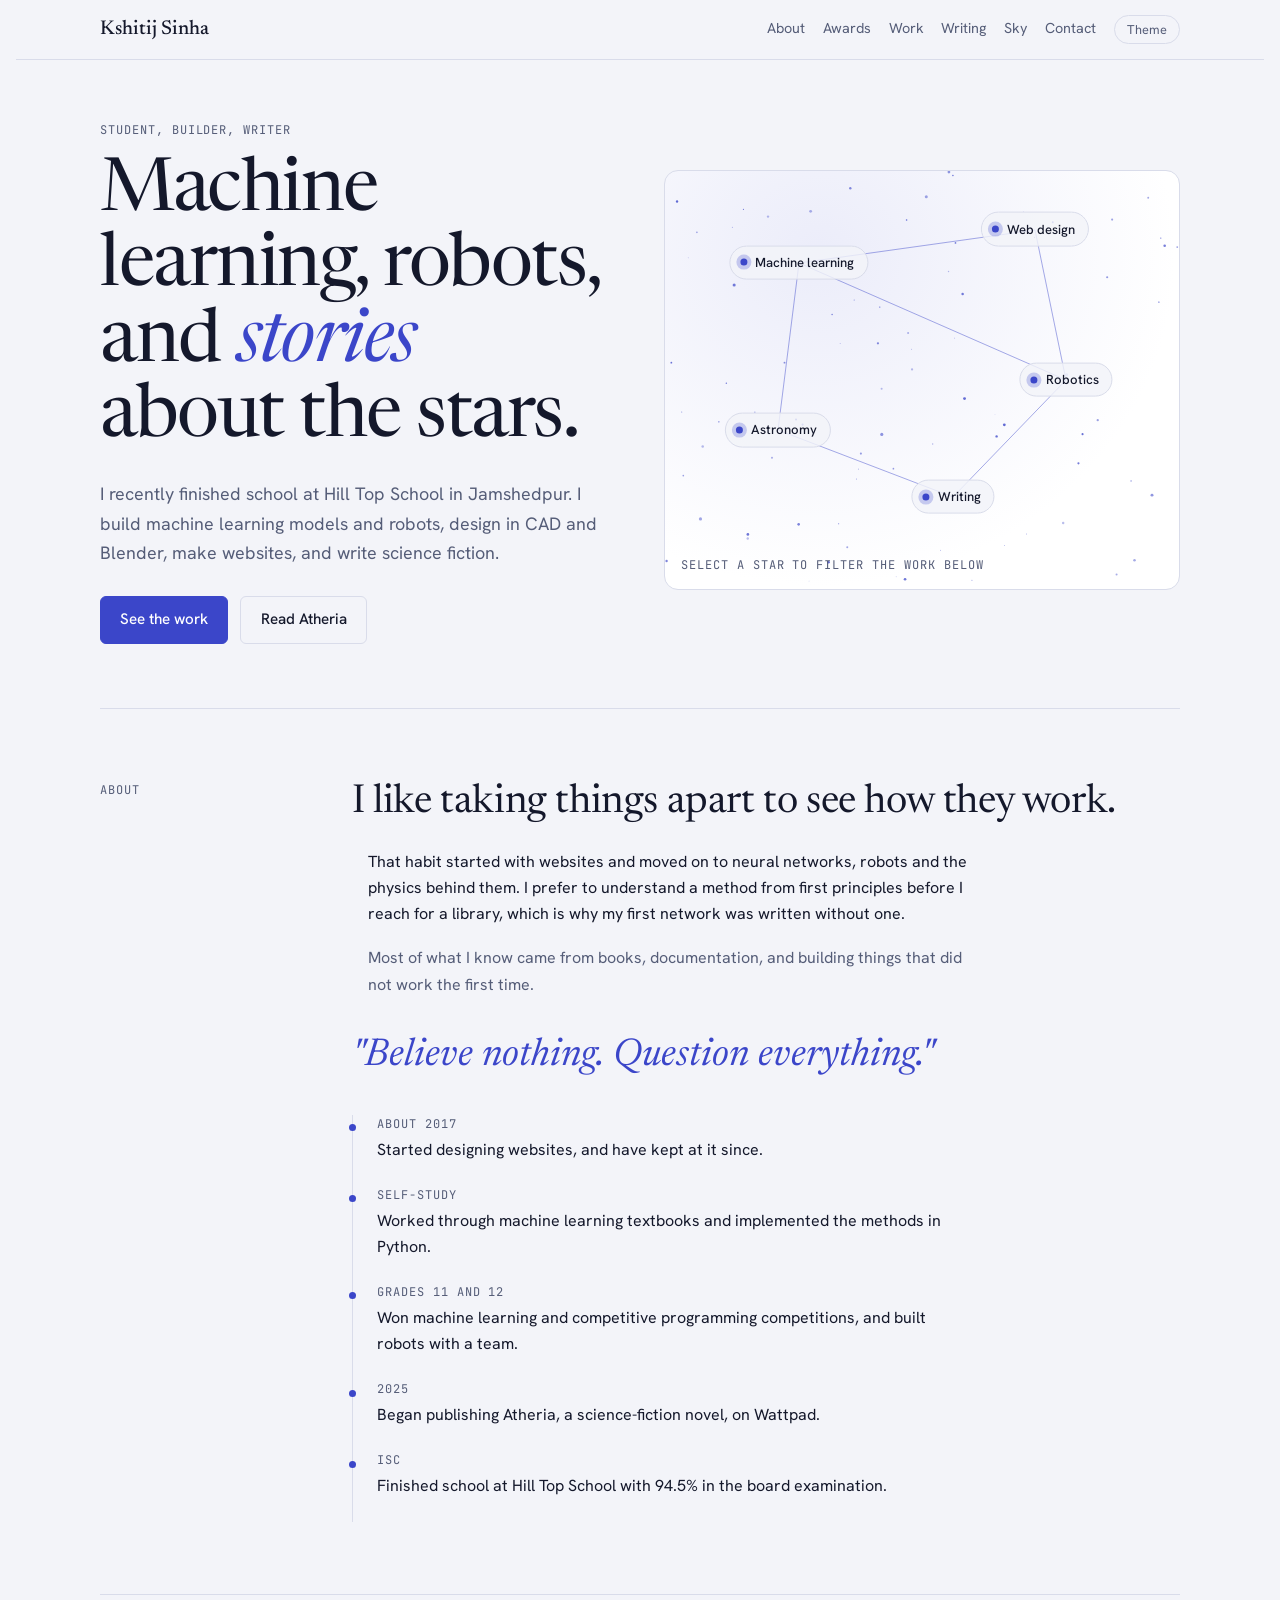
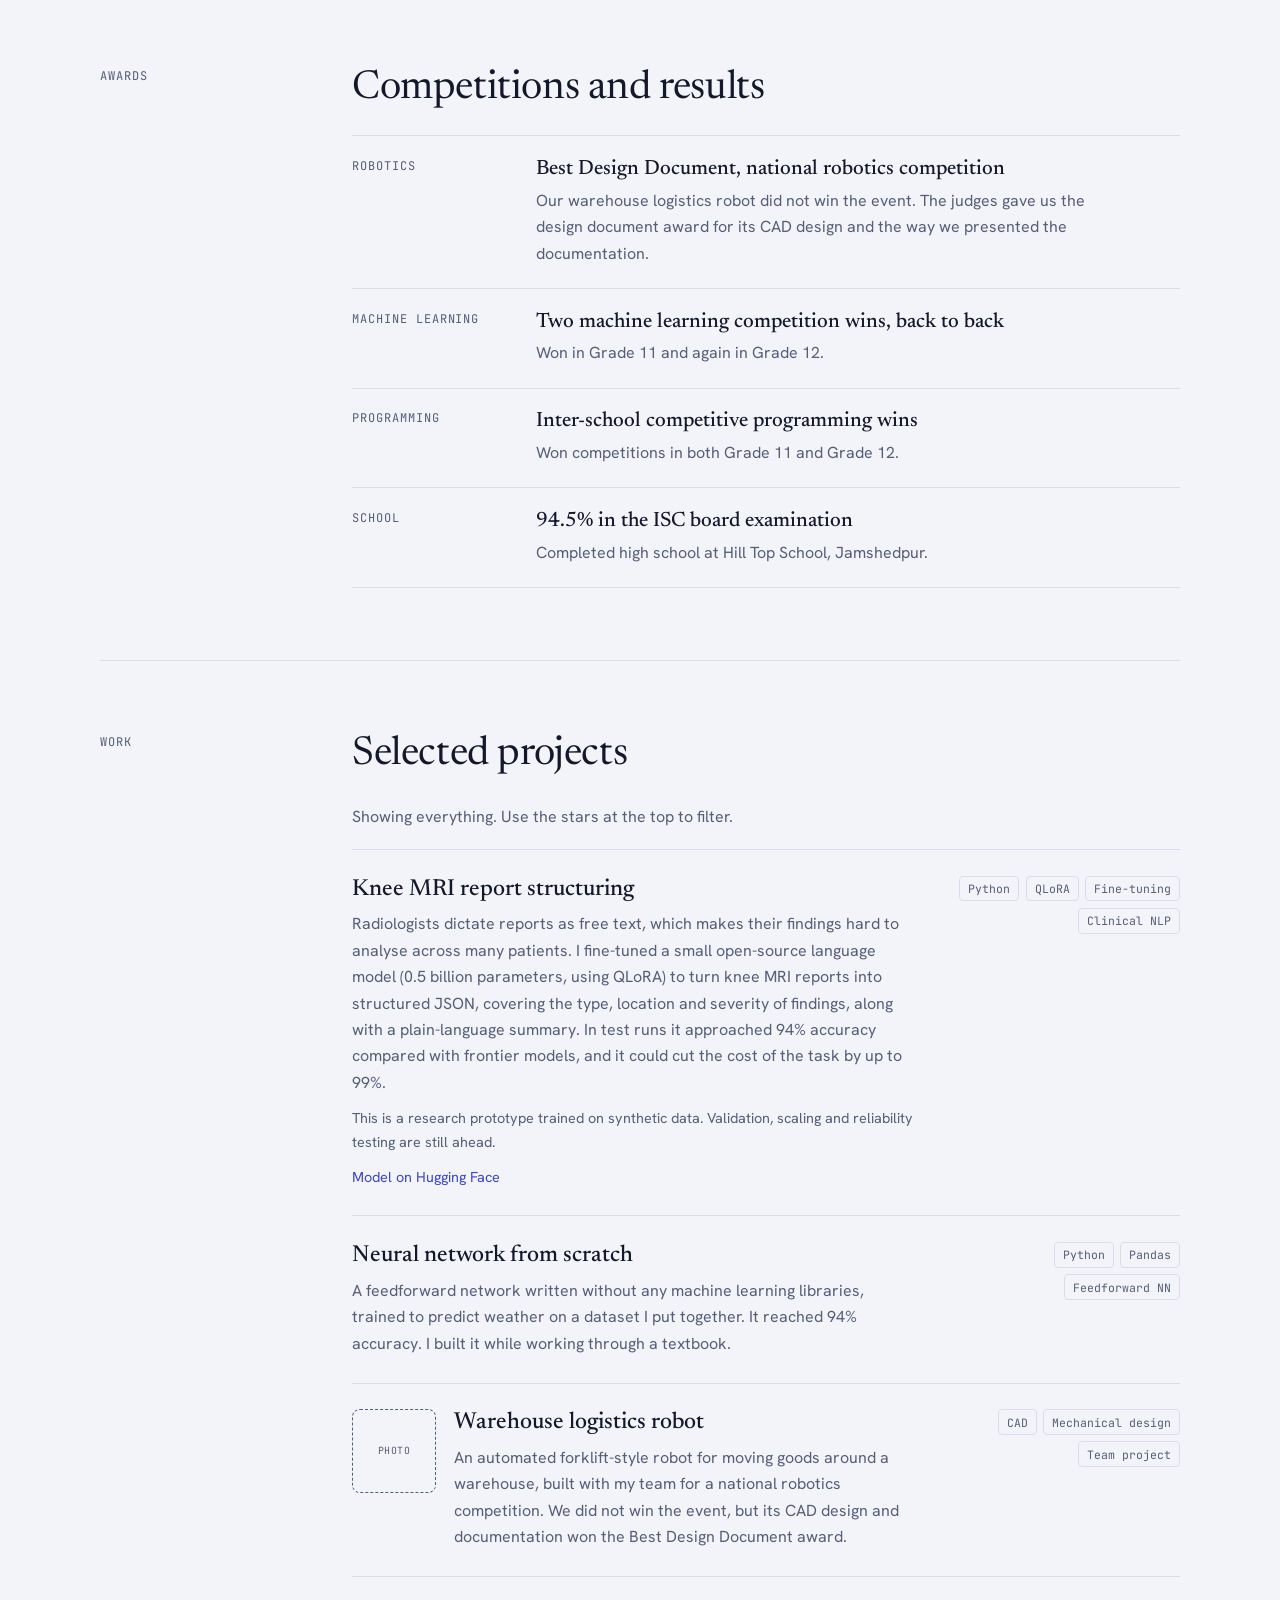
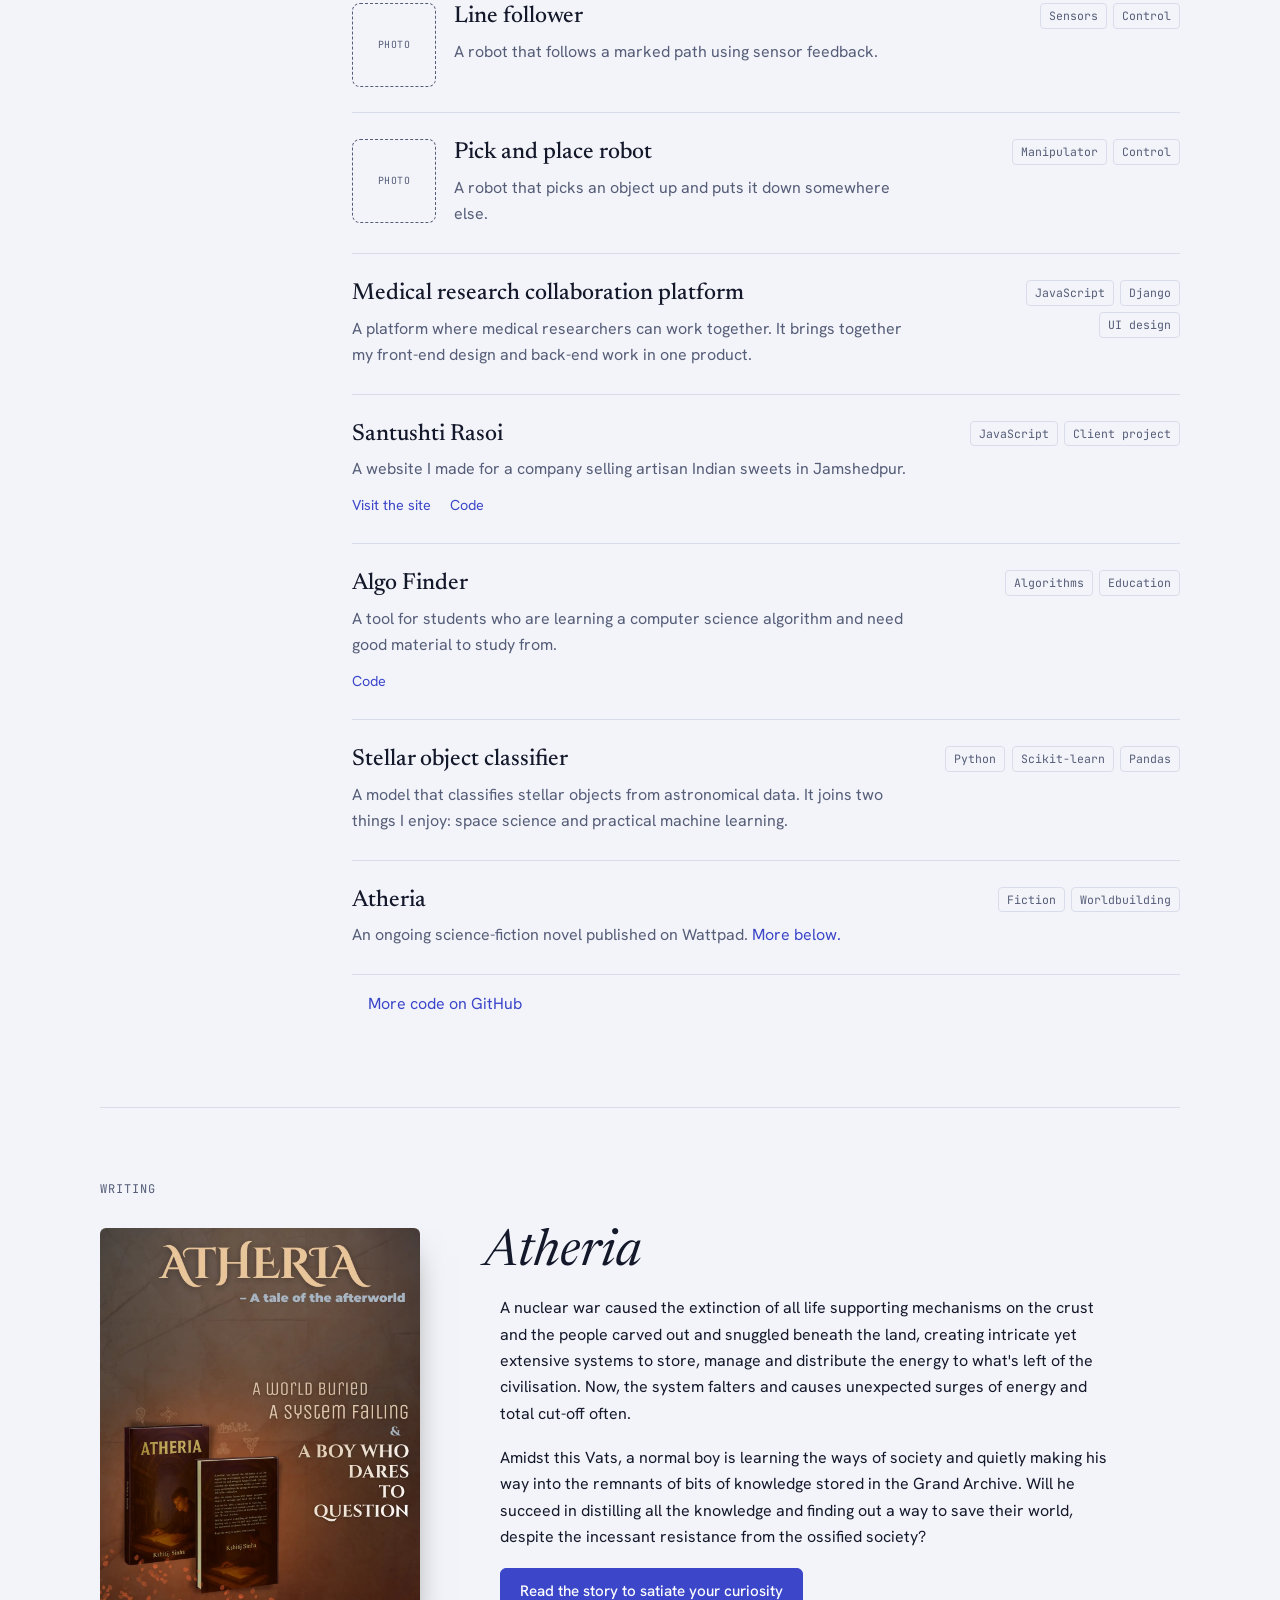
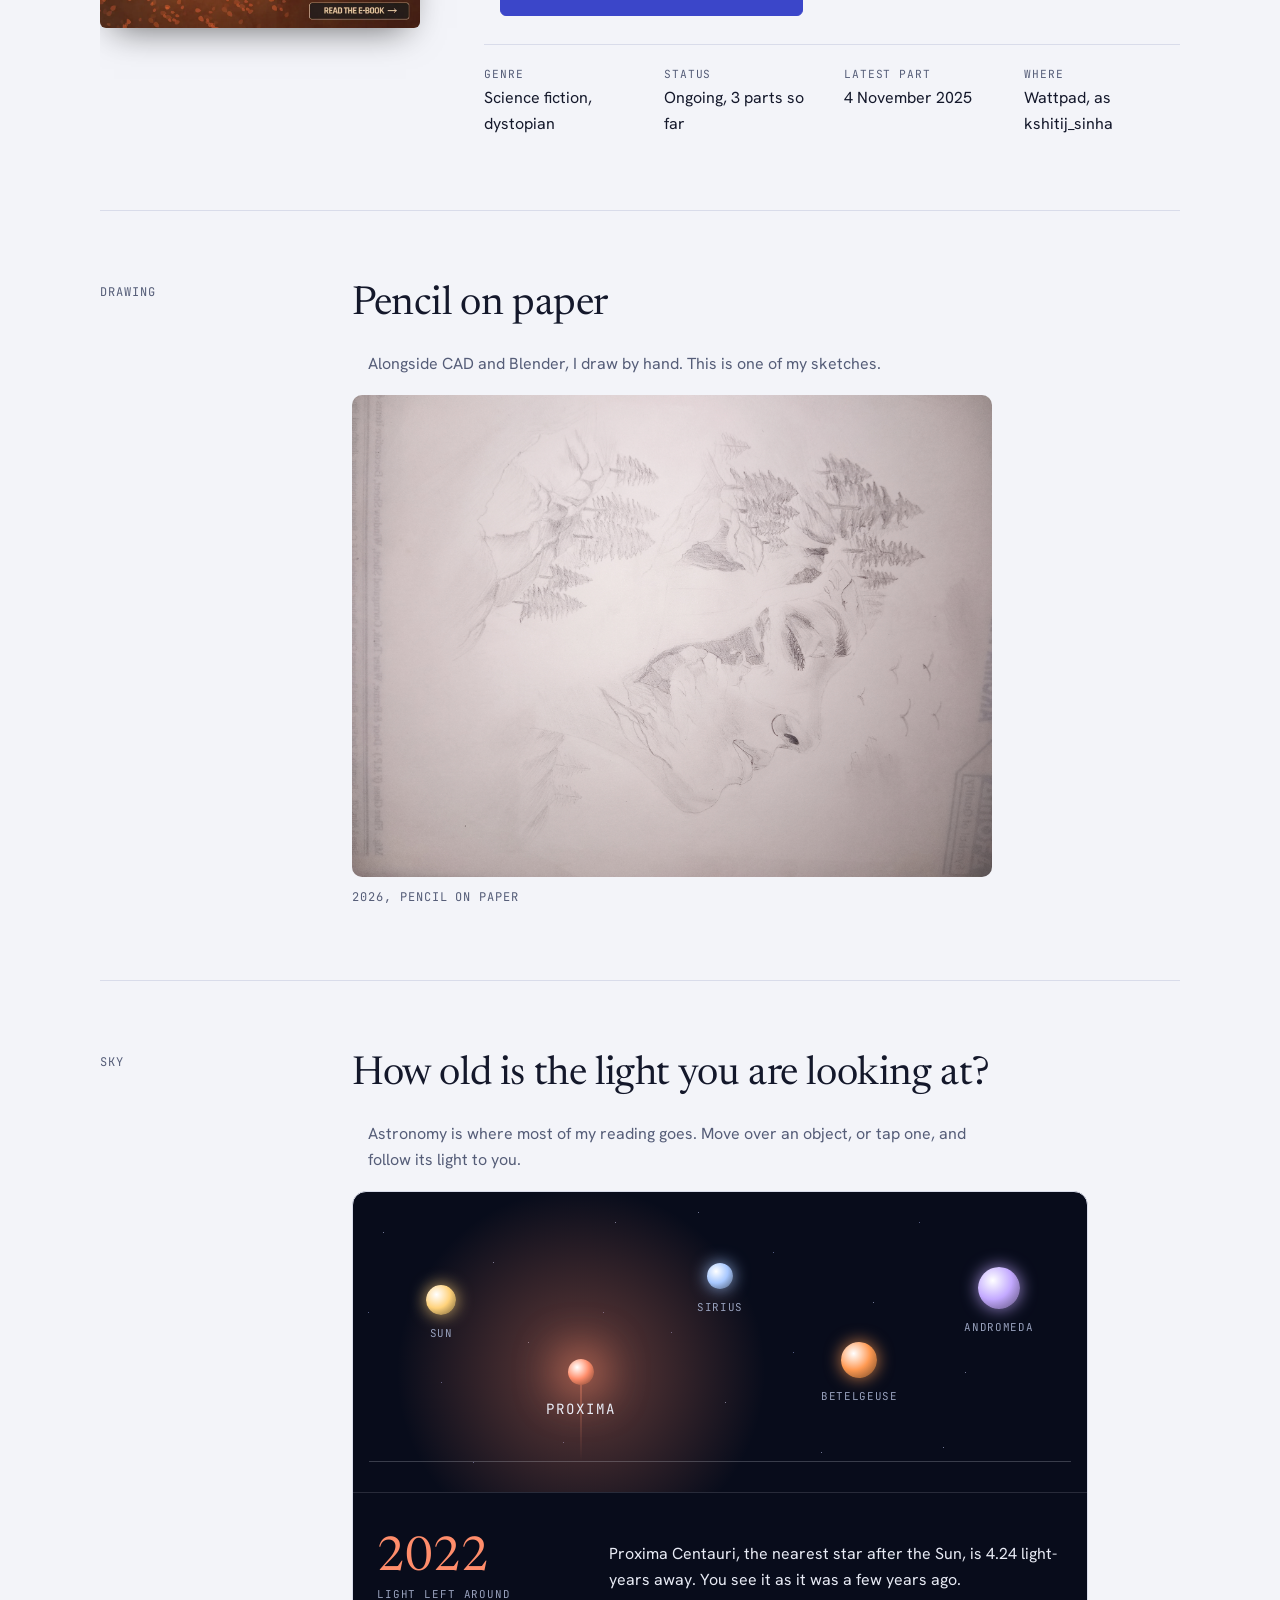
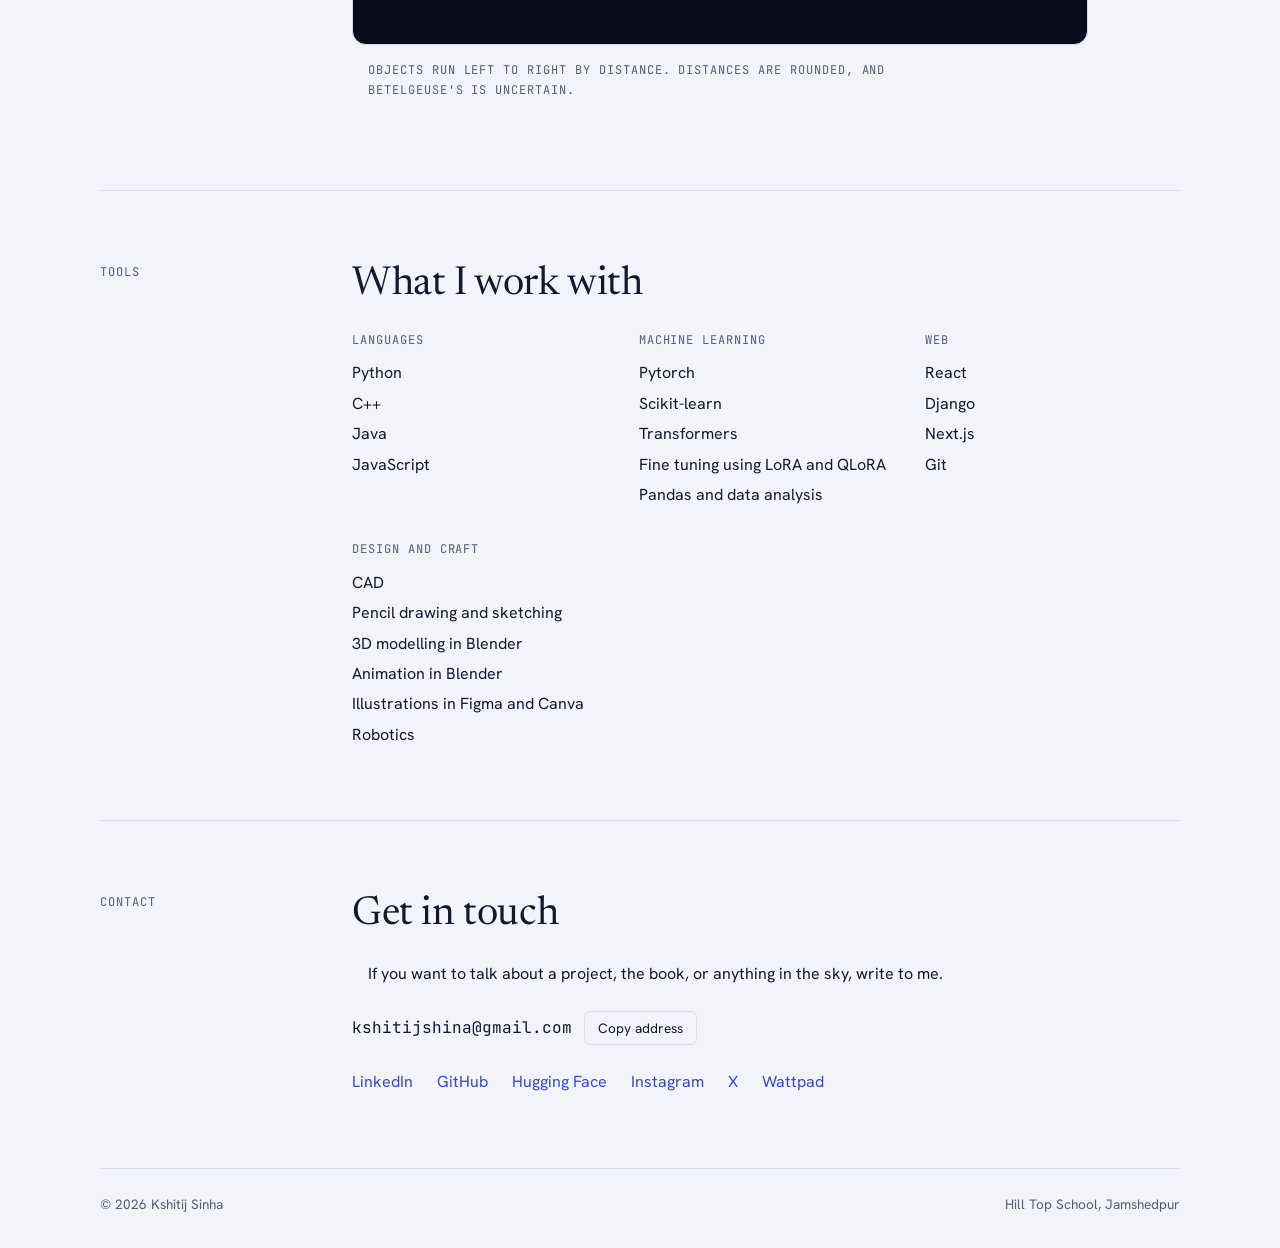
==== commit 793de6f9: "." ====
--- a/index.html
+++ b/index.html
@@ -143,7 +143,7 @@
   .sec-head { display: grid; grid-template-columns: minmax(0, 220px) minmax(0, 1fr); gap: 2rem; }
   h2 { font-family: var(--font-display); font-weight: 400; font-size: clamp(1.8rem, 4vw, 2.5rem); line-height: 1.1; letter-spacing: -0.01em; margin: 0 0 1.5rem; text-wrap: balance; }
   .sec-body { min-width: 0; }
-  .sec-body p { max-width: 38rem; margin: 0 0 1.1rem; }
+  .sec-body p { max-width: 38rem; margin: 1rem 1rem 1.1rem; }
   .muted { color: var(--muted); }
 
   /* About */
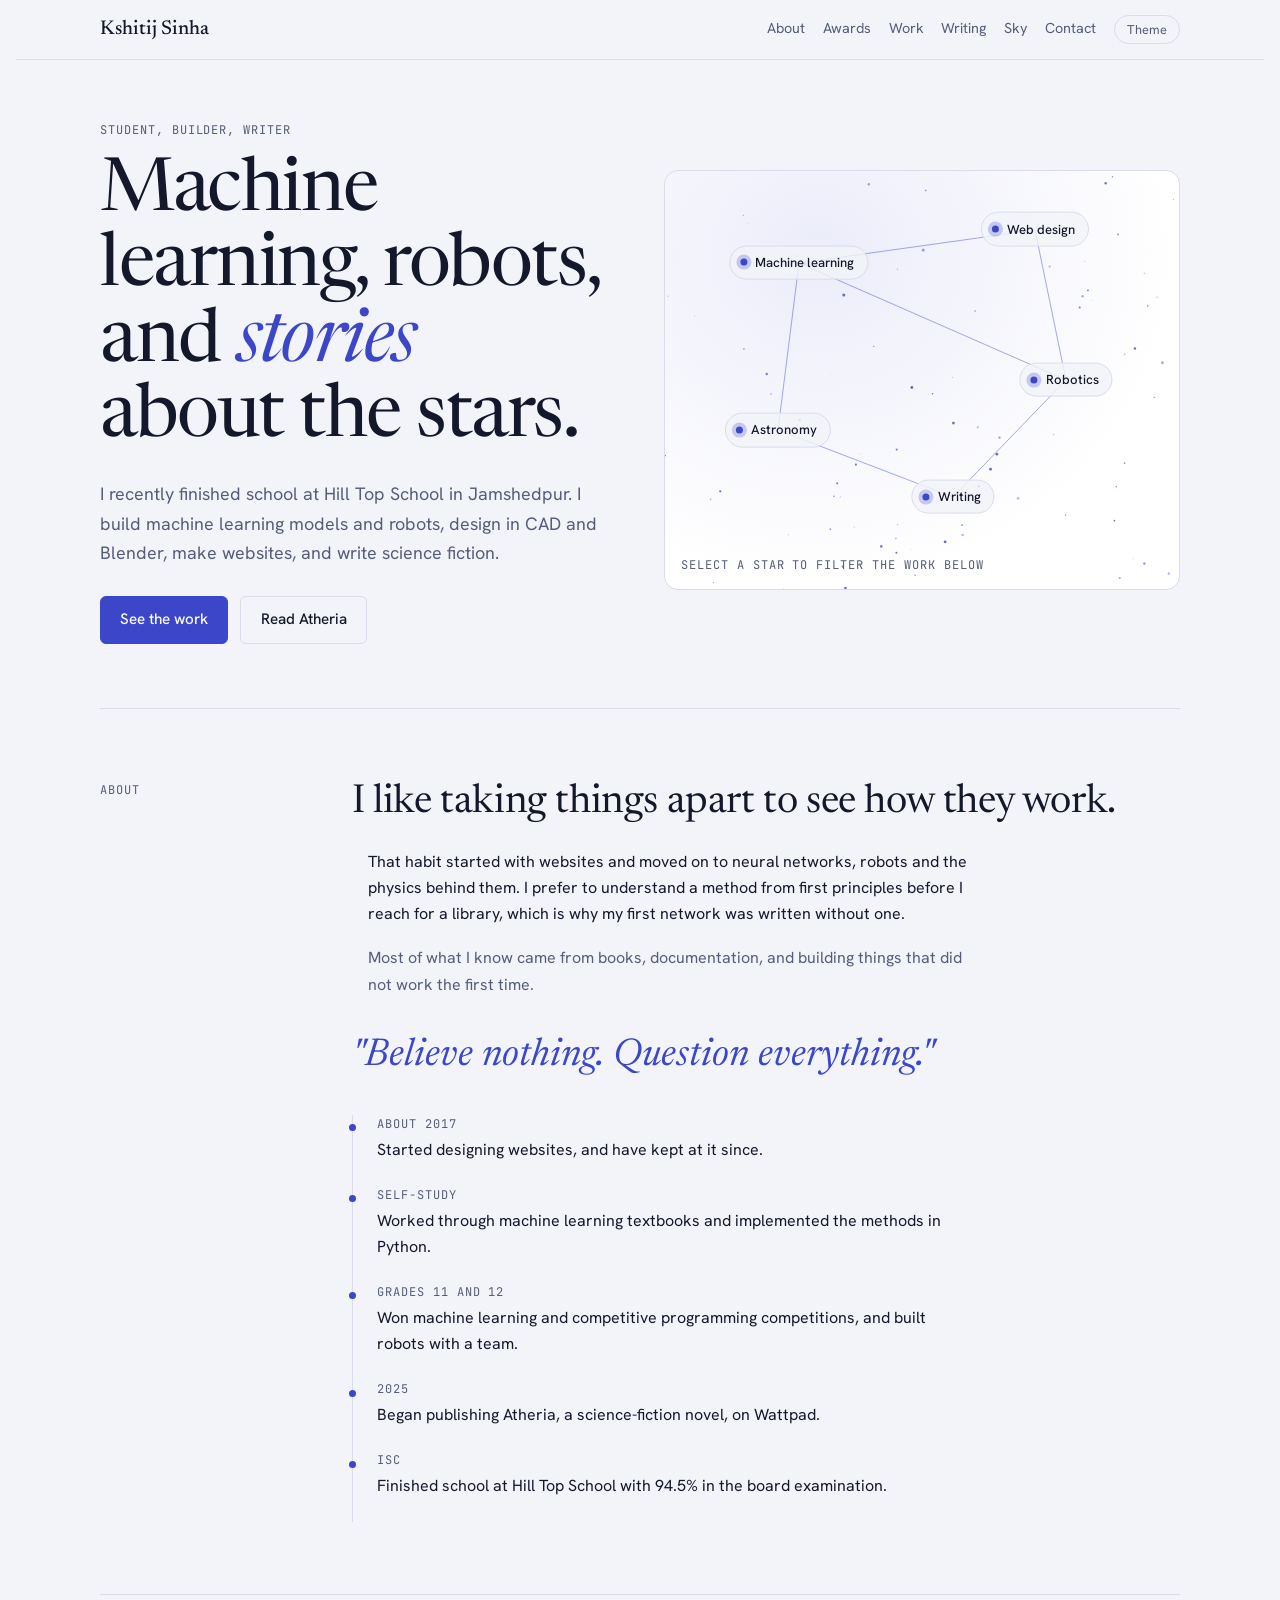
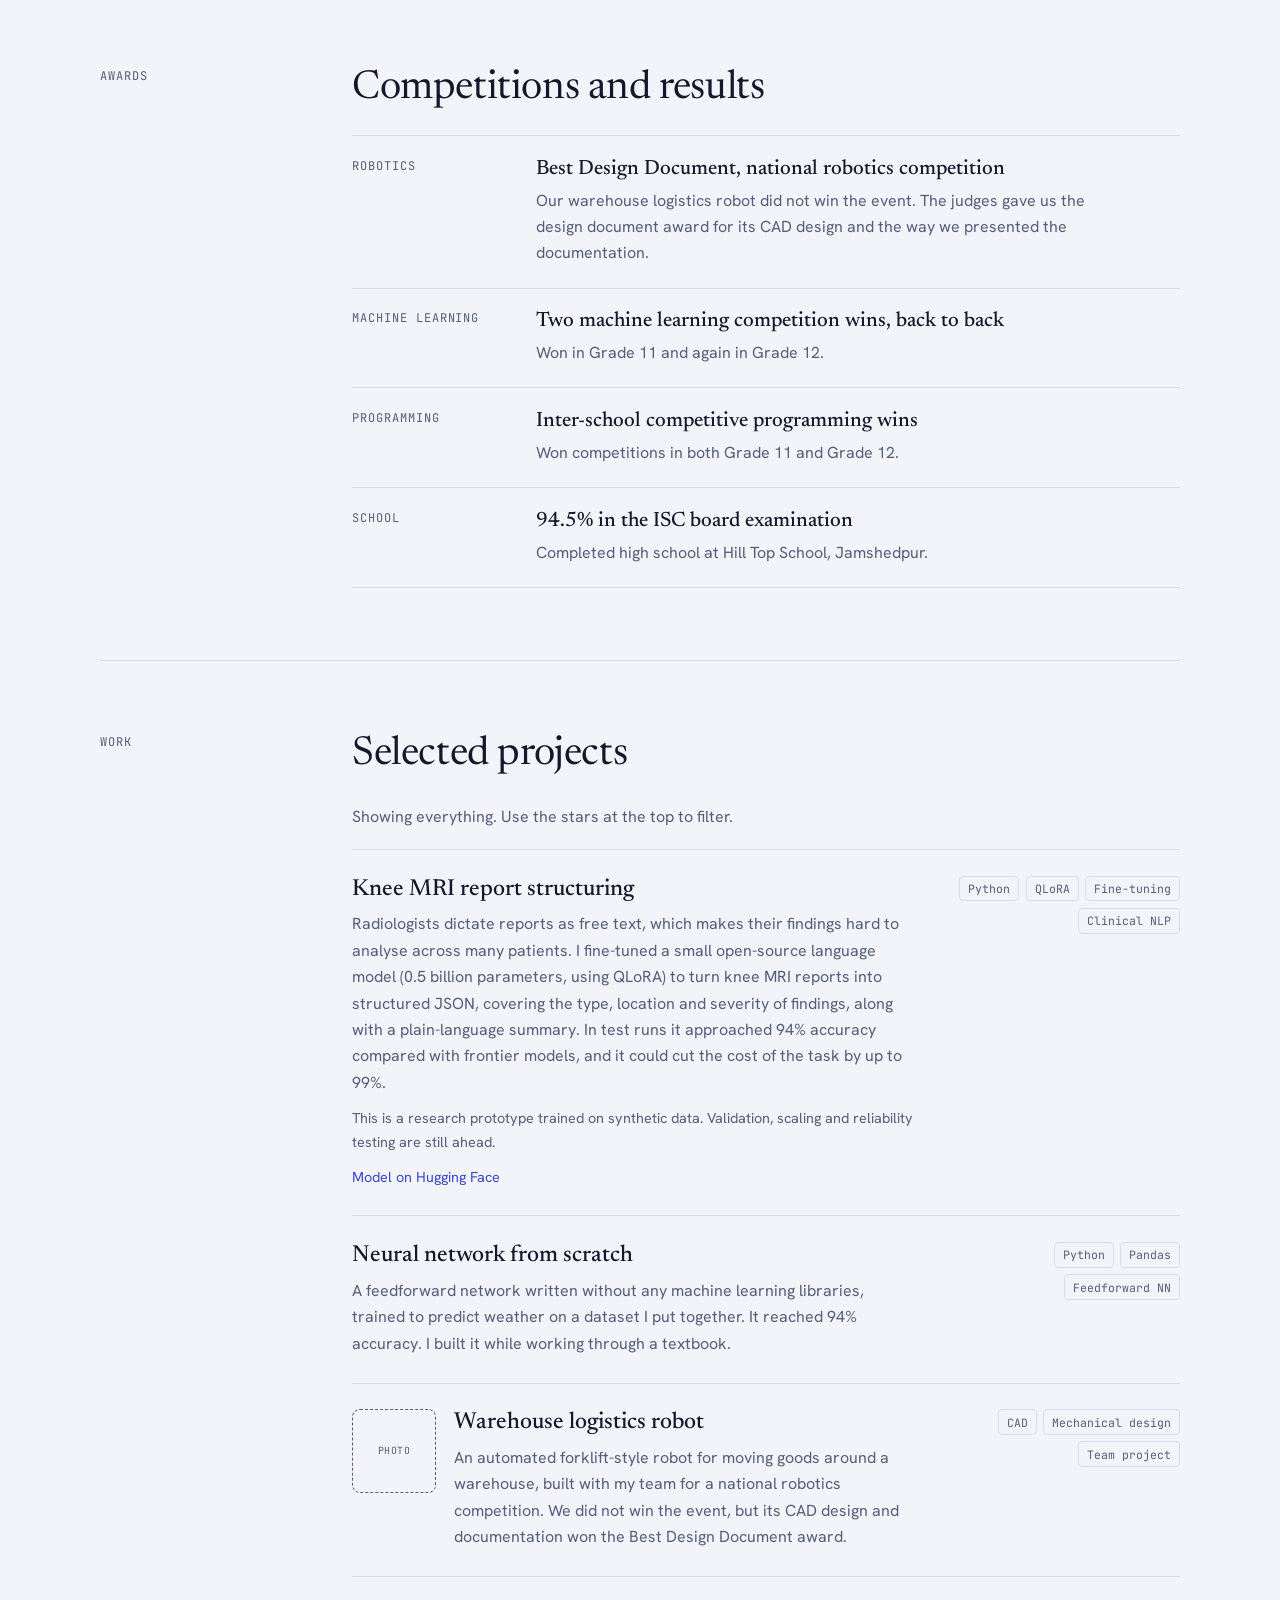
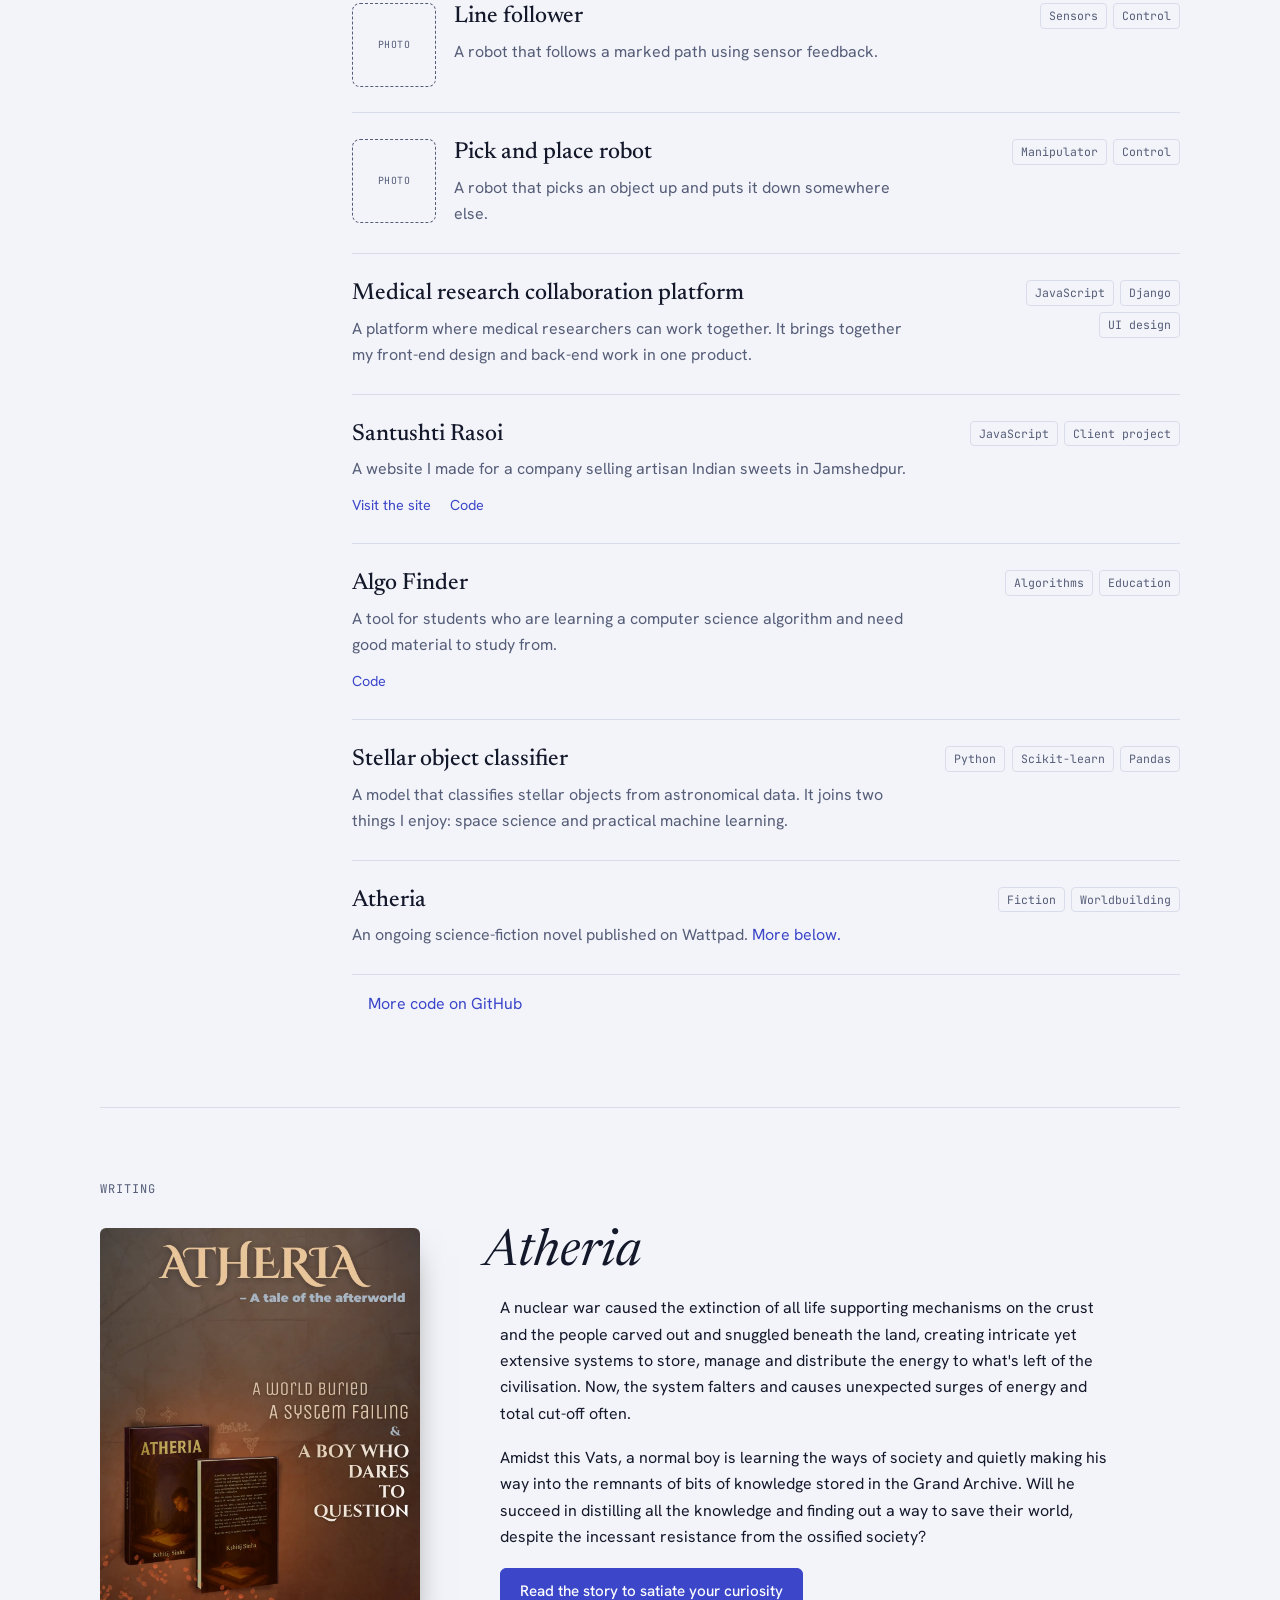
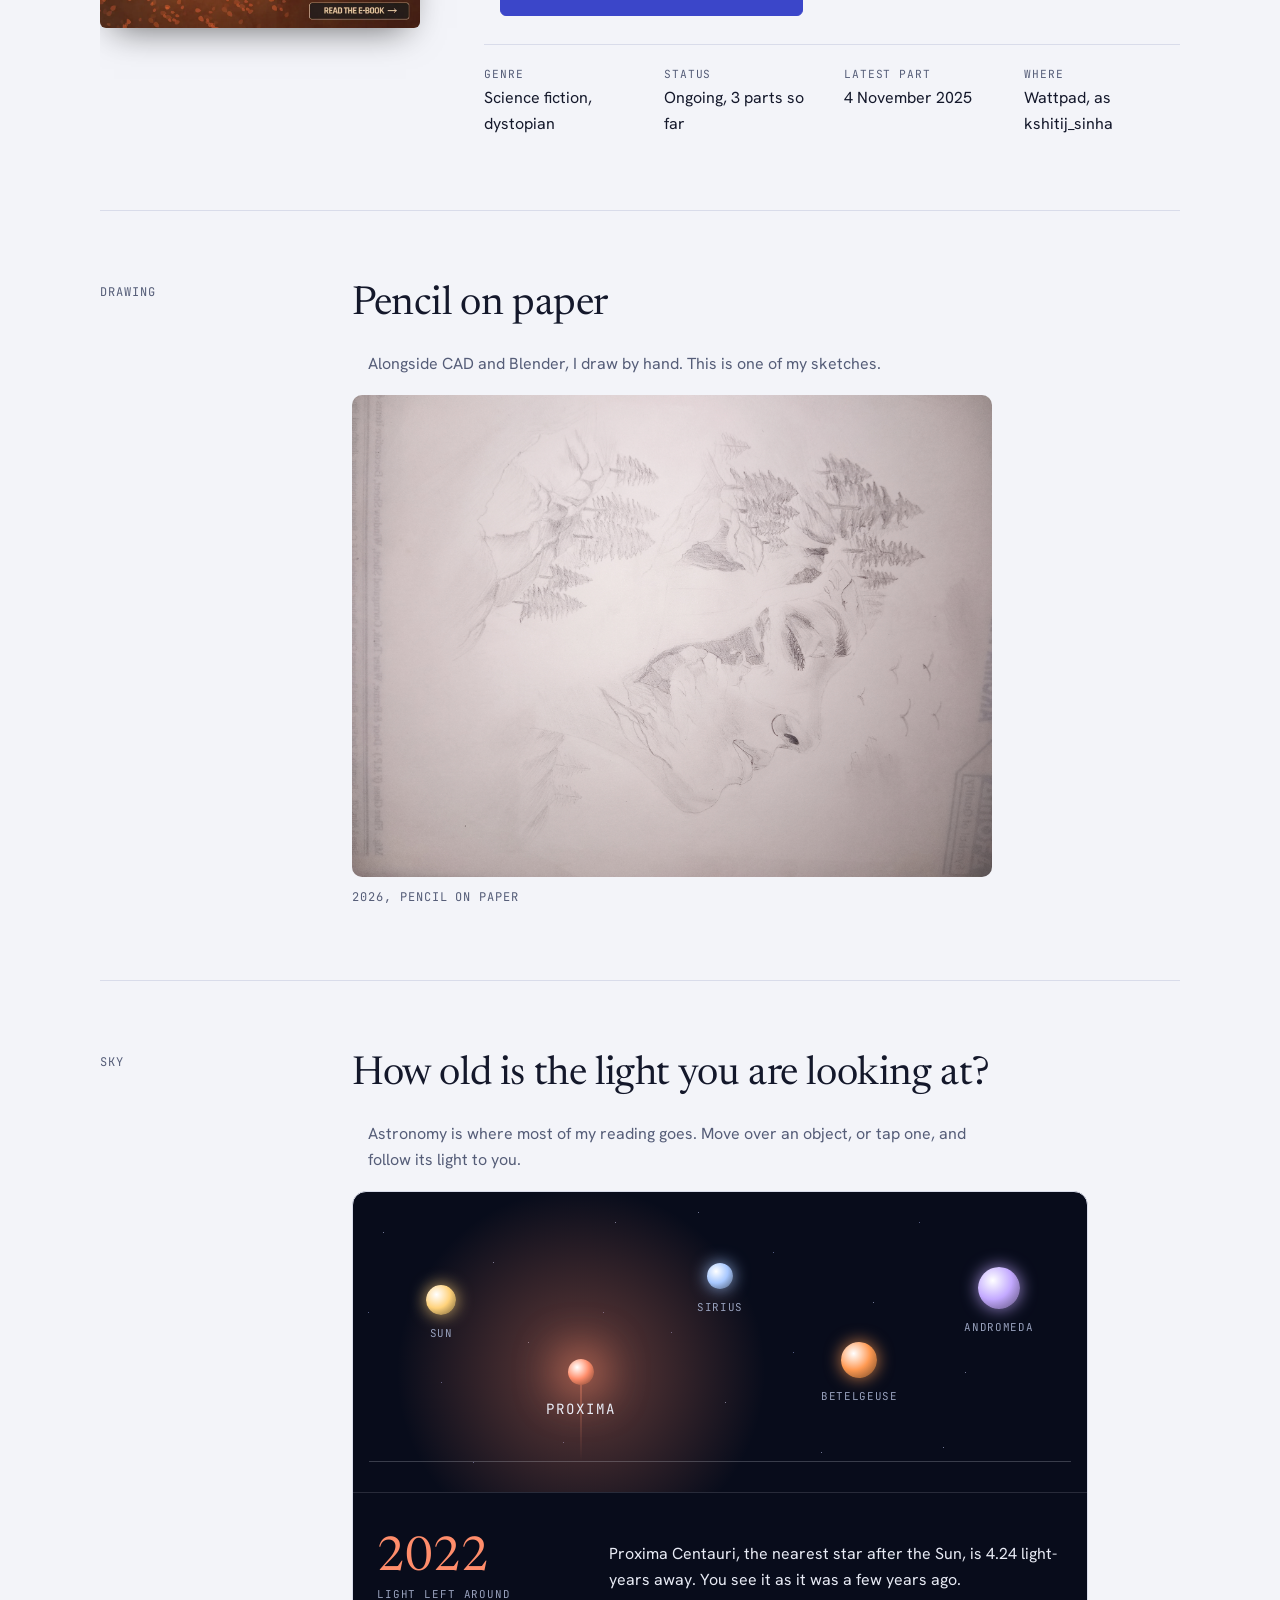
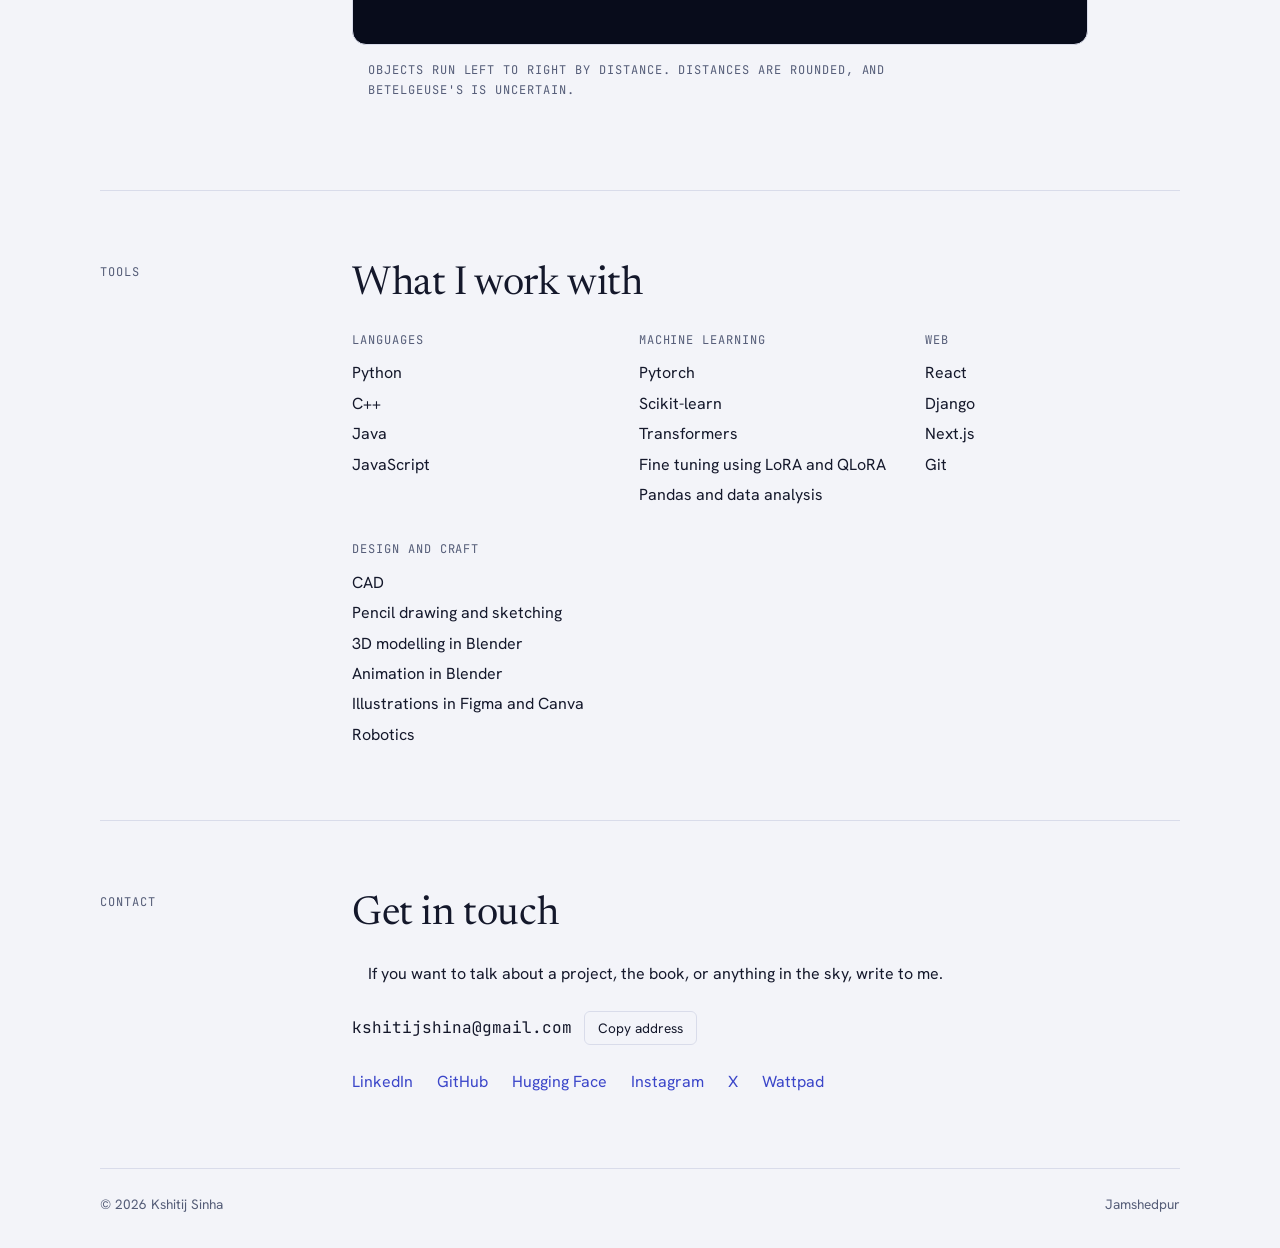
==== commit 68ca3dfd: "." ====
--- a/index.html
+++ b/index.html
@@ -623,7 +623,7 @@
 
     <footer>
       <span>&copy; 2026 Kshitij Sinha</span>
-      <span>Hill Top School, Jamshedpur</span>
+      <span>Jamshedpur</span>
     </footer>
   </main>
 
